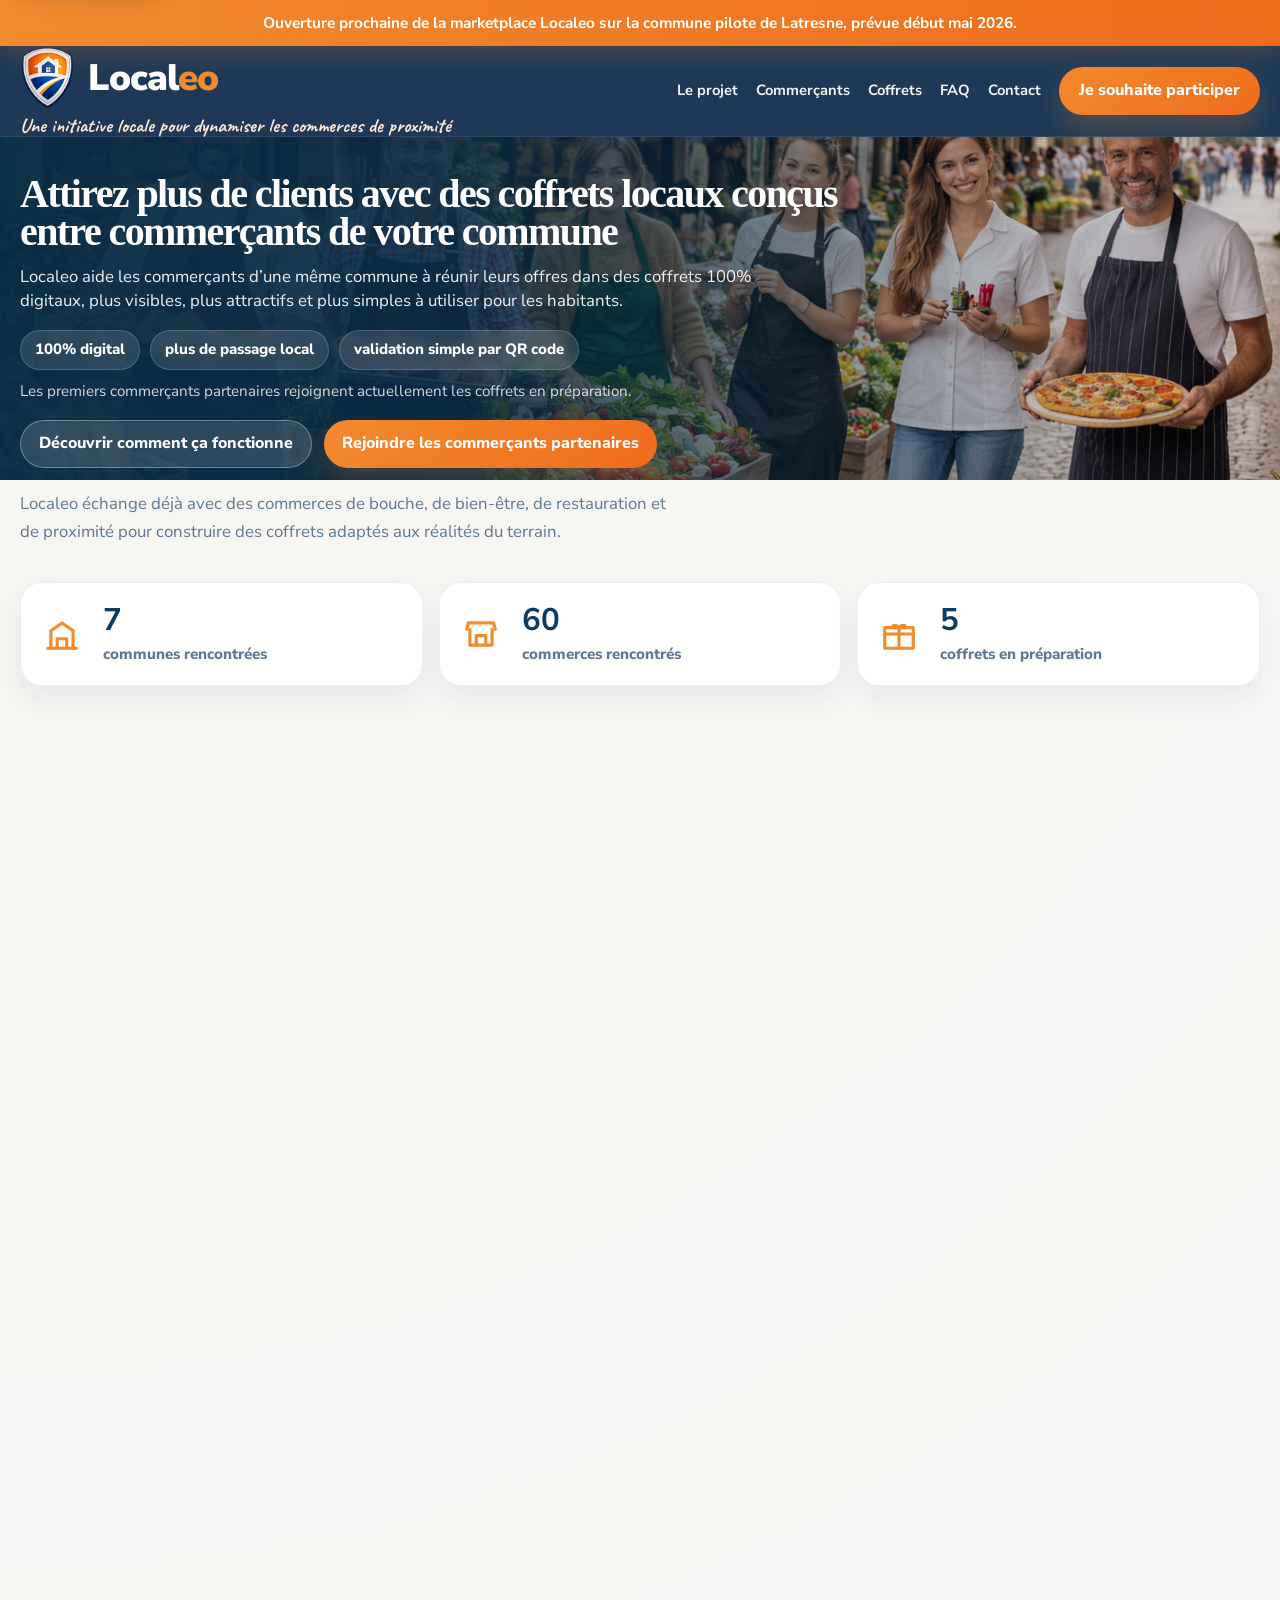
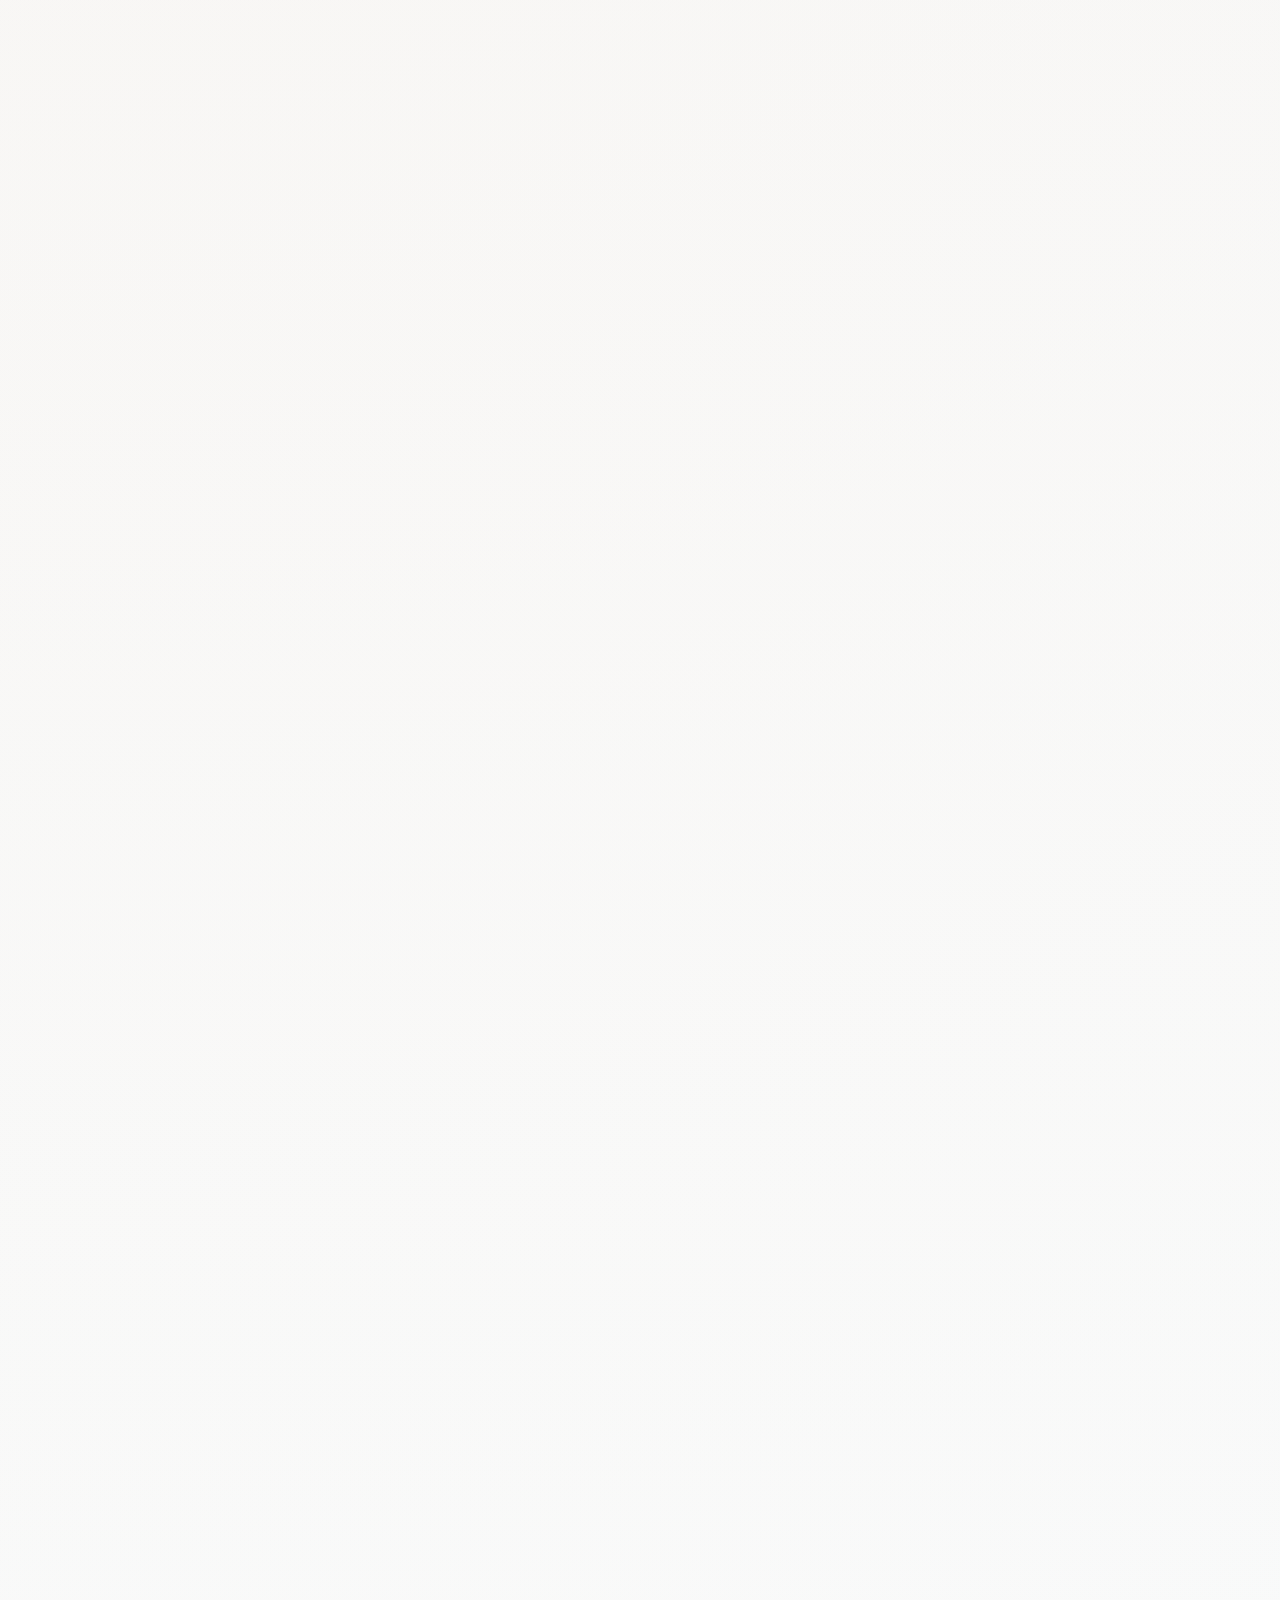
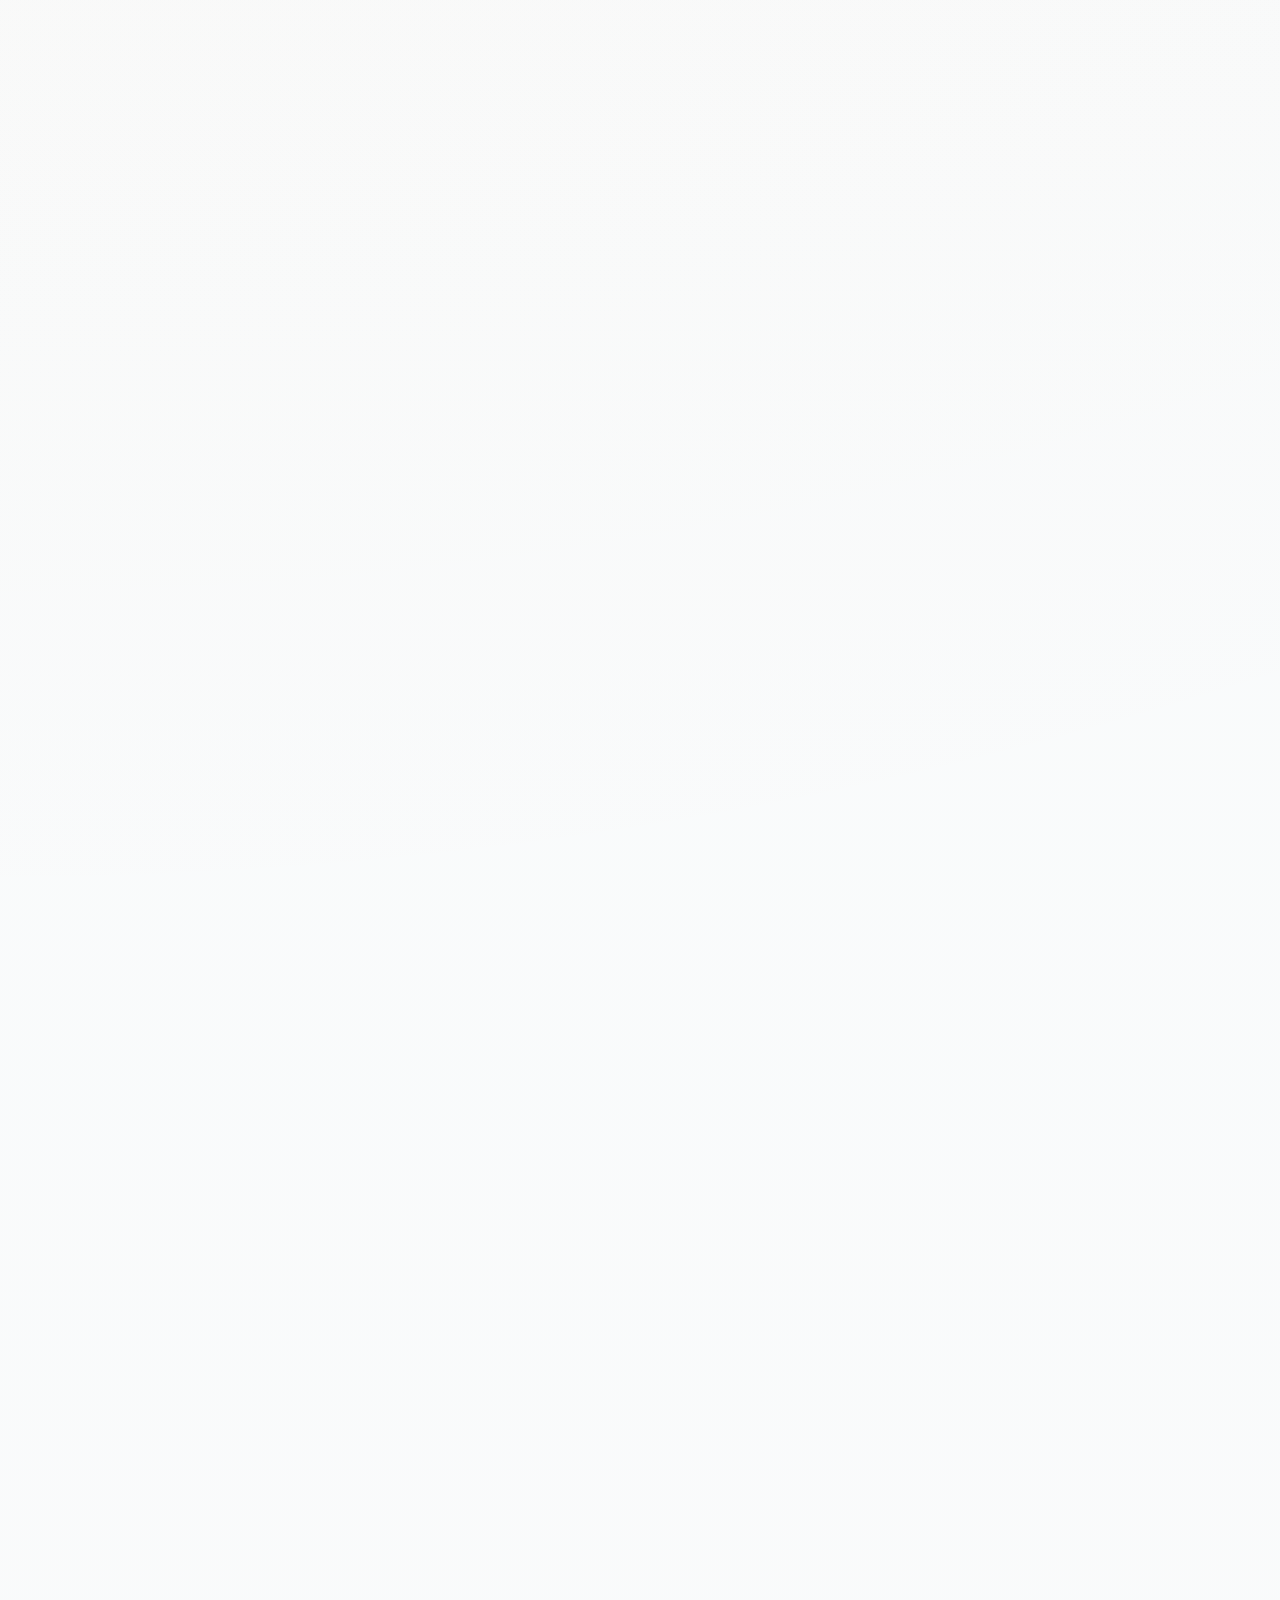
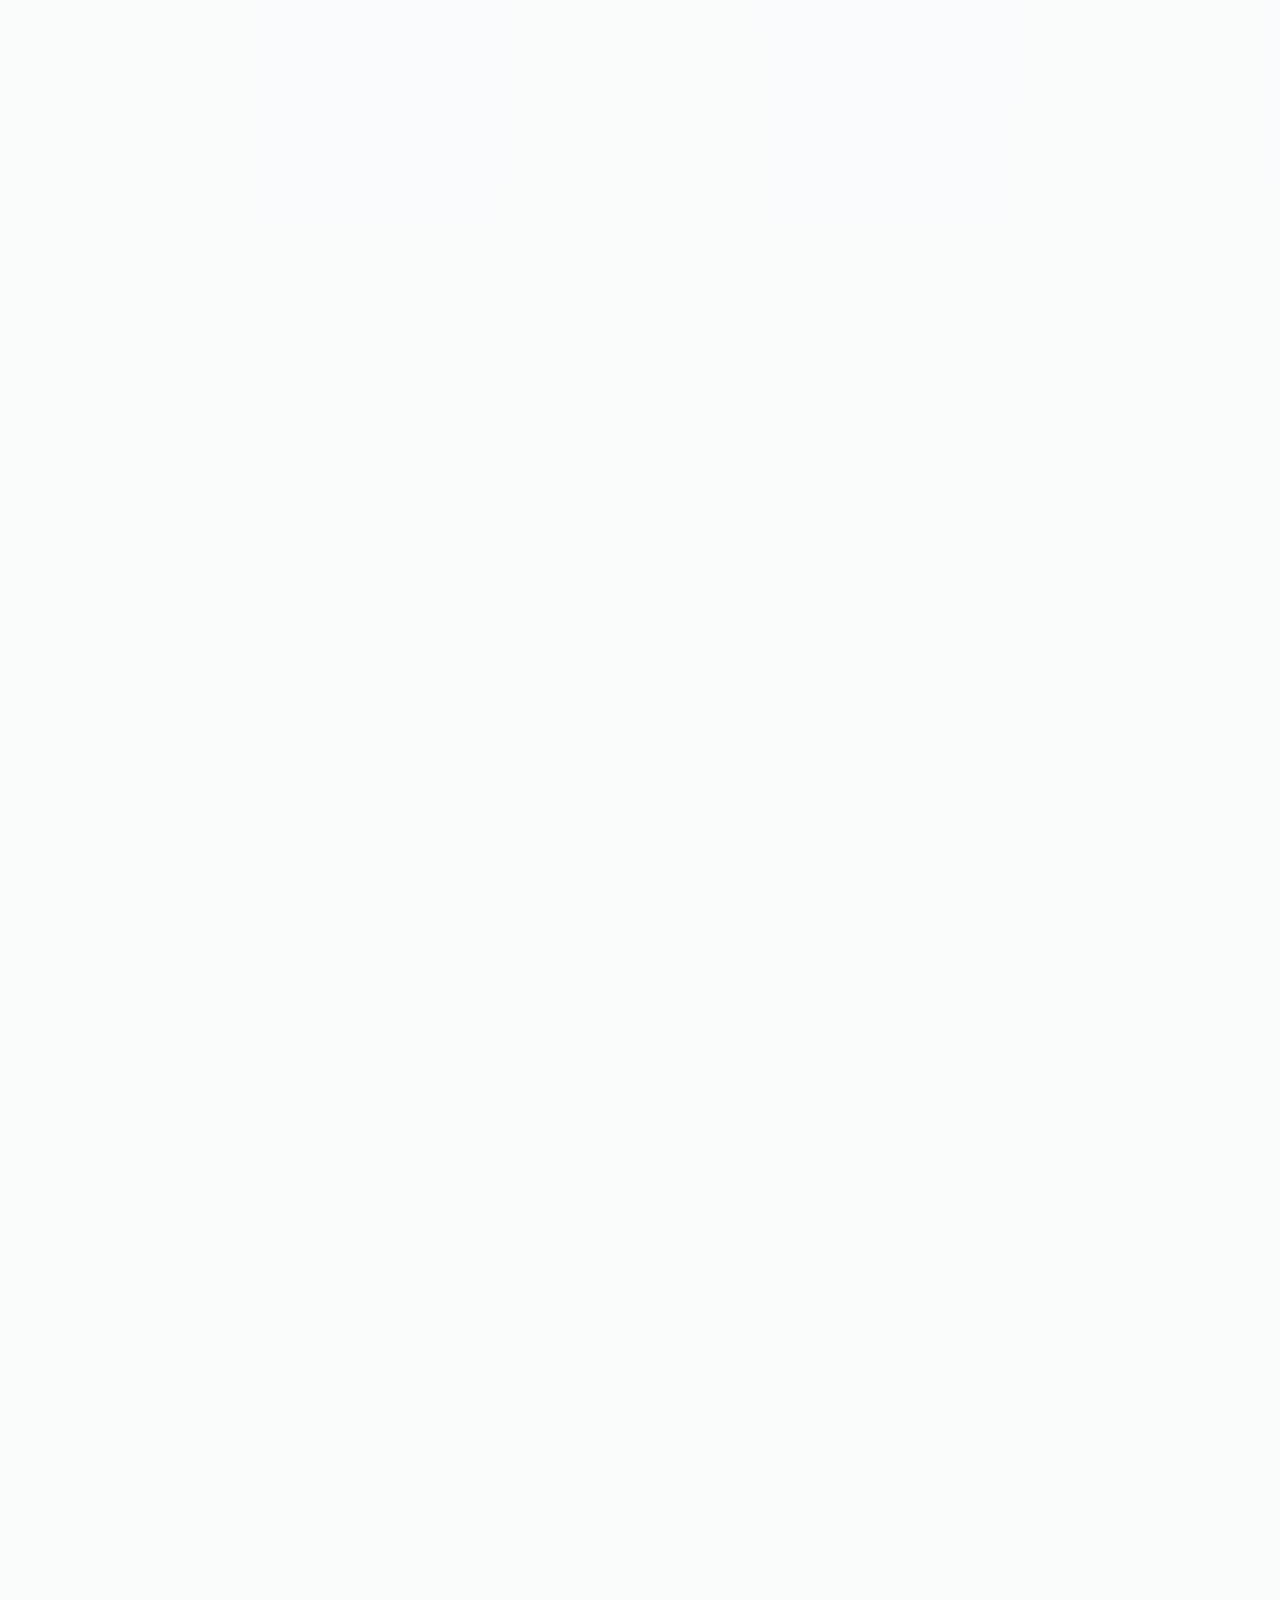
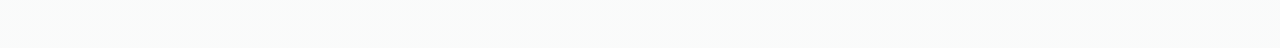
==== index.html @ 1cdb989c "refacto" ====
﻿<!DOCTYPE html>
<html lang="fr">

<head>
  <!-- Google tag (gtag.js) -->
  <script async src="https://www.googletagmanager.com/gtag/js?id=G-S7S7T0P3H5"></script>
  <script>
    window.dataLayer = window.dataLayer || [];
    function gtag(){dataLayer.push(arguments);}
    gtag('js', new Date());
    gtag('config', 'G-S7S7T0P3H5');
  </script>
  <meta charset="UTF-8">
  <meta name="viewport" content="width=device-width, initial-scale=1.0">
  <title>Localeo</title>
  <meta name="description"
    content="Localeo aide les commerçants à attirer plus de clients localement grâce à des coffrets réunissant plusieurs commerces d’une même commune, bientôt disponibles sur une marketplace dédiée.">
  <link rel="preload" as="image" href="img/hero-v27.png" fetchpriority="high">
  <link rel="preconnect" href="https://fonts.googleapis.com">
  <link rel="preconnect" href="https://fonts.gstatic.com" crossorigin>
  <link
    href="https://fonts.googleapis.com/css2?family=Nunito+Sans:wght@400;600;700;800;900&family=Cormorant+Garamond:wght@500;600;700&family=Caveat:wght@600;700&display=swap"
    rel="stylesheet">
  <link rel="stylesheet" href="styles.css">

<link rel="icon" type="image/png" sizes="32x32" href="img/favicon-32.png">
<link rel="icon" type="image/png" sizes="16x16" href="img/favicon-16.png">
<link rel="shortcut icon" href="favicon.ico">

</head>

<body>
  <a class="skip-link" href="#top">Aller au contenu</a>
  <div class="launch-announcement" role="status" aria-label="Annonce d'ouverture">
    <div class="container launch-announcement__inner">
      <strong>Ouverture prochaine de la marketplace Localeo sur la commune pilote de Latresne, prévue début mai 2026.</strong>
    </div>
  </div>
  <header class="site-header">
    <div class="container header-row">
      <div class="brand-wrap">
        <a class="brand brand-lockup" href="#top" aria-label="Localeo">
          <img src="img/logo.png" alt="Symbole Localeo" class="brand-mark" decoding="async" fetchpriority="high">
          <span class="brand-wordmark">Local<span>eo</span></span>
        </a>
        <p class="brand-note">Une initiative locale pour dynamiser les commerces de proximité</p>
      </div>

      <button class="menu-toggle" aria-label="Ouvrir le menu" aria-controls="site-nav" aria-expanded="false">☰</button>

      <nav id="site-nav" class="site-nav">
        <a href="#projet" onclick="gtag('event','click_int_projet');">Le projet</a>
        <a href="#commercants" onclick="gtag('event','click_int_commercants');">Commerçants</a>
        <a href="#packs" onclick="gtag('event','click_int_packs');">Coffrets</a>
        <a href="#faq"onclick="gtag('event','click_int_faq');">FAQ</a>
        <a href="#contact" onclick="gtag('event','click_int_contact');">Contact</a>
      </nav>
      <div class="nav-backdrop" hidden></div>

      <a href="#contact" class="header-cta" onclick="gtag('event','click_int_je_souhaite_participer');">Je souhaite participer</a>
    </div>
  </header>

  <main id="top">

    <section class="hero">
      <div class="hero-visual"></div>
      <div class="hero-fade"></div>
      <div class="container hero-shell">
        <div class="hero-panel">
          <h1>Attirez plus de clients avec des coffrets locaux conçus entre commerçants de votre commune</h1>
          <p class="hero-text hero-text-authentic">
            Localeo aide les commerçants d’une même commune à réunir leurs offres dans des coffrets 100% digitaux, plus visibles, plus attractifs et plus simples à utiliser pour les habitants.</p>
          <div class="hero-highlights" aria-label="Points clés Localeo">
            <span>100% digital</span>
            <span>plus de passage local</span>
            <span>validation simple par QR code</span>
          </div>
          <p class="hero-proof">Les premiers commerçants partenaires rejoignent actuellement les coffrets en préparation.</p>
          <div class="hero-actions">
            <a href="#projet" class="btn btn-secondary" onclick="gtag('event','click_int_decouvrir_fonctionnement');">Découvrir comment ça fonctionne</a>
            <a href="#contact" class="btn btn-primary" onclick="gtag('event','click_int_rejoindre_commercants_partenaires');">Rejoindre les commerçants partenaires</a>
          </div>
        </div>
      </div>
    </section>

    <section class="project-copy">
      <div class="container">
        <div class="project-copy-inner section-heading">
          <p class="project-copy-text">
            Localeo échange déjà avec des commerces de bouche, de bien-être, de restauration et de proximité pour construire des coffrets adaptés aux réalités du terrain.
          </p>
        </div>
      </div>
    </section>

    <section class="stats-strip">
      <div class="container stats-grid">
        <article class="stat-box stat-inline">
          <div class="indicator svg-indicator" aria-hidden="true">
            <svg class="icon-localeo" viewBox="0 0 24 24" aria-hidden="true">
              <path d="M3 21h18"></path>
              <path d="M5 21V10l7-5 7 5v11"></path>
              <path d="M9 21v-6h6v6"></path>
            </svg>
          </div>
          <div class="stat-copy">
            <strong data-target="7">0</strong>
            <span>communes rencontrées</span>
          </div>
        </article>

        <article class="stat-box stat-inline">
          <div class="indicator svg-indicator" aria-hidden="true">
            <svg class="icon-localeo" viewBox="0 0 24 24" aria-hidden="true">
              <path d="M3 9l1-4h16l1 4"></path>
              <path d="M5 9v10h14V9"></path>
              <path d="M9 19v-6h6v6"></path>
            </svg>
          </div>
          <div class="stat-copy">
            <strong data-target="60">0</strong>
            <span>commerces rencontrés</span>
          </div>
        </article>

        <article class="stat-box stat-inline">
          <div class="indicator svg-indicator" aria-hidden="true">
            <svg class="icon-localeo" viewBox="0 0 24 24" aria-hidden="true">
              <rect x="3" y="8" width="18" height="13"></rect>
              <path d="M12 8v13"></path>
              <path d="M3 12h18"></path>
              <path d="M12 8c-1.5-2-4-2-4 0h4z"></path>
              <path d="M12 8c1.5-2 4-2 4 0h-4z"></path>
            </svg>
          </div>
          <div class="stat-copy">
            <strong data-target="5">0</strong>
            <span>coffrets en préparation</span>
          </div>
        </article>
      </div>
    </section>

    <section class="testimonials-section">
      <div class="container">
        <div class="section-heading section-heading--testimonials">
          <h2>Ce que nous entendons sur le terrain</h2>
          <p class="packs-intro">
            Ces échanges valident un besoin simple : proposer une offre locale plus forte à plusieurs, sans complexifier le quotidien du commerce.
          </p>
        </div>
        <div class="testimonials-grid">
          <article class="testimonial-card">
            <p class="testimonial-quote">“C’est une super idée. Le fait de créer un coffret avec d’autres commerçants peut vraiment donner envie aux clients de découvrir plusieurs boutiques.”</p>
            <p class="testimonial-source">Fleuriste</p>
          </article>
          <article class="testimonial-card">
            <p class="testimonial-quote">“C’est une bonne idée. Si le coffret incite les gens à pousser la porte de notre commerce, c’est forcément intéressant.”</p>
            <p class="testimonial-source">Boucherie</p>
          </article>
          <article class="testimonial-card">
            <p class="testimonial-quote">“Ah oui, le coffret peut vraiment aider à faire découvrir nos spécialités et notre savoir-faire à de nouveaux clients.”</p>
            <p class="testimonial-source">Fromager</p>
          </article>
        </div>
      </div>
    </section>



    <section class="packs-section" id="packs">
      <div class="container">
        <div class="section-heading section-heading--packs">
          <h2>Des coffrets locaux pensés pour générer plus de visibilité et de passage</h2>
          <p class="packs-intro">
            Chaque coffret réunit plusieurs commerces complémentaires dans une offre plus lisible, plus attractive et plus simple à relayer localement.
          </p>
        </div>

        <div class="digital-explainer" aria-label="Fonctionnement digital des coffrets">
          <div class="digital-explainer__badge">À retenir</div>
          <div class="digital-explainer__content">
            <h3>Des coffrets 100% digitaux, simples pour le client comme pour le commerçant</h3>
            <p>Localeo permet à plusieurs commerçants d’une même commune de réunir leurs offres dans un coffret commun, plus visible et plus engageant qu’une offre isolée.</p>
            <p>Le fonctionnement est simple : achat en ligne, <strong>QR code unique</strong> sur téléphone, puis validation rapide chez les commerçants participants.</p>
            <p>Les coffrets présentés ici illustrent le format Localeo. Ils sont ensuite adaptés à la réalité commerciale de chaque commune.</p>
          </div>
        </div>

        <div class="key-message key-message--packs" aria-label="Bénéfice commerçant des coffrets Localeo">
          <p class="key-message__eyebrow">Pourquoi ça fonctionne</p>
          <p class="key-message__text">Les coffrets donnent plus de force commerciale à plusieurs offres locales en les réunissant dans une proposition claire, concrète et facile à diffuser.</p>
        </div>

        <div class="packs-grid">
          <article class="pack-card">
            <div class="pack-card__media"><img src="img/packs/pack-bien-etre.webp" alt="Illustration du Coffret Bien-être" loading="lazy" decoding="async"></div>
            <div class="pack-card__body">
              <div class="pack-badge">BIEN-ÊTRE</div>
              <h3>Coffret Bien-être</h3>
              <p class="pack-types">Coiffeur • Esthétique • Massage • Fitness • Coaching • Photographe</p>
              <p class="pack-card__lead">Une offre commune pour valoriser plusieurs professionnels du bien-être dans une même dynamique locale.</p>
              <p class="pack-purpose">Idéal pour attirer un public qualifié et mettre en avant des savoir-faire complémentaires.</p>
            </div>
          </article>

          <article class="pack-card">
            <div class="pack-card__media"><img src="img/packs/pack-gourmand.webp" alt="Illustration du Coffret Gourmand" loading="lazy" decoding="async"></div>
            <div class="pack-card__body">
              <div class="pack-badge">GOURMAND</div>
              <h3>Coffret Gourmand</h3>
              <p class="pack-types">Caviste • Fromager • Boucherie • Primeur • Salons de thé • Torréfacteur • Artisan gourmand</p>
              <p class="pack-card__lead">Une offre gourmande conçue pour créer un parcours d’achat local entre plusieurs commerces partenaires.</p>
              <p class="pack-purpose">Pensé pour stimuler le passage, l’achat local et la découverte de plusieurs adresses.</p>
            </div>
          </article>

          <article class="pack-card">
            <div class="pack-card__media"><img src="img/packs/pack-saveurs-locales.webp" alt="Illustration du Coffret Saveurs Locales" loading="lazy" decoding="async"></div>
            <div class="pack-card__body">
              <div class="pack-badge">SAVEURS LOCALES</div>
              <h3>Coffret Saveurs Locales</h3>
              <p class="pack-types">Restaurant • Pizzeria • Sushi • Bistrot • Bar</p>
              <p class="pack-card__lead">Une offre commune pour mettre en avant plusieurs adresses de restauration et de convivialité.</p>
              <p class="pack-purpose">Utile pour accroître la visibilité locale et faire circuler les habitants entre établissements partenaires.</p>
            </div>
          </article>

          <article class="pack-card">
            <div class="pack-card__media"><img src="img/packs/pack-malin.webp" alt="Illustration du Coffret Malin" loading="lazy" decoding="async"></div>
            <div class="pack-card__body">
              <div class="pack-badge">MALIN</div>
              <h3>Coffret Malin</h3>
              <p class="pack-types">Boulanger • Épicerie • Petite alimentation</p>
              <p class="pack-card__lead">Un coffret du quotidien pour créer des habitudes d’achat dans plusieurs commerces de proximité.</p>
              <p class="pack-purpose">Pensé pour générer un passage régulier, fidéliser localement et mieux activer certains créneaux.</p>
            </div>
          </article>
        </div>
      </div>
    </section>

<div class="container">
  <div class="pack-concrete-example">
    <h3>Exemple concret d’un coffret</h3>
    <p class="pack-concrete-intro">
      Un coffret Localeo peut réunir plusieurs commerces complémentaires d’une même commune autour d’un usage concret, d’une envie ou d’un moment de consommation.
    </p>

    <p class="pack-concrete-intro">
      L’objectif est simple : proposer une offre plus forte à plusieurs et créer du passage dans chaque point de vente participant.
    </p>

    <div class="pack-concrete-grid">
      <div class="pack-concrete-item">
        <strong>🍷 Caviste</strong>
        <span>Dégustation découverte</span>
      </div>
      <div class="pack-concrete-item">
        <strong>🧀 Fromager</strong>
        <span>Sélection artisanale</span>
      </div>
      <div class="pack-concrete-item">
        <strong>🥕 Primeur</strong>
        <span>Panier gourmand</span>
      </div>
      <div class="pack-concrete-item">
        <strong>🍵 Marchand de thé</strong>
        <span>Assortiment découverte</span>
      </div>
    </div>
  </div>
</div>



    <!--
    <section class="pillars">
      <div class="container pillars-grid">
        <article class="pillar-card">
          <div class="pillar-head">
            <span class="pillar-icon svg-pill" aria-hidden="true">
              <svg class="icon-localeo" viewBox="0 0 24 24" aria-hidden="true">
                <path d="M2 12s3.5-6 10-6 10 6 10 6-3.5 6-10 6-10-6-10-6z"></path>
                <circle cx="12" cy="12" r="2.5"></circle>
              </svg>
            </span>
            <h3>Plus de visibilité locale</h3>
          </div>
          <p>Des offres plus lisibles, plus relayables et plus visibles auprès des habitants.</p>
        </article>
        <article class="pillar-card">
          <div class="pillar-head">
            <span class="pillar-icon svg-pill" aria-hidden="true">
              <svg class="icon-localeo" viewBox="0 0 24 24" aria-hidden="true">
                <path d="M8 8h-2a4 4 0 0 0 0 8h2"></path>
                <path d="M16 8h2a4 4 0 0 1 0 8h-2"></path>
                <path d="M8 12h8"></path>
              </svg>
            </span>
            <h3>Des coffrets mutualisés</h3>
          </div>
          <p>Une logique collective qui permet aux commerçants de proposer davantage ensemble.</p>
        </article>
        <article class="pillar-card">
          <div class="pillar-head">
            <span class="pillar-icon svg-pill" aria-hidden="true">
              <svg class="icon-localeo" viewBox="0 0 24 24" aria-hidden="true">
                <circle cx="12" cy="5" r="2"></circle>
                <circle cx="5" cy="19" r="2"></circle>
                <circle cx="19" cy="19" r="2"></circle>
                <path d="M12 7v4"></path>
                <path d="M12 11 6.5 17"></path>
                <path d="M12 11 17.5 17"></path>
              </svg>
            </span>
            <h3>Activation du territoire</h3>
          </div>
          <p>Une dynamique concrète qui relie habitants, commerces de proximité et communes.</p>
        </article>
      </div>
    </section>
    -->
    <section id="commercants" class="merchant-panel">
      <div class="merchant-image"></div>
      <div class="merchant-overlay-bg"></div>
      <div class="container merchant-top">
        <p class="merchant-title">Côté <span>commerçants</span></p>
        <p class="merchant-intro">Localeo réunit plusieurs offres locales dans des coffrets <strong>100% digitaux</strong>, simples à gérer et conçus pour générer plus de visibilité et de passage.</p>

        <div class="merchant-block">
          <h3 class="merchant-block-title">Ce que Localeo peut apporter à votre commerce</h3>
          <div class="merchant-value-grid">
            <article class="merchant-value-card">
              <h3>Plus de clients locaux</h3>
              <p>Attirez de nouveaux clients grâce à une offre plus visible qu’une action isolée.</p>
            </article>
            <article class="merchant-value-card">
              <h3>Plus de passage</h3>
              <p>Créez plus de fréquentation, y compris sur les heures creuses.</p>
            </article>
            <article class="merchant-value-card">
              <h3>Une offre plus forte</h3>
              <p>Associez votre activité à d’autres commerces complémentaires dans un coffret cohérent.</p>
            </article>
            <article class="merchant-value-card">
              <h3>Une gestion simple</h3>
              <p>QR code, validation rapide et aucun support physique à gérer.</p>
            </article>
          </div>
        </div>

        <div class="merchant-block">
          <h3 class="merchant-block-title">Comment fonctionne un coffret Localeo ?</h3>
          <div class="steps linked-steps">
            <article class="step-card active">
              <span class="step-dot"></span>
              <div>
                <h4>Étape 1 — Sélection des commerces</h4>
                <p>Nous identifions les commerces complémentaires pour construire une offre cohérente.</p>
              </div>
            </article>
            <article class="step-card">
              <span class="step-dot"></span>
              <div>
                <h4>Étape 2 — Construction du coffret</h4>
                <p>Nous réunissons plusieurs prestations dans un coffret simple et attractif.</p>
              </div>
            </article>
            <article class="step-card">
              <span class="step-dot"></span>
              <div>
                <h4>Étape 3 — Mise en visibilité</h4>
                <p>Localeo met le coffret en visibilité, puis l’utilisation se fait par QR code chez les commerçants participants.</p>
              </div>
            </article>
          </div>
        </div>

        <div class="merchant-block">
          <h3 class="merchant-block-title">Pourquoi rejoindre Localeo dès aujourd’hui ?</h3>
          <div class="merchant-benefits merchant-benefits--large">
            <span>Intégrer les premiers coffrets de votre commune</span>
            <span>Être visible dès le lancement</span>
            <span>Entrer tôt dans la marketplace Localeo</span>
            <span>Participer à la construction de l’offre</span>
          </div>
        </div>

        <div class="merchant-cta-row">
          <p>Rejoignez les premiers commerçants partenaires.</p>
          <a href="#contact" class="btn btn-primary" onclick="gtag('event','click_int_je_souhaite_participer');">Être recontacté</a>
        </div>
</div>
    </section>

    <section id="faq" class="faq-section">
      <div class="container faq-wrap">
        <h3>FAQ commerçants</h3>
        <p class="faq-intro">Les réponses essentielles avant de rejoindre les premiers coffrets Localeo.</p>

        <details open>
          <summary>Est-ce que Localeo est déjà disponible ?</summary>
          <p>Localeo est en phase de lancement. Nous construisons les premiers coffrets avec des commerçants partenaires et préparons une première version de la marketplace ainsi qu’une application commerçant.</p>
        </details>

        <details>
          <summary>Pourquoi rejoindre maintenant si le projet n’est pas encore lancé ?</summary>
          <p>Parce que les premiers commerçants partenaires participeront aux premiers coffrets de leur commune et feront partie des premiers commerces visibles à l’ouverture de la marketplace Localeo.</p>
        </details>

        <details>
          <summary>Est-ce que participer coûte quelque chose au commerçant ?</summary>
          <p>Non. Rejoindre Localeo est gratuit et sans engagement financier au démarrage.</p>
        </details>

        <details>
          <summary>Combien de commerces participent à un coffret ?</summary>
          <p>Le nombre dépend de la commune, des complémentarités identifiées et de la cohérence de l’offre proposée aux
            habitants.</p>
        </details>

        <details>
          <summary>Puis-je proposer une idée d’offre ?</summary>
          <p>Oui. Les retours commerçants sont justement au cœur de la construction des premières offres locales.</p>
        </details>

        <details>
          <summary>Dois-je m’engager immédiatement ?</summary>
          <p>Non. Il n’y a ni frais d’engagement ni abonnement. L’objectif est d’échanger d’abord sur votre intérêt et sur la place que votre commerce pourrait prendre dans un coffret.</p>
        </details>

        <details>
          <summary>Où peut-on acheter les coffrets ?</summary>
          <p>Les premiers coffrets seront proposés progressivement à mesure que les offres seront finalisées avec les commerçants partenaires des communes concernées.</p>
        </details>

        <details>
          <summary>Le coffret est-il physique ?</summary>
          <p>Non. Les coffrets Localeo sont <strong>100% digitaux</strong>. Aucun support physique, aucune carte et aucun produit n’est expédié au client.</p>
        </details>

        <details>
          <summary>Comment le client utilise-t-il son coffret ?</summary>
          <p>Le client présente un <strong>QRCode unique</strong> chez vous. Vous le scannez et validez la prestation en quelques secondes.</p>
        </details>

        <details>
          <summary>Comment suis-je rémunéré ?</summary>
          <p>Le modèle exact de reversement sera confirmé au moment du lancement commercial. L’objectif est de conserver un fonctionnement simple, lisible et adapté aux commerçants partenaires.</p>
        </details>

        <details>
          <summary>Le coffret a-t-il une durée de validité ?</summary>
          <p>Oui, l'idée est de créer l'envie et de consommer rapidement dans un délai de 3 mois.</p>
        </details>
      </div>
    </section>

    <section id="contact" class="contact-section">
      <div class="container contact-wrap">
        <h3>Rejoindre les premiers commerçants partenaires</h3>
        <div class="qualification-card">
          <p class="qualification-card__eyebrow">Préqualification commerçant</p>
          <p class="qualification-card__title">Vérifiez en 2 minutes si votre commerce peut intégrer un premier coffret Localeo</p>
          <p class="qualification-card__text">Laissez-nous vos coordonnées et quelques informations sur votre commerce. Nous revenons vers vous pour voir comment votre activité peut s’intégrer à l’un des premiers coffrets de votre commune.</p>
          <div class="qualification-points">
            <span>Votre commune</span>
            <span>Votre activité</span>
            <span>Le type d’offre ou de prestation que vous pouvez proposer</span>
            <span>Votre intérêt pour rejoindre un coffret</span>
          </div>
          <p class="qualification-card__note">Sans engagement. Ces informations nous permettent de qualifier rapidement votre demande.</p>
          <p class="qualification-card__note">Après votre demande, nous revenons vers vous avec un premier échange sur votre activité, votre commune et les complémentarités possibles.</p>
        </div>
        <div class="contact-grid">
          <a class="contact-card contact-card--primary" href="https://tally.so/r/5Bk42E" target="_new" rel="noopener noreferrer" onclick="gtag('event','click_ext_demande_recontact');">
            <span class="contact-mark svg-contact" aria-hidden="true">
              <svg class="icon-localeo" viewBox="0 0 24 24" aria-hidden="true">
                <rect x="5" y="3" width="14" height="18" rx="2"></rect>
                <path d="M8 8h8"></path>
                <path d="M8 12h8"></path>
                <path d="M8 16h5"></path>
              </svg>
            </span>
            <div>
              <strong>Être recontacté</strong>
              <span>Le moyen le plus simple pour voir si votre commerce peut rejoindre un premier coffret Localeo.</span>
            </div>
          </a>
          <a class="contact-card" href="mailto:contactlocaleo@gmail.com" onclick="gtag('event','click_ext_contact');">
            <span class="contact-mark svg-contact" aria-hidden="true">
              <svg class="icon-localeo" viewBox="0 0 24 24" aria-hidden="true">
                <circle cx="12" cy="8" r="3"></circle>
                <path d="M5 20c1.5-3 4-4.5 7-4.5s5.5 1.5 7 4.5"></path>
              </svg>
            </span>
            <div>
              <strong>Prendre contact</strong>
              <div class="contact-details">
                <div class="contact-line">
                  <svg class="icon-localeo" viewBox="0 0 24 24" aria-hidden="true">
                    <rect x="3" y="5" width="18" height="14" rx="2"></rect>
                    <path d="M3 7l9 6 9-6"></path>
                  </svg>
                  <span>contactlocaleo@gmail.com</span>
                </div>
                <div class="contact-line">
                  <svg class="icon-localeo" viewBox="0 0 24 24" aria-hidden="true">
                    <path
                      d="M22 16.9v3a2 2 0 0 1-2.2 2 19.8 19.8 0 0 1-8.6-3.1 19.5 19.5 0 0 1-6-6A19.8 19.8 0 0 1 2.1 4.2 2 2 0 0 1 4.1 2h3a2 2 0 0 1 2 1.7c.1.9.4 1.8.7 2.6a2 2 0 0 1-.5 2L8.2 9.3a16 16 0 0 0 6.5 6.5l1-1.1a2 2 0 0 1 2-.5c.8.3 1.7.6 2.6.7A2 2 0 0 1 22 16.9z">
                    </path>
                  </svg>
                  <span>07 80 37 67 51</span>
                </div>
              </div>
            </div>
          </a>
          <a class="contact-card" href="https://www.facebook.com/profile.php?id=61586409877177&locale=fr_FR" target="_new" rel="noopener noreferrer" onclick="gtag('event','click_ext_facebook');">
            <span class="contact-mark svg-contact" aria-hidden="true">
              <svg class="icon-localeo" viewBox="0 0 24 24" aria-hidden="true">
                <path d="M14 8h3"></path>
                <path d="M15 4h-1a4 4 0 0 0-4 4v3H7v4h3v5"></path>
              </svg>
            </span>
            <div>
              <strong>Suivre le projet</strong>
              <span>Voir les avancées du lancement sur Facebook</span>
            </div>
          </a>
          <a class="contact-card" href="https://tally.so/r/Zj6NMy" target="_new" rel="noopener noreferrer" onclick="gtag('event','click_ext_proposition_offre');">
            <span class="contact-mark svg-contact" aria-hidden="true">
              <svg class="icon-localeo" viewBox="0 0 24 24" aria-hidden="true">
                <rect x="3" y="8" width="18" height="13"></rect>
                <path d="M12 8v13"></path>
                <path d="M3 12h18"></path>
                <path d="M12 8c-1.5-2-4-2-4 0h4z"></path>
                <path d="M12 8c1.5-2 4-2 4 0h-4z"></path>
              </svg>
            </span>
            <div>
              <strong>Proposer une offre</strong>
              <span>Contribuer à la construction des premiers coffrets de votre commune</span>
            </div>
          </a>
        </div>
      </div>
    </section>
  </main>
  <script src="script.js" defer></script>
  <footer class="site-footer">
    <div class="container footer-wrap">
      <p class="footer-quote">
        Chez Localeo, la proximité n'est pas qu'un discours.<br>
      </p>
      <p class="footer-signature">
        Localeo · 2026
      </p>
    </div>
  </footer>

</body>

</html>
---- styles.css ----
:root {
  --blue-950: #082840;
  --blue-900: #0b3d63;
  --blue-880: #0d456d;
  --blue-100: #eff5fa;
  --text: #123b5d;
  --muted: #5f7891;
  --bg: #f4f8fc;
  --surface: #ffffff;
  --line: rgba(11, 61, 99, .10);
  --accent: #f28a2e;
  --accent-soft: #fff1e4;
  --success: #28a85f;
  --shadow: 0 16px 36px rgba(11, 61, 99, .10);
  --container: 1160px;
}

* {
  box-sizing: border-box
}

html {
  scroll-behavior: smooth
}

body {
  margin: 0;
  background: var(--bg);
  color: var(--text);
  font-family: "Nunito Sans", sans-serif;
  line-height: 1.45
}

.skip-link {
  position: fixed;
  top: 12px;
  left: 12px;
  z-index: 4000;
  padding: 10px 14px;
  border-radius: 999px;
  background: #fff;
  color: var(--blue-900);
  font-weight: 800;
  box-shadow: 0 10px 24px rgba(8, 29, 46, .18);
  transform: translateY(-160%);
  transition: transform .2s ease;
}

.skip-link:focus {
  transform: translateY(0);
}

.launch-announcement {
  position: relative;
  z-index: 1300;
  background: linear-gradient(90deg, #f28a2e 0%, #ef6c1d 100%);
  color: #fff;
  box-shadow: 0 10px 24px rgba(242, 138, 46, .18);
}

.launch-announcement__inner {
  display: flex;
  align-items: center;
  justify-content: center;
  gap: 12px;
  min-height: 46px;
  text-align: center;
  font-size: .96rem;
  font-weight: 800;
}

.launch-announcement__inner strong {
  white-space: nowrap;
}

img {
  display: block;
  max-width: 100%
}

a {
  text-decoration: none;
  color: inherit
}

.container {
  width: min(calc(100% - 56px), var(--container));
  margin: 0 auto
}

.site-header {
  position: sticky;
  top: 0;
  z-index: 50;
  background: rgba(11, 61, 99, .93);
  backdrop-filter: blur(10px);
  border-bottom: 1px solid rgba(255, 255, 255, .08)
}

.header-row {
  min-height: 82px;
  display: flex;
  align-items: center;
  gap: 24px
}

.brand-wrap {
  display: flex;
  flex-direction: column;
  gap: 2px
}

.brand img {
  /*height: 40px*/
}

.brand-note {
  margin: 0;
  color: #ffd8b5;
  font-family: "Caveat", cursive;
  font-size: 1.25rem;
  font-weight: 700;
  line-height: 1
}

.site-nav {
  margin-left: auto;
  display: flex;
  align-items: center;
  gap: 26px
}

.site-nav a {
  color: #fff;
  font-size: .96rem;
  font-weight: 700;
  opacity: .94
}

.header-cta,
.btn {
  display: inline-flex;
  align-items: center;
  justify-content: center;
  min-height: 48px;
  padding: 0 20px;
  border-radius: 999px;
  font-weight: 800;
  transition: transform .2s ease, box-shadow .2s ease, background .2s ease
}

.header-cta,
.btn-primary {
  color: #fff;
  background: linear-gradient(135deg, var(--accent), #ef6c1d);
  box-shadow: 0 14px 28px rgba(242, 138, 46, .24)
}

.btn-secondary {
  color: #fff;
  background: rgba(255, 255, 255, .14);
  border: 1.5px solid rgba(255, 255, 255, .30)
}

.btn:hover,
.header-cta:hover {
  transform: translateY(-2px)
}

.menu-toggle {
  display: none;
  margin-left: auto;
  width: 44px;
  height: 44px;
  border: 1px solid rgba(255, 255, 255, .18);
  border-radius: 14px;
  background: transparent;
  cursor: pointer
}

.menu-toggle span {
  display: block;
  width: 18px;
  height: 2px;
  margin: 4px auto;
  background: #fff;
  border-radius: 999px
}

.hero {
  position: relative;
  min-height: 540px;
  overflow: hidden;
  background: var(--blue-900)
}

.hero-visual,
.hero-fade,
.merchant-image,
.merchant-overlay-bg {
  position: absolute;
  inset: 0
}

.hero-visual {
  background: url("img/hero-v27.png") center/cover no-repeat;
  filter: brightness(.78) contrast(1.05)
}

.hero-fade {
  background:
    linear-gradient(90deg, rgba(8, 40, 64, 1) 0%, rgba(11, 61, 99, .99) 28%, rgba(11, 61, 99, .91) 47%, rgba(11, 61, 99, .56) 63%, rgba(11, 61, 99, .18) 78%, rgba(11, 61, 99, 0) 100%),
    linear-gradient(180deg, rgba(11, 61, 99, .08) 0%, rgba(11, 61, 99, .22) 100%)
}

.hero-shell {
  position: relative;
  z-index: 1;
  min-height: 540px;
  display: flex;
  align-items: center;
  padding: 20px 0 72px;
}

.hero-panel {
  width: 980px;
  max-width: 100%;
  padding-top: 10px;
  color: #fff
}

.hero-panel h1 {
  margin: 0;
  font-size: clamp(2.6rem, 4vw, 4.15rem);
  line-height: 1;
  text-align: left;
  font-weight: 900;
  white-space: normal;
  overflow-wrap: normal;
  word-break: normal;
}

.hero-text {
  margin: 18px 0 0;
  max-width: 560px;
  font-size: 1.12rem;
  color: rgba(255, 255, 255, .92)
}

.hero-actions {
  display: flex;
  flex-wrap: nowrap;
  gap: 12px;
  margin-top: 28px
}

.hero-actions .btn {
  white-space: nowrap;
  padding: 0 18px
}

.intro-wrap {
  position: relative;
  z-index: 2;
  margin-top: -10px
}

.intro-card {
  background: var(--surface);
  border-radius: 24px;
  box-shadow: var(--shadow);
  padding: 26px 34px;
  text-align: center
}

.intro-accent {
  margin: 0;
  font-size: clamp(1.5rem, 2.6vw, 2.15rem);
  line-height: 1.22;
  font-weight: 700;
  letter-spacing: -0.02em;
  color: var(--blue-900)
}

.intro-accent::first-line {
  font-weight: 800
}

.stats-strip {
  padding: 22px 0 16px
}

.stats-grid {
  display: grid;
  grid-template-columns: repeat(4, minmax(0, 1fr));
  gap: 18px
}

.stat-box {
  background: #fff;
  border: 1px solid var(--line);
  border-radius: 22px;
  box-shadow: var(--shadow)
}

.stat-inline {
  display: grid;
  grid-template-columns: 48px 1fr;
  gap: 14px;
  align-items: center;
  padding: 16px 18px
}

.indicator {
  width: 42px;
  height: 42px;
  position: relative
}

.stat-copy {
  display: flex;
  flex-direction: column;
  align-items: flex-start
}

.stat-inline strong {
  display: block;
  font-size: 1.8rem;
  line-height: 1;
  color: var(--blue-900);
  margin: 0
}

.stat-inline span:last-child {
  display: block;
  margin-top: 4px;
  text-align: left;
  color: var(--muted);
  font-weight: 800;
  font-size: .95rem
}

/* Icons */
.icon-eye::before {
  content: "";
  position: absolute;
  inset: 10px 4px;
  border: 2.5px solid var(--accent);
  border-radius: 50%/65%
}

.icon-eye::after {
  content: "";
  position: absolute;
  width: 8px;
  height: 8px;
  background: var(--accent);
  border-radius: 50%;
  top: 17px;
  left: 17px
}

.icon-shop::before {
  content: "";
  position: absolute;
  bottom: 6px;
  left: 7px;
  width: 28px;
  height: 18px;
  border: 2.5px solid var(--accent);
  border-top: none
}

.icon-shop::after {
  content: "";
  position: absolute;
  top: 6px;
  left: 7px;
  width: 28px;
  height: 12px;
  border: 2.5px solid var(--accent);
  border-bottom: none
}

.icon-pack::before {
  content: "";
  position: absolute;
  bottom: 8px;
  left: 9px;
  width: 24px;
  height: 16px;
  border: 2.5px solid var(--accent)
}

.icon-pack::after {
  content: "";
  position: absolute;
  top: 6px;
  left: 9px;
  width: 24px;
  height: 8px;
  border: 2.5px solid var(--accent);
  border-bottom: none
}

.icon-town::before {
  content: "";
  position: absolute;
  left: 9px;
  bottom: 8px;
  width: 24px;
  height: 16px;
  border: 2.5px solid var(--accent)
}

.icon-town::after {
  content: "";
  position: absolute;
  left: 16px;
  top: 6px;
  width: 10px;
  height: 10px;
  border: 2.5px solid var(--accent)
}

.project-copy {
  padding: 4px 0 24px
}

.project-copy-inner {
  display: flex;
  justify-content: center
}

.project-copy-text {
  max-width: 860px;
  text-align: center;
  font-size: 1.05rem;
  color: var(--muted);
  margin: 0
}

.terrain {
  padding: 28px 0 40px
}

.section-heading {
  text-align: center;
  margin-bottom: 24px
}

.section-heading h2 {
  margin: 0;
  font-size: clamp(2rem, 3.7vw, 2.9rem);
  line-height: 1.04
}

.city-grid {
  display: grid;
  grid-template-columns: repeat(4, 1fr);
  gap: 22px
}

.city-card {
  background: #fff;
  border: 1px solid var(--line);
  border-radius: 22px;
  overflow: hidden;
  box-shadow: var(--shadow);
  transition: transform .22s ease, box-shadow .22s ease
}

.city-card:hover {
  transform: translateY(-5px);
  box-shadow: 0 22px 42px rgba(11, 61, 99, .14)
}

.city-image {
  aspect-ratio: 4/3;
  overflow: hidden;
  position: relative
}

.city-image img {
  width: 100%;
  height: 100%;
  object-fit: cover;
  filter: saturate(.95) contrast(1.02)
}

.city-content {
  padding: 14px 16px 18px
}

.city-content h3 {
  margin: 0;
  font-size: 1.14rem;
  line-height: 1.15
}

.city-status {
  margin: 8px 0 0;
  font-size: .94rem;
  font-weight: 800
}

.city-status.active {
  color: var(--success)
}

.city-metrics {
  display: flex;
  flex-wrap: wrap;
  gap: 8px;
  margin-top: 14px
}

.city-metrics span {
  display: inline-flex;
  align-items: center;
  min-height: 32px;
  padding: 0 10px;
  border-radius: 999px;
  background: #eef4f9;
  color: var(--blue-880);
  font-size: .8rem;
  font-weight: 800
}

.city-lists {
  margin-top: 34px;
  display: grid;
  grid-template-columns: 1fr 1fr;
  gap: 28px
}

.city-list {
  background: #fff;
  border: 1px solid var(--line);
  border-radius: 20px;
  padding: 18px 20px;
  box-shadow: var(--shadow)
}

.city-list h4 {
  margin: 0 0 10px;
  font-size: 1rem;
  font-weight: 800;
  color: var(--blue-900)
}

.city-list ul {
  margin: 0;
  padding-left: 18px;
  color: var(--muted);
  line-height: 1.8
}

.pillars {
  padding: 10px 0 44px
}

.pillars-grid {
  display: grid;
  grid-template-columns: repeat(3, 1fr);
  gap: 20px
}

.pillar-card {
  background: #fff;
  border: 1px solid var(--line);
  border-radius: 24px;
  padding: 24px;
  box-shadow: var(--shadow)
}

.pillar-icon {
  display: inline-flex;
  align-items: center;
  justify-content: center;
  width: 42px;
  height: 42px;
  border-radius: 50%;
  background: var(--blue-100);
  color: var(--accent);
  font-weight: 900;
  font-size: 1.15rem
}

.pillar-card h3 {
  margin: 14px 0 8px;
  font-size: 1.2rem
}

.pillar-card p {
  margin: 0;
  color: var(--muted)
}

.merchant-panel {
  position: relative;
  overflow: hidden;
  padding: 78px 0 64px;
  color: #fff
}

.merchant-image {
  background: url("img/footer-v27.png") center/cover no-repeat;
  filter: brightness(.82)
}

.merchant-overlay-bg {
  background:
    linear-gradient(90deg, rgba(8, 40, 64, .98) 0%, rgba(11, 61, 99, .95) 34%, rgba(11, 61, 99, .82) 56%, rgba(11, 61, 99, .38) 82%, rgba(11, 61, 99, .14) 100%),
    linear-gradient(180deg, rgba(11, 61, 99, .08) 0%, rgba(11, 61, 99, .24) 100%)
}

.merchant-top {
  position: relative;
  z-index: 1
}

.merchant-title {
  margin: 0;
  font-size: 2.7rem;
  font-weight: 900;
  line-height: 1
}

.merchant-title span {
  color: var(--accent)
}

.merchant-intro {
  max-width: 620px;
  margin: 16px 0 0;
  color: rgba(255, 255, 255, .86)
}

.merchant-benefits {
  display: flex;
  flex-wrap: wrap;
  gap: 12px;
  margin: 24px 0 24px
}

.merchant-benefits span {
  display: inline-flex;
  align-items: center;
  min-height: 42px;
  padding: 0 16px;
  border-radius: 14px;
  background: rgba(255, 255, 255, .08);
  border: 1px solid rgba(255, 255, 255, .12);
  font-weight: 800
}

.steps {
  display: grid;
  gap: 12px;
  max-width: 860px
}

.step-card {
  display: grid;
  grid-template-columns: 20px 1fr;
  gap: 14px;
  align-items: start;
  padding: 16px 18px;
  border-radius: 18px;
  background: rgba(255, 255, 255, .10);
  border: 1px solid rgba(255, 255, 255, .12);
  backdrop-filter: blur(6px);
  transform: translateX(0);
  transition: transform .25s ease, background .25s ease
}

.step-card:hover,
.step-card.active {
  transform: translateX(6px);
  background: rgba(255, 255, 255, .15)
}

.step-dot {
  width: 12px;
  height: 12px;
  border-radius: 50%;
  background: var(--accent);
  margin-top: 8px;
  box-shadow: 0 0 0 6px rgba(242, 138, 46, .18)
}

.step-card h4 {
  margin: 0 0 6px;
  font-size: 1.08rem
}

.step-card p {
  margin: 0;
  color: rgba(255, 255, 255, .86)
}

.merchant-cta-row {
  display: flex;
  align-items: center;
  justify-content: space-between;
  gap: 16px;
  margin-top: 24px;
  max-width: 860px
}

.merchant-cta-row p {
  margin: 0;
  font-size: 1.1rem;
  font-weight: 800
}

.faq-section {
  padding: 54px 0;
  background: var(--bg)
}

.faq-wrap {
  max-width: 860px;
  margin-left: auto;
  margin-right: auto
}

.faq-intro {
  margin: 0 0 18px;
  color: var(--muted);
}

.faq-wrap h3 {
  margin: 0 0 18px;
  font-size: 2rem;
  color: var(--blue-900);
  text-align: left
}

.faq-wrap details {
  background: #fff;
  border-radius: 18px;
  color: var(--text);
  padding: 0 20px;
  box-shadow: var(--shadow)
}

.faq-wrap details+details {
  margin-top: 12px
}

.faq-wrap summary {
  list-style: none;
  cursor: pointer;
  padding: 18px 0;
  font-size: 1.02rem;
  font-weight: 800;
  position: relative;
  padding-right: 28px;
  text-align: left
}

.faq-wrap summary::after {
  content: "+";
  position: absolute;
  right: 0;
  top: 18px;
  color: var(--accent);
  font-size: 1.2rem
}

.faq-wrap details[open] summary::after {
  content: "–"
}

.faq-wrap summary::-webkit-details-marker {
  display: none
}

.faq-wrap p {
  margin: 0;
  padding: 0 0 18px;
  color: var(--muted);
  text-align: left
}

.contact-section {
  padding: 46px 0 60px
}

.contact-wrap {
  max-width: 1160px
}

.contact-wrap h3 {
  margin: 0 0 18px;
  font-size: 2rem;
  color: var(--blue-900);
  text-align: left
}

.contact-grid {
  display: grid;
  grid-template-columns: repeat(4, 1fr);
  gap: 14px
}

.contact-card {
  background: #fff;
  border: 1px solid var(--line);
  border-radius: 18px;
  padding: 14px 16px;
  box-shadow: var(--shadow);
  display: grid;
  grid-template-columns: 42px 1fr;
  gap: 10px;
  align-items: center
}

.contact-mark {
  position: relative;
  display: inline-flex;
  align-items: center;
  justify-content: center;
  width: 42px;
  height: 42px;
  border-radius: 14px;
  background: linear-gradient(180deg, #fff2e6, #ffe6cf);
  color: var(--accent);
  font-size: 1rem;
  font-weight: 900
}

.contact-person::before {
  content: "";
  position: absolute;
  width: 12px;
  height: 12px;
  border: 2.2px solid var(--accent);
  border-radius: 50%;
  top: 7px
}

.contact-person::after {
  content: "";
  position: absolute;
  width: 18px;
  height: 10px;
  border: 2.2px solid var(--accent);
  border-top-left-radius: 12px;
  border-top-right-radius: 12px;
  border-bottom: none;
  bottom: 8px
}

.contact-facebook::before {
  content: "f";
  font-family: Arial, sans-serif;
  font-size: 1.55rem;
  font-weight: 800;
  line-height: 1;
  color: var(--accent);
  transform: translateY(1px)
}

.contact-form::before {
  content: "";
  position: absolute;
  width: 18px;
  height: 22px;
  border: 2.2px solid var(--accent);
  border-radius: 4px
}

.contact-form::after {
  content: "";
  position: absolute;
  width: 10px;
  height: 2px;
  background: var(--accent);
  box-shadow: 0 6px 0 var(--accent), 0 -6px 0 var(--accent)
}

.contact-pack::before {
  content: "";
  position: absolute;
  bottom: 9px;
  width: 18px;
  height: 13px;
  border: 2.2px solid var(--accent)
}

.contact-pack::after {
  content: "";
  position: absolute;
  top: 8px;
  width: 18px;
  height: 7px;
  border: 2.2px solid var(--accent);
  border-bottom: none
}

.contact-card strong {
  display: block;
  font-size: .98rem
}

.contact-card div span {
  display: block;
  color: var(--muted);
  font-size: .88rem
}

@media (max-width:1100px) {
  .stats-grid {
    grid-template-columns: 1fr 1fr
  }

  .city-grid {
    grid-template-columns: repeat(2, 1fr)
  }

  .pillars-grid,
  .contact-grid,
  .city-lists {
    grid-template-columns: 1fr 1fr
  }
}

@media (max-width:640px) {
  .container {
    width: min(calc(100% - 28px), var(--container))
  }

  .hero-fade {
    background: linear-gradient(180deg, rgba(8, 40, 64, .96) 0%, rgba(11, 61, 99, .88) 56%, rgba(11, 61, 99, .38) 100%)
  }

  .hero-panel,
  .hero-panel h1 {
    width: 100%;
    max-width: 100%;
    white-space: normal
  }

  .hero-actions {
    flex-direction: column;
    flex-wrap: wrap
  }

  .btn,
  .header-cta {
    width: 100%
  }

  .stats-grid,
  .city-grid,
  .pillars-grid,
  .contact-grid,
  .city-lists {
    grid-template-columns: 1fr
  }

  .intro-card {
    padding: 24px 20px
  }

  .intro-accent {
    font-size: 1.32rem;
    line-height: 1.28
  }

  .brand-note {
    font-size: 1.05rem
  }
}

.brand-lockup {
  display: flex;
  align-items: center;
  gap: 12px;
}

.brand-mark {
  width: 46px;
  height: 54px;
  display: block;
}

.brand-wordmark {
  font-size: 2rem;
  font-weight: 900;
  line-height: 1;
  color: #ffffff;
  letter-spacing: -0.03em;
}

.brand-wordmark span {
  color: var(--accent);
}

@media (max-width:640px) {
  .brand-mark {
    width: 38px;
    height: 46px
  }

  .brand-wordmark {
    font-size: 1.55rem
  }
}

/* Replace top indicators layout with 3 cards */
.stats-grid {
  grid-template-columns: repeat(3, minmax(0, 1fr));
}

@media (max-width:1100px) {
  .stats-grid {
    grid-template-columns: 1fr 1fr;
  }
}

@media (max-width:640px) {
  .stats-grid {
    grid-template-columns: 1fr;
  }
}

/* FAQ aligned with merchant/content left edge */
.faq-wrap {
  max-width: 860px;
  margin-left: 0;
  margin-right: auto;
}

@media (max-width:860px) {
  .faq-wrap {
    max-width: 100%;
    margin-left: 0;
  }
}

/* More authentic city cards */
.city-card {
  border-radius: 20px;
  box-shadow: 0 14px 28px rgba(11, 61, 99, .08);
}

.city-image {
  position: relative;
}

.city-image::after {
  content: "";
  position: absolute;
  inset: auto 0 0 0;
  height: 34%;
  background: linear-gradient(180deg, rgba(0, 0, 0, 0) 0%, rgba(11, 61, 99, .18) 100%);
  pointer-events: none;
}

.city-content h3 {
  font-size: 1.08rem;
  letter-spacing: -0.01em;
}

.city-status {
  font-size: .88rem;
}

.city-list {
  background: #fffdfa;
}

/* New icons */
.icon-town::before {
  content: "";
  position: absolute;
  left: 6px;
  bottom: 8px;
  width: 30px;
  height: 16px;
  border: 2.5px solid var(--accent);
  border-top: none;
  box-shadow: 10px -6px 0 -2px var(--bg);
}

.icon-town::after {
  content: "";
  position: absolute;
  left: 11px;
  top: 8px;
  width: 8px;
  height: 8px;
  background: var(--accent);
  box-shadow: 10px 2px 0 var(--accent), 20px -1px 0 var(--accent), 20px 7px 0 var(--accent);
}

.icon-merchant::before {
  content: "";
  position: absolute;
  left: 7px;
  bottom: 7px;
  width: 28px;
  height: 18px;
  border: 2.5px solid var(--accent);
  border-top: none;
}

.icon-merchant::after {
  content: "";
  position: absolute;
  left: 6px;
  top: 7px;
  width: 30px;
  height: 9px;
  border: 2.5px solid var(--accent);
  border-bottom: none;
  box-shadow: 0 6px 0 -4px var(--accent), 9px 6px 0 -4px var(--accent), 18px 6px 0 -4px var(--accent);
}


/* V18: clearer indicators */
.icon-town::before {
  content: "";
  position: absolute;
  left: 5px;
  bottom: 8px;
  width: 32px;
  height: 16px;
  border: 2.5px solid var(--accent);
  border-top: none;
}

.icon-town::after {
  content: "";
  position: absolute;
  left: 8px;
  top: 7px;
  width: 6px;
  height: 6px;
  background: var(--accent);
  box-shadow:
    9px 0 0 var(--accent),
    18px 0 0 var(--accent),
    0 10px 0 var(--accent),
    9px 10px 0 var(--accent),
    18px 10px 0 var(--accent);
}

.icon-merchant::before {
  content: "";
  position: absolute;
  left: 8px;
  top: 7px;
  width: 26px;
  height: 9px;
  border: 2.5px solid var(--accent);
  border-bottom: none;
  border-top-left-radius: 3px;
  border-top-right-radius: 3px;
}

.icon-merchant::after {
  content: "";
  position: absolute;
  left: 9px;
  bottom: 7px;
  width: 24px;
  height: 17px;
  border: 2.5px solid var(--accent);
  border-top: none;
  box-shadow: inset 0 0 0 999px transparent;
}

/* FAQ vertical alignment with merchant block */
.faq-section {
  padding-top: 34px;
}

.faq-wrap {
  max-width: 860px;
  margin-left: 0;
  margin-right: auto;
}

/* Less blocky city lists */
.cards-view {
  display: grid;
  grid-template-columns: 1fr 1fr;
  gap: 22px;
  margin-top: 30px;
}

.city-list-card {
  background: #fff;
  border: 1px solid var(--line);
  border-radius: 20px;
  box-shadow: var(--shadow);
  padding: 18px 20px;
}

.city-list-card h4 {
  margin: 0 0 14px;
  font-size: 1rem;
  font-weight: 800;
  color: var(--blue-900);
}

.city-chip-list {
  display: flex;
  flex-wrap: wrap;
  gap: 10px;
}

.city-chip {
  display: inline-flex;
  align-items: center;
  min-height: 34px;
  padding: 0 12px;
  border-radius: 999px;
  background: #f6f9fc;
  border: 1px solid rgba(11, 61, 99, .08);
  color: var(--blue-880);
  font-size: .9rem;
  font-weight: 700;
}

.city-chip::before {
  content: "";
  width: 8px;
  height: 8px;
  border-radius: 50%;
  background: var(--accent);
  margin-right: 8px;
  flex: 0 0 auto;
}

@media (max-width:1100px) {
  .cards-view {
    grid-template-columns: 1fr;
  }
}



/* ===== Center FAQ ===== */
.faq-wrap {
  max-width: 860px;
  margin-left: auto;
  margin-right: auto;
  text-align: left;
}


/* ===== V20 header emphasis ===== */
.header-row {
  min-height: 92px;
}

.brand-wrap {
  gap: 6px;
}

.brand-lockup {
  gap: 14px;
}

.brand-mark {
  width: 54px;
  height: 64px;
}

.brand-wordmark {
  font-size: 2.3rem;
  letter-spacing: -0.03em;
}

.brand-note {
  font-size: 1.38rem;
  color: #ffe3c9;
  font-weight: 700;
}

/* ===== V20 pillars more compact ===== */
.pillars-grid {
  gap: 16px;
}

.pillar-card {
  padding: 18px 18px 16px;
}

.pillar-head {
  display: grid;
  grid-template-columns: 42px 1fr;
  align-items: center;
  column-gap: 12px;
  margin-bottom: 8px;
}

.pillar-card h3 {
  margin: 0;
  font-size: 1.06rem;
  line-height: 1.15;
}

.pillar-card p {
  margin: 0 0 0 54px;
  font-size: .95rem;
  line-height: 1.45;
}

.pillar-icon {
  margin: 0;
}

@media (max-width: 640px) {
  .header-row {
    min-height: 82px;
  }

  .brand-mark {
    width: 42px;
    height: 50px;
  }

  .brand-wordmark {
    font-size: 1.7rem;
  }

  .brand-note {
    font-size: 1.08rem;
  }

  .pillar-head {
    grid-template-columns: 38px 1fr;
    column-gap: 10px;
  }

  .pillar-card p {
    margin-left: 48px;
  }
}


/* ===== V20 Authentic Variant ===== */
:root {
  --paper: #fcfaf7;
  --accent-soft-2: #f9eee2;
}

body {
  background:
    radial-gradient(circle at top left, rgba(242, 138, 46, .06), transparent 28%),
    linear-gradient(180deg, #f8fbfd 0%, var(--paper) 100%);
}

.site-header {
  background: rgba(9, 51, 81, .94);
  border-bottom: 1px solid rgba(255, 255, 255, .10);
}

.brand-note {
  font-family: "Cormorant Garamond", serif;
  font-size: 1.5rem;
  letter-spacing: .01em;
  color: #ffe7d4;
  font-weight: 600;
}

.hero {
  min-height: 560px;
}

.hero-fade {
  background:
    linear-gradient(90deg,
      rgba(7, 39, 63, 1) 0%,
      rgba(9, 51, 81, .97) 24%,
      rgba(11, 61, 99, .84) 46%,
      rgba(11, 61, 99, .34) 68%,
      rgba(11, 61, 99, 0) 100%),
    linear-gradient(180deg, rgba(255, 255, 255, .02) 0%, rgba(9, 51, 81, .20) 100%);
}

.hero-panel h1 {
  font-family: "Cormorant Garamond", serif;
  font-size: clamp(3rem, 4.6vw, 4.7rem);
  letter-spacing: -.02em;
  line-height: .96;
}

.hero-text-authentic {
  max-width: 590px;
  font-size: 1.16rem;
  color: rgba(255, 255, 255, .93);
}

.intro-card {
  background: rgba(255, 255, 255, .88);
  border: 1px solid rgba(11, 61, 99, .08);
  backdrop-filter: blur(8px);
  box-shadow: 0 18px 40px rgba(11, 61, 99, .08);
}

.intro-accent {
  font-family: "Cormorant Garamond", serif;
  font-size: clamp(1.7rem, 2.8vw, 2.45rem);
  line-height: 1.12;
  font-weight: 600;
  color: var(--blue-900);
}

.stat-box,
.city-card,
.pillar-card,
.city-list,
.contact-card,
.faq-wrap details {
  background: rgba(255, 255, 255, .92);
  border: 1px solid rgba(11, 61, 99, .08);
  box-shadow: 0 14px 28px rgba(11, 61, 99, .07);
}

.section-heading h2,
.contact-wrap h3,
.faq-wrap h3,
.merchant-title {
  font-family: "Cormorant Garamond", serif;
  letter-spacing: -.01em;
}

.city-image::after {
  content: "";
  position: absolute;
  inset: auto 0 0 0;
  height: 42%;
  background: linear-gradient(180deg, rgba(11, 61, 99, 0) 0%, rgba(11, 61, 99, .22) 100%);
  pointer-events: none;
}

.city-list {
  background: linear-gradient(180deg, #fffdf9 0%, #ffffff 100%);
}

.city-list h4 {
  font-family: "Cormorant Garamond", serif;
  font-size: 1.25rem;
}

.pillar-card {
  padding: 20px 20px 18px;
}

.pillar-head {
  display: grid;
  grid-template-columns: 42px 1fr;
  align-items: center;
  gap: 12px;
  margin-bottom: 8px;
}

.pillar-card h3 {
  margin: 0;
  font-size: 1.08rem;
}

.pillar-card p {
  margin: 0 0 0 54px;
  font-size: .95rem;
}

.pillar-icon {
  background: linear-gradient(180deg, #fff5ea 0%, #ffe9d2 100%);
}

.merchant-overlay-bg {
  background:
    linear-gradient(90deg,
      rgba(7, 39, 63, .98) 0%,
      rgba(9, 51, 81, .95) 34%,
      rgba(11, 61, 99, .80) 58%,
      rgba(11, 61, 99, .34) 84%,
      rgba(11, 61, 99, .12) 100%),
    linear-gradient(180deg, rgba(255, 255, 255, .03) 0%, rgba(11, 61, 99, .22) 100%);
}

.merchant-title {
  font-size: 3rem;
}

.step-card {
  background: rgba(255, 255, 255, .11);
}

.step-card h4 {
  font-family: "Cormorant Garamond", serif;
  font-size: 1.24rem;
}

.faq-section {
  padding-top: 44px;
}

.faq-wrap details {
  border-radius: 20px;
}

.faq-wrap summary {
  font-size: 1.04rem;
}

.faq-wrap p {
  font-size: .98rem;
}

.contact-card {
  background: linear-gradient(180deg, #fffefc 0%, #ffffff 100%);
}

.contact-wrap h3 {
  font-size: 2.35rem;
}

@media (max-width:640px) {
  .brand-note {
    font-size: 1.18rem;
  }

  .hero-panel h1 {
    font-size: 3.15rem;
  }

  .intro-accent {
    font-size: 1.75rem;
  }

  .pillar-card p {
    margin-left: 48px;
  }
}


/* ===== Adjustments requested: keep V20 header style ===== */
.brand-note {
  font-family: "Caveat", cursive;
  font-size: 1.25rem;
  font-weight: 700;
  letter-spacing: 0;
}

.hero-panel h1 {
  font-family: "Nunito Sans", sans-serif;
  letter-spacing: 0;
}

/* ===== V24 final landing refinement ===== */
.hero {
  min-height: 560px;
}

.hero-visual {
  background: url("img/hero-v27.png") center/cover no-repeat;
  filter: brightness(.82) contrast(1.02) saturate(.95);
}

.hero-fade {
  background:
    linear-gradient(90deg,
      rgba(8, 45, 72, .96) 0%,
      rgba(8, 45, 72, .88) 34%,
      rgba(8, 45, 72, .54) 58%,
      rgba(8, 45, 72, .18) 76%,
      rgba(8, 45, 72, 0) 100%);
}

.hero-shell {
  min-height: 560px;
  padding: 24px 0 84px;
}

.hero-kicker {
  margin: 0 0 14px;
  color: #ffe0c1;
  font-size: .9rem;
  font-weight: 800;
  letter-spacing: .08em;
  text-transform: uppercase;
}

.hero-panel {
  width: min(700px, 100%);
}

.hero-panel h1 {
  font-family: "Playfair Display", serif;
  font-size: clamp(2.6rem, 4.6vw, 5rem);
  line-height: .98;
  letter-spacing: -.03em;
  max-width: 24ch;
}

.hero-text-authentic {
  font-size: 1.14rem;
  max-width: 590px;
}

.hero-actions {
  flex-wrap: wrap;
  row-gap: 12px;
}

.intro-card {
  background: rgba(255, 255, 255, .92);
  border: 1px solid rgba(11, 61, 99, .08);
  box-shadow: 0 18px 40px rgba(11, 61, 99, .08);
}

.intro-accent {
  font-family: "Playfair Display", serif;
  font-size: clamp(1.8rem, 2.8vw, 2.45rem);
  line-height: 1.14;
  font-weight: 600;
  letter-spacing: -.02em;
}

/* Stats */
.stats-grid {
  grid-template-columns: repeat(3, minmax(0, 1fr));
  gap: 16px;
}

.stat-inline {
  padding: 16px 18px;
  grid-template-columns: 48px 1fr;
}

.stat-inline strong {
  font-size: 1.95rem;
}

.icon-town::before {
  content: "";
  position: absolute;
  left: 6px;
  bottom: 8px;
  width: 30px;
  height: 16px;
  border: 2.5px solid var(--accent);
  border-top: none;
}

.icon-town::after {
  content: "";
  position: absolute;
  left: 10px;
  top: 8px;
  width: 6px;
  height: 6px;
  background: var(--accent);
  box-shadow: 10px 0 0 var(--accent), 20px 0 0 var(--accent), 0 10px 0 var(--accent), 10px 10px 0 var(--accent), 20px 10px 0 var(--accent);
}

.icon-merchant::before {
  content: "";
  position: absolute;
  width: 10px;
  height: 10px;
  border-radius: 50%;
  background: var(--accent);
  top: 6px;
  left: 16px;
}

.icon-merchant::after {
  content: "";
  position: absolute;
  width: 20px;
  height: 12px;
  border: 2.5px solid var(--accent);
  border-top-left-radius: 12px;
  border-top-right-radius: 12px;
  border-bottom: none;
  bottom: 8px;
  left: 11px;
}

.icon-pack::before {
  content: "";
  position: absolute;
  bottom: 8px;
  left: 9px;
  width: 24px;
  height: 16px;
  border: 2.5px solid var(--accent);
}

.icon-pack::after {
  content: "";
  position: absolute;
  top: 7px;
  left: 14px;
  width: 14px;
  height: 14px;
  border: 2.5px solid var(--accent);
  clip-path: polygon(50% 0, 100% 50%, 50% 100%, 0 50%);
  background: transparent;
}

/* Territory section */
.city-card-premium .city-image {
  position: relative;
}

.city-overlay {
  position: absolute;
  inset: 0;
  background: linear-gradient(180deg, rgba(0, 0, 0, 0) 42%, rgba(0, 0, 0, .34) 100%);
  pointer-events: none;
}

.city-card-premium .city-content {
  position: relative;
  margin-top: -16px;
  background: #fff;
  border-radius: 18px 18px 20px 20px;
  box-shadow: 0 12px 28px rgba(11, 61, 99, .08);
}

.city-card-premium .city-image img {
  transform: scale(1.01);
  filter: saturate(1.04) contrast(1.04);
}

.city-card-premium:hover .city-image img {
  transform: scale(1.05);
  transition: transform .45s ease;
}

.cards-view {
  display: grid;
  grid-template-columns: 1fr 1fr;
  gap: 22px;
  margin-top: 32px;
}

.city-list-card {
  background: rgba(255, 255, 255, .92);
  border: 1px solid rgba(11, 61, 99, .08);
  border-radius: 20px;
  box-shadow: 0 14px 28px rgba(11, 61, 99, .07);
  padding: 18px 20px;
}

.city-list-card h4 {
  margin: 0 0 14px;
  font-family: "Playfair Display", serif;
  font-size: 1.2rem;
}

.city-chip-list {
  display: flex;
  flex-wrap: wrap;
  gap: 10px;
}

.city-chip {
  display: inline-flex;
  align-items: center;
  min-height: 34px;
  padding: 0 12px;
  border-radius: 999px;
  background: #fff;
  border: 1px solid rgba(11, 61, 99, .08);
  box-shadow: 0 6px 16px rgba(11, 61, 99, .04);
  font-weight: 700;
  color: var(--blue-880);
}

.city-chip::before {
  content: "";
  width: 8px;
  height: 8px;
  border-radius: 50%;
  background: var(--accent);
  margin-right: 8px;
}

/* Pillars compact */
.pillar-head {
  display: grid;
  grid-template-columns: 42px 1fr;
  align-items: center;
  gap: 12px;
  margin-bottom: 8px;
}

.pillar-card h3 {
  margin: 0;
}

.pillar-card p {
  margin: 0 0 0 54px;
}

/* Merchant linked timeline */
.linked-steps {
  gap: 14px;
}

.step-card {
  position: relative;
}

.step-card:not(:last-child)::after {
  content: "";
  position: absolute;
  left: 8px;
  top: 34px;
  bottom: -14px;
  width: 2px;
  background: rgba(242, 138, 46, .34);
}

.step-card h4 {
  font-family: "Playfair Display", serif;
  font-size: 1.2rem;
}

/* FAQ + contact alignment */
.faq-wrap {
  max-width: 860px;
  margin-left: auto;
  margin-right: auto;
}

.contact-wrap {
  max-width: 1160px;
}

@media (max-width:1100px) {
  .stats-grid {
    grid-template-columns: 1fr 1fr;
  }

  .cards-view {
    grid-template-columns: 1fr;
  }
}

@media (max-width:640px) {

  .hero,
  .hero-shell {
    min-height: 520px;
  }

  .hero-shell {
    padding: 74px 0 48px;
  }

  .hero-panel h1 {
    font-size: clamp(2.15rem, 9vw, 3.25rem);
    max-width: 100%;
  }

  .hero-actions {
    flex-direction: column;
  }

  .intro-wrap {
    margin-top: 0;
  }

  .stats-grid {
    grid-template-columns: 1fr;
  }
}


/* New icons for stats */
.icon-town::before {
  content: "";
  position: absolute;
  left: 7px;
  bottom: 7px;
  width: 28px;
  height: 18px;
  border: 2.5px solid var(--accent);
  border-top: none;
  border-radius: 2px;
}

.icon-town::after {
  content: "";
  position: absolute;
  left: 8px;
  top: 7px;
  width: 26px;
  height: 10px;
  border: 2.5px solid var(--accent);
  border-bottom: none;
  border-top-left-radius: 4px;
  border-top-right-radius: 4px;
  box-shadow:
    0 6px 0 -4px var(--accent),
    8px 6px 0 -4px var(--accent),
    16px 6px 0 -4px var(--accent);
}

/* Person / merchants */
.icon-merchant::before {
  content: "";
  position: absolute;
  width: 9px;
  height: 9px;
  border-radius: 50%;
  background: var(--accent);
  top: 6px;
  left: 8px;
  box-shadow: 17px 0 0 var(--accent);
}

.icon-merchant::after {
  content: "";
  position: absolute;
  left: 6px;
  bottom: 8px;
  width: 12px;
  height: 10px;
  border: 2.5px solid var(--accent);
  border-top-left-radius: 12px;
  border-top-right-radius: 12px;
  border-bottom: none;
  box-shadow: 17px 0 0 0 rgba(0, 0, 0, 0);
}

.icon-merchant {
  position: relative;
}

.icon-merchant span {
  display: none;
}

.icon-merchant {
  background:
    radial-gradient(circle at 11px 11px, var(--accent) 0 4px, transparent 4.5px),
    radial-gradient(circle at 30px 11px, var(--accent) 0 4px, transparent 4.5px);
}

.icon-merchant {
  background-repeat: no-repeat;
}

.icon-merchant::after {
  content: "";
  position: absolute;
  left: 5px;
  bottom: 8px;
  width: 13px;
  height: 10px;
  border: 2.5px solid var(--accent);
  border-top-left-radius: 12px;
  border-top-right-radius: 12px;
  border-bottom: none;
  box-shadow: 17px 0 0 -0.5px transparent;
}

.icon-merchant::before {
  content: "";
  position: absolute;
  left: 22px;
  bottom: 8px;
  width: 13px;
  height: 10px;
  border: 2.5px solid var(--accent);
  border-top-left-radius: 12px;
  border-top-right-radius: 12px;
  border-bottom: none;
}

.icon-merchant .head-a,
.icon-merchant .head-b {
  display: none;
}

/* Remove misaligned connector and keep cleaner steps */
.step-card:not(:last-child)::after {
  display: none !important;
}

.steps {
  gap: 12px;
}

.step-card {
  align-items: start;
}


/* ===== V26 new stat icons ===== */

/* House / commune */
.icon-town::before {
  content: "";
  position: absolute;
  left: 12px;
  top: 10px;
  width: 18px;
  height: 14px;
  border: 2.5px solid var(--accent);
  border-top: none;
}

.icon-town::after {
  content: "";
  position: absolute;
  left: 10px;
  top: 4px;
  width: 22px;
  height: 12px;
  border-left: 2.5px solid transparent;
  border-right: 2.5px solid transparent;
  border-bottom: 2.5px solid var(--accent);
  transform: skewY(-15deg);
}

/* Person / merchants */
.icon-merchant::before {
  content: "";
  position: absolute;
  top: 6px;
  left: 18px;
  width: 8px;
  height: 8px;
  background: var(--accent);
  border-radius: 50%;
}

.icon-merchant::after {
  content: "";
  position: absolute;
  bottom: 8px;
  left: 14px;
  width: 16px;
  height: 10px;
  border: 2.5px solid var(--accent);
  border-top-left-radius: 10px;
  border-top-right-radius: 10px;
  border-bottom: none;
}

/* Gift / pack */
.icon-pack::before {
  content: "";
  position: absolute;
  bottom: 8px;
  left: 12px;
  width: 18px;
  height: 14px;
  border: 2.5px solid var(--accent);
}

.icon-pack::after {
  content: "";
  position: absolute;
  top: 6px;
  left: 16px;
  width: 10px;
  height: 10px;
  border: 2.5px solid var(--accent);
  border-radius: 2px;
  transform: rotate(45deg);
}

/* improve hero crop */
.hero-visual {
  background-position: center;
  background-size: cover;
  filter: brightness(.85) contrast(1.05);
}



/* ===== V27 image update ===== */
.hero-visual {
  background-position: center center;
  background-size: cover;
  filter: brightness(.83) contrast(1.03) saturate(.96);
}

.merchant-image {
  background: url("img/footer-v27.png") center/cover no-repeat;
  filter: brightness(.68) contrast(1.02) saturate(.94);
}

.footer-image {
  background: url("img/footer-v27.png") center/cover no-repeat;
  filter: brightness(.72) contrast(1.02) saturate(.95);
}


/* ===== V28 icon library ===== */
.icon-localeo {
  width: 38px;
  height: 38px;
  stroke: #F28A2E;
  fill: none;
  stroke-width: 2;
  stroke-linecap: round;
  stroke-linejoin: round;
}

.svg-indicator {
  width: 42px;
  height: 42px;
  display: flex;
  align-items: center;
  justify-content: center;
}

.icon-town::before,
.icon-town::after,
.icon-merchant::before,
.icon-merchant::after,
.icon-pack::before,
.icon-pack::after {
  content: none !important;
  display: none !important;
}


/* ===== V29 full SVG icon library integration ===== */
.svg-pill {
  display: flex;
  align-items: center;
  justify-content: center;
  width: 42px;
  height: 42px;
  border-radius: 50%;
  background: rgba(242, 138, 46, .08);
  color: transparent;
  overflow: hidden;
}

.svg-pill .icon-localeo {
  width: 24px;
  height: 24px;
}

.svg-contact {
  display: flex;
  align-items: center;
  justify-content: center;
}

.svg-contact .icon-localeo {
  width: 22px;
  height: 22px;
}

/* neutralize old contact pseudo-icons */
.contact-person::before,
.contact-person::after,
.contact-facebook::before,
.contact-facebook::after,
.contact-form::before,
.contact-form::after,
.contact-pack::before,
.contact-pack::after {
  content: none !important;
  display: none !important;
}

.terrain-proof {
  padding: 60px 0;
  background: #fff;
  text-align: center;
}

.commerce-list {
  margin-top: 20px;
  display: flex;
  flex-wrap: wrap;
  gap: 14px;
  justify-content: center;
}

.commerce-list span {
  padding: 10px 16px;
  border-radius: 30px;
  background: rgba(242, 138, 46, .08);
  border: 1px solid rgba(242, 138, 46, .2);
  font-weight: 600;
}

.localeo-adn {
  padding: 70px 0;
  background: linear-gradient(180deg, #fff, #f8f9fb);
  text-align: center;
}

.localeo-adn h2 {
  font-family: "Playfair Display", serif;
  margin-bottom: 20px;
}

.adn-text {
  max-width: 700px;
  margin: auto;
  font-size: 1.2rem;
  line-height: 1.6;
}

/* ===== V31 footer contact details ===== */

.contact-details {
  margin-top: 8px;
  display: flex;
  flex-direction: column;
  gap: 6px;
}

.contact-line {
  display: flex;
  align-items: center;
  gap: 8px;
  font-size: .95rem;
}

.contact-line svg {
  width: 18px;
  height: 18px;
  stroke: #F28A2E;
}


.site-footer {
  margin-top: 80px;
  padding: 80px 0;
  text-align: center;
  background: linear-gradient(180deg, #0f2d4d, #0b243d);
  color: white;
}

.footer-wrap {
  max-width: 700px;
  margin: auto;
}

.footer-title {
  font-size: 32px;
  margin-bottom: 20px;
  font-weight: 700;
}

.footer-quote {
  font-size: 20px;
  line-height: 1.6;
  opacity: 0.95;
}

.footer-signature {
  margin-top: 30px;
  font-size: 14px;
  opacity: 0.7;
}

/* Footer content width tightened */
.site-footer {
  padding: 64px 0;
}

.footer-wrap {
  max-width: 620px;
  width: min(620px, calc(100% - 2rem));
}

.footer-title {
  margin-bottom: 16px;
}

.footer-quote {
  max-width: 34ch;
  margin: 0 auto;
}

.footer-signature {
  max-width: 36ch;
  margin-left: auto;
  margin-right: auto;
}


.site-nav{margin-left:auto;display:flex;align-items:center;gap:20px;flex-wrap:nowrap;white-space:nowrap;}
.site-nav a{white-space:nowrap;flex:0 0 auto;}
.header-row{min-height:82px;display:flex;align-items:center;gap:18px;}
.container{width:min(calc(100% - 32px),1240px);margin:0 auto;}
@media (min-width:1100px){.site-nav{gap:18px;}.site-nav a{font-size:.92rem;}}

.hero-proof{margin:12px 0 0;font-size:.95rem;color:rgba(255,255,255,.82);}
.packs-intro,.communes-intro{max-width:860px;margin:14px auto 0;text-align:center;color:var(--muted);font-size:1.02rem;}
.packs-section,.pack-example-section,.merchant-process,.packs-benefits,.communes-preparation{padding:56px 0 20px;}
.packs-grid{display:grid;grid-template-columns:repeat(2,minmax(0,1fr));gap:26px;margin-top:30px;}
.pack-card{display:flex;flex-direction:column;padding:14px;border-radius:28px;background:linear-gradient(180deg,#ffffff 0%,#fffdfb 100%);border:1px solid var(--line);box-shadow:0 18px 40px rgba(11,61,99,.10);transition:transform .22s ease,box-shadow .22s ease;}
.pack-card:hover{transform:translateY(-3px);box-shadow:0 22px 46px rgba(11,61,99,.14);}
.pack-card__media{position:relative;overflow:hidden;border-radius:20px;background:#f6f2ec;box-shadow:inset 0 0 0 1px rgba(11,61,99,.05);}
.pack-card__media::after{content:"";position:absolute;inset:auto 0 0 0;height:32%;background:linear-gradient(180deg,rgba(255,255,255,0) 0%,rgba(11,61,99,.10) 100%);pointer-events:none;}
.pack-card img{width:100%;height:250px;object-fit:cover;object-position:center center;transform:scale(1.02);display:block;}
.pack-card__body{padding:18px 10px 8px;}
.pack-badge{display:inline-block;background:var(--accent);color:#fff;font-size:12px;font-weight:800;padding:5px 10px;border-radius:999px;letter-spacing:.06em;margin-bottom:10px;}
.pack-card h3{margin:0 0 8px;color:var(--blue-900);font-size:1.45rem;}
.pack-types{margin:0 0 12px;color:var(--blue-880);font-weight:800;line-height:1.4;}
.pack-card__lead,.pack-purpose{margin:0 0 8px;color:var(--muted);line-height:1.55;}
.benefits-grid{display:flex;flex-wrap:wrap;justify-content:center;gap:12px;margin-top:12px;}
.benefit-pill{padding:12px 16px;border-radius:999px;background:#fff;border:1px solid var(--line);box-shadow:var(--shadow);color:var(--blue-900);font-weight:800;text-align:center;}
.communes-grid{display:flex;flex-wrap:wrap;justify-content:center;gap:12px;margin-top:16px;}
.commune-pill{background:#fff;border:1px solid var(--line);border-radius:999px;padding:10px 16px;font-weight:800;color:var(--blue-900);box-shadow:var(--shadow);}
@media (max-width:980px){.packs-grid{grid-template-columns:1fr;}.pack-card img{height:230px;}}


/* Merchant section content refresh on blue background */
.merchant-block{
  max-width: 960px;
  margin-top: 28px;
}

.merchant-block-title{
  margin: 0 0 16px;
  font-size: 1.5rem;
  font-weight: 900;
  line-height: 1.15;
  color: #fff;
}

.merchant-benefits--large{
  max-width: 960px;
  margin-top: 0;
}

.merchant-benefits--large span{
  background: rgba(255,255,255,.12);
  border: 1px solid rgba(255,255,255,.16);
  backdrop-filter: blur(6px);
  color: #fff;
  font-weight: 800;
}

@media (max-width: 980px){
  .merchant-block-title{
    font-size: 1.28rem;
  }
}

.entre-deux-mers-line{
  text-align:center;
  font-weight:700;
  margin:18px auto 0;
  color:#0b3d63;
  max-width:900px;
}


/* Entre-deux-Mers line under terrain */
.entre-deux-mers-line{
  display:flex;
  align-items:center;
  justify-content:center;
  gap:10px;
  margin:12px 0 22px;
  color:#0b3d63;
  font-weight:800;
  text-align:center;
  line-height:1.35;
}

.entre-deux-mers-line span:last-child{
  white-space:nowrap;
}

.entre-pin{
  display:inline-flex;
  align-items:center;
  justify-content:center;
  width:28px;
  height:28px;
  border-radius:999px;
  background:rgba(242,138,46,.12);
  box-shadow:0 4px 10px rgba(242,138,46,.16);
  font-size:16px;
  line-height:1;
  flex:0 0 auto;
}

@media (max-width: 760px){
  .entre-deux-mers-line{
    gap:8px;
    margin:10px 0 18px;
    font-size:.95rem;
    padding:0 8px;
  }

  .entre-deux-mers-line span:last-child{
    white-space:normal;
  }
}

/* Force centering of Entre-deux-Mers block */
.entre-deux-mers-line{
  width:100%;
  display:flex;
  justify-content:center;
  align-items:center;
  text-align:center;
  margin-left:auto;
  margin-right:auto;
}

/* Concrete pack example under packs */
.pack-concrete-example{
  text-align:center;
  margin:40px auto 20px;
  max-width:900px;
}

.pack-concrete-intro{
  margin:10px auto 20px;
  color:#5f6e7a;
}

.pack-concrete-grid{
  display:grid;
  grid-template-columns:repeat(auto-fit,minmax(160px,1fr));
  gap:14px;
  margin-top:10px;
}

.pack-concrete-item{
  background:#f6f7f9;
  padding:14px;
  border-radius:10px;
  font-size:.95rem;
}

.pack-concrete-item strong{
  display:block;
  margin-bottom:4px;
  color:#0b3d63;
}


/* ===== MENU MOBILE MODERNE ===== */

@media (max-width:860px){

.menu-toggle{
display:flex;
align-items:center;
justify-content:center;
font-size:24px;
width:44px;
height:44px;
border-radius:12px;
border:1px solid rgba(255,255,255,.2);
background:transparent;
color:#fff;
cursor:pointer;
margin-left:auto;
z-index:2000;
}

.site-nav{
position:fixed;
top:0;
right:-280px;
width:260px;
height:100vh;
display:flex;
flex-direction:column;
gap:6px;
background:#0b3d63;
padding:90px 16px 20px 16px;
transition:right .3s ease;
z-index:1500;
}

.site-nav.is-open{
right:0;
}

.site-nav a{
padding:14px 12px;
border-radius:10px;
color:#fff;
text-decoration:none;
font-weight:600;
}

.site-nav a:hover{
background:rgba(255,255,255,.08);
}

}

html,body{
overflow-x:hidden;
}


/* ===== Mise en avant du caractère digital des packs ===== */
.digital-explainer {
  display: grid;
  grid-template-columns: 132px 1fr;
  gap: 18px;
  align-items: start;
  margin: 0 0 26px;
  padding: 22px 24px;
  border-radius: 24px;
  background: linear-gradient(180deg, #fff8f1 0%, #ffffff 100%);
  border: 1px solid rgba(242, 138, 46, .20);
  box-shadow: var(--shadow);
}

.digital-explainer__badge {
  display: inline-flex;
  align-items: center;
  justify-content: center;
  min-height: 44px;
  padding: 0 16px;
  border-radius: 999px;
  background: linear-gradient(135deg, var(--accent), #ef6c1d);
  color: #fff;
  font-weight: 900;
  letter-spacing: .02em;
}

.digital-explainer__content h3 {
  margin: 0 0 8px;
  font-size: 1.35rem;
  color: var(--blue-900);
}

.digital-explainer__content p {
  margin: 0;
  color: var(--muted);
}

.digital-explainer__content p + p {
  margin-top: 10px;
}

.digital-explainer__content ul {
  margin: 14px 0 0;
  padding-left: 18px;
  color: var(--text);
  font-weight: 700;
  line-height: 1.8;
}

.key-message {
  position: relative;
  margin: 0 0 30px;
  padding: 22px 24px 22px 28px;
  border-radius: 24px;
  overflow: hidden;
}

.key-message::before {
  content: "";
  position: absolute;
  inset: 16px auto 16px 0;
  width: 6px;
  border-radius: 999px;
}

.key-message__eyebrow {
  margin: 0 0 8px;
  font-size: .82rem;
  font-weight: 900;
  letter-spacing: .08em;
  text-transform: uppercase;
}

.key-message__text {
  margin: 0;
  font-size: 1.12rem;
  font-weight: 800;
  line-height: 1.6;
}

.key-message--packs {
  background: linear-gradient(135deg, #fff4e8 0%, #ffffff 100%);
  border: 1px solid rgba(242, 138, 46, .22);
  box-shadow: var(--shadow);
}

.key-message--packs::before {
  background: linear-gradient(180deg, var(--accent) 0%, #ef6c1d 100%);
}

.key-message--packs .key-message__eyebrow {
  color: var(--accent);
}

.key-message--packs .key-message__text {
  color: var(--blue-900);
}

.key-message--merchant {
  max-width: 860px;
  margin-top: 24px;
  background: rgba(255, 255, 255, .12);
  border: 1px solid rgba(255, 255, 255, .16);
  box-shadow: 0 18px 38px rgba(4, 23, 38, .18);
  backdrop-filter: blur(8px);
}

.key-message--merchant::before {
  background: linear-gradient(180deg, #ffd39e 0%, var(--accent) 100%);
}

.key-message--merchant .key-message__eyebrow {
  color: #ffd39e;
}

.key-message--merchant .key-message__text {
  color: #fff;
}

.testimonials-section,
.merchant-value-section {
  padding: 18px 0 20px;
}

.testimonials-grid,
.merchant-value-grid {
  display: grid;
  grid-template-columns: repeat(3, minmax(0, 1fr));
  gap: 18px;
  margin-top: 24px;
}

.merchant-value-grid {
  grid-template-columns: repeat(4, minmax(0, 1fr));
}

.testimonial-card,
.merchant-value-card,
.qualification-card {
  background: #fff;
  border: 1px solid rgba(11, 61, 99, .08);
  border-radius: 22px;
  box-shadow: var(--shadow);
}

.testimonial-card,
.merchant-value-card {
  padding: 22px 20px;
}

.testimonial-quote,
.merchant-value-card p,
.qualification-card__text,
.qualification-card__note {
  margin: 0;
  color: var(--muted);
  line-height: 1.6;
}

.testimonial-quote {
  color: var(--blue-900);
  font-weight: 800;
}

.testimonial-source {
  margin: 12px 0 0;
  color: var(--accent);
  font-size: .92rem;
  font-weight: 800;
}

.merchant-value-card h3 {
  margin: 0 0 10px;
  color: var(--blue-900);
  font-size: 1.1rem;
}

.qualification-card {
  max-width: 900px;
  margin: 0 auto 22px;
  padding: 22px 24px;
  background: linear-gradient(135deg, #fff8f1 0%, #ffffff 100%);
  border-color: rgba(242, 138, 46, .18);
}

.qualification-card__eyebrow {
  margin: 0 0 8px;
  color: var(--accent);
  font-size: .82rem;
  font-weight: 900;
  letter-spacing: .08em;
  text-transform: uppercase;
}

.qualification-card__title {
  margin: 0 0 10px;
  color: var(--blue-900);
  font-size: 1.25rem;
  font-weight: 900;
  line-height: 1.3;
}

.qualification-points {
  display: flex;
  flex-wrap: wrap;
  gap: 10px;
  margin-top: 14px;
}

.qualification-points span {
  display: inline-flex;
  align-items: center;
  min-height: 38px;
  padding: 0 14px;
  border-radius: 999px;
  background: rgba(242, 138, 46, .08);
  border: 1px solid rgba(242, 138, 46, .16);
  color: var(--blue-900);
  font-weight: 800;
  line-height: 1.3;
}

.qualification-card__note {
  margin-top: 10px;
  font-weight: 700;
}

.contact-intro {
  max-width: 760px;
  margin: 12px auto 24px;
  text-align: center;
  color: var(--muted);
  line-height: 1.6;
}

.contact-card--primary {
  background: linear-gradient(135deg, #fff4e8 0%, #ffffff 100%);
  border: 1px solid rgba(242, 138, 46, .24);
  box-shadow: 0 16px 34px rgba(242, 138, 46, .14);
}

.contact-card--primary strong {
  color: var(--blue-900);
}

@media (max-width: 860px) {
  .testimonials-grid,
  .merchant-value-grid {
    grid-template-columns: 1fr;
  }

  .digital-explainer {
    grid-template-columns: 1fr;
  }

  .key-message {
    padding: 20px 18px 20px 22px;
  }

  .key-message__text {
    font-size: 1.02rem;
  }
}

/* ===== Responsive consolidation ===== */
.hero-panel {
  width: min(860px, 100%);
}

.hero-panel h1 {
  max-width: 24ch;
}

.hero-actions {
  display: flex;
  align-items: center;
  flex-wrap: nowrap;
  gap: 10px;
}

.hero-actions .btn {
  flex: 0 0 auto;
  white-space: nowrap;
}

.intro-wrap {
  margin-top: -10px;
}

@media (max-width: 1100px) {
  .hero-panel {
    width: min(760px, 100%);
  }

  .hero-panel h1 {
    max-width: 18ch;
  }

  .hero-actions {
    flex-wrap: wrap;
  }
}

@media (max-width: 860px) {
  .hero {
    min-height: auto;
  }

  .header-cta {
    display: none;
  }

  .menu-toggle {
    display: flex;
    align-items: center;
    justify-content: center;
    margin-left: auto;
    z-index: 2000;
  }

  .site-nav {
    position: fixed;
    top: 0;
    right: -280px;
    width: 260px;
    height: 100vh;
    display: flex;
    flex-direction: column;
    gap: 6px;
    padding: 90px 16px 20px;
    background: #0b3d63;
    border-left: 1px solid rgba(255, 255, 255, .08);
    transition: right .3s ease;
    z-index: 1500;
  }

  .site-nav.is-open {
    right: 0;
  }

  .site-nav a {
    padding: 14px 12px;
    border-radius: 10px;
  }

  .hero-shell {
    min-height: auto;
    padding: 28px 0 56px;
  }

  .hero-panel {
    width: 100%;
  }

  .hero-panel h1 {
    max-width: 100%;
    font-size: clamp(2.35rem, 7.4vw, 3.9rem);
    line-height: 1;
  }

  .hero-text-authentic,
  .hero-proof {
    max-width: 100%;
  }

  .hero-actions {
    flex-wrap: wrap;
  }

  .merchant-cta-row {
    flex-direction: column;
    align-items: flex-start;
  }
}

@media (max-width: 640px) {
  .hero {
    min-height: auto;
  }

  .hero-shell {
    padding: 24px 0 40px;
  }

  .hero-fade {
    background: linear-gradient(180deg, rgba(8, 40, 64, .96) 0%, rgba(11, 61, 99, .88) 56%, rgba(11, 61, 99, .38) 100%);
  }

  .hero-panel h1 {
    font-size: clamp(2rem, 9vw, 3rem);
  }

  .hero-actions {
    flex-direction: column;
    align-items: stretch;
  }

  .hero-actions .btn {
    width: 100%;
  }

  .intro-wrap {
    margin-top: 0;
  }

  .digital-explainer,
  .intro-card {
    padding-left: 18px;
    padding-right: 18px;
  }
}

/* ===== Ergonomie home refresh ===== */
:root {
  --header-height: 84px;
}

html {
  scroll-behavior: smooth;
}

body.nav-open {
  overflow: hidden;
}

#projet,
#terrain,
#commercants,
#packs,
#faq,
#contact {
  scroll-margin-top: 104px;
}

.site-header {
  position: sticky;
  top: 0;
  z-index: 1200;
  background: rgba(15, 45, 77, .94);
  backdrop-filter: blur(14px);
  border-bottom: 1px solid rgba(255, 255, 255, .08);
  transition: background .22s ease, box-shadow .22s ease, border-color .22s ease;
}

.site-header.is-scrolled {
  background: rgba(15, 45, 77, .98);
  box-shadow: 0 14px 32px rgba(4, 18, 29, .22);
  border-bottom-color: rgba(255, 255, 255, .12);
}

.header-row {
  min-height: var(--header-height);
}

.site-nav a,
.header-cta,
.btn,
.contact-card,
.city-card,
.pack-card,
.merchant-value-card,
.testimonial-card,
.qualification-points span {
  transition: transform .2s ease, box-shadow .2s ease, background-color .2s ease, border-color .2s ease, color .2s ease;
}

.site-nav a:focus-visible,
.header-cta:focus-visible,
.btn:focus-visible,
.contact-card:focus-visible,
.menu-toggle:focus-visible {
  outline: 3px solid rgba(255, 211, 158, .95);
  outline-offset: 3px;
}

.hero {
  min-height: calc(100svh - var(--header-height));
  display: flex;
  align-items: stretch;
}

.hero-shell {
  min-height: calc(100svh - var(--header-height));
  display: flex;
  align-items: center;
  padding: 44px 0 54px;
}

.hero-panel {
  max-width: 760px;
}

.hero-panel h1 {
  max-width: 14ch;
  font-size: clamp(3rem, 6vw, 5.3rem);
  line-height: .95;
  letter-spacing: -.04em;
}

@media (min-width: 1180px) {
  .hero-panel {
    max-width: 100%;
  }

  .hero-panel h1 {
    max-width: 18ch;
    font-size: clamp(2.5rem, 3vw, 3.75rem);
    white-space: normal;
  }
}

.hero-text-authentic {
  max-width: 58ch;
  font-size: 1.05rem;
}

.hero-highlights {
  display: flex;
  flex-wrap: wrap;
  gap: 10px;
  margin: 18px 0 0;
}

.hero-highlights span {
  display: inline-flex;
  align-items: center;
  min-height: 40px;
  padding: 0 14px;
  border-radius: 999px;
  background: rgba(255, 255, 255, .12);
  border: 1px solid rgba(255, 255, 255, .18);
  color: #fff;
  font-size: .94rem;
  font-weight: 800;
  backdrop-filter: blur(6px);
}

.hero-proof {
  max-width: 50ch;
}

.hero-actions {
  gap: 12px;
  margin-top: 22px;
}

.intro-wrap {
  margin-top: 0;
}

.intro-card {
  max-width: 920px;
  margin: -28px auto 0;
  padding: 24px 28px;
  border-radius: 24px;
  background: linear-gradient(180deg, rgba(255, 248, 241, .98) 0%, #ffffff 100%);
  box-shadow: 0 18px 40px rgba(11, 61, 99, .12);
}

.stats-strip {
  padding: 26px 0 8px;
}

.stats-grid {
  display: grid;
  grid-template-columns: repeat(3, minmax(0, 1fr));
  gap: 16px;
  align-items: stretch;
}

.stat-box {
  border-radius: 22px;
}

.stat-inline {
  height: 100%;
  min-height: 104px;
  padding: 18px 20px;
}

.stat-copy {
  display: flex;
  flex-direction: column;
  justify-content: center;
  gap: 4px;
}

.stat-copy strong {
  line-height: 1;
}

.stat-copy span {
  line-height: 1.35;
}

.project-copy {
  padding-top: 10px;
}

.testimonials-section,
.packs-section,
.terrain,
.merchant-panel,
.faq-section,
.contact-section {
  scroll-margin-top: 104px;
}

.section-heading h2,
.merchant-block-title,
.qualification-card__title,
.faq-wrap h3 {
  text-wrap: balance;
}

.digital-explainer,
.key-message,
.qualification-card,
.contact-card,
.city-card,
.testimonial-card,
.merchant-value-card,
.pack-card {
  border-radius: 24px;
}

.city-card:hover,
.contact-card:hover,
.testimonial-card:hover,
.merchant-value-card:hover {
  transform: translateY(-3px);
}

.contact-grid {
  align-items: stretch;
}

.nav-backdrop {
  position: fixed;
  inset: 0;
  background: rgba(5, 18, 30, .5);
  backdrop-filter: blur(3px);
  z-index: 1400;
}

@media (min-width: 861px) {
  .nav-backdrop {
    display: none;
  }
}

@media (max-width: 1100px) {
  .hero-shell {
    padding: 36px 0 44px;
  }

  .hero-panel h1 {
    max-width: 15ch;
    font-size: clamp(2.8rem, 7vw, 4.6rem);
  }

  .stats-grid {
    grid-template-columns: repeat(3, minmax(0, 1fr));
  }
}

@media (max-width: 860px) {
  :root {
    --header-height: 72px;
  }

  .launch-announcement__inner {
    min-height: 52px;
    padding: 8px 0;
    flex-direction: column;
    gap: 2px;
    font-size: .9rem;
    line-height: 1.25;
  }

  .launch-announcement__inner strong {
    white-space: normal;
  }

  .site-header {
    background: rgba(15, 45, 77, .96);
  }

  .brand-note {
    display: none;
  }

  .site-nav {
    width: min(82vw, 320px);
    right: calc(-1 * min(82vw, 320px));
    padding: 84px 16px 24px;
    gap: 8px;
    box-shadow: -18px 0 48px rgba(2, 14, 23, .36);
  }

  .site-nav a {
    min-height: 48px;
    display: flex;
    align-items: center;
    font-size: 1rem;
  }

  .menu-toggle {
    width: 46px;
    height: 46px;
    border-radius: 14px;
    background: rgba(255, 255, 255, .08);
  }

  .hero,
  .hero-shell {
    min-height: auto;
  }

  .hero-shell {
    align-items: flex-end;
    padding: 26px 0 34px;
  }

  .hero-panel {
    max-width: 100%;
  }

  .hero-panel h1 {
    max-width: 11ch;
    font-size: clamp(2.4rem, 10vw, 4rem);
  }

  .hero-kicker {
    max-width: 34ch;
  }

  .hero-text-authentic {
    max-width: 100%;
    font-size: 1rem;
  }

  .hero-highlights {
    gap: 8px;
  }

  .hero-highlights span {
    min-height: 36px;
    padding: 0 12px;
    font-size: .88rem;
  }

  .intro-card {
    margin-top: -14px;
    padding: 20px 18px;
  }

  .stats-grid,
  .packs-grid,
  .contact-grid,
  .city-grid,
  .city-lists,
  .merchant-value-grid,
  .testimonials-grid {
    grid-template-columns: 1fr;
  }

  .stat-box {
    padding: 18px 16px;
  }

  .packs-section,
  .terrain,
  .merchant-panel,
  .faq-section,
  .contact-section {
    padding-top: 42px;
  }
}

@media (max-width: 640px) {
  .container {
    width: min(calc(100% - 24px), 1240px);
  }

  #projet,
  #terrain,
  #commercants,
  #packs,
  #faq,
  #contact {
    scroll-margin-top: 88px;
  }

  .hero-fade {
    background: linear-gradient(180deg, rgba(7, 28, 44, .92) 0%, rgba(8, 39, 62, .8) 54%, rgba(8, 39, 62, .42) 100%);
  }

  .hero-panel h1 {
    max-width: 100%;
    font-size: clamp(2.2rem, 10vw, 3.2rem);
    line-height: .98;
  }

  .hero-actions .btn {
    min-height: 52px;
  }

  .packs-intro,
  .contact-intro,
  .merchant-intro,
  .project-copy-text {
    font-size: .98rem;
  }

  .digital-explainer,
  .key-message,
  .qualification-card,
  .pack-card,
  .testimonial-card,
  .merchant-value-card,
  .contact-card {
    border-radius: 20px;
  }

  .pack-card__body {
    padding: 16px 6px 4px;
  }

  .city-metrics,
  .qualification-points {
    gap: 8px;
  }
}

/* ===== Performance and accessibility ===== */
.testimonials-section,
.terrain,
.packs-section,
.merchant-panel,
.faq-section,
.contact-section,
.site-footer {
  content-visibility: auto;
  contain-intrinsic-size: 800px;
}

@media (prefers-reduced-motion: reduce) {
  html {
    scroll-behavior: auto;
  }

  *,
  *::before,
  *::after {
    animation: none !important;
    transition: none !important;
  }
}

/* ===== Layout rhythm refinement ===== */
:root {
  --section-space: 72px;
  --section-space-tight: 44px;
}

.hero-shell {
  padding: 34px 0 26px;
}

.hero-panel {
  display: grid;
  gap: 0;
}

.hero-kicker {
  margin: 0 0 10px;
}

.hero-text {
  margin-top: 14px;
}

.hero-highlights {
  margin-top: 16px;
}

.hero-proof {
  margin-top: 10px;
}

.hero-actions {
  margin-top: 18px;
}

.intro-wrap {
  padding-top: 0;
}

.intro-card {
  margin-top: -10px;
}

.stats-strip {
  padding: 20px 0 2px;
}

.project-copy {
  padding: 4px 0 8px;
}

.project-copy-inner {
  max-width: 900px;
}

.project-copy-text {
  max-width: 62ch;
  margin: 0 auto;
  text-align: center;
  line-height: 1.62;
}

.testimonials-section,
.terrain-proof,
.packs-section,
.terrain,
.merchant-panel,
.faq-section,
.contact-section {
  padding-top: var(--section-space);
}

.testimonials-section,
.terrain-proof,
.packs-section,
.terrain,
.faq-section,
.contact-section {
  padding-bottom: var(--section-space-tight);
}

.merchant-panel {
  padding-bottom: calc(var(--section-space-tight) + 8px);
}

.section-heading {
  max-width: 880px;
  margin: 0 auto 28px;
}

.section-heading--center {
  text-align: center;
}

.section-heading--testimonials .packs-intro,
.section-heading--packs .packs-intro {
  text-align: left;
  margin-left: 0;
  margin-right: 0;
}

.section-heading h2,
.contact-wrap h3,
.faq-wrap h3 {
  margin: 0;
  font-size: clamp(2rem, 3vw, 2.8rem);
  line-height: 1.04;
  letter-spacing: -.03em;
  white-space: normal;
  overflow-wrap: anywhere;
}

.packs-intro,
.contact-intro,
.merchant-intro,
.project-copy-text,
.pack-concrete-intro,
.digital-explainer__content p,
.faq-intro {
  max-width: 66ch;
  line-height: 1.68;
}

@media (min-width: 1180px) {
  .hero-text-authentic,
  .hero-proof,
  .packs-intro,
  .contact-intro,
  .merchant-intro,
  .project-copy-text,
  .pack-concrete-intro,
  .digital-explainer__content p,
  .faq-intro,
  .qualification-card__text,
  .qualification-card__note,
  .testimonial-quote,
  .pack-card__lead,
  .pack-purpose,
  .merchant-value-card p {
    max-width: 78ch;
    text-wrap: pretty;
  }
}

.testimonials-grid,
.packs-grid,
.city-grid,
.merchant-value-grid,
.contact-grid {
  margin-top: 22px;
}

.terrain-proof h2 {
  margin: 0;
  font-size: clamp(1.85rem, 2.7vw, 2.45rem);
  line-height: 1.08;
  letter-spacing: -.03em;
  text-align: center;
}

.commerce-list {
  margin-top: 18px;
}

.digital-explainer,
.key-message {
  margin-bottom: 22px;
}

.pack-concrete-example {
  margin: 28px auto 6px;
  padding: 28px 24px;
  border-radius: 28px;
  background: linear-gradient(180deg, #fffdfa 0%, #ffffff 100%);
  border: 1px solid rgba(11, 61, 99, .08);
  box-shadow: 0 18px 40px rgba(11, 61, 99, .08);
}

.pack-concrete-example h3 {
  margin: 0 0 10px;
  color: var(--blue-900);
  font-size: clamp(1.7rem, 2.2vw, 2.1rem);
  line-height: 1.08;
  white-space: normal;
  overflow-wrap: anywhere;
}

.pack-concrete-intro {
  margin: 0 auto 12px;
}

.pack-concrete-grid {
  margin-top: 18px;
}

.terrain .section-heading {
  margin-bottom: 24px;
}

.city-lists {
  margin-top: 20px;
}

.merchant-top {
  padding-top: 4px;
}

.merchant-title {
  margin: 0 0 12px;
}

.merchant-intro {
  margin: 0 0 12px;
}

.merchant-block {
  margin-top: 26px;
}

.merchant-block-title {
  margin-bottom: 12px;
  font-size: clamp(1.55rem, 2.3vw, 2rem);
  line-height: 1.08;
  letter-spacing: -.02em;
  white-space: normal;
  overflow-wrap: anywhere;
}

@media (min-width: 1180px) {
  .hero-panel h1 {
    max-width: none;
    text-wrap: pretty;
    overflow-wrap: normal;
  }

  .section-heading h2,
  .contact-wrap h3,
  .faq-wrap h3 {
    max-width: 28ch;
    margin-left: auto;
    margin-right: auto;
    text-wrap: balance;
    overflow-wrap: normal;
  }

  .pack-concrete-example h3 {
    max-width: 18ch;
    margin-left: auto;
    margin-right: auto;
    text-wrap: balance;
    overflow-wrap: normal;
  }

  .merchant-block-title {
    max-width: 24ch;
    text-wrap: balance;
    overflow-wrap: normal;
  }

  .section-heading--testimonials h2 {
    max-width: none;
    white-space: nowrap;
  }

  .section-heading--packs h2 {
    max-width: none;
    white-space: nowrap;
  }
}

.steps.linked-steps {
  margin-top: 18px;
}

.merchant-benefits--large {
  gap: 12px;
}

.faq-wrap {
  max-width: 940px;
}

.faq-wrap h3 {
  margin-bottom: 10px;
  text-align: center;
}

.faq-intro {
  margin: 0 auto 18px;
  text-align: center;
}

.contact-wrap {
  max-width: 1080px;
}

.contact-wrap h3 {
  margin-bottom: 16px;
  text-align: center;
}

.qualification-card {
  margin-bottom: 18px;
}

.site-footer {
  margin-top: 56px;
  padding: 56px 0 46px;
}

@media (max-width: 1100px) {
  :root {
    --section-space: 60px;
    --section-space-tight: 36px;
  }

  .hero-shell {
    padding: 30px 0 24px;
  }

  .section-heading {
    margin-bottom: 24px;
  }
}

@media (max-width: 860px) {
  :root {
    --section-space: 46px;
    --section-space-tight: 28px;
  }

  .hero-shell {
    padding: 20px 0 20px;
  }

  .intro-card {
    margin-top: -4px;
  }

  .section-heading {
    margin-bottom: 20px;
  }

  .section-heading h2,
  .contact-wrap h3,
  .faq-wrap h3 {
    font-size: clamp(1.75rem, 6vw, 2.3rem);
  }

  .testimonials-grid,
  .packs-grid,
  .city-grid,
  .merchant-value-grid,
  .contact-grid {
    margin-top: 18px;
  }

  .pack-concrete-example {
    margin-top: 20px;
    padding: 22px 18px;
    border-radius: 22px;
  }

  .merchant-block {
    margin-top: 22px;
  }

  .site-footer {
    margin-top: 42px;
    padding: 42px 0 34px;
  }
}

@media (max-width: 640px) {
  .hero-kicker,
  .hero-text-authentic,
  .hero-proof,
  .packs-intro,
  .contact-intro,
  .merchant-intro,
  .project-copy-text,
  .pack-concrete-intro,
  .faq-intro {
    max-width: 100%;
  }

  .hero-actions {
    margin-top: 16px;
  }

  .project-copy {
    padding: 2px 0 4px;
  }

  .terrain-proof h2 {
    font-size: clamp(1.55rem, 7vw, 2rem);
  }

  .pack-concrete-example h3,
  .merchant-block-title {
    font-size: clamp(1.35rem, 5.8vw, 1.7rem);
  }
}

/* Final hero spacing override */
.hero {
  min-height: auto;
}

.hero-shell {
  min-height: auto;
  padding: 28px 0 12px;
}

.intro-card {
  margin-top: -2px;
}

@media (max-width: 1100px) {
  .hero-shell {
    padding: 24px 0 10px;
  }

  .stats-grid {
    grid-template-columns: repeat(3, minmax(0, 1fr));
  }
}

@media (max-width: 860px) {
  .hero-shell {
    padding: 18px 0 10px;
  }

  .intro-card {
    margin-top: 0;
  }

  .stats-grid {
    grid-template-columns: 1fr;
  }
}

/* End-of-file alignment overrides */
.section-heading {
  max-width: none;
  margin: 0 0 24px;
  text-align: left;
}

.section-heading h2 {
  margin-left: 0;
  margin-right: 0;
}

.packs-intro,
.contact-intro,
.merchant-intro,
.project-copy-text,
.pack-concrete-intro,
.faq-intro {
  margin-left: 0;
  margin-right: 0;
  text-align: left;
}

.project-copy-inner {
  max-width: none;
  margin: 0;
  justify-content: flex-start;
}

.project-copy-inner.section-heading {
  margin-bottom: 0;
}

.project-copy-text {
  max-width: 66ch;
  margin: 0;
  text-align: left;
}

.intro-card {
  text-align: left;
}

.intro-accent {
  max-width: 40ch;
}

.terrain-proof h2,
.contact-wrap h3,
.faq-wrap h3 {
  text-align: left;
  margin-left: 0;
  margin-right: 0;
}

.faq-intro {
  margin-bottom: 18px;
}

.contact-wrap,
.faq-wrap {
  max-width: none;
}

.contact-wrap h3,
.faq-wrap h3 {
  max-width: none;
}

.pack-concrete-example {
  max-width: none;
  width: 100%;
  margin-left: 0;
  margin-right: 0;
  text-align: left;
}

.pack-concrete-example h3 {
  margin-left: 0;
  margin-right: 0;
}

@media (min-width: 1180px) {
  .section-heading--testimonials h2,
  .section-heading--packs h2 {
    max-width: none;
    white-space: nowrap;
    text-align: left;
  }

  .pack-concrete-example h3 {
    max-width: none;
    white-space: nowrap;
  }

  .contact-wrap h3,
  .faq-wrap h3 {
    text-wrap: balance;
    overflow-wrap: normal;
  }
}

/* Final readability polish: testimonials, FAQ, contact */
.packs-grid {
  gap: 20px;
}

.pack-card {
  padding: 12px;
  box-shadow: 0 12px 28px rgba(11, 61, 99, .08);
}

.pack-card:hover {
  transform: translateY(-2px);
  box-shadow: 0 16px 32px rgba(11, 61, 99, .11);
}

.pack-card__media {
  border-radius: 18px;
}

.pack-card__body {
  padding: 16px 8px 6px;
}

.pack-badge {
  margin-bottom: 8px;
}

.pack-card h3 {
  margin-bottom: 6px;
}

.pack-types {
  margin-bottom: 10px;
}

.pack-card__lead,
.pack-purpose {
  line-height: 1.5;
}

.section-heading--testimonials {
  margin-bottom: 20px;
}

.section-heading--testimonials .packs-intro {
  max-width: 72ch;
}

.testimonials-grid {
  gap: 16px;
  align-items: stretch;
}

.testimonial-card {
  padding: 20px 18px;
  text-align: left;
  box-shadow: 0 10px 24px rgba(11, 61, 99, .07);
  border-color: rgba(11, 61, 99, .07);
}

.testimonial-card:hover {
  transform: translateY(-2px);
  box-shadow: 0 14px 28px rgba(11, 61, 99, .1);
}

.testimonial-source {
  margin-top: 10px;
  text-align: left;
}

.faq-wrap {
  display: block;
}

.faq-wrap details {
  text-align: left;
}

.faq-wrap p {
  max-width: 74ch;
}

.contact-wrap {
  display: block;
}

.qualification-card {
  text-align: left;
}

.qualification-points {
  justify-content: flex-start;
}

.contact-grid {
  align-items: stretch;
}

.contact-card {
  text-align: left;
}

.contact-card > div {
  text-align: left;
}

.contact-details,
.contact-line {
  text-align: left;
}

@media (max-width: 860px) {
  .packs-grid,
  .testimonials-grid {
    gap: 14px;
  }

  .pack-card,
  .testimonial-card {
    padding: 14px;
  }

  .section-heading--testimonials,
  .faq-wrap,
  .contact-wrap {
    margin-left: 0;
    margin-right: 0;
  }

  .faq-wrap p,
  .section-heading--testimonials .packs-intro {
    max-width: 100%;
  }
}

/* Final spacing harmonization */
:root {
  --space-section: 56px;
  --space-block: 24px;
  --space-text: 14px;
}

.project-copy {
  padding: 10px 0 18px;
}

.stats-strip {
  padding: 18px 0 10px;
}

.testimonials-section,
.terrain-proof,
.packs-section,
.merchant-panel,
.faq-section,
.contact-section {
  padding-top: var(--space-section);
  padding-bottom: var(--space-section);
}

.section-heading {
  margin-bottom: var(--space-block);
}

.packs-intro,
.contact-intro,
.merchant-intro,
.project-copy-text,
.pack-concrete-intro,
.faq-intro {
  margin-top: 0;
  margin-bottom: 0;
}

.packs-intro + .packs-intro,
.pack-concrete-intro + .pack-concrete-intro,
.merchant-intro + .merchant-intro,
.qualification-card__note + .qualification-card__note {
  margin-top: var(--space-text);
}

.testimonials-grid,
.packs-grid,
.merchant-value-grid,
.contact-grid {
  margin-top: var(--space-block);
}

.digital-explainer,
.key-message,
.qualification-card,
.pack-concrete-example,
.merchant-block {
  margin-top: var(--space-block);
}

.merchant-cta-row {
  margin-top: var(--space-block);
}

.pack-concrete-example {
  margin-bottom: 0;
}

.faq-wrap h3,
.contact-wrap h3,
.terrain-proof h2 {
  margin-bottom: 12px;
}

.site-footer {
  margin-top: var(--space-section);
}

@media (max-width: 1100px) {
  :root {
    --space-section: 48px;
    --space-block: 20px;
    --space-text: 12px;
  }
}

@media (max-width: 860px) {
  :root {
    --space-section: 40px;
    --space-block: 18px;
    --space-text: 10px;
  }

  .project-copy {
    padding: 8px 0 14px;
  }

  .stats-strip {
    padding: 14px 0 8px;
  }
}
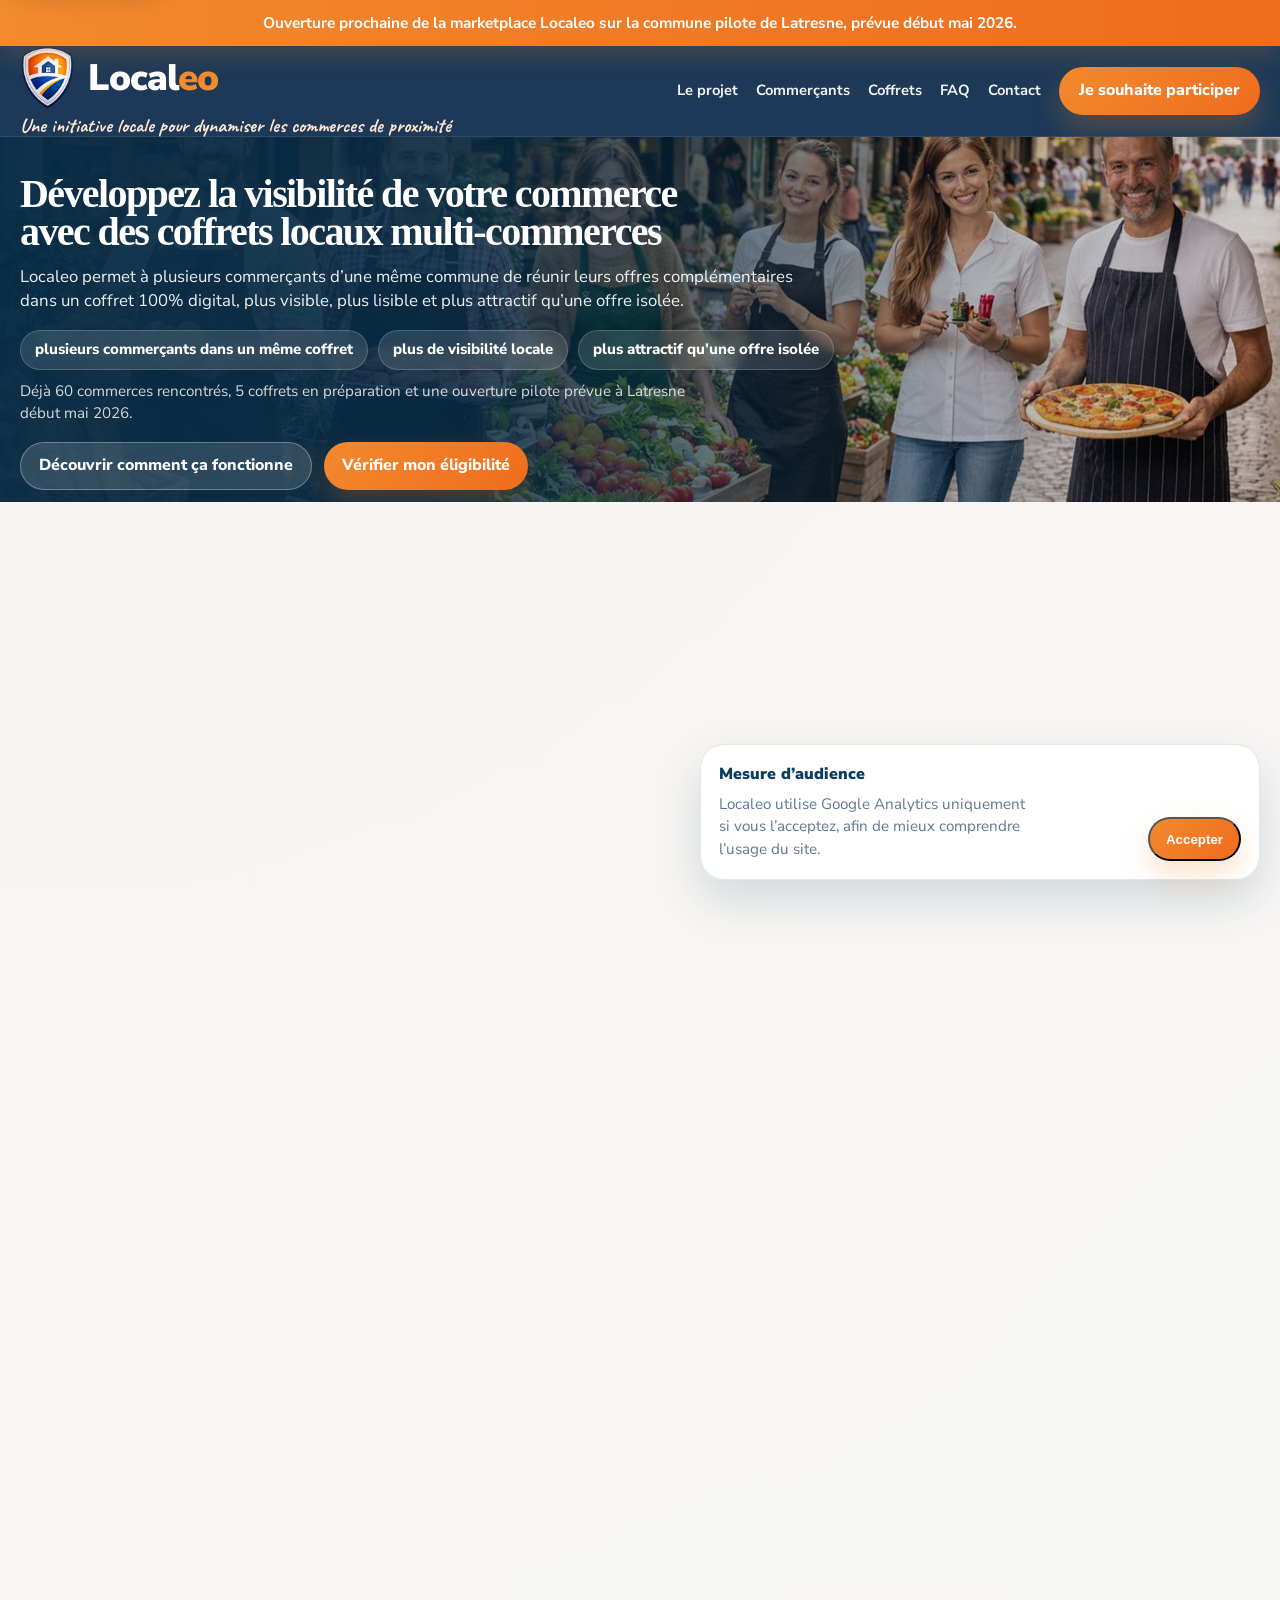
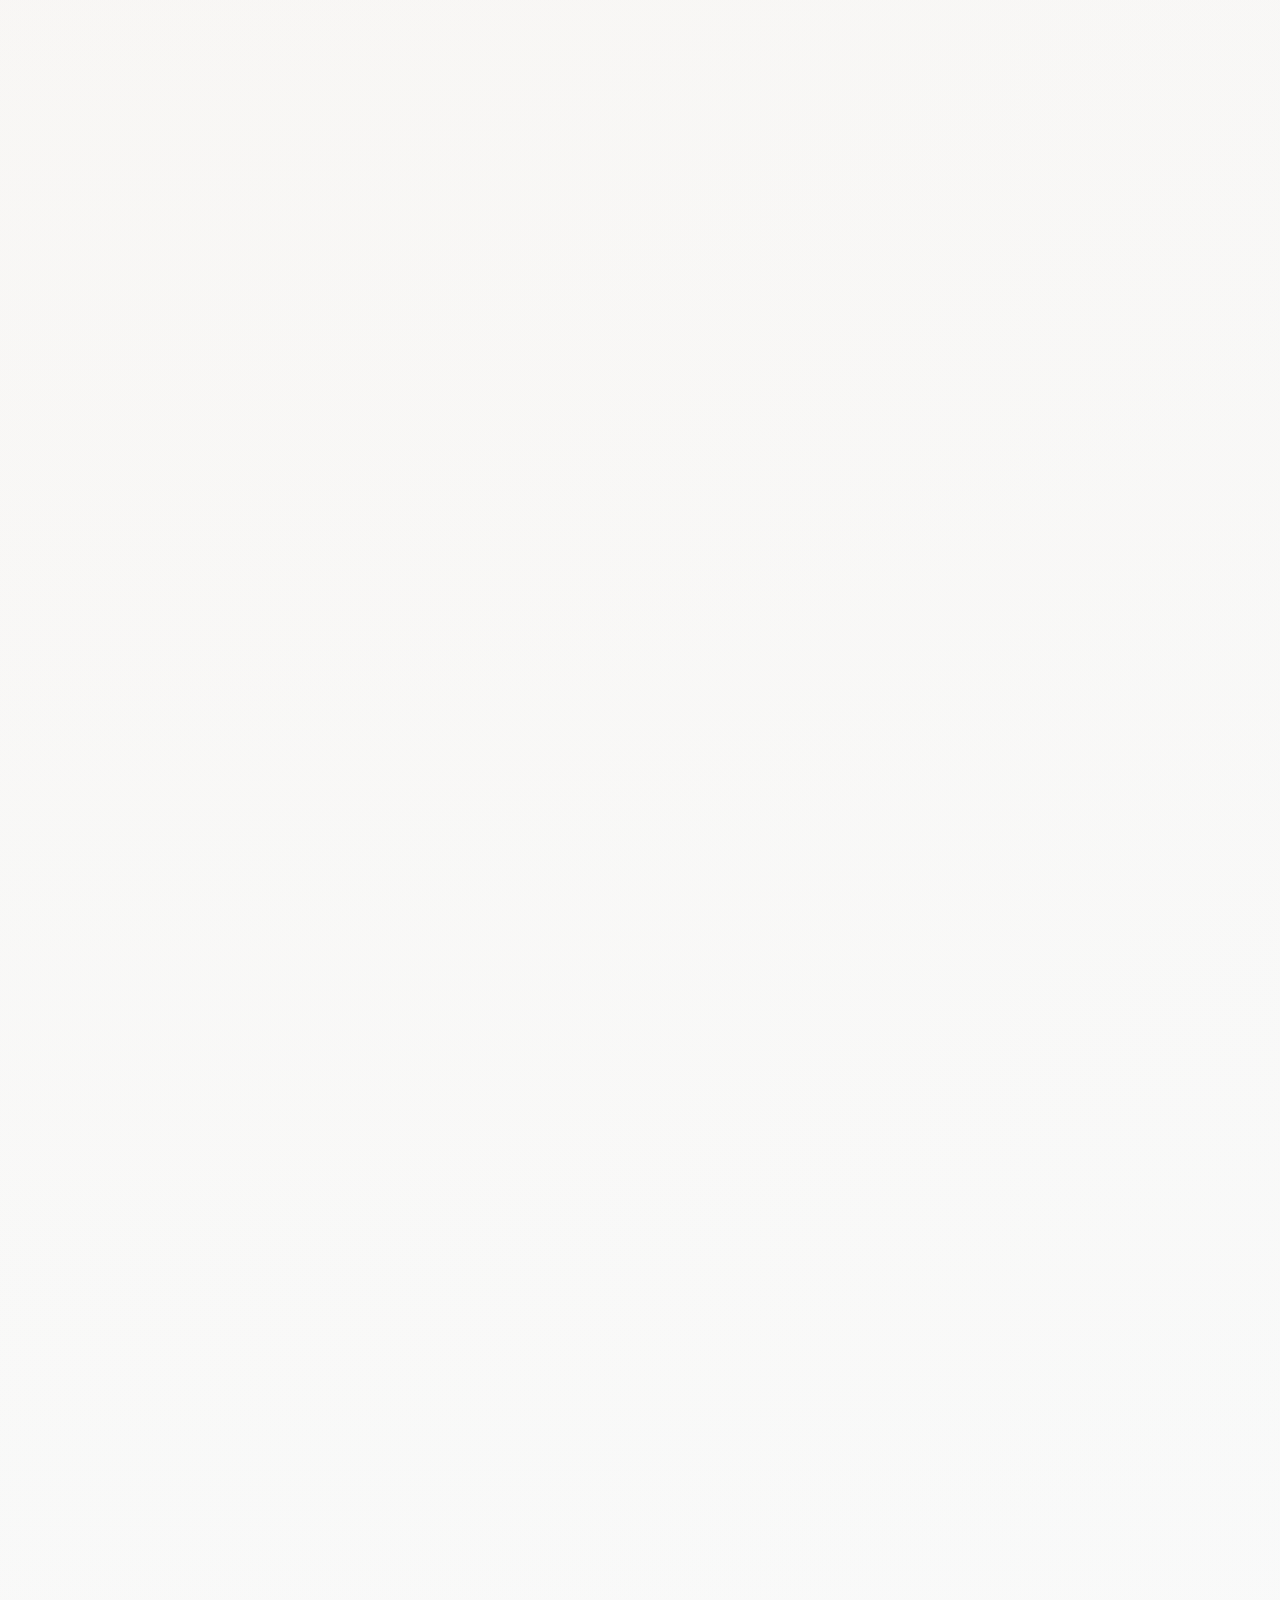
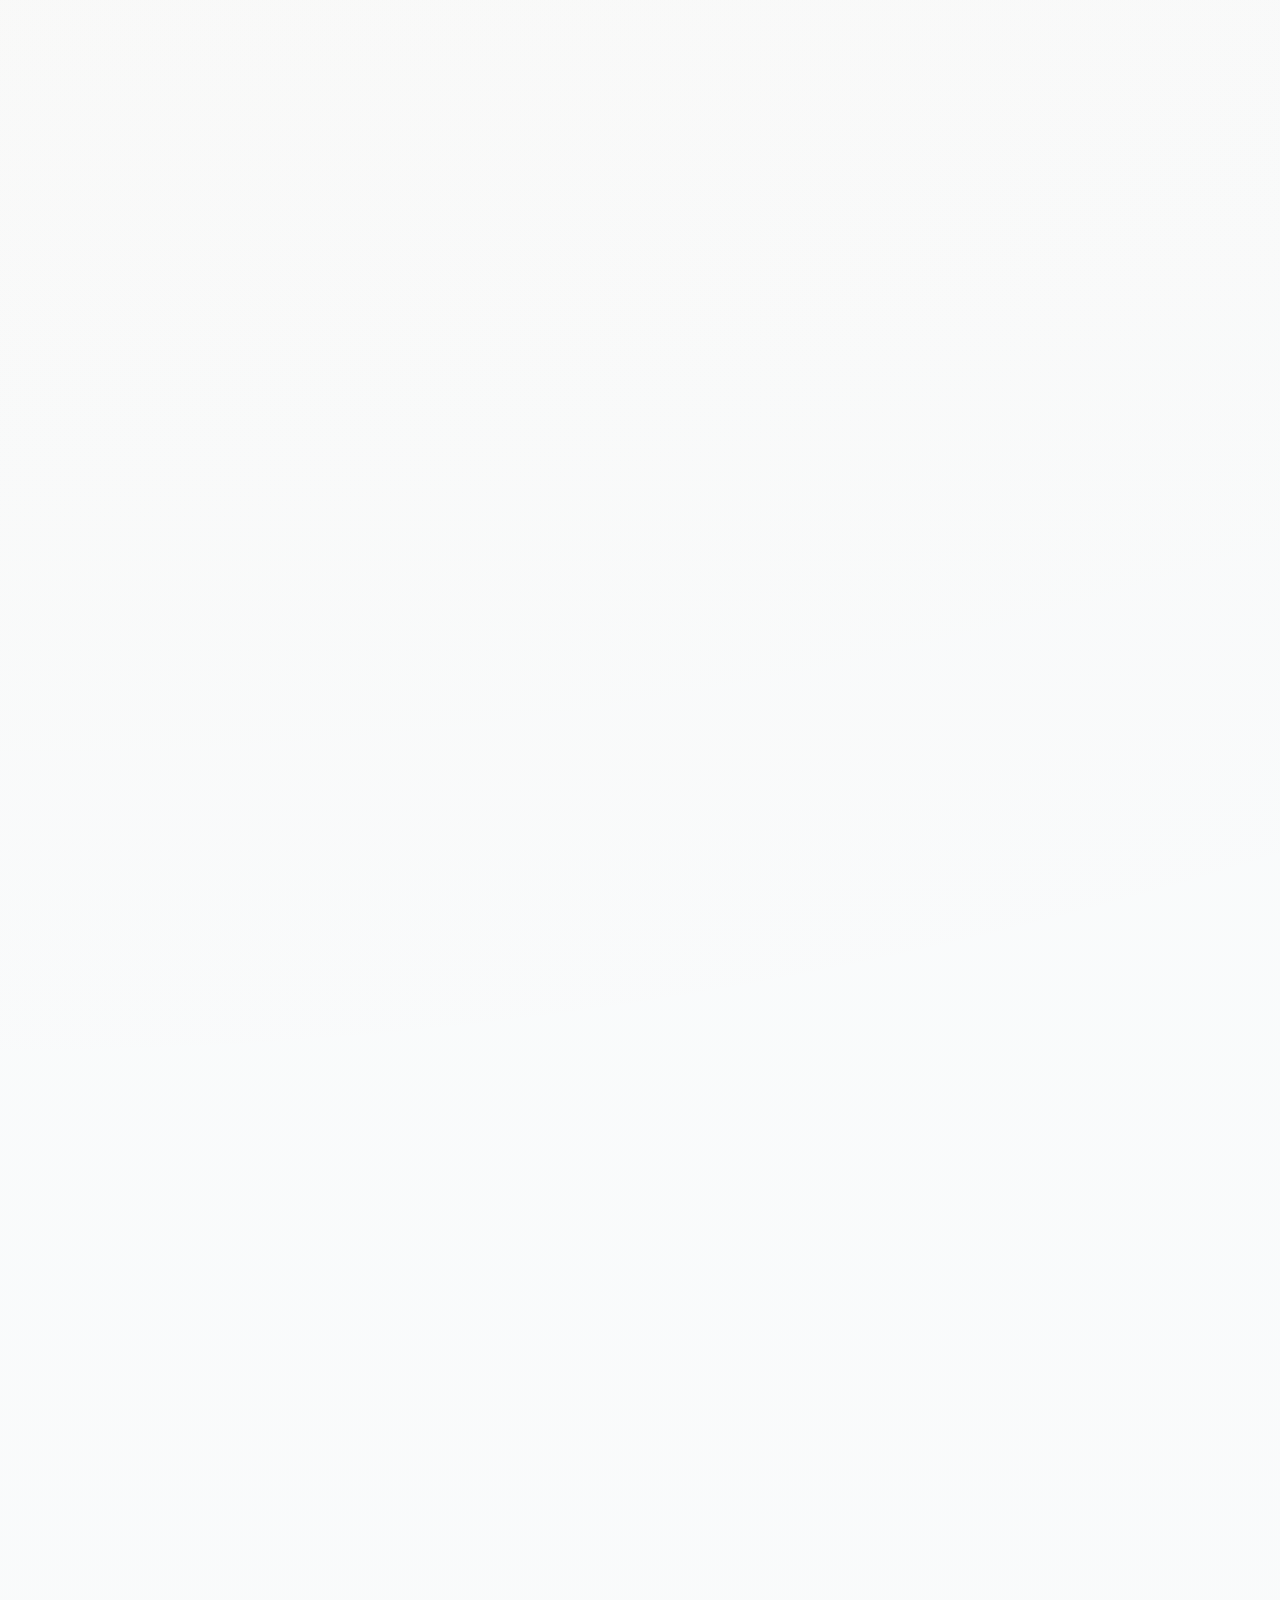
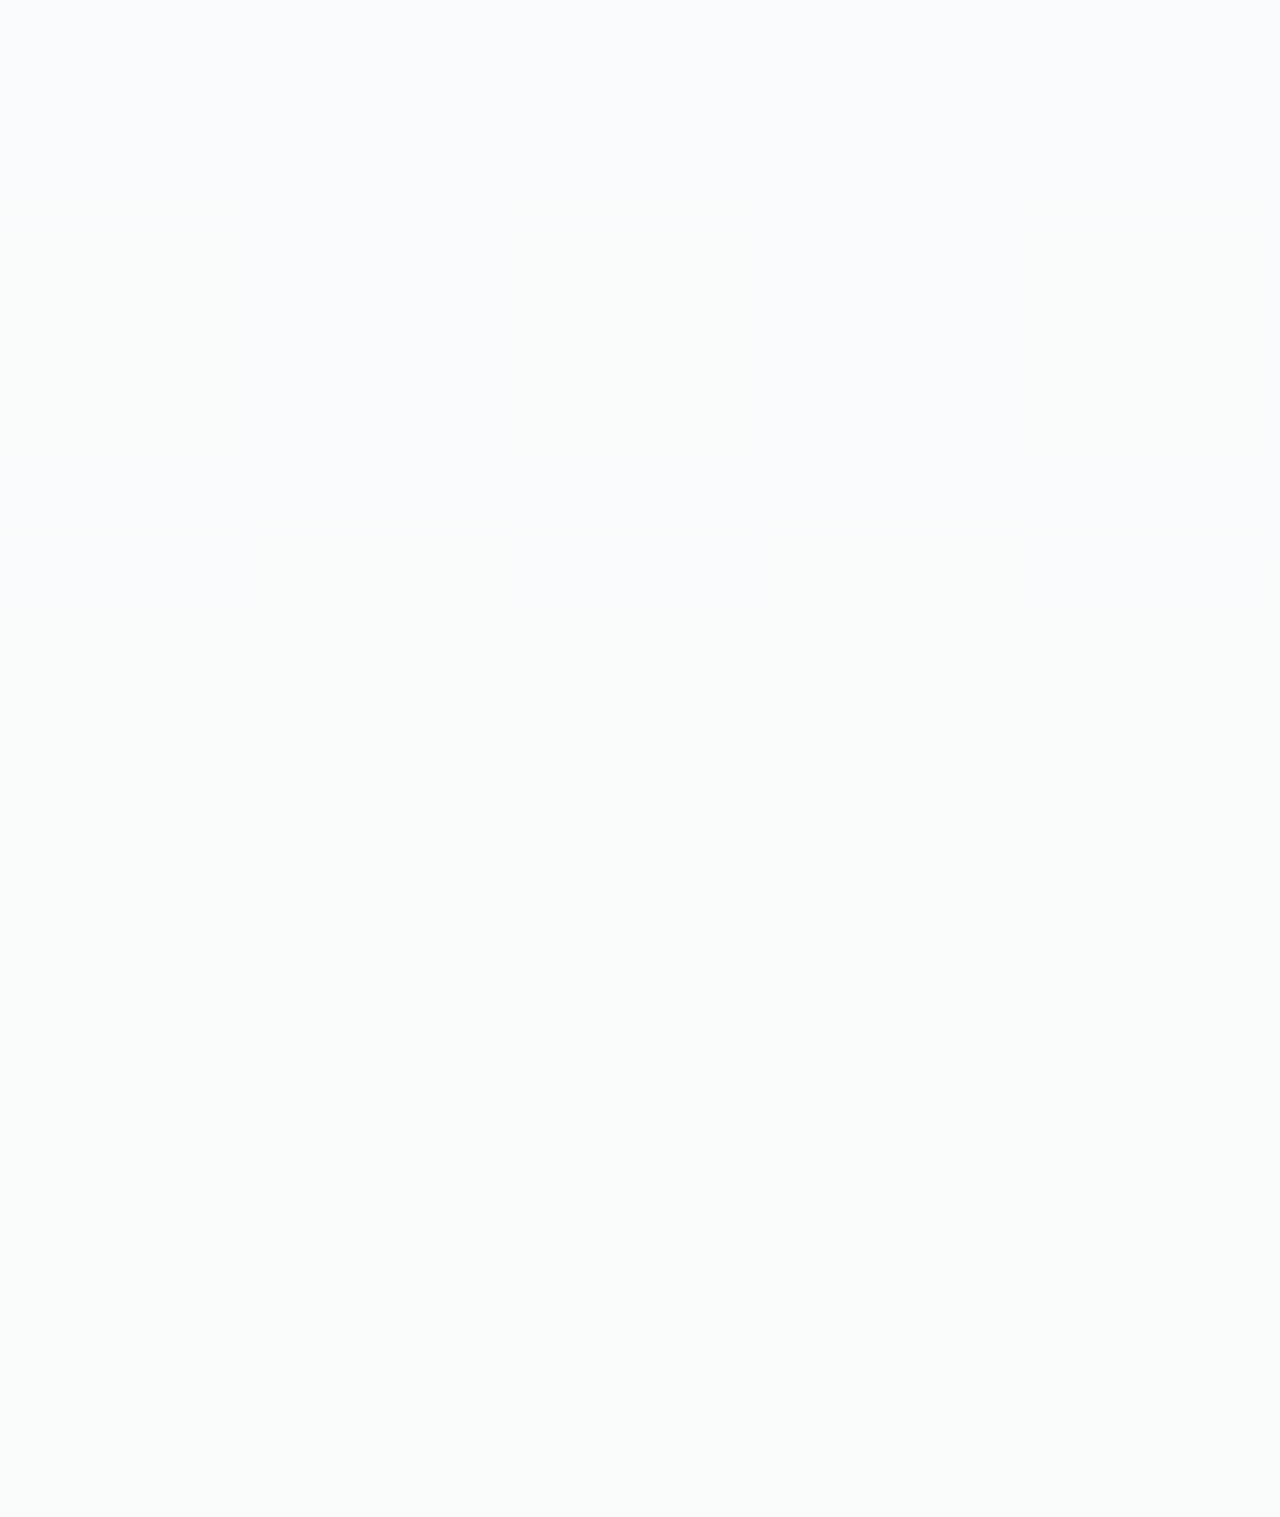
==== commit f2d14402: "fix : maj contenu" ====
--- a/index.html
+++ b/index.html
@@ -1,21 +1,31 @@
 ﻿<!DOCTYPE html>
 <html lang="fr">
 
-<head>
-  <!-- Google tag (gtag.js) -->
-  <script async src="https://www.googletagmanager.com/gtag/js?id=G-S7S7T0P3H5"></script>
-  <script>
-    window.dataLayer = window.dataLayer || [];
-    function gtag(){dataLayer.push(arguments);}
-    gtag('js', new Date());
-    gtag('config', 'G-S7S7T0P3H5');
-  </script>
+<head>
+  <script>
+    window.dataLayer = window.dataLayer || [];
+    function gtag(){dataLayer.push(arguments);}
+  </script>
   <meta charset="UTF-8">
   <meta name="viewport" content="width=device-width, initial-scale=1.0">
-  <title>Localeo</title>
+  <title>Localeo | Coffrets locaux pour attirer plus de clients en commune</title>
   <meta name="description"
     content="Localeo aide les commerçants à attirer plus de clients localement grâce à des coffrets réunissant plusieurs commerces d’une même commune, bientôt disponibles sur une marketplace dédiée.">
-  <link rel="preload" as="image" href="img/hero-v27.png" fetchpriority="high">
+  <meta name="robots" content="index,follow">
+  <meta name="theme-color" content="#0b3d63">
+  <link rel="canonical" href="https://localeo.city/">
+  <meta property="og:type" content="website">
+  <meta property="og:locale" content="fr_FR">
+  <meta property="og:site_name" content="Localeo">
+  <meta property="og:title" content="Localeo | Coffrets locaux pour attirer plus de clients en commune">
+  <meta property="og:description" content="Des coffrets 100% digitaux conçus entre commerçants d’une même commune pour générer plus de visibilité et de passage local.">
+  <meta property="og:url" content="https://localeo.city/">
+  <meta property="og:image" content="https://localeo.city/img/hero-v27.jpg">
+  <meta name="twitter:card" content="summary_large_image">
+  <meta name="twitter:title" content="Localeo | Coffrets locaux pour attirer plus de clients en commune">
+  <meta name="twitter:description" content="Des coffrets 100% digitaux conçus entre commerçants d’une même commune pour générer plus de visibilité et de passage local.">
+  <meta name="twitter:image" content="https://localeo.city/img/hero-v27.jpg">
+  <link rel="preload" as="image" href="img/hero-v27.jpg" fetchpriority="high">
   <link rel="preconnect" href="https://fonts.googleapis.com">
   <link rel="preconnect" href="https://fonts.gstatic.com" crossorigin>
   <link
@@ -68,100 +78,43 @@
       <div class="hero-fade"></div>
       <div class="container hero-shell">
         <div class="hero-panel">
-          <h1>Attirez plus de clients avec des coffrets locaux conçus entre commerçants de votre commune</h1>
+          <h1>Développez la visibilité de votre commerce<br>avec des coffrets locaux multi-commerces</h1>
           <p class="hero-text hero-text-authentic">
-            Localeo aide les commerçants d’une même commune à réunir leurs offres dans des coffrets 100% digitaux, plus visibles, plus attractifs et plus simples à utiliser pour les habitants.</p>
+            Localeo permet à plusieurs commerçants d’une même commune de réunir leurs offres complémentaires dans un coffret 100% digital, plus visible, plus lisible et plus attractif qu’une offre isolée.</p>
           <div class="hero-highlights" aria-label="Points clés Localeo">
-            <span>100% digital</span>
-            <span>plus de passage local</span>
-            <span>validation simple par QR code</span>
-          </div>
-          <p class="hero-proof">Les premiers commerçants partenaires rejoignent actuellement les coffrets en préparation.</p>
+            <span>plusieurs commerçants dans un même coffret</span>
+            <span>plus de visibilité locale</span>
+            <span>plus attractif qu’une offre isolée</span>
+          </div>
+          <p class="hero-proof">Déjà 60 commerces rencontrés, 5 coffrets en préparation et une ouverture pilote prévue à Latresne début mai 2026.</p>
           <div class="hero-actions">
             <a href="#projet" class="btn btn-secondary" onclick="gtag('event','click_int_decouvrir_fonctionnement');">Découvrir comment ça fonctionne</a>
-            <a href="#contact" class="btn btn-primary" onclick="gtag('event','click_int_rejoindre_commercants_partenaires');">Rejoindre les commerçants partenaires</a>
+            <a href="#contact" class="btn btn-primary" onclick="gtag('event','click_int_rejoindre_commercants_partenaires');">Vérifier mon éligibilité</a>
           </div>
         </div>
       </div>
     </section>
 
-    <section class="project-copy">
-      <div class="container">
-        <div class="project-copy-inner section-heading">
-          <p class="project-copy-text">
-            Localeo échange déjà avec des commerces de bouche, de bien-être, de restauration et de proximité pour construire des coffrets adaptés aux réalités du terrain.
-          </p>
-        </div>
-      </div>
-    </section>
-
-    <section class="stats-strip">
-      <div class="container stats-grid">
-        <article class="stat-box stat-inline">
-          <div class="indicator svg-indicator" aria-hidden="true">
-            <svg class="icon-localeo" viewBox="0 0 24 24" aria-hidden="true">
-              <path d="M3 21h18"></path>
-              <path d="M5 21V10l7-5 7 5v11"></path>
-              <path d="M9 21v-6h6v6"></path>
-            </svg>
-          </div>
-          <div class="stat-copy">
-            <strong data-target="7">0</strong>
-            <span>communes rencontrées</span>
-          </div>
-        </article>
-
-        <article class="stat-box stat-inline">
-          <div class="indicator svg-indicator" aria-hidden="true">
-            <svg class="icon-localeo" viewBox="0 0 24 24" aria-hidden="true">
-              <path d="M3 9l1-4h16l1 4"></path>
-              <path d="M5 9v10h14V9"></path>
-              <path d="M9 19v-6h6v6"></path>
-            </svg>
-          </div>
-          <div class="stat-copy">
-            <strong data-target="60">0</strong>
-            <span>commerces rencontrés</span>
-          </div>
-        </article>
-
-        <article class="stat-box stat-inline">
-          <div class="indicator svg-indicator" aria-hidden="true">
-            <svg class="icon-localeo" viewBox="0 0 24 24" aria-hidden="true">
-              <rect x="3" y="8" width="18" height="13"></rect>
-              <path d="M12 8v13"></path>
-              <path d="M3 12h18"></path>
-              <path d="M12 8c-1.5-2-4-2-4 0h4z"></path>
-              <path d="M12 8c1.5-2 4-2 4 0h-4z"></path>
-            </svg>
-          </div>
-          <div class="stat-copy">
-            <strong data-target="5">0</strong>
-            <span>coffrets en préparation</span>
-          </div>
-        </article>
-      </div>
-    </section>
-
-    <section class="testimonials-section">
+    <section class="testimonials-section" id="projet">
       <div class="container">
         <div class="section-heading section-heading--testimonials">
-          <h2>Ce que nous entendons sur le terrain</h2>
+          <h2>Un besoin confirmé sur le terrain</h2>
           <p class="packs-intro">
-            Ces échanges valident un besoin simple : proposer une offre locale plus forte à plusieurs, sans complexifier le quotidien du commerce.
+            Les échanges menés avec les commerçants montrent un intérêt concret pour des coffrets locaux réunissant plusieurs offres complémentaires, plus visibles et plus attractifs qu’une action isolée.
           </p>
+          <p class="packs-intro">60 commerces rencontrés • 5 coffrets en préparation • plusieurs secteurs déjà représentés</p>
         </div>
         <div class="testimonials-grid">
           <article class="testimonial-card">
-            <p class="testimonial-quote">“C’est une super idée. Le fait de créer un coffret avec d’autres commerçants peut vraiment donner envie aux clients de découvrir plusieurs boutiques.”</p>
+            <p class="testimonial-quote">“Le fait de créer un coffret avec d’autres commerçants peut vraiment donner envie aux clients de découvrir plusieurs boutiques.”</p>
             <p class="testimonial-source">Fleuriste</p>
           </article>
           <article class="testimonial-card">
-            <p class="testimonial-quote">“C’est une bonne idée. Si le coffret incite les gens à pousser la porte de notre commerce, c’est forcément intéressant.”</p>
+            <p class="testimonial-quote">“Si le coffret incite les gens à pousser la porte de notre commerce, c’est forcément intéressant.”</p>
             <p class="testimonial-source">Boucherie</p>
           </article>
           <article class="testimonial-card">
-            <p class="testimonial-quote">“Ah oui, le coffret peut vraiment aider à faire découvrir nos spécialités et notre savoir-faire à de nouveaux clients.”</p>
+            <p class="testimonial-quote">“Le coffret peut aider à faire découvrir nos spécialités et notre savoir-faire à de nouveaux clients.”</p>
             <p class="testimonial-source">Fromager</p>
           </article>
         </div>
@@ -175,23 +128,23 @@
         <div class="section-heading section-heading--packs">
           <h2>Des coffrets locaux pensés pour générer plus de visibilité et de passage</h2>
           <p class="packs-intro">
-            Chaque coffret réunit plusieurs commerces complémentaires dans une offre plus lisible, plus attractive et plus simple à relayer localement.
+            Chaque coffret réunit plusieurs commerces complémentaires dans une offre locale plus visible, plus attractive et plus facile à diffuser qu’une offre isolée.
           </p>
         </div>
-
+
         <div class="digital-explainer" aria-label="Fonctionnement digital des coffrets">
           <div class="digital-explainer__badge">À retenir</div>
           <div class="digital-explainer__content">
-            <h3>Des coffrets 100% digitaux, simples pour le client comme pour le commerçant</h3>
-            <p>Localeo permet à plusieurs commerçants d’une même commune de réunir leurs offres dans un coffret commun, plus visible et plus engageant qu’une offre isolée.</p>
+            <h3>Des coffrets 100% digitaux, pensés pour être simples à intégrer dans votre quotidien</h3>
+            <p>Localeo permet à plusieurs commerçants d’une même commune de réunir leurs offres dans un coffret commun, plus visible et plus attractif qu’une action menée seul.</p>
             <p>Le fonctionnement est simple : achat en ligne, <strong>QR code unique</strong> sur téléphone, puis validation rapide chez les commerçants participants.</p>
-            <p>Les coffrets présentés ici illustrent le format Localeo. Ils sont ensuite adaptés à la réalité commerciale de chaque commune.</p>
+            <p>Les coffrets Localeo sont <strong>100% digitaux</strong> : aucun support physique, aucune carte et aucun produit n’est expédié.</p>
           </div>
         </div>
 
         <div class="key-message key-message--packs" aria-label="Bénéfice commerçant des coffrets Localeo">
           <p class="key-message__eyebrow">Pourquoi ça fonctionne</p>
-          <p class="key-message__text">Les coffrets donnent plus de force commerciale à plusieurs offres locales en les réunissant dans une proposition claire, concrète et facile à diffuser.</p>
+          <p class="key-message__text">En réunissant plusieurs offres complémentaires dans un même coffret, Localeo crée une proposition plus visible et plus attractive pour les habitants qu’une offre portée par un seul commerce.</p>
         </div>
 
         <div class="packs-grid">
@@ -202,7 +155,7 @@
               <h3>Coffret Bien-être</h3>
               <p class="pack-types">Coiffeur • Esthétique • Massage • Fitness • Coaching • Photographe</p>
               <p class="pack-card__lead">Une offre commune pour valoriser plusieurs professionnels du bien-être dans une même dynamique locale.</p>
-              <p class="pack-purpose">Idéal pour attirer un public qualifié et mettre en avant des savoir-faire complémentaires.</p>
+              <p class="pack-purpose">Idéal pour attirer une clientèle découverte, cadeau ou bien-être autour de plusieurs savoir-faire complémentaires.</p>
             </div>
           </article>
 
@@ -213,7 +166,7 @@
               <h3>Coffret Gourmand</h3>
               <p class="pack-types">Caviste • Fromager • Boucherie • Primeur • Salons de thé • Torréfacteur • Artisan gourmand</p>
               <p class="pack-card__lead">Une offre gourmande conçue pour créer un parcours d’achat local entre plusieurs commerces partenaires.</p>
-              <p class="pack-purpose">Pensé pour stimuler le passage, l’achat local et la découverte de plusieurs adresses.</p>
+              <p class="pack-purpose">Pensé pour générer du passage autour de la dégustation, des achats plaisir et de la découverte de plusieurs adresses locales.</p>
             </div>
           </article>
 
@@ -224,7 +177,7 @@
               <h3>Coffret Saveurs Locales</h3>
               <p class="pack-types">Restaurant • Pizzeria • Sushi • Bistrot • Bar</p>
               <p class="pack-card__lead">Une offre commune pour mettre en avant plusieurs adresses de restauration et de convivialité.</p>
-              <p class="pack-purpose">Utile pour accroître la visibilité locale et faire circuler les habitants entre établissements partenaires.</p>
+              <p class="pack-purpose">Utile pour faire circuler les habitants entre établissements partenaires et donner plus de visibilité à plusieurs lieux de consommation locale.</p>
             </div>
           </article>
 
@@ -235,12 +188,12 @@
               <h3>Coffret Malin</h3>
               <p class="pack-types">Boulanger • Épicerie • Petite alimentation</p>
               <p class="pack-card__lead">Un coffret du quotidien pour créer des habitudes d’achat dans plusieurs commerces de proximité.</p>
-              <p class="pack-purpose">Pensé pour générer un passage régulier, fidéliser localement et mieux activer certains créneaux.</p>
+              <p class="pack-purpose">Pensé pour encourager un passage régulier, renforcer les achats de proximité et mieux activer certains moments de consommation.</p>
             </div>
           </article>
-        </div>
-      </div>
-    </section>
+        </div>
+      </div>
+    </section>
 
 <div class="container">
   <div class="pack-concrete-example">
@@ -328,7 +281,7 @@
       <div class="merchant-overlay-bg"></div>
       <div class="container merchant-top">
         <p class="merchant-title">Côté <span>commerçants</span></p>
-        <p class="merchant-intro">Localeo réunit plusieurs offres locales dans des coffrets <strong>100% digitaux</strong>, simples à gérer et conçus pour générer plus de visibilité et de passage.</p>
+        <p class="merchant-intro">Localeo réunit plusieurs offres locales dans des coffrets <strong>100% digitaux</strong> conçus pour générer plus de visibilité, plus de passage et une gestion simple côté commerçant.</p>
 
         <div class="merchant-block">
           <h3 class="merchant-block-title">Ce que Localeo peut apporter à votre commerce</h3>
@@ -347,7 +300,7 @@
             </article>
             <article class="merchant-value-card">
               <h3>Une gestion simple</h3>
-              <p>QR code, validation rapide et aucun support physique à gérer.</p>
+              <p>QR code, validation rapide, suivi des reversements et aucun support physique à gérer grâce à l’application commerçant.</p>
             </article>
           </div>
         </div>
@@ -358,24 +311,54 @@
             <article class="step-card active">
               <span class="step-dot"></span>
               <div>
-                <h4>Étape 1 — Sélection des commerces</h4>
-                <p>Nous identifions les commerces complémentaires pour construire une offre cohérente.</p>
+                <h4>Étape 1 — Définition de votre offre</h4>
+                <p>Nous définissons avec vous la place de votre prestation dans un coffret cohérent pour votre commune.</p>
               </div>
             </article>
             <article class="step-card">
               <span class="step-dot"></span>
               <div>
-                <h4>Étape 2 — Construction du coffret</h4>
-                <p>Nous réunissons plusieurs prestations dans un coffret simple et attractif.</p>
+                <h4>Étape 2 — Intégration dans le coffret</h4>
+                <p>Nous réunissons plusieurs offres complémentaires dans un coffret simple, lisible et adapté à votre commune.</p>
               </div>
             </article>
             <article class="step-card">
               <span class="step-dot"></span>
               <div>
-                <h4>Étape 3 — Mise en visibilité</h4>
-                <p>Localeo met le coffret en visibilité, puis l’utilisation se fait par QR code chez les commerçants participants.</p>
+                <h4>Étape 3 — Validation de la prestation</h4>
+                <p>Localeo met le coffret en visibilité sur sa marketplace, puis vous validez les prestations simplement depuis l’application commerçant, sans support physique à gérer.</p>
               </div>
             </article>
+          </div>
+        </div>
+
+        <div class="merchant-block">
+          <h3 class="merchant-block-title">Votre rôle dans le coffret</h3>
+          <div class="merchant-benefits merchant-benefits--large">
+            <span>Partager votre activité et l’offre que vous pouvez proposer</span>
+            <span>Valider avec nous la place de votre commerce dans un coffret</span>
+            <span>Utiliser l’application commerçant pour valider vos prestations</span>
+            <span>Suivre simplement l’activité liée à votre offre</span>
+          </div>
+        </div>
+
+        <div class="merchant-block">
+          <h3 class="merchant-block-title">Ce que Localeo prend en charge</h3>
+          <div class="merchant-benefits merchant-benefits--large">
+            <span>Construire un coffret cohérent avec des commerces complémentaires</span>
+            <span>Mettre le coffret en visibilité sur la marketplace Localeo</span>
+            <span>Fournir l’application commerçant pour piloter votre offre</span>
+            <span>Permettre un fonctionnement 100% digital sans support physique</span>
+          </div>
+        </div>
+
+        <div class="merchant-block">
+          <h3 class="merchant-block-title">Une application commerçant pour piloter votre offre</h3>
+          <div class="merchant-benefits merchant-benefits--large">
+            <span>Valider les prestations en quelques secondes</span>
+            <span>Suivre les reversements liés à vos prestations</span>
+            <span>Mettre à jour et animer le contenu de votre offre</span>
+            <span>Garder une gestion simple depuis un outil dédié</span>
           </div>
         </div>
 
@@ -384,6 +367,7 @@
           <div class="merchant-benefits merchant-benefits--large">
             <span>Intégrer les premiers coffrets de votre commune</span>
             <span>Être visible dès le lancement</span>
+            <span>Être prioritaire sur les premiers coffrets cohérents</span>
             <span>Entrer tôt dans la marketplace Localeo</span>
             <span>Participer à la construction de l’offre</span>
           </div>
@@ -417,68 +401,40 @@
         </details>
 
         <details>
-          <summary>Combien de commerces participent à un coffret ?</summary>
-          <p>Le nombre dépend de la commune, des complémentarités identifiées et de la cohérence de l’offre proposée aux
-            habitants.</p>
+          <summary>Dois-je m’engager immédiatement ?</summary>
+          <p>Non. Il n’y a ni frais d’engagement ni abonnement au démarrage. L’objectif est d’échanger d’abord sur votre intérêt et sur la place que votre commerce peut prendre dans un coffret.</p>
         </details>
-
-        <details>
-          <summary>Puis-je proposer une idée d’offre ?</summary>
-          <p>Oui. Les retours commerçants sont justement au cœur de la construction des premières offres locales.</p>
-        </details>
-
-        <details>
-          <summary>Dois-je m’engager immédiatement ?</summary>
-          <p>Non. Il n’y a ni frais d’engagement ni abonnement. L’objectif est d’échanger d’abord sur votre intérêt et sur la place que votre commerce pourrait prendre dans un coffret.</p>
-        </details>
 
         <details>
           <summary>Où peut-on acheter les coffrets ?</summary>
-          <p>Les premiers coffrets seront proposés progressivement à mesure que les offres seront finalisées avec les commerçants partenaires des communes concernées.</p>
+          <p>Les premiers coffrets seront disponibles sur la marketplace Localeo, progressivement à mesure que les offres seront finalisées avec les commerçants partenaires des communes concernées.</p>
         </details>
 
-        <details>
-          <summary>Le coffret est-il physique ?</summary>
-          <p>Non. Les coffrets Localeo sont <strong>100% digitaux</strong>. Aucun support physique, aucune carte et aucun produit n’est expédié au client.</p>
-        </details>
-
-        <details>
+        <details>
           <summary>Comment le client utilise-t-il son coffret ?</summary>
-          <p>Le client présente un <strong>QRCode unique</strong> chez vous. Vous le scannez et validez la prestation en quelques secondes.</p>
-        </details>
-
-        <details>
+          <p>Le client présente un <strong>QRCode unique</strong> chez vous. Vous le scannez et validez la prestation en quelques secondes depuis l’application commerçant Localeo.</p>
+        </details>
+
+        <details>
+          <summary>À quoi sert l’application commerçant ?</summary>
+          <p>L’application commerçant vous permet de valider les prestations, de suivre les reversements liés à vos offres et d’animer le contenu de votre prestation au fil du temps.</p>
+        </details>
+
+        <details>
           <summary>Comment suis-je rémunéré ?</summary>
-          <p>Le modèle exact de reversement sera confirmé au moment du lancement commercial. L’objectif est de conserver un fonctionnement simple, lisible et adapté aux commerçants partenaires.</p>
-        </details>
-
-        <details>
-          <summary>Le coffret a-t-il une durée de validité ?</summary>
-          <p>Oui, l'idée est de créer l'envie et de consommer rapidement dans un délai de 3 mois.</p>
-        </details>
-      </div>
-    </section>
-
-    <section id="contact" class="contact-section">
-      <div class="container contact-wrap">
+          <p>Vous êtes rémunéré sous forme de reversement mensuel, sur la base du prix de la prestation défini ensemble en amont. Le suivi des reversements se fait depuis l’application commerçant.</p>
+        </details>
+
+      </div>
+    </section>
+
+    <section id="contact" class="contact-section">
+      <div class="container contact-wrap">
         <h3>Rejoindre les premiers commerçants partenaires</h3>
-        <div class="qualification-card">
-          <p class="qualification-card__eyebrow">Préqualification commerçant</p>
-          <p class="qualification-card__title">Vérifiez en 2 minutes si votre commerce peut intégrer un premier coffret Localeo</p>
-          <p class="qualification-card__text">Laissez-nous vos coordonnées et quelques informations sur votre commerce. Nous revenons vers vous pour voir comment votre activité peut s’intégrer à l’un des premiers coffrets de votre commune.</p>
-          <div class="qualification-points">
-            <span>Votre commune</span>
-            <span>Votre activité</span>
-            <span>Le type d’offre ou de prestation que vous pouvez proposer</span>
-            <span>Votre intérêt pour rejoindre un coffret</span>
-          </div>
-          <p class="qualification-card__note">Sans engagement. Ces informations nous permettent de qualifier rapidement votre demande.</p>
-          <p class="qualification-card__note">Après votre demande, nous revenons vers vous avec un premier échange sur votre activité, votre commune et les complémentarités possibles.</p>
-        </div>
-        <div class="contact-grid">
-          <a class="contact-card contact-card--primary" href="https://tally.so/r/5Bk42E" target="_new" rel="noopener noreferrer" onclick="gtag('event','click_ext_demande_recontact');">
-            <span class="contact-mark svg-contact" aria-hidden="true">
-              <svg class="icon-localeo" viewBox="0 0 24 24" aria-hidden="true">
+        <div class="contact-grid">
+          <a class="contact-card contact-card--primary" href="https://tally.so/r/5Bk42E" target="_blank" rel="noopener noreferrer" onclick="gtag('event','click_ext_demande_recontact');">
+            <span class="contact-mark svg-contact" aria-hidden="true">
+              <svg class="icon-localeo" viewBox="0 0 24 24" aria-hidden="true">
                 <rect x="5" y="3" width="14" height="18" rx="2"></rect>
                 <path d="M8 8h8"></path>
                 <path d="M8 12h8"></path>
@@ -518,7 +474,7 @@
               </div>
             </div>
           </a>
-          <a class="contact-card" href="https://www.facebook.com/profile.php?id=61586409877177&locale=fr_FR" target="_new" rel="noopener noreferrer" onclick="gtag('event','click_ext_facebook');">
+          <a class="contact-card" href="https://www.facebook.com/profile.php?id=61586409877177&locale=fr_FR" target="_blank" rel="noopener noreferrer" onclick="gtag('event','click_ext_facebook');">
             <span class="contact-mark svg-contact" aria-hidden="true">
               <svg class="icon-localeo" viewBox="0 0 24 24" aria-hidden="true">
                 <path d="M14 8h3"></path>
@@ -530,7 +486,7 @@
               <span>Voir les avancées du lancement sur Facebook</span>
             </div>
           </a>
-          <a class="contact-card" href="https://tally.so/r/Zj6NMy" target="_new" rel="noopener noreferrer" onclick="gtag('event','click_ext_proposition_offre');">
+          <a class="contact-card" href="https://tally.so/r/Zj6NMy" target="_blank" rel="noopener noreferrer" onclick="gtag('event','click_ext_proposition_offre');">
             <span class="contact-mark svg-contact" aria-hidden="true">
               <svg class="icon-localeo" viewBox="0 0 24 24" aria-hidden="true">
                 <rect x="3" y="8" width="18" height="13"></rect>
@@ -548,9 +504,19 @@
         </div>
       </div>
     </section>
-  </main>
+  </main>
+  <div class="consent-banner" id="consent-banner" hidden>
+    <div class="consent-banner__content">
+      <p class="consent-banner__title">Mesure d’audience</p>
+      <p class="consent-banner__text">Localeo utilise Google Analytics uniquement si vous l’acceptez, afin de mieux comprendre l’usage du site.</p>
+    </div>
+    <div class="consent-banner__actions">
+      <button class="btn btn-secondary consent-banner__button" type="button" data-consent-action="reject" onclick="window.setLocaleoConsent && window.setLocaleoConsent('rejected')">Refuser</button>
+      <button class="btn btn-primary consent-banner__button" type="button" data-consent-action="accept" onclick="window.setLocaleoConsent && window.setLocaleoConsent('accepted')">Accepter</button>
+    </div>
+  </div>
   <script src="script.js" defer></script>
-  <footer class="site-footer">
+  <footer class="site-footer">
     <div class="container footer-wrap">
       <p class="footer-quote">
         Chez Localeo, la proximité n'est pas qu'un discours.<br>
--- a/styles.css
+++ b/styles.css
@@ -4027,6 +4027,55 @@
   text-align: left;
 }
 
+.consent-banner {
+  position: fixed;
+  right: 20px;
+  bottom: 20px;
+  z-index: 2000;
+  display: flex;
+  align-items: flex-end;
+  gap: 16px;
+  max-width: min(560px, calc(100% - 24px));
+  padding: 18px;
+  border: 1px solid rgba(11, 61, 99, .12);
+  border-radius: 24px;
+  background: rgba(255, 255, 255, .98);
+  box-shadow: 0 20px 48px rgba(11, 61, 99, .16);
+}
+
+.consent-banner[hidden] {
+  display: none !important;
+}
+
+.consent-banner__content {
+  flex: 1 1 auto;
+}
+
+.consent-banner__title {
+  margin: 0 0 6px;
+  color: var(--blue-900);
+  font-size: 1rem;
+  font-weight: 900;
+}
+
+.consent-banner__text {
+  margin: 0;
+  color: var(--muted);
+  font-size: .95rem;
+  line-height: 1.5;
+}
+
+.consent-banner__actions {
+  display: flex;
+  flex: 0 0 auto;
+  gap: 10px;
+}
+
+.consent-banner__button {
+  min-height: 44px;
+  padding: 0 16px;
+}
+
 @media (max-width: 860px) {
   .packs-grid,
   .testimonials-grid {
@@ -4048,6 +4097,27 @@
   .faq-wrap p,
   .section-heading--testimonials .packs-intro {
     max-width: 100%;
+  }
+
+  .consent-banner {
+    left: 12px;
+    right: 12px;
+    bottom: 12px;
+    flex-direction: column;
+    align-items: stretch;
+    gap: 14px;
+    max-width: none;
+    padding: 16px;
+    border-radius: 20px;
+  }
+
+  .consent-banner__actions {
+    width: 100%;
+    flex-direction: column;
+  }
+
+  .consent-banner__button {
+    width: 100%;
   }
 }
 
@@ -4153,3 +4223,90 @@
     padding: 14px 0 8px;
   }
 }
+
+@media (min-width: 1280px) {
+  .hero-panel h1,
+  .section-heading h2,
+  .merchant-block-title,
+  .qualification-card__title,
+  .faq-wrap h3,
+  .contact-wrap h3,
+  .pack-concrete-example h3 {
+    max-width: none;
+    white-space: nowrap;
+    text-wrap: nowrap;
+    overflow-wrap: normal;
+  }
+}
+
+/* Authoritative background assets and layout overrides */
+.hero-visual {
+  background-image: url("img/hero-v27.jpg");
+  background-position: center center;
+  background-size: cover;
+  background-repeat: no-repeat;
+  filter: brightness(.83) contrast(1.03) saturate(.96);
+}
+
+.merchant-image,
+.footer-image {
+  background-image: url("img/footer-v27.jpg");
+  background-position: center center;
+  background-size: cover;
+  background-repeat: no-repeat;
+}
+
+.merchant-image {
+  filter: brightness(.68) contrast(1.02) saturate(.94);
+}
+
+.footer-image {
+  filter: brightness(.72) contrast(1.02) saturate(.95);
+}
+
+.project-copy {
+  padding: 10px 0 18px;
+}
+
+.stats-grid {
+  display: grid;
+  grid-template-columns: repeat(3, minmax(0, 1fr));
+  gap: 16px;
+  align-items: stretch;
+}
+
+.hero-shell {
+  min-height: auto;
+  padding: 28px 0 12px;
+}
+
+.section-heading {
+  max-width: none;
+  margin: 0 0 24px;
+  text-align: left;
+}
+
+.faq-wrap,
+.contact-wrap {
+  max-width: none;
+}
+
+@media (max-width: 1100px) {
+  .stats-grid {
+    grid-template-columns: repeat(3, minmax(0, 1fr));
+  }
+
+  .hero-shell {
+    padding: 24px 0 10px;
+  }
+}
+
+@media (max-width: 860px) {
+  .stats-grid {
+    grid-template-columns: 1fr;
+  }
+
+  .hero-shell {
+    padding: 18px 0 10px;
+  }
+}
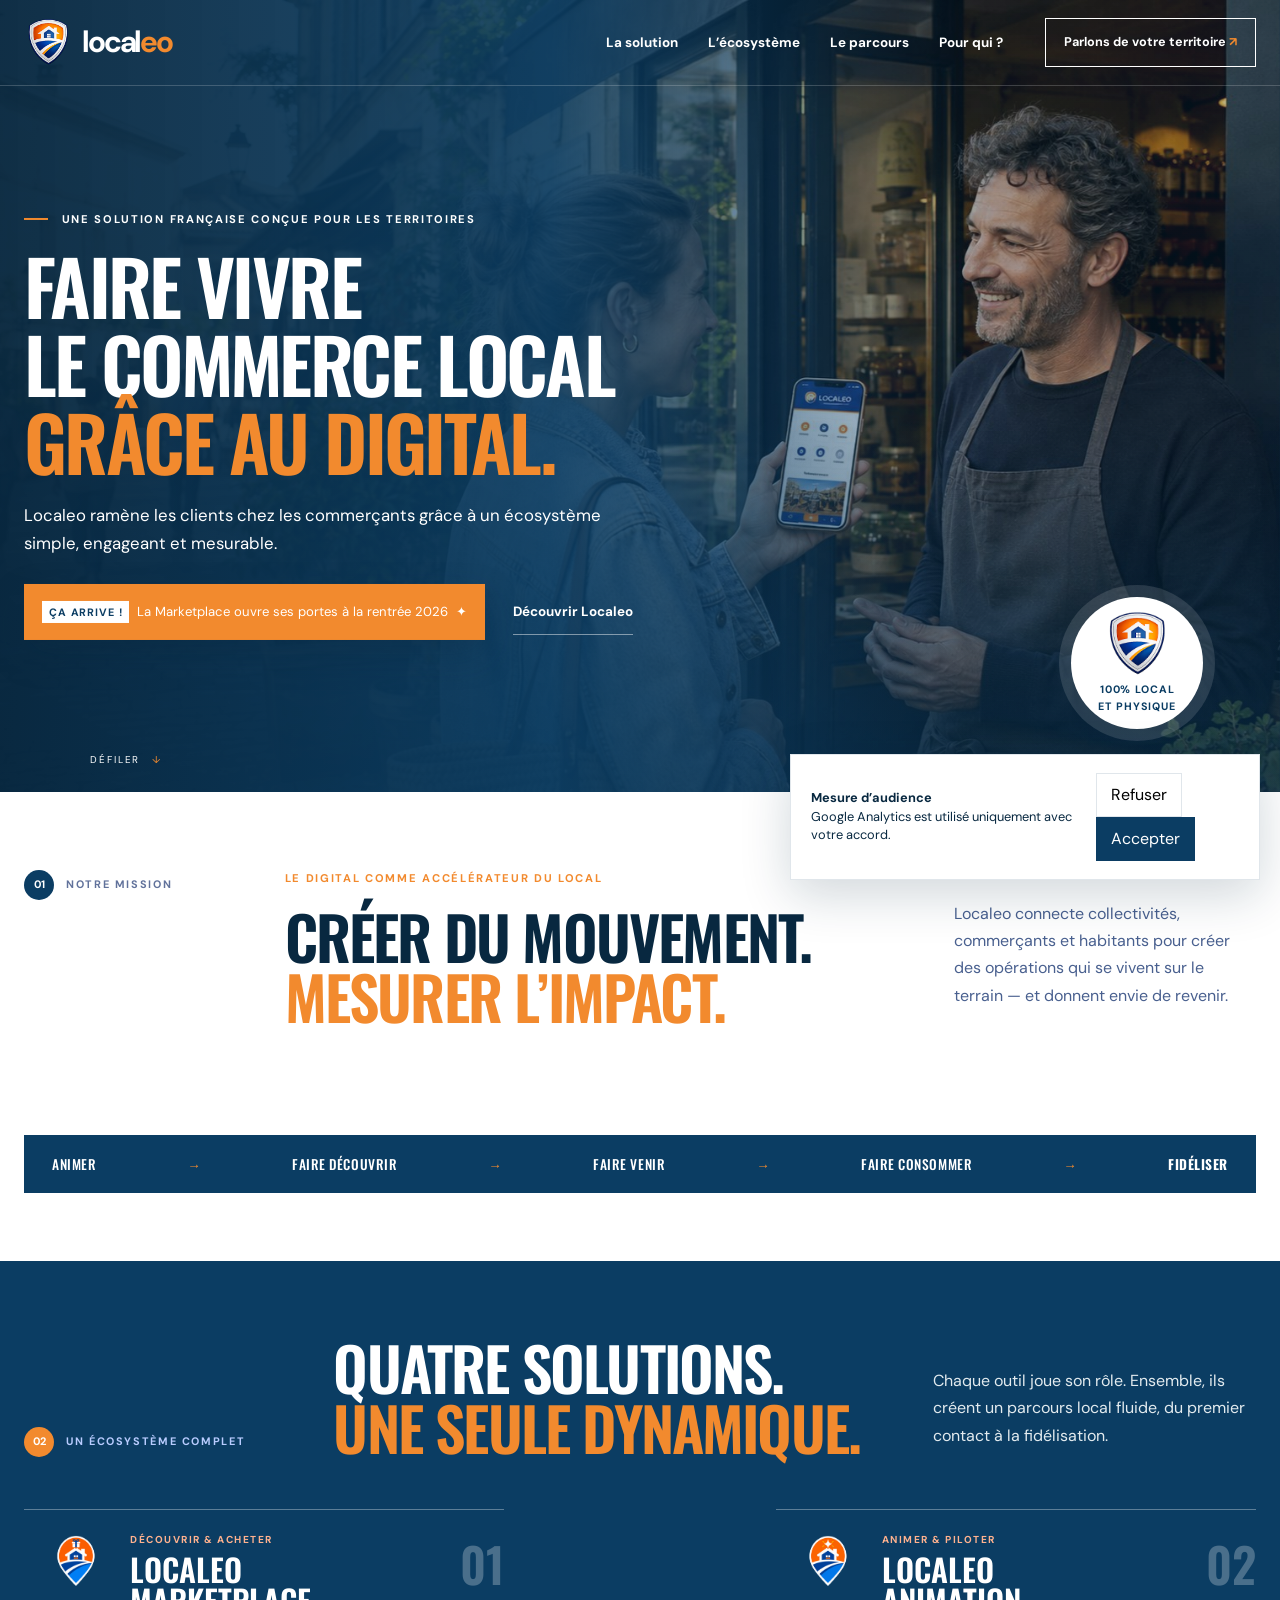
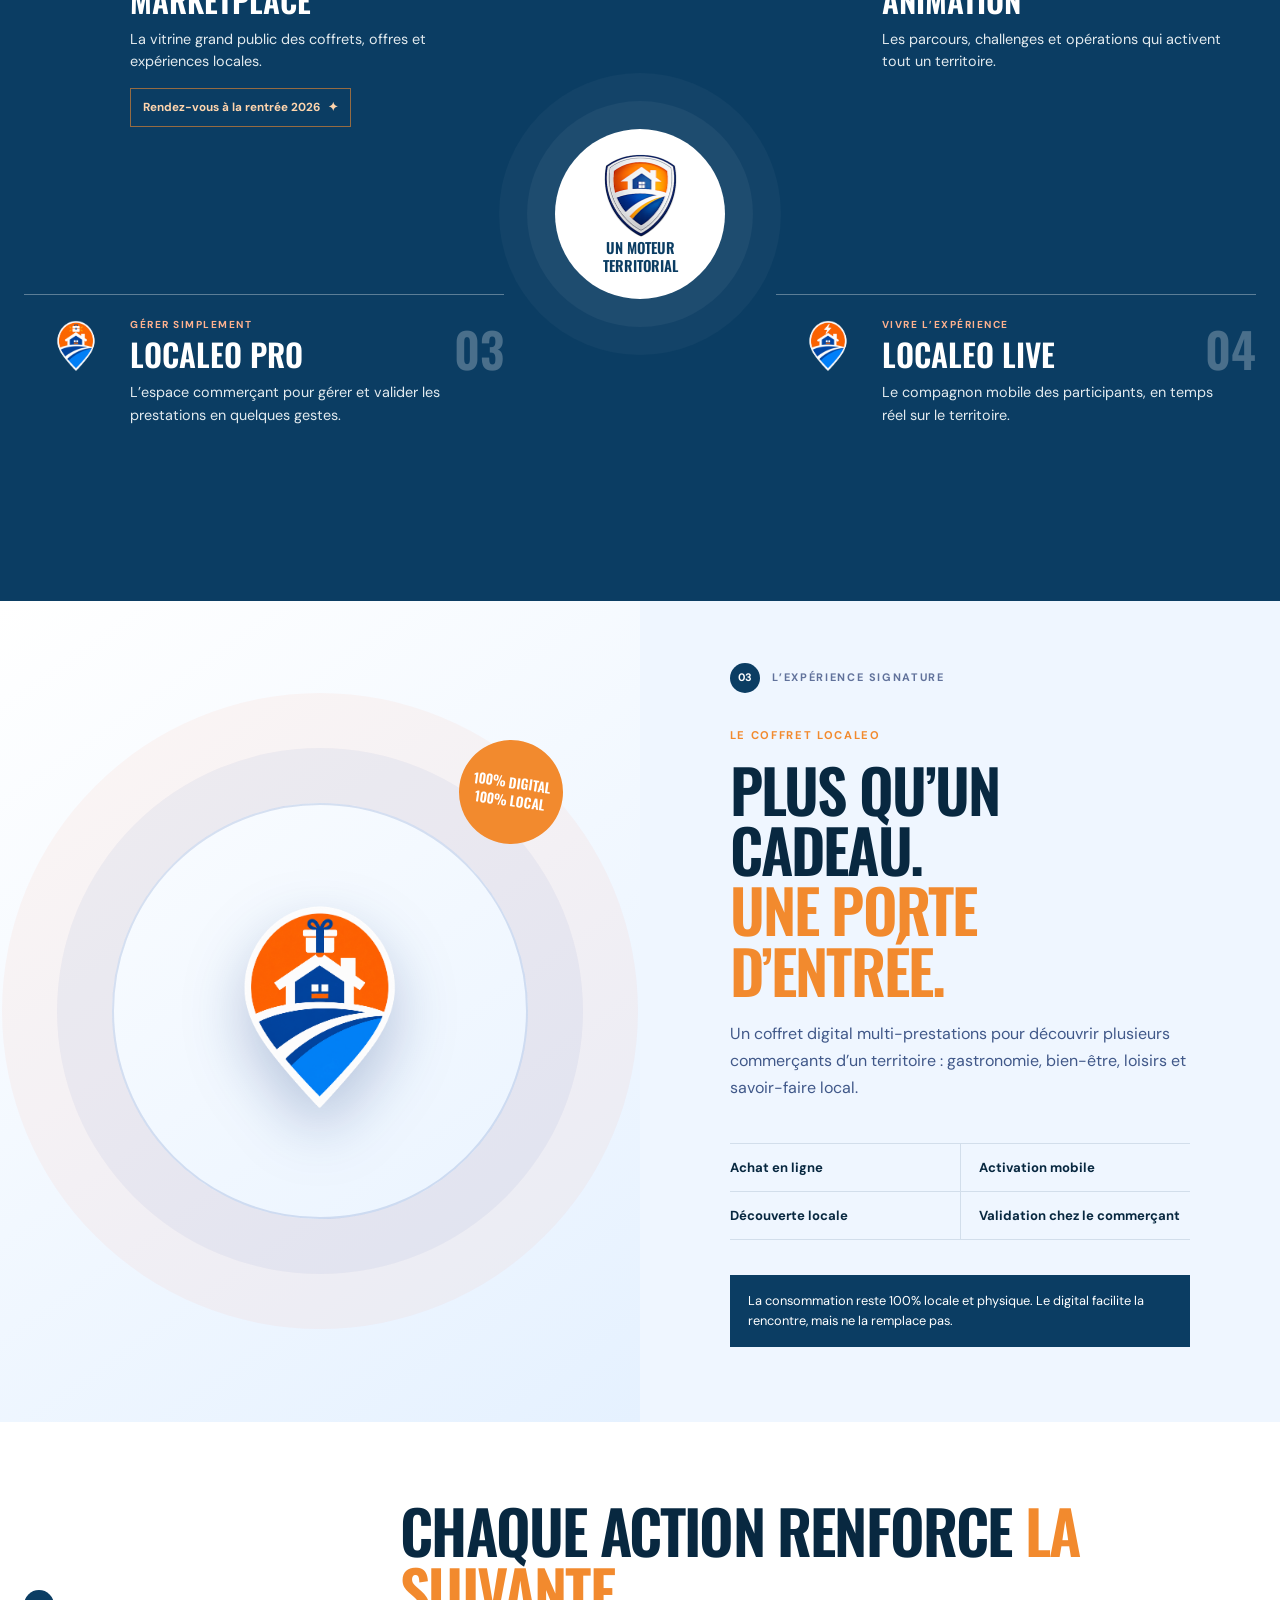
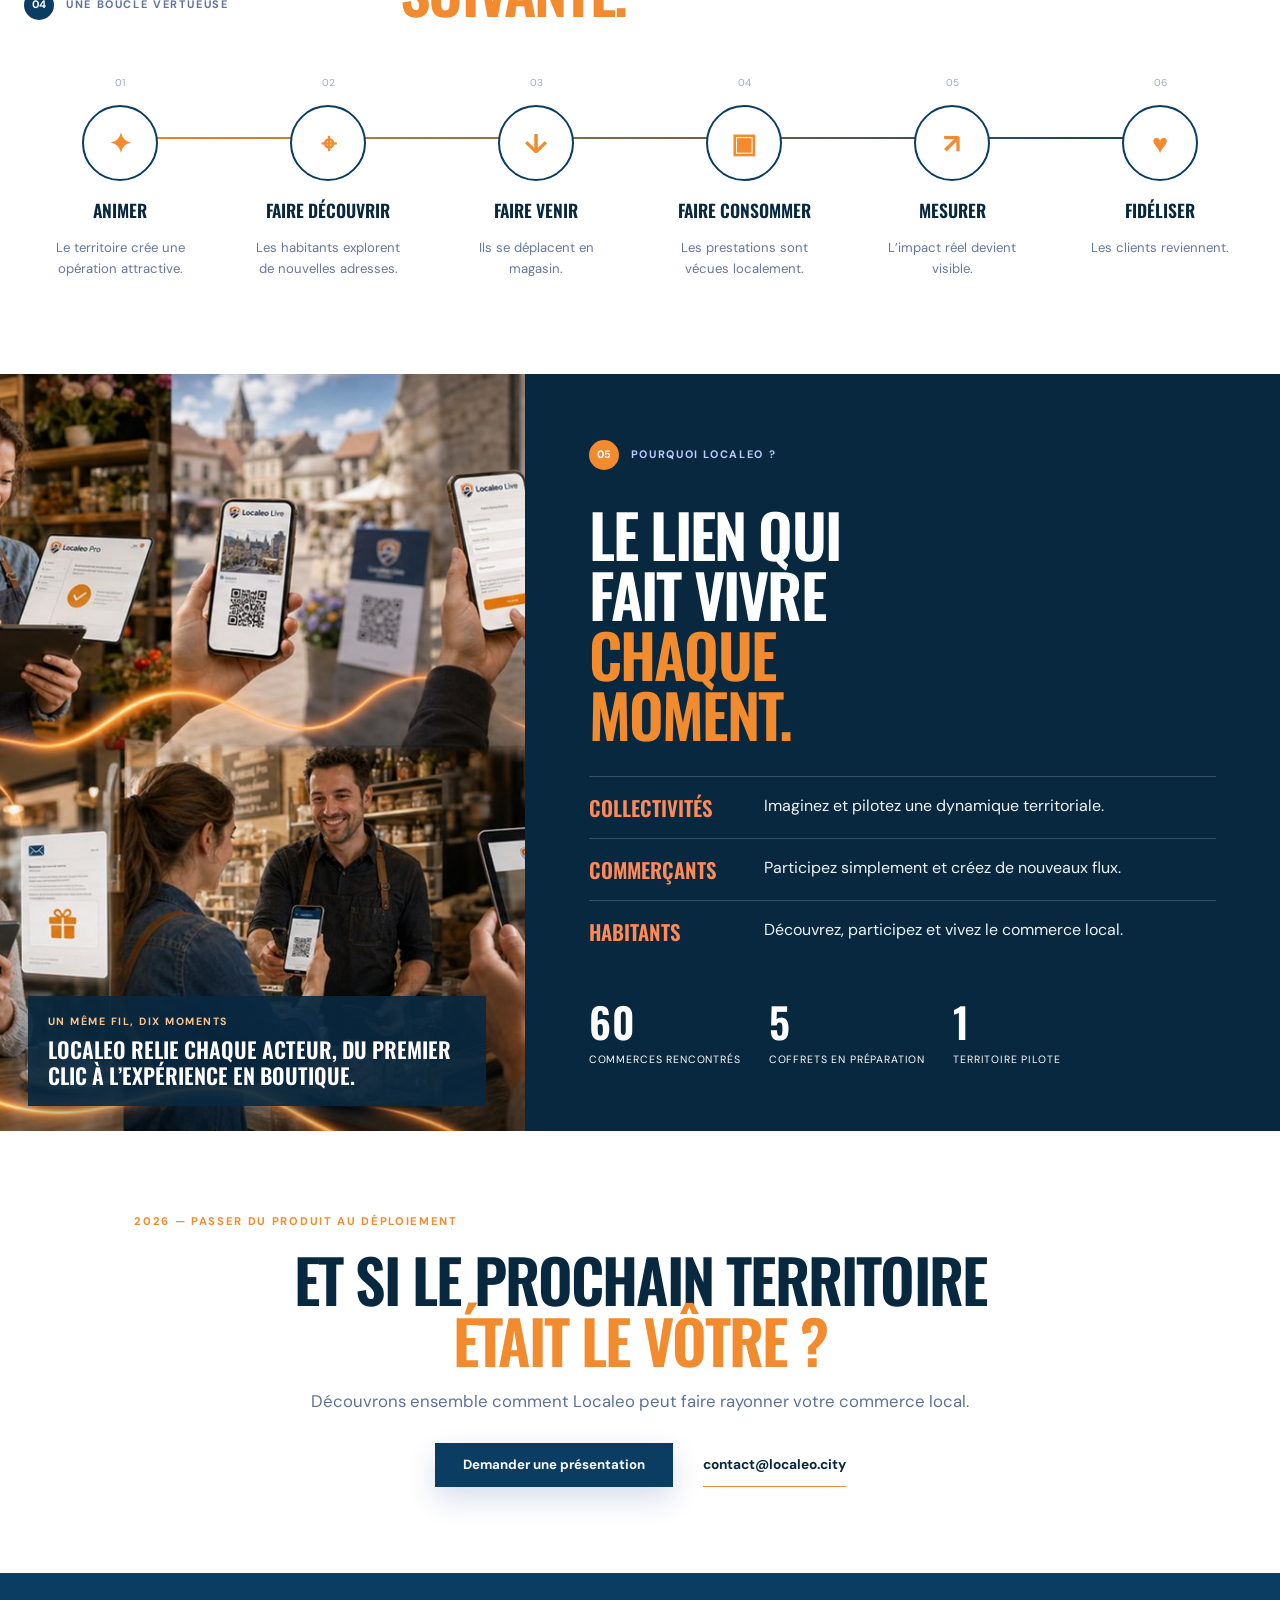
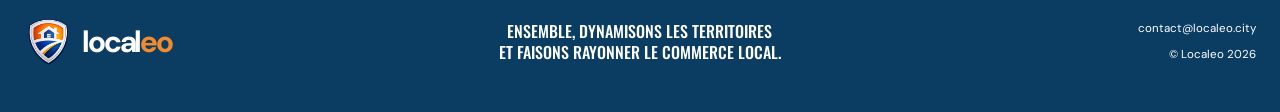
==== commit 97d36530: "commit" ====
--- a/index.html
+++ b/index.html
@@ -1,536 +1,42 @@
-﻿<!DOCTYPE html>
-<html lang="fr">
-
+<!doctype html>
+<html lang="fr">
 <head>
-  <script>
-    window.dataLayer = window.dataLayer || [];
-    function gtag(){dataLayer.push(arguments);}
-  </script>
-  <meta charset="UTF-8">
-  <meta name="viewport" content="width=device-width, initial-scale=1.0">
-  <title>Localeo | Coffrets locaux pour attirer plus de clients en commune</title>
-  <meta name="description"
-    content="Localeo aide les commerçants à attirer plus de clients localement grâce à des coffrets réunissant plusieurs commerces d’une même commune, bientôt disponibles sur une marketplace dédiée.">
-  <meta name="robots" content="index,follow">
-  <meta name="theme-color" content="#0b3d63">
-  <link rel="canonical" href="https://localeo.city/">
-  <meta property="og:type" content="website">
-  <meta property="og:locale" content="fr_FR">
-  <meta property="og:site_name" content="Localeo">
-  <meta property="og:title" content="Localeo | Coffrets locaux pour attirer plus de clients en commune">
-  <meta property="og:description" content="Des coffrets 100% digitaux conçus entre commerçants d’une même commune pour générer plus de visibilité et de passage local.">
-  <meta property="og:url" content="https://localeo.city/">
-  <meta property="og:image" content="https://localeo.city/img/hero-v27.jpg">
-  <meta name="twitter:card" content="summary_large_image">
-  <meta name="twitter:title" content="Localeo | Coffrets locaux pour attirer plus de clients en commune">
-  <meta name="twitter:description" content="Des coffrets 100% digitaux conçus entre commerçants d’une même commune pour générer plus de visibilité et de passage local.">
-  <meta name="twitter:image" content="https://localeo.city/img/hero-v27.jpg">
-  <link rel="preload" as="image" href="img/hero-v27.jpg" fetchpriority="high">
-  <link rel="preconnect" href="https://fonts.googleapis.com">
-  <link rel="preconnect" href="https://fonts.gstatic.com" crossorigin>
-  <link
-    href="https://fonts.googleapis.com/css2?family=Nunito+Sans:wght@400;600;700;800;900&family=Cormorant+Garamond:wght@500;600;700&family=Caveat:wght@600;700&display=swap"
-    rel="stylesheet">
-  <link rel="stylesheet" href="styles.css">
-
-<link rel="icon" type="image/png" sizes="32x32" href="img/favicon-32.png">
-<link rel="icon" type="image/png" sizes="16x16" href="img/favicon-16.png">
-<link rel="shortcut icon" href="favicon.ico">
-
-</head>
-
+  <script>window.dataLayer=window.dataLayer||[];function gtag(){dataLayer.push(arguments)}</script>
+  <meta charset="utf-8"><meta name="viewport" content="width=device-width,initial-scale=1">
+  <title>Localeo — Le digital au service du commerce local</title>
+  <meta name="description" content="Localeo connecte collectivités, commerçants et habitants pour animer, promouvoir et valoriser le commerce local."><meta name="theme-color" content="#062b8f"><link rel="canonical" href="https://localeo.city/">
+  <meta property="og:title" content="Localeo — Faire vivre le commerce local"><meta property="og:description" content="Un écosystème digital français conçu pour les territoires."><meta property="og:image" content="https://localeo.city/img/hero-v27.jpg"><meta name="twitter:card" content="summary_large_image">
+  <link rel="preload" as="image" href="img/hero-v27.jpg" fetchpriority="high"><link rel="preconnect" href="https://fonts.googleapis.com"><link rel="preconnect" href="https://fonts.gstatic.com" crossorigin><link href="https://fonts.googleapis.com/css2?family=DM+Sans:wght@400;500;600;700&family=Oswald:wght@500;600&display=swap" rel="stylesheet"><link rel="stylesheet" href="styles.css"><link rel="icon" href="img/favicon-32.png">
+</head>
 <body>
-  <a class="skip-link" href="#top">Aller au contenu</a>
-  <div class="launch-announcement" role="status" aria-label="Annonce d'ouverture">
-    <div class="container launch-announcement__inner">
-      <strong>Ouverture prochaine de la marketplace Localeo sur la commune pilote de Latresne, prévue début mai 2026.</strong>
+  <a class="skip-link" href="#contenu">Aller au contenu</a>
+  <header class="site-header"><a class="brand" href="#top" aria-label="Localeo, accueil"><img src="img/logo.png" alt=""><span>local<em>eo</em></span></a><button class="menu-toggle" aria-label="Ouvrir le menu" aria-controls="site-nav" aria-expanded="false">Menu</button><nav class="site-nav" id="site-nav"><a href="#solution">La solution</a><a href="#ecosysteme">L’écosystème</a><a href="#parcours">Le parcours</a><a href="#territoires">Pour qui ?</a></nav><a class="header-cta" href="#contact">Parlons de votre territoire <span>↗</span></a><div class="nav-backdrop" hidden></div></header>
+  <main id="contenu">
+    <section class="hero" id="top"><div class="hero-photo" aria-hidden="true"></div><div class="hero-overlay" aria-hidden="true"></div><div class="hero-copy"><p class="kicker"><span></span> Une solution française conçue pour les territoires</p><h1>Faire vivre<br>le commerce local<br><em>grâce au digital.</em></h1><p class="hero-lead">Localeo ramène les clients chez les commerçants grâce à un écosystème simple, engageant et mesurable.</p><div class="hero-actions"><span class="launch-badge"><b>Ça arrive !</b> La Marketplace ouvre ses portes à la rentrée 2026 <i>✦</i></span><a class="ghost-link" href="#solution">Découvrir Localeo</a></div></div><div class="hero-stamp"><img src="img/logo.png" alt=""><span>100% local<br>et physique</span></div><a class="scroll-cue" href="#solution"><span>Défiler</span><i>↓</i></a></section>
+    <section class="intro" id="solution"><div class="section-label"><span>01</span> Notre mission</div><div class="intro-main reveal"><p class="kicker orange">Le digital comme accélérateur du local</p><h2>Créer du mouvement.<br><em>Mesurer l’impact.</em></h2></div><p class="intro-copy reveal">Localeo connecte collectivités, commerçants et habitants pour créer des opérations qui se vivent sur le terrain — et donnent envie de revenir.</p><div class="promise-strip reveal"><span>ANIMER</span><i>→</i><span>FAIRE DÉCOUVRIR</span><i>→</i><span>FAIRE VENIR</span><i>→</i><span>FAIRE CONSOMMER</span><i>→</i><strong>FIDÉLISER</strong></div></section>
+    <section class="ecosystem" id="ecosysteme"><header class="section-heading reveal"><div class="section-label light"><span>02</span> Un écosystème complet</div><h2>Quatre solutions.<br><em>Une seule dynamique.</em></h2><p>Chaque outil joue son rôle. Ensemble, ils créent un parcours local fluide, du premier contact à la fidélisation.</p></header><div class="product-orbit reveal"><div class="orbit-center"><img src="img/logo.png" alt="Localeo"><span>Un moteur<br>territorial</span></div><article class="product product--market"><span class="product-number">01</span><img src="localeo-app-icons/localeo-coffret-icon.png" alt=""><div><p>Découvrir & acheter</p><h3>Localeo<br>Marketplace</h3><p class="product-copy">La vitrine grand public des coffrets, offres et expériences locales.</p><span class="product-launch">Rendez-vous à la rentrée 2026 <i>✦</i></span></div></article><article class="product product--animation"><span class="product-number">02</span><img src="localeo-app-icons/localeo-animation-icon.png" alt=""><div><p>Animer & piloter</p><h3>Localeo<br>Animation</h3><p class="product-copy">Les parcours, challenges et opérations qui activent tout un territoire.</p></div></article><article class="product product--pro"><span class="product-number">03</span><img src="localeo-app-icons/localeo-pro-icon.png" alt=""><div><p>Gérer simplement</p><h3>Localeo Pro</h3><p class="product-copy">L’espace commerçant pour gérer et valider les prestations en quelques gestes.</p></div></article><article class="product product--live"><span class="product-number">04</span><img src="localeo-app-icons/localeo-live-icon.png" alt=""><div><p>Vivre l’expérience</p><h3>Localeo Live</h3><p class="product-copy">Le compagnon mobile des participants, en temps réel sur le territoire.</p></div></article></div></section>
+    <section class="coffret" id="coffret"><div class="coffret-visual reveal"><div class="rings"></div><img src="localeo-app-icons/localeo-coffret-icon.png" alt="Icône Localeo Coffret"><span>100% digital<br>100% local</span></div><div class="coffret-copy reveal"><div class="section-label"><span>03</span> L’expérience signature</div><p class="kicker orange">Le coffret Localeo</p><h2>Plus qu’un cadeau.<br><em>Une porte d’entrée.</em></h2><p>Un coffret digital multi-prestations pour découvrir plusieurs commerçants d’un territoire : gastronomie, bien-être, loisirs et savoir-faire local.</p><ul><li>Achat en ligne</li><li>Activation mobile</li><li>Découverte locale</li><li>Validation chez le commerçant</li></ul><p class="coffret-note">La consommation reste 100% locale et physique. Le digital facilite la rencontre, mais ne la remplace pas.</p></div></section>
+    <section class="journey" id="parcours"><header class="journey-head reveal"><div class="section-label"><span>04</span> Une boucle vertueuse</div><h2>Chaque action renforce <em>la suivante.</em></h2></header><ol class="journey-track reveal"><li><span>01</span><b>✦</b><h3>Animer</h3><p>Le territoire crée une opération attractive.</p></li><li><span>02</span><b>⌖</b><h3>Faire découvrir</h3><p>Les habitants explorent de nouvelles adresses.</p></li><li><span>03</span><b>↓</b><h3>Faire venir</h3><p>Ils se déplacent en magasin.</p></li><li><span>04</span><b>▣</b><h3>Faire consommer</h3><p>Les prestations sont vécues localement.</p></li><li><span>05</span><b>↗</b><h3>Mesurer</h3><p>L’impact réel devient visible.</p></li><li><span>06</span><b>♥</b><h3>Fidéliser</h3><p>Les clients reviennent.</p></li></ol></section>
+    <section class="territories" id="territoires">
+      <figure class="life-fresco reveal"><img src="img/localeo-moments-fresque-web.jpg" alt="Les moments de vie Localeo, de la création d’une animation par la collectivité jusqu’au suivi de l’activité par les commerçants" width="1600" height="800" loading="lazy" decoding="async"><figcaption><span>Un même fil, dix moments</span><strong>Localeo relie chaque acteur, du premier clic à l’expérience en boutique.</strong></figcaption></figure>
+      <div class="territory-copy reveal"><div class="section-label light"><span>05</span> Pourquoi Localeo ?</div><h2>Le lien qui fait vivre<br><em>chaque moment.</em></h2><ul><li><strong>Collectivités</strong><span>Imaginez et pilotez une dynamique territoriale.</span></li><li><strong>Commerçants</strong><span>Participez simplement et créez de nouveaux flux.</span></li><li><strong>Habitants</strong><span>Découvrez, participez et vivez le commerce local.</span></li></ul><div class="proof-line"><p><b>60</b> commerces rencontrés</p><p><b>5</b> coffrets en préparation</p><p><b>1</b> territoire pilote</p></div></div>
+    </section>
+    <section class="contact" id="contact"><p class="kicker orange">2026 — Passer du produit au déploiement</p><h2>Et si le prochain territoire<br><em>était le vôtre ?</em></h2><p>Découvrons ensemble comment Localeo peut faire rayonner votre commerce local.</p><div class="contact-actions"><button class="button button--blue" type="button" data-contact-open>Demander une présentation</button><a href="mailto:contact@localeo.city">contact@localeo.city</a></div></section>
+  </main>
+  <dialog class="contact-dialog" id="contact-dialog" aria-labelledby="contact-dialog-title">
+    <div class="contact-dialog__panel">
+      <button class="contact-dialog__close" type="button" data-contact-close aria-label="Fermer la fenêtre">×</button>
+      <div class="contact-dialog__intro"><p class="kicker orange">Parlons de votre projet</p><h2 id="contact-dialog-title">Comment pouvons-nous vous aider ?</h2><p>Décrivez votre besoin. L’équipe Localeo vous répondra dans les meilleurs délais.</p></div>
+      <form class="support-form" id="support-form" novalidate>
+        <label class="form-field form-field--full"><span>Motif <em>*</em></span><select name="motif_id" required disabled><option value="">Chargement des motifs…</option></select><small class="field-error" data-error-for="motif_id"></small></label>
+        <label class="form-field"><span>Email <em>*</em></span><input name="email_contact" type="email" autocomplete="email" placeholder="vous@email.fr" required><small class="field-error" data-error-for="email_contact"></small></label>
+        <label class="form-field"><span>Téléphone</span><input name="telephone_contact" type="tel" autocomplete="tel" placeholder="06 12 34 56 78"><small class="field-error" data-error-for="telephone_contact"></small></label>
+        <label class="form-field form-field--full"><span>Message <em>*</em></span><textarea name="message" rows="5" minlength="10" placeholder="Présentez votre territoire et votre besoin…" required></textarea><small class="form-help">10 caractères minimum.</small><small class="field-error" data-error-for="message"></small></label>
+        <div class="support-form__feedback form-field--full" data-support-feedback role="status" aria-live="polite"></div>
+        <button class="button button--orange form-field--full" type="submit" disabled>Envoyer ma demande</button>
+      </form>
     </div>
-  </div>
-  <header class="site-header">
-    <div class="container header-row">
-      <div class="brand-wrap">
-        <a class="brand brand-lockup" href="#top" aria-label="Localeo">
-          <img src="img/logo.png" alt="Symbole Localeo" class="brand-mark" decoding="async" fetchpriority="high">
-          <span class="brand-wordmark">Local<span>eo</span></span>
-        </a>
-        <p class="brand-note">Une initiative locale pour dynamiser les commerces de proximité</p>
-      </div>
-
-      <button class="menu-toggle" aria-label="Ouvrir le menu" aria-controls="site-nav" aria-expanded="false">☰</button>
-
-      <nav id="site-nav" class="site-nav">
-        <a href="#projet" onclick="gtag('event','click_int_projet');">Le projet</a>
-        <a href="#commercants" onclick="gtag('event','click_int_commercants');">Commerçants</a>
-        <a href="#packs" onclick="gtag('event','click_int_packs');">Coffrets</a>
-        <a href="#faq"onclick="gtag('event','click_int_faq');">FAQ</a>
-        <a href="#contact" onclick="gtag('event','click_int_contact');">Contact</a>
-      </nav>
-      <div class="nav-backdrop" hidden></div>
-
-      <a href="#contact" class="header-cta" onclick="gtag('event','click_int_je_souhaite_participer');">Je souhaite participer</a>
-    </div>
-  </header>
-
-  <main id="top">
-
-    <section class="hero">
-      <div class="hero-visual"></div>
-      <div class="hero-fade"></div>
-      <div class="container hero-shell">
-        <div class="hero-panel">
-          <h1>Développez la visibilité de votre commerce<br>avec des coffrets locaux multi-commerces</h1>
-          <p class="hero-text hero-text-authentic">
-            Localeo permet à plusieurs commerçants d’une même commune de réunir leurs offres complémentaires dans un coffret 100% digital, plus visible, plus lisible et plus attractif qu’une offre isolée.</p>
-          <div class="hero-highlights" aria-label="Points clés Localeo">
-            <span>plusieurs commerçants dans un même coffret</span>
-            <span>plus de visibilité locale</span>
-            <span>plus attractif qu’une offre isolée</span>
-          </div>
-          <p class="hero-proof">Déjà 60 commerces rencontrés, 5 coffrets en préparation et une ouverture pilote prévue à Latresne début mai 2026.</p>
-          <div class="hero-actions">
-            <a href="#projet" class="btn btn-secondary" onclick="gtag('event','click_int_decouvrir_fonctionnement');">Découvrir comment ça fonctionne</a>
-            <a href="#contact" class="btn btn-primary" onclick="gtag('event','click_int_rejoindre_commercants_partenaires');">Vérifier mon éligibilité</a>
-          </div>
-        </div>
-      </div>
-    </section>
-
-    <section class="testimonials-section" id="projet">
-      <div class="container">
-        <div class="section-heading section-heading--testimonials">
-          <h2>Un besoin confirmé sur le terrain</h2>
-          <p class="packs-intro">
-            Les échanges menés avec les commerçants montrent un intérêt concret pour des coffrets locaux réunissant plusieurs offres complémentaires, plus visibles et plus attractifs qu’une action isolée.
-          </p>
-          <p class="packs-intro">60 commerces rencontrés • 5 coffrets en préparation • plusieurs secteurs déjà représentés</p>
-        </div>
-        <div class="testimonials-grid">
-          <article class="testimonial-card">
-            <p class="testimonial-quote">“Le fait de créer un coffret avec d’autres commerçants peut vraiment donner envie aux clients de découvrir plusieurs boutiques.”</p>
-            <p class="testimonial-source">Fleuriste</p>
-          </article>
-          <article class="testimonial-card">
-            <p class="testimonial-quote">“Si le coffret incite les gens à pousser la porte de notre commerce, c’est forcément intéressant.”</p>
-            <p class="testimonial-source">Boucherie</p>
-          </article>
-          <article class="testimonial-card">
-            <p class="testimonial-quote">“Le coffret peut aider à faire découvrir nos spécialités et notre savoir-faire à de nouveaux clients.”</p>
-            <p class="testimonial-source">Fromager</p>
-          </article>
-        </div>
-      </div>
-    </section>
-
-
-
-    <section class="packs-section" id="packs">
-      <div class="container">
-        <div class="section-heading section-heading--packs">
-          <h2>Des coffrets locaux pensés pour générer plus de visibilité et de passage</h2>
-          <p class="packs-intro">
-            Chaque coffret réunit plusieurs commerces complémentaires dans une offre locale plus visible, plus attractive et plus facile à diffuser qu’une offre isolée.
-          </p>
-        </div>
-
-        <div class="digital-explainer" aria-label="Fonctionnement digital des coffrets">
-          <div class="digital-explainer__badge">À retenir</div>
-          <div class="digital-explainer__content">
-            <h3>Des coffrets 100% digitaux, pensés pour être simples à intégrer dans votre quotidien</h3>
-            <p>Localeo permet à plusieurs commerçants d’une même commune de réunir leurs offres dans un coffret commun, plus visible et plus attractif qu’une action menée seul.</p>
-            <p>Le fonctionnement est simple : achat en ligne, <strong>QR code unique</strong> sur téléphone, puis validation rapide chez les commerçants participants.</p>
-            <p>Les coffrets Localeo sont <strong>100% digitaux</strong> : aucun support physique, aucune carte et aucun produit n’est expédié.</p>
-          </div>
-        </div>
-
-        <div class="key-message key-message--packs" aria-label="Bénéfice commerçant des coffrets Localeo">
-          <p class="key-message__eyebrow">Pourquoi ça fonctionne</p>
-          <p class="key-message__text">En réunissant plusieurs offres complémentaires dans un même coffret, Localeo crée une proposition plus visible et plus attractive pour les habitants qu’une offre portée par un seul commerce.</p>
-        </div>
-
-        <div class="packs-grid">
-          <article class="pack-card">
-            <div class="pack-card__media"><img src="img/packs/pack-bien-etre.webp" alt="Illustration du Coffret Bien-être" loading="lazy" decoding="async"></div>
-            <div class="pack-card__body">
-              <div class="pack-badge">BIEN-ÊTRE</div>
-              <h3>Coffret Bien-être</h3>
-              <p class="pack-types">Coiffeur • Esthétique • Massage • Fitness • Coaching • Photographe</p>
-              <p class="pack-card__lead">Une offre commune pour valoriser plusieurs professionnels du bien-être dans une même dynamique locale.</p>
-              <p class="pack-purpose">Idéal pour attirer une clientèle découverte, cadeau ou bien-être autour de plusieurs savoir-faire complémentaires.</p>
-            </div>
-          </article>
-
-          <article class="pack-card">
-            <div class="pack-card__media"><img src="img/packs/pack-gourmand.webp" alt="Illustration du Coffret Gourmand" loading="lazy" decoding="async"></div>
-            <div class="pack-card__body">
-              <div class="pack-badge">GOURMAND</div>
-              <h3>Coffret Gourmand</h3>
-              <p class="pack-types">Caviste • Fromager • Boucherie • Primeur • Salons de thé • Torréfacteur • Artisan gourmand</p>
-              <p class="pack-card__lead">Une offre gourmande conçue pour créer un parcours d’achat local entre plusieurs commerces partenaires.</p>
-              <p class="pack-purpose">Pensé pour générer du passage autour de la dégustation, des achats plaisir et de la découverte de plusieurs adresses locales.</p>
-            </div>
-          </article>
-
-          <article class="pack-card">
-            <div class="pack-card__media"><img src="img/packs/pack-saveurs-locales.webp" alt="Illustration du Coffret Saveurs Locales" loading="lazy" decoding="async"></div>
-            <div class="pack-card__body">
-              <div class="pack-badge">SAVEURS LOCALES</div>
-              <h3>Coffret Saveurs Locales</h3>
-              <p class="pack-types">Restaurant • Pizzeria • Sushi • Bistrot • Bar</p>
-              <p class="pack-card__lead">Une offre commune pour mettre en avant plusieurs adresses de restauration et de convivialité.</p>
-              <p class="pack-purpose">Utile pour faire circuler les habitants entre établissements partenaires et donner plus de visibilité à plusieurs lieux de consommation locale.</p>
-            </div>
-          </article>
-
-          <article class="pack-card">
-            <div class="pack-card__media"><img src="img/packs/pack-malin.webp" alt="Illustration du Coffret Malin" loading="lazy" decoding="async"></div>
-            <div class="pack-card__body">
-              <div class="pack-badge">MALIN</div>
-              <h3>Coffret Malin</h3>
-              <p class="pack-types">Boulanger • Épicerie • Petite alimentation</p>
-              <p class="pack-card__lead">Un coffret du quotidien pour créer des habitudes d’achat dans plusieurs commerces de proximité.</p>
-              <p class="pack-purpose">Pensé pour encourager un passage régulier, renforcer les achats de proximité et mieux activer certains moments de consommation.</p>
-            </div>
-          </article>
-        </div>
-      </div>
-    </section>
-
-<div class="container">
-  <div class="pack-concrete-example">
-    <h3>Exemple concret d’un coffret</h3>
-    <p class="pack-concrete-intro">
-      Un coffret Localeo peut réunir plusieurs commerces complémentaires d’une même commune autour d’un usage concret, d’une envie ou d’un moment de consommation.
-    </p>
-
-    <p class="pack-concrete-intro">
-      L’objectif est simple : proposer une offre plus forte à plusieurs et créer du passage dans chaque point de vente participant.
-    </p>
-
-    <div class="pack-concrete-grid">
-      <div class="pack-concrete-item">
-        <strong>🍷 Caviste</strong>
-        <span>Dégustation découverte</span>
-      </div>
-      <div class="pack-concrete-item">
-        <strong>🧀 Fromager</strong>
-        <span>Sélection artisanale</span>
-      </div>
-      <div class="pack-concrete-item">
-        <strong>🥕 Primeur</strong>
-        <span>Panier gourmand</span>
-      </div>
-      <div class="pack-concrete-item">
-        <strong>🍵 Marchand de thé</strong>
-        <span>Assortiment découverte</span>
-      </div>
-    </div>
-  </div>
-</div>
-
-
-
-    <!--
-    <section class="pillars">
-      <div class="container pillars-grid">
-        <article class="pillar-card">
-          <div class="pillar-head">
-            <span class="pillar-icon svg-pill" aria-hidden="true">
-              <svg class="icon-localeo" viewBox="0 0 24 24" aria-hidden="true">
-                <path d="M2 12s3.5-6 10-6 10 6 10 6-3.5 6-10 6-10-6-10-6z"></path>
-                <circle cx="12" cy="12" r="2.5"></circle>
-              </svg>
-            </span>
-            <h3>Plus de visibilité locale</h3>
-          </div>
-          <p>Des offres plus lisibles, plus relayables et plus visibles auprès des habitants.</p>
-        </article>
-        <article class="pillar-card">
-          <div class="pillar-head">
-            <span class="pillar-icon svg-pill" aria-hidden="true">
-              <svg class="icon-localeo" viewBox="0 0 24 24" aria-hidden="true">
-                <path d="M8 8h-2a4 4 0 0 0 0 8h2"></path>
-                <path d="M16 8h2a4 4 0 0 1 0 8h-2"></path>
-                <path d="M8 12h8"></path>
-              </svg>
-            </span>
-            <h3>Des coffrets mutualisés</h3>
-          </div>
-          <p>Une logique collective qui permet aux commerçants de proposer davantage ensemble.</p>
-        </article>
-        <article class="pillar-card">
-          <div class="pillar-head">
-            <span class="pillar-icon svg-pill" aria-hidden="true">
-              <svg class="icon-localeo" viewBox="0 0 24 24" aria-hidden="true">
-                <circle cx="12" cy="5" r="2"></circle>
-                <circle cx="5" cy="19" r="2"></circle>
-                <circle cx="19" cy="19" r="2"></circle>
-                <path d="M12 7v4"></path>
-                <path d="M12 11 6.5 17"></path>
-                <path d="M12 11 17.5 17"></path>
-              </svg>
-            </span>
-            <h3>Activation du territoire</h3>
-          </div>
-          <p>Une dynamique concrète qui relie habitants, commerces de proximité et communes.</p>
-        </article>
-      </div>
-    </section>
-    -->
-    <section id="commercants" class="merchant-panel">
-      <div class="merchant-image"></div>
-      <div class="merchant-overlay-bg"></div>
-      <div class="container merchant-top">
-        <p class="merchant-title">Côté <span>commerçants</span></p>
-        <p class="merchant-intro">Localeo réunit plusieurs offres locales dans des coffrets <strong>100% digitaux</strong> conçus pour générer plus de visibilité, plus de passage et une gestion simple côté commerçant.</p>
-
-        <div class="merchant-block">
-          <h3 class="merchant-block-title">Ce que Localeo peut apporter à votre commerce</h3>
-          <div class="merchant-value-grid">
-            <article class="merchant-value-card">
-              <h3>Plus de clients locaux</h3>
-              <p>Attirez de nouveaux clients grâce à une offre plus visible qu’une action isolée.</p>
-            </article>
-            <article class="merchant-value-card">
-              <h3>Plus de passage</h3>
-              <p>Créez plus de fréquentation, y compris sur les heures creuses.</p>
-            </article>
-            <article class="merchant-value-card">
-              <h3>Une offre plus forte</h3>
-              <p>Associez votre activité à d’autres commerces complémentaires dans un coffret cohérent.</p>
-            </article>
-            <article class="merchant-value-card">
-              <h3>Une gestion simple</h3>
-              <p>QR code, validation rapide, suivi des reversements et aucun support physique à gérer grâce à l’application commerçant.</p>
-            </article>
-          </div>
-        </div>
-
-        <div class="merchant-block">
-          <h3 class="merchant-block-title">Comment fonctionne un coffret Localeo ?</h3>
-          <div class="steps linked-steps">
-            <article class="step-card active">
-              <span class="step-dot"></span>
-              <div>
-                <h4>Étape 1 — Définition de votre offre</h4>
-                <p>Nous définissons avec vous la place de votre prestation dans un coffret cohérent pour votre commune.</p>
-              </div>
-            </article>
-            <article class="step-card">
-              <span class="step-dot"></span>
-              <div>
-                <h4>Étape 2 — Intégration dans le coffret</h4>
-                <p>Nous réunissons plusieurs offres complémentaires dans un coffret simple, lisible et adapté à votre commune.</p>
-              </div>
-            </article>
-            <article class="step-card">
-              <span class="step-dot"></span>
-              <div>
-                <h4>Étape 3 — Validation de la prestation</h4>
-                <p>Localeo met le coffret en visibilité sur sa marketplace, puis vous validez les prestations simplement depuis l’application commerçant, sans support physique à gérer.</p>
-              </div>
-            </article>
-          </div>
-        </div>
-
-        <div class="merchant-block">
-          <h3 class="merchant-block-title">Votre rôle dans le coffret</h3>
-          <div class="merchant-benefits merchant-benefits--large">
-            <span>Partager votre activité et l’offre que vous pouvez proposer</span>
-            <span>Valider avec nous la place de votre commerce dans un coffret</span>
-            <span>Utiliser l’application commerçant pour valider vos prestations</span>
-            <span>Suivre simplement l’activité liée à votre offre</span>
-          </div>
-        </div>
-
-        <div class="merchant-block">
-          <h3 class="merchant-block-title">Ce que Localeo prend en charge</h3>
-          <div class="merchant-benefits merchant-benefits--large">
-            <span>Construire un coffret cohérent avec des commerces complémentaires</span>
-            <span>Mettre le coffret en visibilité sur la marketplace Localeo</span>
-            <span>Fournir l’application commerçant pour piloter votre offre</span>
-            <span>Permettre un fonctionnement 100% digital sans support physique</span>
-          </div>
-        </div>
-
-        <div class="merchant-block">
-          <h3 class="merchant-block-title">Une application commerçant pour piloter votre offre</h3>
-          <div class="merchant-benefits merchant-benefits--large">
-            <span>Valider les prestations en quelques secondes</span>
-            <span>Suivre les reversements liés à vos prestations</span>
-            <span>Mettre à jour et animer le contenu de votre offre</span>
-            <span>Garder une gestion simple depuis un outil dédié</span>
-          </div>
-        </div>
-
-        <div class="merchant-block">
-          <h3 class="merchant-block-title">Pourquoi rejoindre Localeo dès aujourd’hui ?</h3>
-          <div class="merchant-benefits merchant-benefits--large">
-            <span>Intégrer les premiers coffrets de votre commune</span>
-            <span>Être visible dès le lancement</span>
-            <span>Être prioritaire sur les premiers coffrets cohérents</span>
-            <span>Entrer tôt dans la marketplace Localeo</span>
-            <span>Participer à la construction de l’offre</span>
-          </div>
-        </div>
-
-        <div class="merchant-cta-row">
-          <p>Rejoignez les premiers commerçants partenaires.</p>
-          <a href="#contact" class="btn btn-primary" onclick="gtag('event','click_int_je_souhaite_participer');">Être recontacté</a>
-        </div>
-</div>
-    </section>
-
-    <section id="faq" class="faq-section">
-      <div class="container faq-wrap">
-        <h3>FAQ commerçants</h3>
-        <p class="faq-intro">Les réponses essentielles avant de rejoindre les premiers coffrets Localeo.</p>
-
-        <details open>
-          <summary>Est-ce que Localeo est déjà disponible ?</summary>
-          <p>Localeo est en phase de lancement. Nous construisons les premiers coffrets avec des commerçants partenaires et préparons une première version de la marketplace ainsi qu’une application commerçant.</p>
-        </details>
-
-        <details>
-          <summary>Pourquoi rejoindre maintenant si le projet n’est pas encore lancé ?</summary>
-          <p>Parce que les premiers commerçants partenaires participeront aux premiers coffrets de leur commune et feront partie des premiers commerces visibles à l’ouverture de la marketplace Localeo.</p>
-        </details>
-
-        <details>
-          <summary>Est-ce que participer coûte quelque chose au commerçant ?</summary>
-          <p>Non. Rejoindre Localeo est gratuit et sans engagement financier au démarrage.</p>
-        </details>
-
-        <details>
-          <summary>Dois-je m’engager immédiatement ?</summary>
-          <p>Non. Il n’y a ni frais d’engagement ni abonnement au démarrage. L’objectif est d’échanger d’abord sur votre intérêt et sur la place que votre commerce peut prendre dans un coffret.</p>
-        </details>
-
-        <details>
-          <summary>Où peut-on acheter les coffrets ?</summary>
-          <p>Les premiers coffrets seront disponibles sur la marketplace Localeo, progressivement à mesure que les offres seront finalisées avec les commerçants partenaires des communes concernées.</p>
-        </details>
-
-        <details>
-          <summary>Comment le client utilise-t-il son coffret ?</summary>
-          <p>Le client présente un <strong>QRCode unique</strong> chez vous. Vous le scannez et validez la prestation en quelques secondes depuis l’application commerçant Localeo.</p>
-        </details>
-
-        <details>
-          <summary>À quoi sert l’application commerçant ?</summary>
-          <p>L’application commerçant vous permet de valider les prestations, de suivre les reversements liés à vos offres et d’animer le contenu de votre prestation au fil du temps.</p>
-        </details>
-
-        <details>
-          <summary>Comment suis-je rémunéré ?</summary>
-          <p>Vous êtes rémunéré sous forme de reversement mensuel, sur la base du prix de la prestation défini ensemble en amont. Le suivi des reversements se fait depuis l’application commerçant.</p>
-        </details>
-
-      </div>
-    </section>
-
-    <section id="contact" class="contact-section">
-      <div class="container contact-wrap">
-        <h3>Rejoindre les premiers commerçants partenaires</h3>
-        <div class="contact-grid">
-          <a class="contact-card contact-card--primary" href="https://tally.so/r/5Bk42E" target="_blank" rel="noopener noreferrer" onclick="gtag('event','click_ext_demande_recontact');">
-            <span class="contact-mark svg-contact" aria-hidden="true">
-              <svg class="icon-localeo" viewBox="0 0 24 24" aria-hidden="true">
-                <rect x="5" y="3" width="14" height="18" rx="2"></rect>
-                <path d="M8 8h8"></path>
-                <path d="M8 12h8"></path>
-                <path d="M8 16h5"></path>
-              </svg>
-            </span>
-            <div>
-              <strong>Être recontacté</strong>
-              <span>Le moyen le plus simple pour voir si votre commerce peut rejoindre un premier coffret Localeo.</span>
-            </div>
-          </a>
-          <a class="contact-card" href="mailto:contactlocaleo@gmail.com" onclick="gtag('event','click_ext_contact');">
-            <span class="contact-mark svg-contact" aria-hidden="true">
-              <svg class="icon-localeo" viewBox="0 0 24 24" aria-hidden="true">
-                <circle cx="12" cy="8" r="3"></circle>
-                <path d="M5 20c1.5-3 4-4.5 7-4.5s5.5 1.5 7 4.5"></path>
-              </svg>
-            </span>
-            <div>
-              <strong>Prendre contact</strong>
-              <div class="contact-details">
-                <div class="contact-line">
-                  <svg class="icon-localeo" viewBox="0 0 24 24" aria-hidden="true">
-                    <rect x="3" y="5" width="18" height="14" rx="2"></rect>
-                    <path d="M3 7l9 6 9-6"></path>
-                  </svg>
-                  <span>contactlocaleo@gmail.com</span>
-                </div>
-                <div class="contact-line">
-                  <svg class="icon-localeo" viewBox="0 0 24 24" aria-hidden="true">
-                    <path
-                      d="M22 16.9v3a2 2 0 0 1-2.2 2 19.8 19.8 0 0 1-8.6-3.1 19.5 19.5 0 0 1-6-6A19.8 19.8 0 0 1 2.1 4.2 2 2 0 0 1 4.1 2h3a2 2 0 0 1 2 1.7c.1.9.4 1.8.7 2.6a2 2 0 0 1-.5 2L8.2 9.3a16 16 0 0 0 6.5 6.5l1-1.1a2 2 0 0 1 2-.5c.8.3 1.7.6 2.6.7A2 2 0 0 1 22 16.9z">
-                    </path>
-                  </svg>
-                  <span>07 80 37 67 51</span>
-                </div>
-              </div>
-            </div>
-          </a>
-          <a class="contact-card" href="https://www.facebook.com/profile.php?id=61586409877177&locale=fr_FR" target="_blank" rel="noopener noreferrer" onclick="gtag('event','click_ext_facebook');">
-            <span class="contact-mark svg-contact" aria-hidden="true">
-              <svg class="icon-localeo" viewBox="0 0 24 24" aria-hidden="true">
-                <path d="M14 8h3"></path>
-                <path d="M15 4h-1a4 4 0 0 0-4 4v3H7v4h3v5"></path>
-              </svg>
-            </span>
-            <div>
-              <strong>Suivre le projet</strong>
-              <span>Voir les avancées du lancement sur Facebook</span>
-            </div>
-          </a>
-          <a class="contact-card" href="https://tally.so/r/Zj6NMy" target="_blank" rel="noopener noreferrer" onclick="gtag('event','click_ext_proposition_offre');">
-            <span class="contact-mark svg-contact" aria-hidden="true">
-              <svg class="icon-localeo" viewBox="0 0 24 24" aria-hidden="true">
-                <rect x="3" y="8" width="18" height="13"></rect>
-                <path d="M12 8v13"></path>
-                <path d="M3 12h18"></path>
-                <path d="M12 8c-1.5-2-4-2-4 0h4z"></path>
-                <path d="M12 8c1.5-2 4-2 4 0h-4z"></path>
-              </svg>
-            </span>
-            <div>
-              <strong>Proposer une offre</strong>
-              <span>Contribuer à la construction des premiers coffrets de votre commune</span>
-            </div>
-          </a>
-        </div>
-      </div>
-    </section>
-  </main>
-  <div class="consent-banner" id="consent-banner" hidden>
-    <div class="consent-banner__content">
-      <p class="consent-banner__title">Mesure d’audience</p>
-      <p class="consent-banner__text">Localeo utilise Google Analytics uniquement si vous l’acceptez, afin de mieux comprendre l’usage du site.</p>
-    </div>
-    <div class="consent-banner__actions">
-      <button class="btn btn-secondary consent-banner__button" type="button" data-consent-action="reject" onclick="window.setLocaleoConsent && window.setLocaleoConsent('rejected')">Refuser</button>
-      <button class="btn btn-primary consent-banner__button" type="button" data-consent-action="accept" onclick="window.setLocaleoConsent && window.setLocaleoConsent('accepted')">Accepter</button>
-    </div>
-  </div>
-  <script src="script.js" defer></script>
-  <footer class="site-footer">
-    <div class="container footer-wrap">
-      <p class="footer-quote">
-        Chez Localeo, la proximité n'est pas qu'un discours.<br>
-      </p>
-      <p class="footer-signature">
-        Localeo · 2026
-      </p>
-    </div>
-  </footer>
-
-</body>
-
-</html>
-
-
-
-
+  </dialog>
+  <div class="consent-banner" id="consent-banner" hidden><p><strong>Mesure d’audience</strong><br>Google Analytics est utilisé uniquement avec votre accord.</p><div><button type="button" data-consent-action="reject">Refuser</button><button type="button" data-consent-action="accept">Accepter</button></div></div>
+  <footer class="site-footer"><a class="brand" href="#top"><img src="img/logo.png" alt=""><span>local<em>eo</em></span></a><p>Ensemble, dynamisons les territoires<br>et faisons rayonner le commerce local.</p><div><a href="mailto:contact@localeo.city">contact@localeo.city</a><span>© Localeo 2026</span></div></footer><script src="script.js" defer></script>
+</body></html>
--- a/styles.css
+++ b/styles.css
@@ -1,4312 +1,53 @@
-:root {
-  --blue-950: #082840;
-  --blue-900: #0b3d63;
-  --blue-880: #0d456d;
-  --blue-100: #eff5fa;
-  --text: #123b5d;
-  --muted: #5f7891;
-  --bg: #f4f8fc;
-  --surface: #ffffff;
-  --line: rgba(11, 61, 99, .10);
-  --accent: #f28a2e;
-  --accent-soft: #fff1e4;
-  --success: #28a85f;
-  --shadow: 0 16px 36px rgba(11, 61, 99, .10);
-  --container: 1160px;
-}
+:root{--blue:#082d91;--deep:#041f6c;--orange:#ff520c;--sky:#eff6ff;--ink:#081b4f;--paper:#fff;--line:#0b3b9b20;--sans:"DM Sans",sans-serif;--display:"Oswald",sans-serif}*{box-sizing:border-box}html{scroll-behavior:smooth}body{margin:0;background:var(--paper);color:var(--ink);font-family:var(--sans);overflow-x:hidden}a{color:inherit;text-decoration:none}.skip-link{position:fixed;top:-60px;left:12px;z-index:100;background:#fff;padding:12px}.skip-link:focus{top:12px}.site-header{position:absolute;top:0;left:0;right:0;z-index:30;height:86px;display:flex;align-items:center;gap:42px;padding:0 5vw;color:#fff;border-bottom:1px solid #ffffff30;transition:.3s}.site-header.is-scrolled{position:fixed;height:70px;background:#fffffff2;color:var(--blue);border-color:var(--line);box-shadow:0 8px 30px #06266e12;backdrop-filter:blur(12px)}.brand{display:flex;align-items:center;gap:10px;font-size:1.9rem;font-weight:700;letter-spacing:-.07em}.brand img{width:48px;height:48px;object-fit:contain}.brand em{font-style:normal;color:var(--orange)}.site-nav{display:flex;gap:30px;margin-left:auto;font-size:.84rem;font-weight:700}.site-nav a{position:relative}.site-nav a:after{content:"";position:absolute;left:0;right:100%;bottom:-7px;height:2px;background:var(--orange);transition:.25s}.site-nav a:hover:after{right:0}.header-cta{padding:13px 18px;border:1px solid currentColor;font-size:.79rem;font-weight:700}.header-cta span{color:var(--orange)}.menu-toggle{display:none}.hero{position:relative;height:100svh;min-height:720px;overflow:hidden;color:#fff;background:var(--deep)}.hero-photo{position:absolute;inset:0;background:url("img/hero-v27.jpg") 66% center/cover;animation:heroZoom 11s ease-out both}.hero-overlay{position:absolute;inset:0;background:linear-gradient(90deg,#041c70f5 0%,#062b8fe5 43%,#062b8f3d 75%),linear-gradient(0deg,#03185ead,transparent 47%)}.hero-copy{position:absolute;left:7vw;top:52%;width:min(780px,70vw);transform:translateY(-45%);animation:heroEnter .9s .1s both}.kicker{margin:0 0 20px;text-transform:uppercase;letter-spacing:.15em;font-size:.7rem;font-weight:700}.kicker span{display:inline-block;width:24px;height:2px;margin:0 9px 3px 0;background:var(--orange)}.kicker.orange{color:var(--orange)}.hero h1{margin:0;font:600 clamp(4.5rem,8vw,8.4rem)/.9 var(--display);letter-spacing:-.035em;text-transform:uppercase}.hero h1 em,.intro h2 em,.section-heading h2 em,.coffret h2 em,.journey h2 em,.territories h2 em,.contact h2 em{font-style:normal;color:var(--orange)}.hero-lead{max-width:610px;margin:28px 0 34px;font-size:clamp(1rem,1.4vw,1.25rem);line-height:1.55}.hero-actions{display:flex;align-items:center;gap:28px}.button{display:inline-flex;align-items:center;justify-content:center;min-height:54px;padding:0 25px;font-size:.83rem;font-weight:700;transition:transform .25s,box-shadow .25s}.button:hover{transform:translateY(-3px)}.button--orange{background:var(--orange);color:#fff;box-shadow:0 13px 30px #e9430055}.ghost-link{padding:12px 0;border-bottom:1px solid #ffffff77;font-size:.84rem;font-weight:700}.hero-stamp{position:absolute;right:6vw;bottom:9vh;width:156px;height:156px;border-radius:50%;background:#fff;color:var(--blue);display:grid;place-content:center;justify-items:center;text-align:center;font-size:.67rem;font-weight:700;text-transform:uppercase;letter-spacing:.08em;box-shadow:0 0 0 12px #ffffff20;animation:stampIn .8s .7s both}.hero-stamp img{width:68px;margin-bottom:5px}.scroll-cue{position:absolute;left:7vw;bottom:24px;display:flex;gap:12px;align-items:center;font-size:.62rem;text-transform:uppercase;letter-spacing:.2em}.scroll-cue i{font-style:normal;color:var(--orange);animation:bob 1.6s infinite}.section-label{display:flex;align-items:center;gap:12px;text-transform:uppercase;letter-spacing:.15em;font-size:.68rem;font-weight:700;color:#61729b}.section-label span{display:grid;place-items:center;width:30px;height:30px;border-radius:50%;background:var(--blue);color:#fff;letter-spacing:0}.section-label.light{color:#b9ccff}.section-label.light span{background:var(--orange)}.intro{padding:120px 7vw 0;display:grid;grid-template-columns:.65fr 2fr 1fr;gap:5vw;align-items:start}.intro-main h2,.section-heading h2,.coffret h2,.journey h2,.territories h2,.contact h2{margin:0;font:600 clamp(3.3rem,5.9vw,6.2rem)/.97 var(--display);letter-spacing:-.03em;text-transform:uppercase}.intro-copy{margin:42px 0 0;font-size:1.05rem;line-height:1.7;color:#49608f}.promise-strip{grid-column:1/-1;margin-top:75px;padding:24px 28px;background:var(--blue);color:#fff;display:flex;align-items:center;justify-content:space-between;gap:18px;font:500 clamp(.75rem,1.05vw,1rem) var(--display);letter-spacing:.04em}.promise-strip i{color:var(--orange);font-style:normal}.ecosystem{margin-top:120px;padding:115px 7vw 125px;background:var(--blue);color:#fff}.section-heading{display:grid;grid-template-columns:.8fr 1.7fr 1fr;gap:5vw;align-items:end}.section-heading>p{margin:0 0 8px;color:#c8d6ff;line-height:1.65}.product-orbit{position:relative;min-height:800px;margin-top:80px}.orbit-center{position:absolute;z-index:2;left:50%;top:50%;width:215px;height:215px;transform:translate(-50%,-50%);display:grid;place-content:center;justify-items:center;text-align:center;border-radius:50%;background:#fff;color:var(--blue);box-shadow:0 0 0 35px #ffffff0c,0 0 0 70px #ffffff08}.orbit-center img{width:96px}.orbit-center span{font:600 1.05rem/1.2 var(--display);text-transform:uppercase}.product{position:absolute;width:39%;min-height:275px;padding:30px;display:grid;grid-template-columns:80px 1fr;gap:24px;border-top:1px solid #ffffff55;transition:.35s}.product:hover{background:#ffffff0b;transform:translateY(-6px)}.product--market{left:0;top:0}.product--animation{right:0;top:0}.product--pro{left:0;bottom:0}.product--live{right:0;bottom:0}.product img,.product-icon{width:72px;height:72px;object-fit:contain}.product-icon{display:grid;place-items:center;border-radius:50%;background:var(--orange);font-size:2.5rem}.product-number{position:absolute;right:0;top:28px;color:#ffffff42;font:600 3.5rem var(--display)}.product>div>p:first-child{margin:0 0 6px;color:#ffb28f;text-transform:uppercase;letter-spacing:.15em;font-size:.63rem;font-weight:700}.product h3{margin:0;font:600 clamp(2rem,3vw,3.2rem)/1 var(--display);text-transform:uppercase}.product-copy{max-width:340px;margin:16px 0 0;color:#cbd8ff;font-size:.89rem;line-height:1.6}.coffret{display:grid;grid-template-columns:1fr 1fr;min-height:800px;background:var(--sky)}.coffret-visual{position:relative;display:grid;place-items:center;overflow:hidden;background:linear-gradient(145deg,#fff,#e5f1ff)}.coffret-visual .rings{position:absolute;width:min(65%,500px);aspect-ratio:1;border:2px solid #0a3b9c24;border-radius:50%;box-shadow:0 0 0 55px #0a3b9c0c,0 0 0 110px #ff520c0b}.coffret-visual img{position:relative;width:min(42%,300px);filter:drop-shadow(0 25px 30px #092b7240);animation:float 4s ease-in-out infinite}.coffret-visual>span{position:absolute;right:12%;top:17%;width:120px;height:120px;display:grid;place-items:center;text-align:center;border-radius:50%;background:var(--orange);color:#fff;font:600 .85rem/1.3 var(--display);text-transform:uppercase;transform:rotate(8deg)}.coffret-copy{padding:110px 7vw 100px}.coffret-copy .kicker{margin:52px 0 16px}.coffret-copy>p:not(.kicker,.coffret-note){max-width:650px;margin:28px 0;color:#405889;line-height:1.7}.coffret-copy ul{display:grid;grid-template-columns:1fr 1fr;gap:0;margin:34px 0;padding:0;list-style:none;border-top:1px solid var(--line)}.coffret-copy li{padding:18px 0;border-bottom:1px solid var(--line);font-weight:700;font-size:.82rem}.coffret-copy li:nth-child(even){padding-left:18px;border-left:1px solid var(--line)}.coffret-note{padding:20px 22px;background:var(--blue);color:#fff;font-size:.8rem;line-height:1.55}.journey{padding:120px 7vw}.journey-head{display:grid;grid-template-columns:.7fr 2fr;gap:6vw;align-items:end}.journey-track{position:relative;display:grid;grid-template-columns:repeat(6,1fr);gap:16px;margin:80px 0 0;padding:0;list-style:none}.journey-track:before{content:"";position:absolute;left:5%;right:5%;top:82px;height:2px;background:linear-gradient(90deg,var(--orange),var(--blue))}.journey-track li{position:relative;text-align:center}.journey-track li>span{color:#9aa8c5;font-size:.63rem}.journey-track b{position:relative;z-index:1;width:92px;height:92px;margin:16px auto 22px;display:grid;place-items:center;border-radius:50%;background:#fff;border:2px solid var(--blue);color:var(--orange);font-size:1.7rem;transition:.3s}.journey-track li:hover b{transform:scale(1.1);background:var(--blue);color:#fff}.journey-track h3{margin:0;font:600 1.1rem var(--display);text-transform:uppercase}.journey-track p{font-size:.76rem;line-height:1.55;color:#66779c}.territories{display:grid;grid-template-columns:.9fr 1.1fr;min-height:780px;background:var(--deep);color:#fff}.territory-photo{background:linear-gradient(#062b8f22,#062b8f22),url("img/footer-v27.jpg") center/cover}.territory-copy{padding:100px 7vw}.territory-copy h2{margin-top:48px}.territory-copy ul{margin:48px 0 0;padding:0;list-style:none}.territory-copy li{display:grid;grid-template-columns:150px 1fr;gap:25px;padding:20px 0;border-top:1px solid #ffffff30}.territory-copy li strong{font:600 1.3rem var(--display);text-transform:uppercase;color:#ff8a57}.territory-copy li span{color:#d1dcff;line-height:1.5}.proof-line{display:flex;gap:28px;margin-top:45px}.proof-line p{margin:0;font-size:.66rem;text-transform:uppercase;letter-spacing:.08em}.proof-line b{display:block;color:#fff;font:600 2.6rem var(--display)}.contact{padding:135px 7vw;text-align:center;background:#fff}.contact h2{margin:18px auto 25px}.contact>p:not(.kicker){color:#5e719a}.contact-actions{display:flex;align-items:center;justify-content:center;gap:30px;margin-top:38px}.button--blue{background:var(--blue);color:#fff;box-shadow:0 12px 28px #082d9128}.contact-actions>a:not(.button){font-size:.86rem;font-weight:700;border-bottom:1px solid var(--orange)}.site-footer{padding:44px 7vw;background:var(--blue);color:#fff;display:grid;grid-template-columns:1fr 1fr 1fr;align-items:center}.site-footer>p{text-align:center;font:500 1rem/1.35 var(--display);text-transform:uppercase}.site-footer>div{justify-self:end;display:grid;text-align:right;gap:7px;font-size:.72rem}.consent-banner{position:fixed;z-index:50;right:20px;bottom:20px;max-width:470px;padding:18px 20px;background:#fff;border:1px solid var(--line);box-shadow:0 15px 50px #041f6c30;display:flex;gap:20px;align-items:center}.consent-banner[hidden]{display:none}.consent-banner p{font-size:.8rem;line-height:1.45;margin:0}.consent-banner button{padding:8px;border:1px solid var(--line);background:#fff}.consent-banner button:last-child{background:var(--blue);color:#fff}.reveal{opacity:0;transform:translateY(28px);transition:opacity .75s,transform .75s}.reveal.is-visible{opacity:1;transform:none}@keyframes heroEnter{from{opacity:0;transform:translateY(-38%)}to{opacity:1;transform:translateY(-45%)}}@keyframes heroZoom{from{transform:scale(1.06)}to{transform:scale(1)}}@keyframes stampIn{from{opacity:0;transform:scale(.7) rotate(-12deg)}to{opacity:1;transform:scale(1) rotate(0)}}@keyframes bob{50%{transform:translateY(5px)}}@keyframes float{50%{transform:translateY(-12px) rotate(2deg)}}
+@media(max-width:950px){.site-header{height:70px;padding:0 20px}.site-nav{position:fixed;right:-100%;top:0;width:min(85vw,380px);height:100vh;z-index:4;padding:100px 32px;background:#fff;color:var(--blue);display:flex;flex-direction:column;gap:28px;transition:right .3s}.site-nav.is-open{right:0}.menu-toggle{display:block;margin-left:auto;z-index:5;border:0;background:none;color:inherit;font-weight:700}.header-cta{display:none}.nav-backdrop{position:fixed;inset:0;background:#03164999;z-index:3}.hero{min-height:700px}.hero-copy{left:22px;right:22px;width:auto}.hero h1{font-size:clamp(3.6rem,14vw,6rem)}.hero-stamp{width:115px;height:115px;right:25px;bottom:65px}.hero-stamp img{width:48px}.scroll-cue{left:22px}.intro{padding:85px 22px 0;grid-template-columns:1fr}.intro-copy{margin:0}.promise-strip{margin-top:35px;margin-left:-22px;margin-right:-22px;overflow:auto;justify-content:flex-start;white-space:nowrap}.section-heading{grid-template-columns:1fr;gap:25px}.ecosystem{padding:80px 22px}.product-orbit{min-height:auto;display:grid;grid-template-columns:1fr 1fr;gap:25px;margin-top:55px}.orbit-center{display:none}.product{position:relative;inset:auto;width:auto;min-height:280px}.coffret{grid-template-columns:1fr}.coffret-visual{min-height:580px}.coffret-copy{padding:80px 22px}.journey{padding:85px 22px}.journey-head{grid-template-columns:1fr;gap:28px}.journey-track{grid-template-columns:repeat(3,1fr);gap:45px 18px}.journey-track:before{display:none}.territories{grid-template-columns:1fr}.territory-photo{min-height:55vh}.territory-copy{padding:80px 22px}.contact{padding:90px 22px}.site-footer{grid-template-columns:1fr;gap:25px;text-align:center}.site-footer>div{justify-self:center;text-align:center}.consent-banner{left:12px;right:12px;bottom:12px;max-width:none}}
+@media(max-width:600px){.brand{font-size:1.55rem}.brand img{width:40px;height:40px}.hero-photo{background-position:68% center}.hero-overlay{background:linear-gradient(90deg,#041c70fa,#062b8fd9 80%,#062b8f8f)}.hero-copy{top:45%}.hero .kicker{max-width:260px;line-height:1.5}.hero h1{font-size:clamp(3.15rem,16vw,4.8rem)}.hero-lead{font-size:.95rem;margin:22px 0 27px}.hero-actions{align-items:flex-start;flex-direction:column;gap:10px}.hero-stamp{display:none}.intro-main h2,.section-heading h2,.coffret h2,.journey h2,.territories h2,.contact h2{font-size:clamp(2.8rem,13vw,4.3rem)}.product-orbit{grid-template-columns:1fr}.product{min-height:auto;padding:28px 0}.product-number{right:10px}.coffret-visual{min-height:430px}.coffret-copy .kicker{margin-top:38px}.coffret-copy ul{grid-template-columns:1fr}.coffret-copy li:nth-child(even){padding-left:0;border-left:0}.journey-track{grid-template-columns:1fr 1fr}.journey-track b{width:76px;height:76px}.territory-copy li{grid-template-columns:1fr;gap:5px}.proof-line{display:grid;grid-template-columns:1fr 1fr}.contact-actions{flex-direction:column}.site-footer .brand{justify-content:center}.consent-banner{display:block}.consent-banner>div{margin-top:10px}}
+@media(prefers-reduced-motion:reduce){html{scroll-behavior:auto}*{animation:none!important;transition:none!important}.reveal{opacity:1;transform:none}}
+.marketplace-cta{gap:10px;min-height:60px;padding-inline:30px;font-size:.9rem;box-shadow:0 16px 38px #e9430070}.marketplace-cta span{font-size:1.1rem;transition:transform .25s}.marketplace-cta:hover span{transform:translate(3px,-3px)}.product-cta{display:inline-flex;align-items:center;gap:9px;margin-top:20px;padding:11px 15px;background:var(--orange);color:#fff;font-size:.75rem;font-weight:700;box-shadow:0 10px 24px #041c7040;transition:.25s}.product-cta:hover{transform:translateY(-3px);background:#ff6a2a}.product-cta span{font-size:.95rem}
 
-* {
-  box-sizing: border-box
-}
+/* Palette partagée avec la Marketplace Localeo */
+:root{--blue:#0b3d63;--deep:#082840;--orange:#f28a2e;--ink:#082840;--line:#0b3d6320}
+.hero{background:var(--deep)}.hero-overlay{background:linear-gradient(90deg,#082840f7 0%,#0b3d63e8 43%,#0b3d6342 75%),linear-gradient(0deg,#082840b3,transparent 47%)}.site-header.is-scrolled{box-shadow:0 8px 30px #08284016}.button--orange{box-shadow:0 13px 30px #f27a1855}.marketplace-cta{box-shadow:0 16px 38px #f27a1866}.product-cta{box-shadow:0 10px 24px #08284055}.product-cta:hover{background:#f27a18}.territories{background:var(--deep)}.territory-photo{background:linear-gradient(#0b3d6328,#0b3d6328),url("img/footer-v27.jpg") center/cover}.consent-banner{box-shadow:0 15px 50px #08284030}
+@media(max-width:600px){.hero-overlay{background:linear-gradient(90deg,#082840fa,#0b3d63df 80%,#0b3d6399)}}
 
-html {
-  scroll-behavior: smooth
-}
+/* Passe UX — lisibilité, rythme et accessibilité */
+body{font-size:16px;line-height:1.6;text-rendering:optimizeLegibility;-webkit-font-smoothing:antialiased}p{max-width:68ch}.site-header,.hero-copy,.intro,.ecosystem,.journey,.contact,.site-footer{padding-left:max(24px,calc((100vw - 1440px)/2));padding-right:max(24px,calc((100vw - 1440px)/2))}.hero-copy{left:0;width:min(720px,62vw)}.hero h1{font-size:clamp(4rem,6.7vw,7rem);line-height:.94}.hero-lead{font-size:clamp(1.05rem,1.25vw,1.2rem);line-height:1.65}.section-heading h2,.intro-main h2,.coffret h2,.journey h2,.territories h2,.contact h2{max-width:900px;line-height:1}.intro-copy,.section-heading>p,.product-copy,.coffret-copy>p:not(.kicker,.coffret-note),.territory-copy li span{font-size:1rem;line-height:1.7}.product-copy{color:#e3ebef}.section-heading>p{color:#e3ebef}.territory-copy li span{color:#eef3f5}.kicker,.section-label{line-height:1.45}.button,.header-cta,.ghost-link,.product-cta,.site-nav a,.menu-toggle,.consent-banner button{min-height:44px}.button{padding-inline:28px}.site-nav a{display:inline-flex;align-items:center}.product{align-content:start}.product h3{max-width:12ch}.product-cta{width:max-content}.coffret-copy{display:flex;flex-direction:column;justify-content:center}.journey-track p{max-width:18ch;margin-inline:auto;font-size:.82rem;line-height:1.6}.contact>p:not(.kicker){margin-inline:auto;font-size:1.05rem}.contact-actions>a:not(.button){display:inline-flex;align-items:center;min-height:44px}.nav-open{overflow:hidden}a:focus-visible,button:focus-visible{outline:3px solid #f28a2e;outline-offset:4px}.ecosystem a:focus-visible,.hero a:focus-visible,.site-footer a:focus-visible{outline-color:#fff}.menu-toggle{cursor:pointer}.consent-banner button{cursor:pointer;padding:8px 14px}
 
-body {
-  margin: 0;
-  background: var(--bg);
-  color: var(--text);
-  font-family: "Nunito Sans", sans-serif;
-  line-height: 1.45
-}
+@media(min-width:951px) and (max-width:1180px){.site-header{gap:24px}.site-nav{gap:20px}.header-cta{padding-inline:14px}.product-orbit{min-height:auto;display:grid;grid-template-columns:1fr 1fr;gap:28px;margin-top:60px}.orbit-center{display:none}.product{position:relative;inset:auto;width:auto;min-height:300px}.section-heading{grid-template-columns:.65fr 1.5fr 1fr}.journey-track{grid-template-columns:repeat(3,1fr);gap:48px 24px}.journey-track:before{display:none}}
 
-.skip-link {
-  position: fixed;
-  top: 12px;
-  left: 12px;
-  z-index: 4000;
-  padding: 10px 14px;
-  border-radius: 999px;
-  background: #fff;
-  color: var(--blue-900);
-  font-weight: 800;
-  box-shadow: 0 10px 24px rgba(8, 29, 46, .18);
-  transform: translateY(-160%);
-  transition: transform .2s ease;
-}
+@media(max-width:950px){.site-header,.site-header.is-scrolled{padding-inline:20px}.site-header.is-scrolled{height:64px}.site-nav a{min-height:48px;font-size:1rem;border-bottom:1px solid var(--line)}.hero{height:auto;min-height:720px}.hero-copy{left:0;right:0;width:auto;max-width:680px;padding-inline:24px}.intro,.ecosystem,.journey,.contact,.site-footer{padding-left:24px;padding-right:24px}.intro{gap:24px}.intro-copy{max-width:620px}.promise-strip{margin-left:-24px;margin-right:-24px;padding-inline:24px}.section-heading>p{max-width:620px}.product{padding:28px 20px}.coffret-copy{padding:76px 24px}.territory-copy{padding:76px 24px}.contact{padding-block:84px}}
 
-.skip-link:focus {
-  transform: translateY(0);
-}
+@media(max-width:600px){body{font-size:16px}.site-header{height:64px}.hero{min-height:680px}.hero-copy{top:48%;padding-inline:20px}.hero h1{font-size:clamp(2.9rem,14vw,4.15rem);line-height:.96;letter-spacing:-.025em}.hero-lead{font-size:1rem;line-height:1.6;margin-block:20px 24px}.hero-actions{width:100%;gap:12px}.hero-actions .button{width:100%;min-height:54px;padding-inline:18px}.ghost-link{align-self:center}.scroll-cue{display:none}.intro,.ecosystem,.journey,.contact,.site-footer{padding-left:20px;padding-right:20px}.intro{padding-top:68px}.intro-main h2,.section-heading h2,.coffret h2,.journey h2,.territories h2,.contact h2{font-size:clamp(2.55rem,11.5vw,3.7rem);line-height:1.02}.promise-strip{margin-left:-20px;margin-right:-20px;padding:18px 20px;gap:13px}.ecosystem{margin-top:72px;padding-top:68px;padding-bottom:72px}.product-orbit{gap:0;margin-top:40px}.product{grid-template-columns:64px 1fr;gap:16px;padding:28px 0;border-top-color:#ffffff66}.product img{width:58px;height:58px}.product-number{top:22px;font-size:2.7rem}.product h3{font-size:2rem;line-height:1.05}.product-copy{font-size:.95rem;line-height:1.6;padding-right:8px}.product-cta{min-height:48px;padding:12px 16px}.coffret-visual{min-height:360px}.coffret-visual .rings{width:58%;box-shadow:0 0 0 36px #0b3d630c,0 0 0 72px #f28a2e0b}.coffret-visual>span{width:94px;height:94px;right:7%;top:12%;font-size:.7rem}.coffret-copy{padding:64px 20px}.coffret-copy .kicker{margin-top:30px}.coffret-copy>p:not(.kicker,.coffret-note){font-size:1rem;line-height:1.7}.coffret-copy li{min-height:50px;display:flex;align-items:center;font-size:.88rem}.coffret-note{font-size:.88rem}.journey{padding-top:72px;padding-bottom:72px}.journey-track{display:block;margin-top:42px}.journey-track li{display:grid;grid-template-columns:58px 1fr;grid-template-rows:auto auto;column-gap:18px;text-align:left;padding:18px 0;border-top:1px solid var(--line)}.journey-track li>span{display:none}.journey-track b{grid-row:1/3;width:54px;height:54px;margin:0;font-size:1.2rem}.journey-track h3{align-self:end;font-size:1.15rem}.journey-track p{max-width:none;margin:3px 0 0;font-size:.9rem}.territory-photo{min-height:38vh}.territory-copy{padding:64px 20px}.territory-copy h2{margin-top:34px}.territory-copy ul{margin-top:34px}.territory-copy li{padding:17px 0}.territory-copy li strong{font-size:1.2rem}.proof-line{gap:20px;margin-top:32px}.proof-line p{font-size:.7rem;line-height:1.45}.proof-line b{font-size:2.25rem}.contact{padding-top:72px;padding-bottom:72px}.contact-actions{width:100%;gap:12px}.contact-actions .button{width:100%;min-height:54px}.site-footer{padding-top:38px;padding-bottom:38px}.consent-banner{padding:16px}.consent-banner button{min-height:44px}}
 
-.launch-announcement {
-  position: relative;
-  z-index: 1300;
-  background: linear-gradient(90deg, #f28a2e 0%, #ef6c1d 100%);
-  color: #fff;
-  box-shadow: 0 10px 24px rgba(242, 138, 46, .18);
-}
+/* Préserve les accents du titre principal entre deux lignes */
+.hero h1{line-height:1.03}
+@media(max-width:600px){.hero h1{line-height:1.05}}
 
-.launch-announcement__inner {
-  display: flex;
-  align-items: center;
-  justify-content: center;
-  gap: 12px;
-  min-height: 46px;
-  text-align: center;
-  font-size: .96rem;
-  font-weight: 800;
-}
+/* Popin de contact connectée au support Localeo */
+button{font:inherit}.contact-dialog{width:min(760px,calc(100vw - 32px));max-height:min(860px,calc(100dvh - 32px));margin:auto;padding:0;border:0;background:transparent;color:var(--ink);overflow:visible}.contact-dialog::backdrop{background:#082840c7;backdrop-filter:blur(5px)}.contact-dialog__panel{position:relative;max-height:inherit;overflow:auto;padding:clamp(28px,5vw,52px);background:#fff;border-top:6px solid var(--orange);box-shadow:0 30px 90px #08284066}.contact-dialog__close{position:absolute;right:18px;top:16px;width:44px;height:44px;border:1px solid var(--line);border-radius:50%;background:#fff;color:var(--blue);font-size:1.7rem;line-height:1;cursor:pointer}.contact-dialog__intro{padding-right:48px}.contact-dialog__intro h2{max-width:600px;margin:0;font:600 clamp(2.2rem,4.5vw,4rem)/1.04 var(--display);text-transform:uppercase}.contact-dialog__intro>p:last-child{margin:16px 0 0;color:#506779}.support-form{display:grid;grid-template-columns:1fr 1fr;gap:20px;margin-top:34px}.form-field{display:flex;flex-direction:column;gap:7px}.form-field--full{grid-column:1/-1}.form-field>span{font-size:.82rem;font-weight:700}.form-field em{color:#c44816;font-style:normal}.form-field input,.form-field select,.form-field textarea{width:100%;min-height:50px;padding:12px 14px;border:1px solid #0b3d6340;border-radius:0;background:#fff;color:var(--ink);font:inherit;transition:border-color .2s,box-shadow .2s}.form-field textarea{min-height:125px;resize:vertical}.form-field input:focus,.form-field select:focus,.form-field textarea:focus{outline:0;border-color:var(--blue);box-shadow:0 0 0 3px #0b3d6318}.form-field [aria-invalid="true"]{border-color:#b83f2d}.field-error{min-height:1.25em;color:#a42d20;font-size:.75rem}.form-help{color:#617585;font-size:.75rem}.support-form__feedback:empty{display:none}.support-form__feedback{padding:13px 15px;font-size:.85rem;line-height:1.5}.support-form__feedback.is-error{background:#fff0ec;color:#86291c}.support-form__feedback.is-success{background:#eaf6ef;color:#17613d}.support-form .button{border:0;cursor:pointer}.support-form .button:disabled{cursor:not-allowed;opacity:.58}.contact-actions button{border:0;cursor:pointer}
+@media(max-width:600px){.contact-dialog{width:100%;max-height:calc(100dvh - 12px);margin-top:auto;margin-bottom:0}.contact-dialog__panel{padding:28px 20px 22px}.contact-dialog__intro{padding-right:36px}.contact-dialog__intro h2{font-size:2.35rem}.support-form{grid-template-columns:1fr;gap:14px;margin-top:25px}.form-field--full{grid-column:1}.field-error{min-height:0}.support-form .button{width:100%;min-height:54px}.contact-dialog__close{right:12px;top:12px}}
 
-.launch-announcement__inner strong {
-  white-space: nowrap;
-}
+/* Densité desktop — davantage de contenu visible à 100 % */
+@media(min-width:1181px){.hero{height:min(88svh,900px);min-height:680px}.hero-copy{top:51%}.hero h1{font-size:clamp(4rem,5.9vw,6.3rem)}.hero-lead{margin-top:22px;margin-bottom:26px}.hero-stamp{width:132px;height:132px;bottom:7vh}.hero-stamp img{width:58px}.intro{padding-top:78px}.intro-main h2,.section-heading h2,.coffret h2,.journey h2,.territories h2,.contact h2{font-size:clamp(3.2rem,4.7vw,5.25rem)}.intro-copy{margin-top:30px}.promise-strip{margin-top:44px;padding-top:19px;padding-bottom:19px}.ecosystem{margin-top:68px;padding-top:76px;padding-bottom:82px}.section-heading{gap:4vw}.product-orbit{min-height:610px;margin-top:52px}.orbit-center{width:170px;height:170px;box-shadow:0 0 0 28px #ffffff0c,0 0 0 56px #ffffff08}.orbit-center img{width:76px}.orbit-center span{font-size:.92rem}.product{min-height:225px;padding:22px;grid-template-columns:66px 1fr;gap:18px}.product img{width:60px;height:60px}.product-number{top:18px;font-size:3rem}.product h3{font-size:clamp(1.8rem,2.45vw,2.65rem)}.product-copy{margin-top:11px;font-size:.9rem;line-height:1.55}.product-cta{margin-top:14px}.coffret{min-height:640px}.coffret-visual img{width:min(38%,250px)}.coffret-visual>span{width:104px;height:104px}.coffret-copy{padding-top:62px;padding-bottom:62px}.coffret-copy .kicker{margin-top:34px}.coffret-copy>p:not(.kicker,.coffret-note){margin-top:20px;margin-bottom:20px}.coffret-copy ul{margin-top:22px;margin-bottom:22px}.coffret-copy li{padding-top:13px;padding-bottom:13px}.coffret-note{padding:16px 18px}.journey{padding-top:78px;padding-bottom:82px}.journey-track{margin-top:48px}.journey-track:before{top:69px}.journey-track b{width:76px;height:76px;margin-top:12px;margin-bottom:16px}.territories{min-height:640px}.territory-copy{padding-top:66px;padding-bottom:62px}.territory-copy h2{margin-top:34px}.territory-copy ul{margin-top:32px}.territory-copy li{padding-top:15px;padding-bottom:15px}.proof-line{margin-top:28px}.contact{padding-top:82px;padding-bottom:86px}.contact h2{margin-top:12px;margin-bottom:18px}.contact-actions{margin-top:28px}.site-footer{padding-top:32px;padding-bottom:32px}}
 
-img {
-  display: block;
-  max-width: 100%
-}
+/* Avant-première Marketplace et nouvelle photo de la section 5 */
+.launch-badge{display:inline-flex;align-items:center;gap:8px;min-height:56px;padding:10px 18px;background:var(--orange);color:#fff;font-size:.82rem;line-height:1.35;box-shadow:0 14px 34px #08284040}.launch-badge b{padding:4px 7px;background:#fff;color:var(--blue);font-size:.67rem;text-transform:uppercase;letter-spacing:.08em}.launch-badge i,.product-launch i{font-style:normal;animation:bob 1.8s ease-in-out infinite}.product-launch{display:inline-flex;align-items:center;gap:8px;margin-top:16px;padding:9px 12px;border:1px solid #f28a2e99;color:#ffd5ad;font-size:.73rem;font-weight:700}.territory-photo{background:linear-gradient(#0b3d6318,#0b3d6318),url("img/territoires-localeo-2026.png") 52% center/cover}
+@media(max-width:600px){.launch-badge{width:100%;justify-content:center;flex-wrap:wrap;text-align:center;padding:12px 14px}.territory-photo{background-position:48% center}.product-launch{font-size:.78rem}}
 
-a {
-  text-decoration: none;
-  color: inherit
-}
+/* Carrousel narratif — le lien Localeo au fil des moments de vie */
+.life-carousel{position:relative;min-width:0;min-height:640px;background:#061d2e;overflow:hidden}.life-carousel__viewport{position:absolute;inset:0}.life-slide{position:absolute;inset:0;opacity:0;visibility:hidden;transform:scale(1.025);transition:opacity .65s ease,transform 1s ease,visibility 0s .65s}.life-slide.is-active{opacity:1;visibility:visible;transform:scale(1);transition-delay:0s}.life-slide:after{content:"";position:absolute;inset:0;background:linear-gradient(0deg,#082840e8 0%,#08284025 55%,transparent 78%)}.life-slide img{width:100%;height:100%;object-fit:cover}.life-slide__caption{position:absolute;z-index:2;left:clamp(24px,5vw,70px);right:clamp(24px,5vw,70px);bottom:78px;color:#fff}.life-slide__caption span{display:block;margin-bottom:8px;color:#ffc58f;font-size:.68rem;font-weight:700;letter-spacing:.15em;text-transform:uppercase}.life-slide__caption strong{display:block;max-width:620px;font:600 clamp(1.8rem,3vw,3.2rem)/1.05 var(--display);text-transform:uppercase}.life-slide__caption p{margin:10px 0 0;color:#e7edf0;font-size:.9rem}.life-carousel__controls{position:absolute;z-index:3;left:clamp(24px,5vw,70px);right:clamp(24px,5vw,70px);bottom:25px;display:flex;align-items:center;gap:15px}.life-carousel__controls>button{width:44px;height:44px;padding:0;border:1px solid #ffffff6b;border-radius:50%;background:#0828409e;color:#fff;font-size:1.1rem;cursor:pointer}.life-carousel__controls>button:hover{background:var(--orange);border-color:var(--orange)}.life-carousel__dots{display:flex;align-items:center;gap:8px}.life-carousel__dots button{width:9px;height:9px;padding:0;border:0;border-radius:50%;background:#ffffff70;cursor:pointer;transition:width .25s,background .25s}.life-carousel__dots button.is-active{width:28px;border-radius:10px;background:var(--orange)}
+@media(max-width:950px){.life-carousel{min-height:58vh}.life-slide__caption{bottom:72px}.life-slide__caption strong{font-size:clamp(1.75rem,6vw,3rem)}}
+@media(max-width:600px){.life-carousel{min-height:460px}.life-slide__caption{left:20px;right:20px;bottom:75px}.life-slide__caption strong{font-size:1.8rem}.life-slide__caption p{font-size:.82rem;line-height:1.45}.life-carousel__controls{left:20px;right:20px;bottom:18px}.life-carousel__controls>button{width:42px;height:42px}.life-carousel__dots{gap:6px}.life-carousel__dots button{width:8px;height:8px}.life-carousel__dots button.is-active{width:20px}}
 
-.container {
-  width: min(calc(100% - 56px), var(--container));
-  margin: 0 auto
-}
+/* Fresque unique des moments de vie Localeo */
+.territories{grid-template-columns:minmax(0,1.35fr) minmax(390px,.65fr)}.life-fresco{position:relative;min-width:0;min-height:640px;margin:0;display:grid;place-items:center;overflow:hidden;background:#061d2e}.life-fresco img{display:block;width:100%;height:100%;object-fit:contain}.life-fresco figcaption{position:absolute;left:28px;right:28px;bottom:25px;padding:18px 20px;background:#082840e8;color:#fff;box-shadow:0 12px 34px #08284052}.life-fresco figcaption span{display:block;color:#ffc58f;font-size:.66rem;font-weight:700;letter-spacing:.14em;text-transform:uppercase}.life-fresco figcaption strong{display:block;max-width:680px;margin-top:5px;font:600 clamp(1.1rem,1.7vw,1.65rem)/1.2 var(--display);text-transform:uppercase}
+@media(max-width:1100px){.territories{grid-template-columns:1fr}.life-fresco{min-height:0}.life-fresco img{height:auto;aspect-ratio:2/1}.life-fresco figcaption{left:20px;right:20px;bottom:20px}.territory-copy{padding-top:64px;padding-bottom:64px}}
+@media(max-width:600px){.life-fresco figcaption{position:relative;left:auto;right:auto;bottom:auto;width:100%;padding:16px 20px}.life-fresco figcaption strong{font-size:1.1rem}.life-fresco img{aspect-ratio:2/1;object-fit:cover}}
 
-.site-header {
-  position: sticky;
-  top: 0;
-  z-index: 50;
-  background: rgba(11, 61, 99, .93);
-  backdrop-filter: blur(10px);
-  border-bottom: 1px solid rgba(255, 255, 255, .08)
-}
+/* Hero — le digital au service de la rencontre en boutique */
+.hero-photo{background-image:url("img/hero-commerce-local-digital-web.jpg")}
 
-.header-row {
-  min-height: 82px;
-  display: flex;
-  align-items: center;
-  gap: 24px
-}
+/* Section 05 — priorité au message, fresque en soutien */
+@media(min-width:1101px){.territories{grid-template-columns:minmax(480px,.82fr) minmax(620px,1.18fr)}.territory-copy{padding-inline:clamp(44px,5vw,80px)}.territory-copy h2{max-width:10ch}.life-fresco figcaption{right:clamp(20px,3vw,44px)}}
 
-.brand-wrap {
-  display: flex;
-  flex-direction: column;
-  gap: 2px
-}
-
-.brand img {
-  /*height: 40px*/
-}
-
-.brand-note {
-  margin: 0;
-  color: #ffd8b5;
-  font-family: "Caveat", cursive;
-  font-size: 1.25rem;
-  font-weight: 700;
-  line-height: 1
-}
-
-.site-nav {
-  margin-left: auto;
-  display: flex;
-  align-items: center;
-  gap: 26px
-}
-
-.site-nav a {
-  color: #fff;
-  font-size: .96rem;
-  font-weight: 700;
-  opacity: .94
-}
-
-.header-cta,
-.btn {
-  display: inline-flex;
-  align-items: center;
-  justify-content: center;
-  min-height: 48px;
-  padding: 0 20px;
-  border-radius: 999px;
-  font-weight: 800;
-  transition: transform .2s ease, box-shadow .2s ease, background .2s ease
-}
-
-.header-cta,
-.btn-primary {
-  color: #fff;
-  background: linear-gradient(135deg, var(--accent), #ef6c1d);
-  box-shadow: 0 14px 28px rgba(242, 138, 46, .24)
-}
-
-.btn-secondary {
-  color: #fff;
-  background: rgba(255, 255, 255, .14);
-  border: 1.5px solid rgba(255, 255, 255, .30)
-}
-
-.btn:hover,
-.header-cta:hover {
-  transform: translateY(-2px)
-}
-
-.menu-toggle {
-  display: none;
-  margin-left: auto;
-  width: 44px;
-  height: 44px;
-  border: 1px solid rgba(255, 255, 255, .18);
-  border-radius: 14px;
-  background: transparent;
-  cursor: pointer
-}
-
-.menu-toggle span {
-  display: block;
-  width: 18px;
-  height: 2px;
-  margin: 4px auto;
-  background: #fff;
-  border-radius: 999px
-}
-
-.hero {
-  position: relative;
-  min-height: 540px;
-  overflow: hidden;
-  background: var(--blue-900)
-}
-
-.hero-visual,
-.hero-fade,
-.merchant-image,
-.merchant-overlay-bg {
-  position: absolute;
-  inset: 0
-}
-
-.hero-visual {
-  background: url("img/hero-v27.png") center/cover no-repeat;
-  filter: brightness(.78) contrast(1.05)
-}
-
-.hero-fade {
-  background:
-    linear-gradient(90deg, rgba(8, 40, 64, 1) 0%, rgba(11, 61, 99, .99) 28%, rgba(11, 61, 99, .91) 47%, rgba(11, 61, 99, .56) 63%, rgba(11, 61, 99, .18) 78%, rgba(11, 61, 99, 0) 100%),
-    linear-gradient(180deg, rgba(11, 61, 99, .08) 0%, rgba(11, 61, 99, .22) 100%)
-}
-
-.hero-shell {
-  position: relative;
-  z-index: 1;
-  min-height: 540px;
-  display: flex;
-  align-items: center;
-  padding: 20px 0 72px;
-}
-
-.hero-panel {
-  width: 980px;
-  max-width: 100%;
-  padding-top: 10px;
-  color: #fff
-}
-
-.hero-panel h1 {
-  margin: 0;
-  font-size: clamp(2.6rem, 4vw, 4.15rem);
-  line-height: 1;
-  text-align: left;
-  font-weight: 900;
-  white-space: normal;
-  overflow-wrap: normal;
-  word-break: normal;
-}
-
-.hero-text {
-  margin: 18px 0 0;
-  max-width: 560px;
-  font-size: 1.12rem;
-  color: rgba(255, 255, 255, .92)
-}
-
-.hero-actions {
-  display: flex;
-  flex-wrap: nowrap;
-  gap: 12px;
-  margin-top: 28px
-}
-
-.hero-actions .btn {
-  white-space: nowrap;
-  padding: 0 18px
-}
-
-.intro-wrap {
-  position: relative;
-  z-index: 2;
-  margin-top: -10px
-}
-
-.intro-card {
-  background: var(--surface);
-  border-radius: 24px;
-  box-shadow: var(--shadow);
-  padding: 26px 34px;
-  text-align: center
-}
-
-.intro-accent {
-  margin: 0;
-  font-size: clamp(1.5rem, 2.6vw, 2.15rem);
-  line-height: 1.22;
-  font-weight: 700;
-  letter-spacing: -0.02em;
-  color: var(--blue-900)
-}
-
-.intro-accent::first-line {
-  font-weight: 800
-}
-
-.stats-strip {
-  padding: 22px 0 16px
-}
-
-.stats-grid {
-  display: grid;
-  grid-template-columns: repeat(4, minmax(0, 1fr));
-  gap: 18px
-}
-
-.stat-box {
-  background: #fff;
-  border: 1px solid var(--line);
-  border-radius: 22px;
-  box-shadow: var(--shadow)
-}
-
-.stat-inline {
-  display: grid;
-  grid-template-columns: 48px 1fr;
-  gap: 14px;
-  align-items: center;
-  padding: 16px 18px
-}
-
-.indicator {
-  width: 42px;
-  height: 42px;
-  position: relative
-}
-
-.stat-copy {
-  display: flex;
-  flex-direction: column;
-  align-items: flex-start
-}
-
-.stat-inline strong {
-  display: block;
-  font-size: 1.8rem;
-  line-height: 1;
-  color: var(--blue-900);
-  margin: 0
-}
-
-.stat-inline span:last-child {
-  display: block;
-  margin-top: 4px;
-  text-align: left;
-  color: var(--muted);
-  font-weight: 800;
-  font-size: .95rem
-}
-
-/* Icons */
-.icon-eye::before {
-  content: "";
-  position: absolute;
-  inset: 10px 4px;
-  border: 2.5px solid var(--accent);
-  border-radius: 50%/65%
-}
-
-.icon-eye::after {
-  content: "";
-  position: absolute;
-  width: 8px;
-  height: 8px;
-  background: var(--accent);
-  border-radius: 50%;
-  top: 17px;
-  left: 17px
-}
-
-.icon-shop::before {
-  content: "";
-  position: absolute;
-  bottom: 6px;
-  left: 7px;
-  width: 28px;
-  height: 18px;
-  border: 2.5px solid var(--accent);
-  border-top: none
-}
-
-.icon-shop::after {
-  content: "";
-  position: absolute;
-  top: 6px;
-  left: 7px;
-  width: 28px;
-  height: 12px;
-  border: 2.5px solid var(--accent);
-  border-bottom: none
-}
-
-.icon-pack::before {
-  content: "";
-  position: absolute;
-  bottom: 8px;
-  left: 9px;
-  width: 24px;
-  height: 16px;
-  border: 2.5px solid var(--accent)
-}
-
-.icon-pack::after {
-  content: "";
-  position: absolute;
-  top: 6px;
-  left: 9px;
-  width: 24px;
-  height: 8px;
-  border: 2.5px solid var(--accent);
-  border-bottom: none
-}
-
-.icon-town::before {
-  content: "";
-  position: absolute;
-  left: 9px;
-  bottom: 8px;
-  width: 24px;
-  height: 16px;
-  border: 2.5px solid var(--accent)
-}
-
-.icon-town::after {
-  content: "";
-  position: absolute;
-  left: 16px;
-  top: 6px;
-  width: 10px;
-  height: 10px;
-  border: 2.5px solid var(--accent)
-}
-
-.project-copy {
-  padding: 4px 0 24px
-}
-
-.project-copy-inner {
-  display: flex;
-  justify-content: center
-}
-
-.project-copy-text {
-  max-width: 860px;
-  text-align: center;
-  font-size: 1.05rem;
-  color: var(--muted);
-  margin: 0
-}
-
-.terrain {
-  padding: 28px 0 40px
-}
-
-.section-heading {
-  text-align: center;
-  margin-bottom: 24px
-}
-
-.section-heading h2 {
-  margin: 0;
-  font-size: clamp(2rem, 3.7vw, 2.9rem);
-  line-height: 1.04
-}
-
-.city-grid {
-  display: grid;
-  grid-template-columns: repeat(4, 1fr);
-  gap: 22px
-}
-
-.city-card {
-  background: #fff;
-  border: 1px solid var(--line);
-  border-radius: 22px;
-  overflow: hidden;
-  box-shadow: var(--shadow);
-  transition: transform .22s ease, box-shadow .22s ease
-}
-
-.city-card:hover {
-  transform: translateY(-5px);
-  box-shadow: 0 22px 42px rgba(11, 61, 99, .14)
-}
-
-.city-image {
-  aspect-ratio: 4/3;
-  overflow: hidden;
-  position: relative
-}
-
-.city-image img {
-  width: 100%;
-  height: 100%;
-  object-fit: cover;
-  filter: saturate(.95) contrast(1.02)
-}
-
-.city-content {
-  padding: 14px 16px 18px
-}
-
-.city-content h3 {
-  margin: 0;
-  font-size: 1.14rem;
-  line-height: 1.15
-}
-
-.city-status {
-  margin: 8px 0 0;
-  font-size: .94rem;
-  font-weight: 800
-}
-
-.city-status.active {
-  color: var(--success)
-}
-
-.city-metrics {
-  display: flex;
-  flex-wrap: wrap;
-  gap: 8px;
-  margin-top: 14px
-}
-
-.city-metrics span {
-  display: inline-flex;
-  align-items: center;
-  min-height: 32px;
-  padding: 0 10px;
-  border-radius: 999px;
-  background: #eef4f9;
-  color: var(--blue-880);
-  font-size: .8rem;
-  font-weight: 800
-}
-
-.city-lists {
-  margin-top: 34px;
-  display: grid;
-  grid-template-columns: 1fr 1fr;
-  gap: 28px
-}
-
-.city-list {
-  background: #fff;
-  border: 1px solid var(--line);
-  border-radius: 20px;
-  padding: 18px 20px;
-  box-shadow: var(--shadow)
-}
-
-.city-list h4 {
-  margin: 0 0 10px;
-  font-size: 1rem;
-  font-weight: 800;
-  color: var(--blue-900)
-}
-
-.city-list ul {
-  margin: 0;
-  padding-left: 18px;
-  color: var(--muted);
-  line-height: 1.8
-}
-
-.pillars {
-  padding: 10px 0 44px
-}
-
-.pillars-grid {
-  display: grid;
-  grid-template-columns: repeat(3, 1fr);
-  gap: 20px
-}
-
-.pillar-card {
-  background: #fff;
-  border: 1px solid var(--line);
-  border-radius: 24px;
-  padding: 24px;
-  box-shadow: var(--shadow)
-}
-
-.pillar-icon {
-  display: inline-flex;
-  align-items: center;
-  justify-content: center;
-  width: 42px;
-  height: 42px;
-  border-radius: 50%;
-  background: var(--blue-100);
-  color: var(--accent);
-  font-weight: 900;
-  font-size: 1.15rem
-}
-
-.pillar-card h3 {
-  margin: 14px 0 8px;
-  font-size: 1.2rem
-}
-
-.pillar-card p {
-  margin: 0;
-  color: var(--muted)
-}
-
-.merchant-panel {
-  position: relative;
-  overflow: hidden;
-  padding: 78px 0 64px;
-  color: #fff
-}
-
-.merchant-image {
-  background: url("img/footer-v27.png") center/cover no-repeat;
-  filter: brightness(.82)
-}
-
-.merchant-overlay-bg {
-  background:
-    linear-gradient(90deg, rgba(8, 40, 64, .98) 0%, rgba(11, 61, 99, .95) 34%, rgba(11, 61, 99, .82) 56%, rgba(11, 61, 99, .38) 82%, rgba(11, 61, 99, .14) 100%),
-    linear-gradient(180deg, rgba(11, 61, 99, .08) 0%, rgba(11, 61, 99, .24) 100%)
-}
-
-.merchant-top {
-  position: relative;
-  z-index: 1
-}
-
-.merchant-title {
-  margin: 0;
-  font-size: 2.7rem;
-  font-weight: 900;
-  line-height: 1
-}
-
-.merchant-title span {
-  color: var(--accent)
-}
-
-.merchant-intro {
-  max-width: 620px;
-  margin: 16px 0 0;
-  color: rgba(255, 255, 255, .86)
-}
-
-.merchant-benefits {
-  display: flex;
-  flex-wrap: wrap;
-  gap: 12px;
-  margin: 24px 0 24px
-}
-
-.merchant-benefits span {
-  display: inline-flex;
-  align-items: center;
-  min-height: 42px;
-  padding: 0 16px;
-  border-radius: 14px;
-  background: rgba(255, 255, 255, .08);
-  border: 1px solid rgba(255, 255, 255, .12);
-  font-weight: 800
-}
-
-.steps {
-  display: grid;
-  gap: 12px;
-  max-width: 860px
-}
-
-.step-card {
-  display: grid;
-  grid-template-columns: 20px 1fr;
-  gap: 14px;
-  align-items: start;
-  padding: 16px 18px;
-  border-radius: 18px;
-  background: rgba(255, 255, 255, .10);
-  border: 1px solid rgba(255, 255, 255, .12);
-  backdrop-filter: blur(6px);
-  transform: translateX(0);
-  transition: transform .25s ease, background .25s ease
-}
-
-.step-card:hover,
-.step-card.active {
-  transform: translateX(6px);
-  background: rgba(255, 255, 255, .15)
-}
-
-.step-dot {
-  width: 12px;
-  height: 12px;
-  border-radius: 50%;
-  background: var(--accent);
-  margin-top: 8px;
-  box-shadow: 0 0 0 6px rgba(242, 138, 46, .18)
-}
-
-.step-card h4 {
-  margin: 0 0 6px;
-  font-size: 1.08rem
-}
-
-.step-card p {
-  margin: 0;
-  color: rgba(255, 255, 255, .86)
-}
-
-.merchant-cta-row {
-  display: flex;
-  align-items: center;
-  justify-content: space-between;
-  gap: 16px;
-  margin-top: 24px;
-  max-width: 860px
-}
-
-.merchant-cta-row p {
-  margin: 0;
-  font-size: 1.1rem;
-  font-weight: 800
-}
-
-.faq-section {
-  padding: 54px 0;
-  background: var(--bg)
-}
-
-.faq-wrap {
-  max-width: 860px;
-  margin-left: auto;
-  margin-right: auto
-}
-
-.faq-intro {
-  margin: 0 0 18px;
-  color: var(--muted);
-}
-
-.faq-wrap h3 {
-  margin: 0 0 18px;
-  font-size: 2rem;
-  color: var(--blue-900);
-  text-align: left
-}
-
-.faq-wrap details {
-  background: #fff;
-  border-radius: 18px;
-  color: var(--text);
-  padding: 0 20px;
-  box-shadow: var(--shadow)
-}
-
-.faq-wrap details+details {
-  margin-top: 12px
-}
-
-.faq-wrap summary {
-  list-style: none;
-  cursor: pointer;
-  padding: 18px 0;
-  font-size: 1.02rem;
-  font-weight: 800;
-  position: relative;
-  padding-right: 28px;
-  text-align: left
-}
-
-.faq-wrap summary::after {
-  content: "+";
-  position: absolute;
-  right: 0;
-  top: 18px;
-  color: var(--accent);
-  font-size: 1.2rem
-}
-
-.faq-wrap details[open] summary::after {
-  content: "–"
-}
-
-.faq-wrap summary::-webkit-details-marker {
-  display: none
-}
-
-.faq-wrap p {
-  margin: 0;
-  padding: 0 0 18px;
-  color: var(--muted);
-  text-align: left
-}
-
-.contact-section {
-  padding: 46px 0 60px
-}
-
-.contact-wrap {
-  max-width: 1160px
-}
-
-.contact-wrap h3 {
-  margin: 0 0 18px;
-  font-size: 2rem;
-  color: var(--blue-900);
-  text-align: left
-}
-
-.contact-grid {
-  display: grid;
-  grid-template-columns: repeat(4, 1fr);
-  gap: 14px
-}
-
-.contact-card {
-  background: #fff;
-  border: 1px solid var(--line);
-  border-radius: 18px;
-  padding: 14px 16px;
-  box-shadow: var(--shadow);
-  display: grid;
-  grid-template-columns: 42px 1fr;
-  gap: 10px;
-  align-items: center
-}
-
-.contact-mark {
-  position: relative;
-  display: inline-flex;
-  align-items: center;
-  justify-content: center;
-  width: 42px;
-  height: 42px;
-  border-radius: 14px;
-  background: linear-gradient(180deg, #fff2e6, #ffe6cf);
-  color: var(--accent);
-  font-size: 1rem;
-  font-weight: 900
-}
-
-.contact-person::before {
-  content: "";
-  position: absolute;
-  width: 12px;
-  height: 12px;
-  border: 2.2px solid var(--accent);
-  border-radius: 50%;
-  top: 7px
-}
-
-.contact-person::after {
-  content: "";
-  position: absolute;
-  width: 18px;
-  height: 10px;
-  border: 2.2px solid var(--accent);
-  border-top-left-radius: 12px;
-  border-top-right-radius: 12px;
-  border-bottom: none;
-  bottom: 8px
-}
-
-.contact-facebook::before {
-  content: "f";
-  font-family: Arial, sans-serif;
-  font-size: 1.55rem;
-  font-weight: 800;
-  line-height: 1;
-  color: var(--accent);
-  transform: translateY(1px)
-}
-
-.contact-form::before {
-  content: "";
-  position: absolute;
-  width: 18px;
-  height: 22px;
-  border: 2.2px solid var(--accent);
-  border-radius: 4px
-}
-
-.contact-form::after {
-  content: "";
-  position: absolute;
-  width: 10px;
-  height: 2px;
-  background: var(--accent);
-  box-shadow: 0 6px 0 var(--accent), 0 -6px 0 var(--accent)
-}
-
-.contact-pack::before {
-  content: "";
-  position: absolute;
-  bottom: 9px;
-  width: 18px;
-  height: 13px;
-  border: 2.2px solid var(--accent)
-}
-
-.contact-pack::after {
-  content: "";
-  position: absolute;
-  top: 8px;
-  width: 18px;
-  height: 7px;
-  border: 2.2px solid var(--accent);
-  border-bottom: none
-}
-
-.contact-card strong {
-  display: block;
-  font-size: .98rem
-}
-
-.contact-card div span {
-  display: block;
-  color: var(--muted);
-  font-size: .88rem
-}
-
-@media (max-width:1100px) {
-  .stats-grid {
-    grid-template-columns: 1fr 1fr
-  }
-
-  .city-grid {
-    grid-template-columns: repeat(2, 1fr)
-  }
-
-  .pillars-grid,
-  .contact-grid,
-  .city-lists {
-    grid-template-columns: 1fr 1fr
-  }
-}
-
-@media (max-width:640px) {
-  .container {
-    width: min(calc(100% - 28px), var(--container))
-  }
-
-  .hero-fade {
-    background: linear-gradient(180deg, rgba(8, 40, 64, .96) 0%, rgba(11, 61, 99, .88) 56%, rgba(11, 61, 99, .38) 100%)
-  }
-
-  .hero-panel,
-  .hero-panel h1 {
-    width: 100%;
-    max-width: 100%;
-    white-space: normal
-  }
-
-  .hero-actions {
-    flex-direction: column;
-    flex-wrap: wrap
-  }
-
-  .btn,
-  .header-cta {
-    width: 100%
-  }
-
-  .stats-grid,
-  .city-grid,
-  .pillars-grid,
-  .contact-grid,
-  .city-lists {
-    grid-template-columns: 1fr
-  }
-
-  .intro-card {
-    padding: 24px 20px
-  }
-
-  .intro-accent {
-    font-size: 1.32rem;
-    line-height: 1.28
-  }
-
-  .brand-note {
-    font-size: 1.05rem
-  }
-}
-
-.brand-lockup {
-  display: flex;
-  align-items: center;
-  gap: 12px;
-}
-
-.brand-mark {
-  width: 46px;
-  height: 54px;
-  display: block;
-}
-
-.brand-wordmark {
-  font-size: 2rem;
-  font-weight: 900;
-  line-height: 1;
-  color: #ffffff;
-  letter-spacing: -0.03em;
-}
-
-.brand-wordmark span {
-  color: var(--accent);
-}
-
-@media (max-width:640px) {
-  .brand-mark {
-    width: 38px;
-    height: 46px
-  }
-
-  .brand-wordmark {
-    font-size: 1.55rem
-  }
-}
-
-/* Replace top indicators layout with 3 cards */
-.stats-grid {
-  grid-template-columns: repeat(3, minmax(0, 1fr));
-}
-
-@media (max-width:1100px) {
-  .stats-grid {
-    grid-template-columns: 1fr 1fr;
-  }
-}
-
-@media (max-width:640px) {
-  .stats-grid {
-    grid-template-columns: 1fr;
-  }
-}
-
-/* FAQ aligned with merchant/content left edge */
-.faq-wrap {
-  max-width: 860px;
-  margin-left: 0;
-  margin-right: auto;
-}
-
-@media (max-width:860px) {
-  .faq-wrap {
-    max-width: 100%;
-    margin-left: 0;
-  }
-}
-
-/* More authentic city cards */
-.city-card {
-  border-radius: 20px;
-  box-shadow: 0 14px 28px rgba(11, 61, 99, .08);
-}
-
-.city-image {
-  position: relative;
-}
-
-.city-image::after {
-  content: "";
-  position: absolute;
-  inset: auto 0 0 0;
-  height: 34%;
-  background: linear-gradient(180deg, rgba(0, 0, 0, 0) 0%, rgba(11, 61, 99, .18) 100%);
-  pointer-events: none;
-}
-
-.city-content h3 {
-  font-size: 1.08rem;
-  letter-spacing: -0.01em;
-}
-
-.city-status {
-  font-size: .88rem;
-}
-
-.city-list {
-  background: #fffdfa;
-}
-
-/* New icons */
-.icon-town::before {
-  content: "";
-  position: absolute;
-  left: 6px;
-  bottom: 8px;
-  width: 30px;
-  height: 16px;
-  border: 2.5px solid var(--accent);
-  border-top: none;
-  box-shadow: 10px -6px 0 -2px var(--bg);
-}
-
-.icon-town::after {
-  content: "";
-  position: absolute;
-  left: 11px;
-  top: 8px;
-  width: 8px;
-  height: 8px;
-  background: var(--accent);
-  box-shadow: 10px 2px 0 var(--accent), 20px -1px 0 var(--accent), 20px 7px 0 var(--accent);
-}
-
-.icon-merchant::before {
-  content: "";
-  position: absolute;
-  left: 7px;
-  bottom: 7px;
-  width: 28px;
-  height: 18px;
-  border: 2.5px solid var(--accent);
-  border-top: none;
-}
-
-.icon-merchant::after {
-  content: "";
-  position: absolute;
-  left: 6px;
-  top: 7px;
-  width: 30px;
-  height: 9px;
-  border: 2.5px solid var(--accent);
-  border-bottom: none;
-  box-shadow: 0 6px 0 -4px var(--accent), 9px 6px 0 -4px var(--accent), 18px 6px 0 -4px var(--accent);
-}
-
-
-/* V18: clearer indicators */
-.icon-town::before {
-  content: "";
-  position: absolute;
-  left: 5px;
-  bottom: 8px;
-  width: 32px;
-  height: 16px;
-  border: 2.5px solid var(--accent);
-  border-top: none;
-}
-
-.icon-town::after {
-  content: "";
-  position: absolute;
-  left: 8px;
-  top: 7px;
-  width: 6px;
-  height: 6px;
-  background: var(--accent);
-  box-shadow:
-    9px 0 0 var(--accent),
-    18px 0 0 var(--accent),
-    0 10px 0 var(--accent),
-    9px 10px 0 var(--accent),
-    18px 10px 0 var(--accent);
-}
-
-.icon-merchant::before {
-  content: "";
-  position: absolute;
-  left: 8px;
-  top: 7px;
-  width: 26px;
-  height: 9px;
-  border: 2.5px solid var(--accent);
-  border-bottom: none;
-  border-top-left-radius: 3px;
-  border-top-right-radius: 3px;
-}
-
-.icon-merchant::after {
-  content: "";
-  position: absolute;
-  left: 9px;
-  bottom: 7px;
-  width: 24px;
-  height: 17px;
-  border: 2.5px solid var(--accent);
-  border-top: none;
-  box-shadow: inset 0 0 0 999px transparent;
-}
-
-/* FAQ vertical alignment with merchant block */
-.faq-section {
-  padding-top: 34px;
-}
-
-.faq-wrap {
-  max-width: 860px;
-  margin-left: 0;
-  margin-right: auto;
-}
-
-/* Less blocky city lists */
-.cards-view {
-  display: grid;
-  grid-template-columns: 1fr 1fr;
-  gap: 22px;
-  margin-top: 30px;
-}
-
-.city-list-card {
-  background: #fff;
-  border: 1px solid var(--line);
-  border-radius: 20px;
-  box-shadow: var(--shadow);
-  padding: 18px 20px;
-}
-
-.city-list-card h4 {
-  margin: 0 0 14px;
-  font-size: 1rem;
-  font-weight: 800;
-  color: var(--blue-900);
-}
-
-.city-chip-list {
-  display: flex;
-  flex-wrap: wrap;
-  gap: 10px;
-}
-
-.city-chip {
-  display: inline-flex;
-  align-items: center;
-  min-height: 34px;
-  padding: 0 12px;
-  border-radius: 999px;
-  background: #f6f9fc;
-  border: 1px solid rgba(11, 61, 99, .08);
-  color: var(--blue-880);
-  font-size: .9rem;
-  font-weight: 700;
-}
-
-.city-chip::before {
-  content: "";
-  width: 8px;
-  height: 8px;
-  border-radius: 50%;
-  background: var(--accent);
-  margin-right: 8px;
-  flex: 0 0 auto;
-}
-
-@media (max-width:1100px) {
-  .cards-view {
-    grid-template-columns: 1fr;
-  }
-}
-
-
-
-/* ===== Center FAQ ===== */
-.faq-wrap {
-  max-width: 860px;
-  margin-left: auto;
-  margin-right: auto;
-  text-align: left;
-}
-
-
-/* ===== V20 header emphasis ===== */
-.header-row {
-  min-height: 92px;
-}
-
-.brand-wrap {
-  gap: 6px;
-}
-
-.brand-lockup {
-  gap: 14px;
-}
-
-.brand-mark {
-  width: 54px;
-  height: 64px;
-}
-
-.brand-wordmark {
-  font-size: 2.3rem;
-  letter-spacing: -0.03em;
-}
-
-.brand-note {
-  font-size: 1.38rem;
-  color: #ffe3c9;
-  font-weight: 700;
-}
-
-/* ===== V20 pillars more compact ===== */
-.pillars-grid {
-  gap: 16px;
-}
-
-.pillar-card {
-  padding: 18px 18px 16px;
-}
-
-.pillar-head {
-  display: grid;
-  grid-template-columns: 42px 1fr;
-  align-items: center;
-  column-gap: 12px;
-  margin-bottom: 8px;
-}
-
-.pillar-card h3 {
-  margin: 0;
-  font-size: 1.06rem;
-  line-height: 1.15;
-}
-
-.pillar-card p {
-  margin: 0 0 0 54px;
-  font-size: .95rem;
-  line-height: 1.45;
-}
-
-.pillar-icon {
-  margin: 0;
-}
-
-@media (max-width: 640px) {
-  .header-row {
-    min-height: 82px;
-  }
-
-  .brand-mark {
-    width: 42px;
-    height: 50px;
-  }
-
-  .brand-wordmark {
-    font-size: 1.7rem;
-  }
-
-  .brand-note {
-    font-size: 1.08rem;
-  }
-
-  .pillar-head {
-    grid-template-columns: 38px 1fr;
-    column-gap: 10px;
-  }
-
-  .pillar-card p {
-    margin-left: 48px;
-  }
-}
-
-
-/* ===== V20 Authentic Variant ===== */
-:root {
-  --paper: #fcfaf7;
-  --accent-soft-2: #f9eee2;
-}
-
-body {
-  background:
-    radial-gradient(circle at top left, rgba(242, 138, 46, .06), transparent 28%),
-    linear-gradient(180deg, #f8fbfd 0%, var(--paper) 100%);
-}
-
-.site-header {
-  background: rgba(9, 51, 81, .94);
-  border-bottom: 1px solid rgba(255, 255, 255, .10);
-}
-
-.brand-note {
-  font-family: "Cormorant Garamond", serif;
-  font-size: 1.5rem;
-  letter-spacing: .01em;
-  color: #ffe7d4;
-  font-weight: 600;
-}
-
-.hero {
-  min-height: 560px;
-}
-
-.hero-fade {
-  background:
-    linear-gradient(90deg,
-      rgba(7, 39, 63, 1) 0%,
-      rgba(9, 51, 81, .97) 24%,
-      rgba(11, 61, 99, .84) 46%,
-      rgba(11, 61, 99, .34) 68%,
-      rgba(11, 61, 99, 0) 100%),
-    linear-gradient(180deg, rgba(255, 255, 255, .02) 0%, rgba(9, 51, 81, .20) 100%);
-}
-
-.hero-panel h1 {
-  font-family: "Cormorant Garamond", serif;
-  font-size: clamp(3rem, 4.6vw, 4.7rem);
-  letter-spacing: -.02em;
-  line-height: .96;
-}
-
-.hero-text-authentic {
-  max-width: 590px;
-  font-size: 1.16rem;
-  color: rgba(255, 255, 255, .93);
-}
-
-.intro-card {
-  background: rgba(255, 255, 255, .88);
-  border: 1px solid rgba(11, 61, 99, .08);
-  backdrop-filter: blur(8px);
-  box-shadow: 0 18px 40px rgba(11, 61, 99, .08);
-}
-
-.intro-accent {
-  font-family: "Cormorant Garamond", serif;
-  font-size: clamp(1.7rem, 2.8vw, 2.45rem);
-  line-height: 1.12;
-  font-weight: 600;
-  color: var(--blue-900);
-}
-
-.stat-box,
-.city-card,
-.pillar-card,
-.city-list,
-.contact-card,
-.faq-wrap details {
-  background: rgba(255, 255, 255, .92);
-  border: 1px solid rgba(11, 61, 99, .08);
-  box-shadow: 0 14px 28px rgba(11, 61, 99, .07);
-}
-
-.section-heading h2,
-.contact-wrap h3,
-.faq-wrap h3,
-.merchant-title {
-  font-family: "Cormorant Garamond", serif;
-  letter-spacing: -.01em;
-}
-
-.city-image::after {
-  content: "";
-  position: absolute;
-  inset: auto 0 0 0;
-  height: 42%;
-  background: linear-gradient(180deg, rgba(11, 61, 99, 0) 0%, rgba(11, 61, 99, .22) 100%);
-  pointer-events: none;
-}
-
-.city-list {
-  background: linear-gradient(180deg, #fffdf9 0%, #ffffff 100%);
-}
-
-.city-list h4 {
-  font-family: "Cormorant Garamond", serif;
-  font-size: 1.25rem;
-}
-
-.pillar-card {
-  padding: 20px 20px 18px;
-}
-
-.pillar-head {
-  display: grid;
-  grid-template-columns: 42px 1fr;
-  align-items: center;
-  gap: 12px;
-  margin-bottom: 8px;
-}
-
-.pillar-card h3 {
-  margin: 0;
-  font-size: 1.08rem;
-}
-
-.pillar-card p {
-  margin: 0 0 0 54px;
-  font-size: .95rem;
-}
-
-.pillar-icon {
-  background: linear-gradient(180deg, #fff5ea 0%, #ffe9d2 100%);
-}
-
-.merchant-overlay-bg {
-  background:
-    linear-gradient(90deg,
-      rgba(7, 39, 63, .98) 0%,
-      rgba(9, 51, 81, .95) 34%,
-      rgba(11, 61, 99, .80) 58%,
-      rgba(11, 61, 99, .34) 84%,
-      rgba(11, 61, 99, .12) 100%),
-    linear-gradient(180deg, rgba(255, 255, 255, .03) 0%, rgba(11, 61, 99, .22) 100%);
-}
-
-.merchant-title {
-  font-size: 3rem;
-}
-
-.step-card {
-  background: rgba(255, 255, 255, .11);
-}
-
-.step-card h4 {
-  font-family: "Cormorant Garamond", serif;
-  font-size: 1.24rem;
-}
-
-.faq-section {
-  padding-top: 44px;
-}
-
-.faq-wrap details {
-  border-radius: 20px;
-}
-
-.faq-wrap summary {
-  font-size: 1.04rem;
-}
-
-.faq-wrap p {
-  font-size: .98rem;
-}
-
-.contact-card {
-  background: linear-gradient(180deg, #fffefc 0%, #ffffff 100%);
-}
-
-.contact-wrap h3 {
-  font-size: 2.35rem;
-}
-
-@media (max-width:640px) {
-  .brand-note {
-    font-size: 1.18rem;
-  }
-
-  .hero-panel h1 {
-    font-size: 3.15rem;
-  }
-
-  .intro-accent {
-    font-size: 1.75rem;
-  }
-
-  .pillar-card p {
-    margin-left: 48px;
-  }
-}
-
-
-/* ===== Adjustments requested: keep V20 header style ===== */
-.brand-note {
-  font-family: "Caveat", cursive;
-  font-size: 1.25rem;
-  font-weight: 700;
-  letter-spacing: 0;
-}
-
-.hero-panel h1 {
-  font-family: "Nunito Sans", sans-serif;
-  letter-spacing: 0;
-}
-
-/* ===== V24 final landing refinement ===== */
-.hero {
-  min-height: 560px;
-}
-
-.hero-visual {
-  background: url("img/hero-v27.png") center/cover no-repeat;
-  filter: brightness(.82) contrast(1.02) saturate(.95);
-}
-
-.hero-fade {
-  background:
-    linear-gradient(90deg,
-      rgba(8, 45, 72, .96) 0%,
-      rgba(8, 45, 72, .88) 34%,
-      rgba(8, 45, 72, .54) 58%,
-      rgba(8, 45, 72, .18) 76%,
-      rgba(8, 45, 72, 0) 100%);
-}
-
-.hero-shell {
-  min-height: 560px;
-  padding: 24px 0 84px;
-}
-
-.hero-kicker {
-  margin: 0 0 14px;
-  color: #ffe0c1;
-  font-size: .9rem;
-  font-weight: 800;
-  letter-spacing: .08em;
-  text-transform: uppercase;
-}
-
-.hero-panel {
-  width: min(700px, 100%);
-}
-
-.hero-panel h1 {
-  font-family: "Playfair Display", serif;
-  font-size: clamp(2.6rem, 4.6vw, 5rem);
-  line-height: .98;
-  letter-spacing: -.03em;
-  max-width: 24ch;
-}
-
-.hero-text-authentic {
-  font-size: 1.14rem;
-  max-width: 590px;
-}
-
-.hero-actions {
-  flex-wrap: wrap;
-  row-gap: 12px;
-}
-
-.intro-card {
-  background: rgba(255, 255, 255, .92);
-  border: 1px solid rgba(11, 61, 99, .08);
-  box-shadow: 0 18px 40px rgba(11, 61, 99, .08);
-}
-
-.intro-accent {
-  font-family: "Playfair Display", serif;
-  font-size: clamp(1.8rem, 2.8vw, 2.45rem);
-  line-height: 1.14;
-  font-weight: 600;
-  letter-spacing: -.02em;
-}
-
-/* Stats */
-.stats-grid {
-  grid-template-columns: repeat(3, minmax(0, 1fr));
-  gap: 16px;
-}
-
-.stat-inline {
-  padding: 16px 18px;
-  grid-template-columns: 48px 1fr;
-}
-
-.stat-inline strong {
-  font-size: 1.95rem;
-}
-
-.icon-town::before {
-  content: "";
-  position: absolute;
-  left: 6px;
-  bottom: 8px;
-  width: 30px;
-  height: 16px;
-  border: 2.5px solid var(--accent);
-  border-top: none;
-}
-
-.icon-town::after {
-  content: "";
-  position: absolute;
-  left: 10px;
-  top: 8px;
-  width: 6px;
-  height: 6px;
-  background: var(--accent);
-  box-shadow: 10px 0 0 var(--accent), 20px 0 0 var(--accent), 0 10px 0 var(--accent), 10px 10px 0 var(--accent), 20px 10px 0 var(--accent);
-}
-
-.icon-merchant::before {
-  content: "";
-  position: absolute;
-  width: 10px;
-  height: 10px;
-  border-radius: 50%;
-  background: var(--accent);
-  top: 6px;
-  left: 16px;
-}
-
-.icon-merchant::after {
-  content: "";
-  position: absolute;
-  width: 20px;
-  height: 12px;
-  border: 2.5px solid var(--accent);
-  border-top-left-radius: 12px;
-  border-top-right-radius: 12px;
-  border-bottom: none;
-  bottom: 8px;
-  left: 11px;
-}
-
-.icon-pack::before {
-  content: "";
-  position: absolute;
-  bottom: 8px;
-  left: 9px;
-  width: 24px;
-  height: 16px;
-  border: 2.5px solid var(--accent);
-}
-
-.icon-pack::after {
-  content: "";
-  position: absolute;
-  top: 7px;
-  left: 14px;
-  width: 14px;
-  height: 14px;
-  border: 2.5px solid var(--accent);
-  clip-path: polygon(50% 0, 100% 50%, 50% 100%, 0 50%);
-  background: transparent;
-}
-
-/* Territory section */
-.city-card-premium .city-image {
-  position: relative;
-}
-
-.city-overlay {
-  position: absolute;
-  inset: 0;
-  background: linear-gradient(180deg, rgba(0, 0, 0, 0) 42%, rgba(0, 0, 0, .34) 100%);
-  pointer-events: none;
-}
-
-.city-card-premium .city-content {
-  position: relative;
-  margin-top: -16px;
-  background: #fff;
-  border-radius: 18px 18px 20px 20px;
-  box-shadow: 0 12px 28px rgba(11, 61, 99, .08);
-}
-
-.city-card-premium .city-image img {
-  transform: scale(1.01);
-  filter: saturate(1.04) contrast(1.04);
-}
-
-.city-card-premium:hover .city-image img {
-  transform: scale(1.05);
-  transition: transform .45s ease;
-}
-
-.cards-view {
-  display: grid;
-  grid-template-columns: 1fr 1fr;
-  gap: 22px;
-  margin-top: 32px;
-}
-
-.city-list-card {
-  background: rgba(255, 255, 255, .92);
-  border: 1px solid rgba(11, 61, 99, .08);
-  border-radius: 20px;
-  box-shadow: 0 14px 28px rgba(11, 61, 99, .07);
-  padding: 18px 20px;
-}
-
-.city-list-card h4 {
-  margin: 0 0 14px;
-  font-family: "Playfair Display", serif;
-  font-size: 1.2rem;
-}
-
-.city-chip-list {
-  display: flex;
-  flex-wrap: wrap;
-  gap: 10px;
-}
-
-.city-chip {
-  display: inline-flex;
-  align-items: center;
-  min-height: 34px;
-  padding: 0 12px;
-  border-radius: 999px;
-  background: #fff;
-  border: 1px solid rgba(11, 61, 99, .08);
-  box-shadow: 0 6px 16px rgba(11, 61, 99, .04);
-  font-weight: 700;
-  color: var(--blue-880);
-}
-
-.city-chip::before {
-  content: "";
-  width: 8px;
-  height: 8px;
-  border-radius: 50%;
-  background: var(--accent);
-  margin-right: 8px;
-}
-
-/* Pillars compact */
-.pillar-head {
-  display: grid;
-  grid-template-columns: 42px 1fr;
-  align-items: center;
-  gap: 12px;
-  margin-bottom: 8px;
-}
-
-.pillar-card h3 {
-  margin: 0;
-}
-
-.pillar-card p {
-  margin: 0 0 0 54px;
-}
-
-/* Merchant linked timeline */
-.linked-steps {
-  gap: 14px;
-}
-
-.step-card {
-  position: relative;
-}
-
-.step-card:not(:last-child)::after {
-  content: "";
-  position: absolute;
-  left: 8px;
-  top: 34px;
-  bottom: -14px;
-  width: 2px;
-  background: rgba(242, 138, 46, .34);
-}
-
-.step-card h4 {
-  font-family: "Playfair Display", serif;
-  font-size: 1.2rem;
-}
-
-/* FAQ + contact alignment */
-.faq-wrap {
-  max-width: 860px;
-  margin-left: auto;
-  margin-right: auto;
-}
-
-.contact-wrap {
-  max-width: 1160px;
-}
-
-@media (max-width:1100px) {
-  .stats-grid {
-    grid-template-columns: 1fr 1fr;
-  }
-
-  .cards-view {
-    grid-template-columns: 1fr;
-  }
-}
-
-@media (max-width:640px) {
-
-  .hero,
-  .hero-shell {
-    min-height: 520px;
-  }
-
-  .hero-shell {
-    padding: 74px 0 48px;
-  }
-
-  .hero-panel h1 {
-    font-size: clamp(2.15rem, 9vw, 3.25rem);
-    max-width: 100%;
-  }
-
-  .hero-actions {
-    flex-direction: column;
-  }
-
-  .intro-wrap {
-    margin-top: 0;
-  }
-
-  .stats-grid {
-    grid-template-columns: 1fr;
-  }
-}
-
-
-/* New icons for stats */
-.icon-town::before {
-  content: "";
-  position: absolute;
-  left: 7px;
-  bottom: 7px;
-  width: 28px;
-  height: 18px;
-  border: 2.5px solid var(--accent);
-  border-top: none;
-  border-radius: 2px;
-}
-
-.icon-town::after {
-  content: "";
-  position: absolute;
-  left: 8px;
-  top: 7px;
-  width: 26px;
-  height: 10px;
-  border: 2.5px solid var(--accent);
-  border-bottom: none;
-  border-top-left-radius: 4px;
-  border-top-right-radius: 4px;
-  box-shadow:
-    0 6px 0 -4px var(--accent),
-    8px 6px 0 -4px var(--accent),
-    16px 6px 0 -4px var(--accent);
-}
-
-/* Person / merchants */
-.icon-merchant::before {
-  content: "";
-  position: absolute;
-  width: 9px;
-  height: 9px;
-  border-radius: 50%;
-  background: var(--accent);
-  top: 6px;
-  left: 8px;
-  box-shadow: 17px 0 0 var(--accent);
-}
-
-.icon-merchant::after {
-  content: "";
-  position: absolute;
-  left: 6px;
-  bottom: 8px;
-  width: 12px;
-  height: 10px;
-  border: 2.5px solid var(--accent);
-  border-top-left-radius: 12px;
-  border-top-right-radius: 12px;
-  border-bottom: none;
-  box-shadow: 17px 0 0 0 rgba(0, 0, 0, 0);
-}
-
-.icon-merchant {
-  position: relative;
-}
-
-.icon-merchant span {
-  display: none;
-}
-
-.icon-merchant {
-  background:
-    radial-gradient(circle at 11px 11px, var(--accent) 0 4px, transparent 4.5px),
-    radial-gradient(circle at 30px 11px, var(--accent) 0 4px, transparent 4.5px);
-}
-
-.icon-merchant {
-  background-repeat: no-repeat;
-}
-
-.icon-merchant::after {
-  content: "";
-  position: absolute;
-  left: 5px;
-  bottom: 8px;
-  width: 13px;
-  height: 10px;
-  border: 2.5px solid var(--accent);
-  border-top-left-radius: 12px;
-  border-top-right-radius: 12px;
-  border-bottom: none;
-  box-shadow: 17px 0 0 -0.5px transparent;
-}
-
-.icon-merchant::before {
-  content: "";
-  position: absolute;
-  left: 22px;
-  bottom: 8px;
-  width: 13px;
-  height: 10px;
-  border: 2.5px solid var(--accent);
-  border-top-left-radius: 12px;
-  border-top-right-radius: 12px;
-  border-bottom: none;
-}
-
-.icon-merchant .head-a,
-.icon-merchant .head-b {
-  display: none;
-}
-
-/* Remove misaligned connector and keep cleaner steps */
-.step-card:not(:last-child)::after {
-  display: none !important;
-}
-
-.steps {
-  gap: 12px;
-}
-
-.step-card {
-  align-items: start;
-}
-
-
-/* ===== V26 new stat icons ===== */
-
-/* House / commune */
-.icon-town::before {
-  content: "";
-  position: absolute;
-  left: 12px;
-  top: 10px;
-  width: 18px;
-  height: 14px;
-  border: 2.5px solid var(--accent);
-  border-top: none;
-}
-
-.icon-town::after {
-  content: "";
-  position: absolute;
-  left: 10px;
-  top: 4px;
-  width: 22px;
-  height: 12px;
-  border-left: 2.5px solid transparent;
-  border-right: 2.5px solid transparent;
-  border-bottom: 2.5px solid var(--accent);
-  transform: skewY(-15deg);
-}
-
-/* Person / merchants */
-.icon-merchant::before {
-  content: "";
-  position: absolute;
-  top: 6px;
-  left: 18px;
-  width: 8px;
-  height: 8px;
-  background: var(--accent);
-  border-radius: 50%;
-}
-
-.icon-merchant::after {
-  content: "";
-  position: absolute;
-  bottom: 8px;
-  left: 14px;
-  width: 16px;
-  height: 10px;
-  border: 2.5px solid var(--accent);
-  border-top-left-radius: 10px;
-  border-top-right-radius: 10px;
-  border-bottom: none;
-}
-
-/* Gift / pack */
-.icon-pack::before {
-  content: "";
-  position: absolute;
-  bottom: 8px;
-  left: 12px;
-  width: 18px;
-  height: 14px;
-  border: 2.5px solid var(--accent);
-}
-
-.icon-pack::after {
-  content: "";
-  position: absolute;
-  top: 6px;
-  left: 16px;
-  width: 10px;
-  height: 10px;
-  border: 2.5px solid var(--accent);
-  border-radius: 2px;
-  transform: rotate(45deg);
-}
-
-/* improve hero crop */
-.hero-visual {
-  background-position: center;
-  background-size: cover;
-  filter: brightness(.85) contrast(1.05);
-}
-
-
-
-/* ===== V27 image update ===== */
-.hero-visual {
-  background-position: center center;
-  background-size: cover;
-  filter: brightness(.83) contrast(1.03) saturate(.96);
-}
-
-.merchant-image {
-  background: url("img/footer-v27.png") center/cover no-repeat;
-  filter: brightness(.68) contrast(1.02) saturate(.94);
-}
-
-.footer-image {
-  background: url("img/footer-v27.png") center/cover no-repeat;
-  filter: brightness(.72) contrast(1.02) saturate(.95);
-}
-
-
-/* ===== V28 icon library ===== */
-.icon-localeo {
-  width: 38px;
-  height: 38px;
-  stroke: #F28A2E;
-  fill: none;
-  stroke-width: 2;
-  stroke-linecap: round;
-  stroke-linejoin: round;
-}
-
-.svg-indicator {
-  width: 42px;
-  height: 42px;
-  display: flex;
-  align-items: center;
-  justify-content: center;
-}
-
-.icon-town::before,
-.icon-town::after,
-.icon-merchant::before,
-.icon-merchant::after,
-.icon-pack::before,
-.icon-pack::after {
-  content: none !important;
-  display: none !important;
-}
-
-
-/* ===== V29 full SVG icon library integration ===== */
-.svg-pill {
-  display: flex;
-  align-items: center;
-  justify-content: center;
-  width: 42px;
-  height: 42px;
-  border-radius: 50%;
-  background: rgba(242, 138, 46, .08);
-  color: transparent;
-  overflow: hidden;
-}
-
-.svg-pill .icon-localeo {
-  width: 24px;
-  height: 24px;
-}
-
-.svg-contact {
-  display: flex;
-  align-items: center;
-  justify-content: center;
-}
-
-.svg-contact .icon-localeo {
-  width: 22px;
-  height: 22px;
-}
-
-/* neutralize old contact pseudo-icons */
-.contact-person::before,
-.contact-person::after,
-.contact-facebook::before,
-.contact-facebook::after,
-.contact-form::before,
-.contact-form::after,
-.contact-pack::before,
-.contact-pack::after {
-  content: none !important;
-  display: none !important;
-}
-
-.terrain-proof {
-  padding: 60px 0;
-  background: #fff;
-  text-align: center;
-}
-
-.commerce-list {
-  margin-top: 20px;
-  display: flex;
-  flex-wrap: wrap;
-  gap: 14px;
-  justify-content: center;
-}
-
-.commerce-list span {
-  padding: 10px 16px;
-  border-radius: 30px;
-  background: rgba(242, 138, 46, .08);
-  border: 1px solid rgba(242, 138, 46, .2);
-  font-weight: 600;
-}
-
-.localeo-adn {
-  padding: 70px 0;
-  background: linear-gradient(180deg, #fff, #f8f9fb);
-  text-align: center;
-}
-
-.localeo-adn h2 {
-  font-family: "Playfair Display", serif;
-  margin-bottom: 20px;
-}
-
-.adn-text {
-  max-width: 700px;
-  margin: auto;
-  font-size: 1.2rem;
-  line-height: 1.6;
-}
-
-/* ===== V31 footer contact details ===== */
-
-.contact-details {
-  margin-top: 8px;
-  display: flex;
-  flex-direction: column;
-  gap: 6px;
-}
-
-.contact-line {
-  display: flex;
-  align-items: center;
-  gap: 8px;
-  font-size: .95rem;
-}
-
-.contact-line svg {
-  width: 18px;
-  height: 18px;
-  stroke: #F28A2E;
-}
-
-
-.site-footer {
-  margin-top: 80px;
-  padding: 80px 0;
-  text-align: center;
-  background: linear-gradient(180deg, #0f2d4d, #0b243d);
-  color: white;
-}
-
-.footer-wrap {
-  max-width: 700px;
-  margin: auto;
-}
-
-.footer-title {
-  font-size: 32px;
-  margin-bottom: 20px;
-  font-weight: 700;
-}
-
-.footer-quote {
-  font-size: 20px;
-  line-height: 1.6;
-  opacity: 0.95;
-}
-
-.footer-signature {
-  margin-top: 30px;
-  font-size: 14px;
-  opacity: 0.7;
-}
-
-/* Footer content width tightened */
-.site-footer {
-  padding: 64px 0;
-}
-
-.footer-wrap {
-  max-width: 620px;
-  width: min(620px, calc(100% - 2rem));
-}
-
-.footer-title {
-  margin-bottom: 16px;
-}
-
-.footer-quote {
-  max-width: 34ch;
-  margin: 0 auto;
-}
-
-.footer-signature {
-  max-width: 36ch;
-  margin-left: auto;
-  margin-right: auto;
-}
-
-
-.site-nav{margin-left:auto;display:flex;align-items:center;gap:20px;flex-wrap:nowrap;white-space:nowrap;}
-.site-nav a{white-space:nowrap;flex:0 0 auto;}
-.header-row{min-height:82px;display:flex;align-items:center;gap:18px;}
-.container{width:min(calc(100% - 32px),1240px);margin:0 auto;}
-@media (min-width:1100px){.site-nav{gap:18px;}.site-nav a{font-size:.92rem;}}
-
-.hero-proof{margin:12px 0 0;font-size:.95rem;color:rgba(255,255,255,.82);}
-.packs-intro,.communes-intro{max-width:860px;margin:14px auto 0;text-align:center;color:var(--muted);font-size:1.02rem;}
-.packs-section,.pack-example-section,.merchant-process,.packs-benefits,.communes-preparation{padding:56px 0 20px;}
-.packs-grid{display:grid;grid-template-columns:repeat(2,minmax(0,1fr));gap:26px;margin-top:30px;}
-.pack-card{display:flex;flex-direction:column;padding:14px;border-radius:28px;background:linear-gradient(180deg,#ffffff 0%,#fffdfb 100%);border:1px solid var(--line);box-shadow:0 18px 40px rgba(11,61,99,.10);transition:transform .22s ease,box-shadow .22s ease;}
-.pack-card:hover{transform:translateY(-3px);box-shadow:0 22px 46px rgba(11,61,99,.14);}
-.pack-card__media{position:relative;overflow:hidden;border-radius:20px;background:#f6f2ec;box-shadow:inset 0 0 0 1px rgba(11,61,99,.05);}
-.pack-card__media::after{content:"";position:absolute;inset:auto 0 0 0;height:32%;background:linear-gradient(180deg,rgba(255,255,255,0) 0%,rgba(11,61,99,.10) 100%);pointer-events:none;}
-.pack-card img{width:100%;height:250px;object-fit:cover;object-position:center center;transform:scale(1.02);display:block;}
-.pack-card__body{padding:18px 10px 8px;}
-.pack-badge{display:inline-block;background:var(--accent);color:#fff;font-size:12px;font-weight:800;padding:5px 10px;border-radius:999px;letter-spacing:.06em;margin-bottom:10px;}
-.pack-card h3{margin:0 0 8px;color:var(--blue-900);font-size:1.45rem;}
-.pack-types{margin:0 0 12px;color:var(--blue-880);font-weight:800;line-height:1.4;}
-.pack-card__lead,.pack-purpose{margin:0 0 8px;color:var(--muted);line-height:1.55;}
-.benefits-grid{display:flex;flex-wrap:wrap;justify-content:center;gap:12px;margin-top:12px;}
-.benefit-pill{padding:12px 16px;border-radius:999px;background:#fff;border:1px solid var(--line);box-shadow:var(--shadow);color:var(--blue-900);font-weight:800;text-align:center;}
-.communes-grid{display:flex;flex-wrap:wrap;justify-content:center;gap:12px;margin-top:16px;}
-.commune-pill{background:#fff;border:1px solid var(--line);border-radius:999px;padding:10px 16px;font-weight:800;color:var(--blue-900);box-shadow:var(--shadow);}
-@media (max-width:980px){.packs-grid{grid-template-columns:1fr;}.pack-card img{height:230px;}}
-
-
-/* Merchant section content refresh on blue background */
-.merchant-block{
-  max-width: 960px;
-  margin-top: 28px;
-}
-
-.merchant-block-title{
-  margin: 0 0 16px;
-  font-size: 1.5rem;
-  font-weight: 900;
-  line-height: 1.15;
-  color: #fff;
-}
-
-.merchant-benefits--large{
-  max-width: 960px;
-  margin-top: 0;
-}
-
-.merchant-benefits--large span{
-  background: rgba(255,255,255,.12);
-  border: 1px solid rgba(255,255,255,.16);
-  backdrop-filter: blur(6px);
-  color: #fff;
-  font-weight: 800;
-}
-
-@media (max-width: 980px){
-  .merchant-block-title{
-    font-size: 1.28rem;
-  }
-}
-
-.entre-deux-mers-line{
-  text-align:center;
-  font-weight:700;
-  margin:18px auto 0;
-  color:#0b3d63;
-  max-width:900px;
-}
-
-
-/* Entre-deux-Mers line under terrain */
-.entre-deux-mers-line{
-  display:flex;
-  align-items:center;
-  justify-content:center;
-  gap:10px;
-  margin:12px 0 22px;
-  color:#0b3d63;
-  font-weight:800;
-  text-align:center;
-  line-height:1.35;
-}
-
-.entre-deux-mers-line span:last-child{
-  white-space:nowrap;
-}
-
-.entre-pin{
-  display:inline-flex;
-  align-items:center;
-  justify-content:center;
-  width:28px;
-  height:28px;
-  border-radius:999px;
-  background:rgba(242,138,46,.12);
-  box-shadow:0 4px 10px rgba(242,138,46,.16);
-  font-size:16px;
-  line-height:1;
-  flex:0 0 auto;
-}
-
-@media (max-width: 760px){
-  .entre-deux-mers-line{
-    gap:8px;
-    margin:10px 0 18px;
-    font-size:.95rem;
-    padding:0 8px;
-  }
-
-  .entre-deux-mers-line span:last-child{
-    white-space:normal;
-  }
-}
-
-/* Force centering of Entre-deux-Mers block */
-.entre-deux-mers-line{
-  width:100%;
-  display:flex;
-  justify-content:center;
-  align-items:center;
-  text-align:center;
-  margin-left:auto;
-  margin-right:auto;
-}
-
-/* Concrete pack example under packs */
-.pack-concrete-example{
-  text-align:center;
-  margin:40px auto 20px;
-  max-width:900px;
-}
-
-.pack-concrete-intro{
-  margin:10px auto 20px;
-  color:#5f6e7a;
-}
-
-.pack-concrete-grid{
-  display:grid;
-  grid-template-columns:repeat(auto-fit,minmax(160px,1fr));
-  gap:14px;
-  margin-top:10px;
-}
-
-.pack-concrete-item{
-  background:#f6f7f9;
-  padding:14px;
-  border-radius:10px;
-  font-size:.95rem;
-}
-
-.pack-concrete-item strong{
-  display:block;
-  margin-bottom:4px;
-  color:#0b3d63;
-}
-
-
-/* ===== MENU MOBILE MODERNE ===== */
-
-@media (max-width:860px){
-
-.menu-toggle{
-display:flex;
-align-items:center;
-justify-content:center;
-font-size:24px;
-width:44px;
-height:44px;
-border-radius:12px;
-border:1px solid rgba(255,255,255,.2);
-background:transparent;
-color:#fff;
-cursor:pointer;
-margin-left:auto;
-z-index:2000;
-}
-
-.site-nav{
-position:fixed;
-top:0;
-right:-280px;
-width:260px;
-height:100vh;
-display:flex;
-flex-direction:column;
-gap:6px;
-background:#0b3d63;
-padding:90px 16px 20px 16px;
-transition:right .3s ease;
-z-index:1500;
-}
-
-.site-nav.is-open{
-right:0;
-}
-
-.site-nav a{
-padding:14px 12px;
-border-radius:10px;
-color:#fff;
-text-decoration:none;
-font-weight:600;
-}
-
-.site-nav a:hover{
-background:rgba(255,255,255,.08);
-}
-
-}
-
-html,body{
-overflow-x:hidden;
-}
-
-
-/* ===== Mise en avant du caractère digital des packs ===== */
-.digital-explainer {
-  display: grid;
-  grid-template-columns: 132px 1fr;
-  gap: 18px;
-  align-items: start;
-  margin: 0 0 26px;
-  padding: 22px 24px;
-  border-radius: 24px;
-  background: linear-gradient(180deg, #fff8f1 0%, #ffffff 100%);
-  border: 1px solid rgba(242, 138, 46, .20);
-  box-shadow: var(--shadow);
-}
-
-.digital-explainer__badge {
-  display: inline-flex;
-  align-items: center;
-  justify-content: center;
-  min-height: 44px;
-  padding: 0 16px;
-  border-radius: 999px;
-  background: linear-gradient(135deg, var(--accent), #ef6c1d);
-  color: #fff;
-  font-weight: 900;
-  letter-spacing: .02em;
-}
-
-.digital-explainer__content h3 {
-  margin: 0 0 8px;
-  font-size: 1.35rem;
-  color: var(--blue-900);
-}
-
-.digital-explainer__content p {
-  margin: 0;
-  color: var(--muted);
-}
-
-.digital-explainer__content p + p {
-  margin-top: 10px;
-}
-
-.digital-explainer__content ul {
-  margin: 14px 0 0;
-  padding-left: 18px;
-  color: var(--text);
-  font-weight: 700;
-  line-height: 1.8;
-}
-
-.key-message {
-  position: relative;
-  margin: 0 0 30px;
-  padding: 22px 24px 22px 28px;
-  border-radius: 24px;
-  overflow: hidden;
-}
-
-.key-message::before {
-  content: "";
-  position: absolute;
-  inset: 16px auto 16px 0;
-  width: 6px;
-  border-radius: 999px;
-}
-
-.key-message__eyebrow {
-  margin: 0 0 8px;
-  font-size: .82rem;
-  font-weight: 900;
-  letter-spacing: .08em;
-  text-transform: uppercase;
-}
-
-.key-message__text {
-  margin: 0;
-  font-size: 1.12rem;
-  font-weight: 800;
-  line-height: 1.6;
-}
-
-.key-message--packs {
-  background: linear-gradient(135deg, #fff4e8 0%, #ffffff 100%);
-  border: 1px solid rgba(242, 138, 46, .22);
-  box-shadow: var(--shadow);
-}
-
-.key-message--packs::before {
-  background: linear-gradient(180deg, var(--accent) 0%, #ef6c1d 100%);
-}
-
-.key-message--packs .key-message__eyebrow {
-  color: var(--accent);
-}
-
-.key-message--packs .key-message__text {
-  color: var(--blue-900);
-}
-
-.key-message--merchant {
-  max-width: 860px;
-  margin-top: 24px;
-  background: rgba(255, 255, 255, .12);
-  border: 1px solid rgba(255, 255, 255, .16);
-  box-shadow: 0 18px 38px rgba(4, 23, 38, .18);
-  backdrop-filter: blur(8px);
-}
-
-.key-message--merchant::before {
-  background: linear-gradient(180deg, #ffd39e 0%, var(--accent) 100%);
-}
-
-.key-message--merchant .key-message__eyebrow {
-  color: #ffd39e;
-}
-
-.key-message--merchant .key-message__text {
-  color: #fff;
-}
-
-.testimonials-section,
-.merchant-value-section {
-  padding: 18px 0 20px;
-}
-
-.testimonials-grid,
-.merchant-value-grid {
-  display: grid;
-  grid-template-columns: repeat(3, minmax(0, 1fr));
-  gap: 18px;
-  margin-top: 24px;
-}
-
-.merchant-value-grid {
-  grid-template-columns: repeat(4, minmax(0, 1fr));
-}
-
-.testimonial-card,
-.merchant-value-card,
-.qualification-card {
-  background: #fff;
-  border: 1px solid rgba(11, 61, 99, .08);
-  border-radius: 22px;
-  box-shadow: var(--shadow);
-}
-
-.testimonial-card,
-.merchant-value-card {
-  padding: 22px 20px;
-}
-
-.testimonial-quote,
-.merchant-value-card p,
-.qualification-card__text,
-.qualification-card__note {
-  margin: 0;
-  color: var(--muted);
-  line-height: 1.6;
-}
-
-.testimonial-quote {
-  color: var(--blue-900);
-  font-weight: 800;
-}
-
-.testimonial-source {
-  margin: 12px 0 0;
-  color: var(--accent);
-  font-size: .92rem;
-  font-weight: 800;
-}
-
-.merchant-value-card h3 {
-  margin: 0 0 10px;
-  color: var(--blue-900);
-  font-size: 1.1rem;
-}
-
-.qualification-card {
-  max-width: 900px;
-  margin: 0 auto 22px;
-  padding: 22px 24px;
-  background: linear-gradient(135deg, #fff8f1 0%, #ffffff 100%);
-  border-color: rgba(242, 138, 46, .18);
-}
-
-.qualification-card__eyebrow {
-  margin: 0 0 8px;
-  color: var(--accent);
-  font-size: .82rem;
-  font-weight: 900;
-  letter-spacing: .08em;
-  text-transform: uppercase;
-}
-
-.qualification-card__title {
-  margin: 0 0 10px;
-  color: var(--blue-900);
-  font-size: 1.25rem;
-  font-weight: 900;
-  line-height: 1.3;
-}
-
-.qualification-points {
-  display: flex;
-  flex-wrap: wrap;
-  gap: 10px;
-  margin-top: 14px;
-}
-
-.qualification-points span {
-  display: inline-flex;
-  align-items: center;
-  min-height: 38px;
-  padding: 0 14px;
-  border-radius: 999px;
-  background: rgba(242, 138, 46, .08);
-  border: 1px solid rgba(242, 138, 46, .16);
-  color: var(--blue-900);
-  font-weight: 800;
-  line-height: 1.3;
-}
-
-.qualification-card__note {
-  margin-top: 10px;
-  font-weight: 700;
-}
-
-.contact-intro {
-  max-width: 760px;
-  margin: 12px auto 24px;
-  text-align: center;
-  color: var(--muted);
-  line-height: 1.6;
-}
-
-.contact-card--primary {
-  background: linear-gradient(135deg, #fff4e8 0%, #ffffff 100%);
-  border: 1px solid rgba(242, 138, 46, .24);
-  box-shadow: 0 16px 34px rgba(242, 138, 46, .14);
-}
-
-.contact-card--primary strong {
-  color: var(--blue-900);
-}
-
-@media (max-width: 860px) {
-  .testimonials-grid,
-  .merchant-value-grid {
-    grid-template-columns: 1fr;
-  }
-
-  .digital-explainer {
-    grid-template-columns: 1fr;
-  }
-
-  .key-message {
-    padding: 20px 18px 20px 22px;
-  }
-
-  .key-message__text {
-    font-size: 1.02rem;
-  }
-}
-
-/* ===== Responsive consolidation ===== */
-.hero-panel {
-  width: min(860px, 100%);
-}
-
-.hero-panel h1 {
-  max-width: 24ch;
-}
-
-.hero-actions {
-  display: flex;
-  align-items: center;
-  flex-wrap: nowrap;
-  gap: 10px;
-}
-
-.hero-actions .btn {
-  flex: 0 0 auto;
-  white-space: nowrap;
-}
-
-.intro-wrap {
-  margin-top: -10px;
-}
-
-@media (max-width: 1100px) {
-  .hero-panel {
-    width: min(760px, 100%);
-  }
-
-  .hero-panel h1 {
-    max-width: 18ch;
-  }
-
-  .hero-actions {
-    flex-wrap: wrap;
-  }
-}
-
-@media (max-width: 860px) {
-  .hero {
-    min-height: auto;
-  }
-
-  .header-cta {
-    display: none;
-  }
-
-  .menu-toggle {
-    display: flex;
-    align-items: center;
-    justify-content: center;
-    margin-left: auto;
-    z-index: 2000;
-  }
-
-  .site-nav {
-    position: fixed;
-    top: 0;
-    right: -280px;
-    width: 260px;
-    height: 100vh;
-    display: flex;
-    flex-direction: column;
-    gap: 6px;
-    padding: 90px 16px 20px;
-    background: #0b3d63;
-    border-left: 1px solid rgba(255, 255, 255, .08);
-    transition: right .3s ease;
-    z-index: 1500;
-  }
-
-  .site-nav.is-open {
-    right: 0;
-  }
-
-  .site-nav a {
-    padding: 14px 12px;
-    border-radius: 10px;
-  }
-
-  .hero-shell {
-    min-height: auto;
-    padding: 28px 0 56px;
-  }
-
-  .hero-panel {
-    width: 100%;
-  }
-
-  .hero-panel h1 {
-    max-width: 100%;
-    font-size: clamp(2.35rem, 7.4vw, 3.9rem);
-    line-height: 1;
-  }
-
-  .hero-text-authentic,
-  .hero-proof {
-    max-width: 100%;
-  }
-
-  .hero-actions {
-    flex-wrap: wrap;
-  }
-
-  .merchant-cta-row {
-    flex-direction: column;
-    align-items: flex-start;
-  }
-}
-
-@media (max-width: 640px) {
-  .hero {
-    min-height: auto;
-  }
-
-  .hero-shell {
-    padding: 24px 0 40px;
-  }
-
-  .hero-fade {
-    background: linear-gradient(180deg, rgba(8, 40, 64, .96) 0%, rgba(11, 61, 99, .88) 56%, rgba(11, 61, 99, .38) 100%);
-  }
-
-  .hero-panel h1 {
-    font-size: clamp(2rem, 9vw, 3rem);
-  }
-
-  .hero-actions {
-    flex-direction: column;
-    align-items: stretch;
-  }
-
-  .hero-actions .btn {
-    width: 100%;
-  }
-
-  .intro-wrap {
-    margin-top: 0;
-  }
-
-  .digital-explainer,
-  .intro-card {
-    padding-left: 18px;
-    padding-right: 18px;
-  }
-}
-
-/* ===== Ergonomie home refresh ===== */
-:root {
-  --header-height: 84px;
-}
-
-html {
-  scroll-behavior: smooth;
-}
-
-body.nav-open {
-  overflow: hidden;
-}
-
-#projet,
-#terrain,
-#commercants,
-#packs,
-#faq,
-#contact {
-  scroll-margin-top: 104px;
-}
-
-.site-header {
-  position: sticky;
-  top: 0;
-  z-index: 1200;
-  background: rgba(15, 45, 77, .94);
-  backdrop-filter: blur(14px);
-  border-bottom: 1px solid rgba(255, 255, 255, .08);
-  transition: background .22s ease, box-shadow .22s ease, border-color .22s ease;
-}
-
-.site-header.is-scrolled {
-  background: rgba(15, 45, 77, .98);
-  box-shadow: 0 14px 32px rgba(4, 18, 29, .22);
-  border-bottom-color: rgba(255, 255, 255, .12);
-}
-
-.header-row {
-  min-height: var(--header-height);
-}
-
-.site-nav a,
-.header-cta,
-.btn,
-.contact-card,
-.city-card,
-.pack-card,
-.merchant-value-card,
-.testimonial-card,
-.qualification-points span {
-  transition: transform .2s ease, box-shadow .2s ease, background-color .2s ease, border-color .2s ease, color .2s ease;
-}
-
-.site-nav a:focus-visible,
-.header-cta:focus-visible,
-.btn:focus-visible,
-.contact-card:focus-visible,
-.menu-toggle:focus-visible {
-  outline: 3px solid rgba(255, 211, 158, .95);
-  outline-offset: 3px;
-}
-
-.hero {
-  min-height: calc(100svh - var(--header-height));
-  display: flex;
-  align-items: stretch;
-}
-
-.hero-shell {
-  min-height: calc(100svh - var(--header-height));
-  display: flex;
-  align-items: center;
-  padding: 44px 0 54px;
-}
-
-.hero-panel {
-  max-width: 760px;
-}
-
-.hero-panel h1 {
-  max-width: 14ch;
-  font-size: clamp(3rem, 6vw, 5.3rem);
-  line-height: .95;
-  letter-spacing: -.04em;
-}
-
-@media (min-width: 1180px) {
-  .hero-panel {
-    max-width: 100%;
-  }
-
-  .hero-panel h1 {
-    max-width: 18ch;
-    font-size: clamp(2.5rem, 3vw, 3.75rem);
-    white-space: normal;
-  }
-}
-
-.hero-text-authentic {
-  max-width: 58ch;
-  font-size: 1.05rem;
-}
-
-.hero-highlights {
-  display: flex;
-  flex-wrap: wrap;
-  gap: 10px;
-  margin: 18px 0 0;
-}
-
-.hero-highlights span {
-  display: inline-flex;
-  align-items: center;
-  min-height: 40px;
-  padding: 0 14px;
-  border-radius: 999px;
-  background: rgba(255, 255, 255, .12);
-  border: 1px solid rgba(255, 255, 255, .18);
-  color: #fff;
-  font-size: .94rem;
-  font-weight: 800;
-  backdrop-filter: blur(6px);
-}
-
-.hero-proof {
-  max-width: 50ch;
-}
-
-.hero-actions {
-  gap: 12px;
-  margin-top: 22px;
-}
-
-.intro-wrap {
-  margin-top: 0;
-}
-
-.intro-card {
-  max-width: 920px;
-  margin: -28px auto 0;
-  padding: 24px 28px;
-  border-radius: 24px;
-  background: linear-gradient(180deg, rgba(255, 248, 241, .98) 0%, #ffffff 100%);
-  box-shadow: 0 18px 40px rgba(11, 61, 99, .12);
-}
-
-.stats-strip {
-  padding: 26px 0 8px;
-}
-
-.stats-grid {
-  display: grid;
-  grid-template-columns: repeat(3, minmax(0, 1fr));
-  gap: 16px;
-  align-items: stretch;
-}
-
-.stat-box {
-  border-radius: 22px;
-}
-
-.stat-inline {
-  height: 100%;
-  min-height: 104px;
-  padding: 18px 20px;
-}
-
-.stat-copy {
-  display: flex;
-  flex-direction: column;
-  justify-content: center;
-  gap: 4px;
-}
-
-.stat-copy strong {
-  line-height: 1;
-}
-
-.stat-copy span {
-  line-height: 1.35;
-}
-
-.project-copy {
-  padding-top: 10px;
-}
-
-.testimonials-section,
-.packs-section,
-.terrain,
-.merchant-panel,
-.faq-section,
-.contact-section {
-  scroll-margin-top: 104px;
-}
-
-.section-heading h2,
-.merchant-block-title,
-.qualification-card__title,
-.faq-wrap h3 {
-  text-wrap: balance;
-}
-
-.digital-explainer,
-.key-message,
-.qualification-card,
-.contact-card,
-.city-card,
-.testimonial-card,
-.merchant-value-card,
-.pack-card {
-  border-radius: 24px;
-}
-
-.city-card:hover,
-.contact-card:hover,
-.testimonial-card:hover,
-.merchant-value-card:hover {
-  transform: translateY(-3px);
-}
-
-.contact-grid {
-  align-items: stretch;
-}
-
-.nav-backdrop {
-  position: fixed;
-  inset: 0;
-  background: rgba(5, 18, 30, .5);
-  backdrop-filter: blur(3px);
-  z-index: 1400;
-}
-
-@media (min-width: 861px) {
-  .nav-backdrop {
-    display: none;
-  }
-}
-
-@media (max-width: 1100px) {
-  .hero-shell {
-    padding: 36px 0 44px;
-  }
-
-  .hero-panel h1 {
-    max-width: 15ch;
-    font-size: clamp(2.8rem, 7vw, 4.6rem);
-  }
-
-  .stats-grid {
-    grid-template-columns: repeat(3, minmax(0, 1fr));
-  }
-}
-
-@media (max-width: 860px) {
-  :root {
-    --header-height: 72px;
-  }
-
-  .launch-announcement__inner {
-    min-height: 52px;
-    padding: 8px 0;
-    flex-direction: column;
-    gap: 2px;
-    font-size: .9rem;
-    line-height: 1.25;
-  }
-
-  .launch-announcement__inner strong {
-    white-space: normal;
-  }
-
-  .site-header {
-    background: rgba(15, 45, 77, .96);
-  }
-
-  .brand-note {
-    display: none;
-  }
-
-  .site-nav {
-    width: min(82vw, 320px);
-    right: calc(-1 * min(82vw, 320px));
-    padding: 84px 16px 24px;
-    gap: 8px;
-    box-shadow: -18px 0 48px rgba(2, 14, 23, .36);
-  }
-
-  .site-nav a {
-    min-height: 48px;
-    display: flex;
-    align-items: center;
-    font-size: 1rem;
-  }
-
-  .menu-toggle {
-    width: 46px;
-    height: 46px;
-    border-radius: 14px;
-    background: rgba(255, 255, 255, .08);
-  }
-
-  .hero,
-  .hero-shell {
-    min-height: auto;
-  }
-
-  .hero-shell {
-    align-items: flex-end;
-    padding: 26px 0 34px;
-  }
-
-  .hero-panel {
-    max-width: 100%;
-  }
-
-  .hero-panel h1 {
-    max-width: 11ch;
-    font-size: clamp(2.4rem, 10vw, 4rem);
-  }
-
-  .hero-kicker {
-    max-width: 34ch;
-  }
-
-  .hero-text-authentic {
-    max-width: 100%;
-    font-size: 1rem;
-  }
-
-  .hero-highlights {
-    gap: 8px;
-  }
-
-  .hero-highlights span {
-    min-height: 36px;
-    padding: 0 12px;
-    font-size: .88rem;
-  }
-
-  .intro-card {
-    margin-top: -14px;
-    padding: 20px 18px;
-  }
-
-  .stats-grid,
-  .packs-grid,
-  .contact-grid,
-  .city-grid,
-  .city-lists,
-  .merchant-value-grid,
-  .testimonials-grid {
-    grid-template-columns: 1fr;
-  }
-
-  .stat-box {
-    padding: 18px 16px;
-  }
-
-  .packs-section,
-  .terrain,
-  .merchant-panel,
-  .faq-section,
-  .contact-section {
-    padding-top: 42px;
-  }
-}
-
-@media (max-width: 640px) {
-  .container {
-    width: min(calc(100% - 24px), 1240px);
-  }
-
-  #projet,
-  #terrain,
-  #commercants,
-  #packs,
-  #faq,
-  #contact {
-    scroll-margin-top: 88px;
-  }
-
-  .hero-fade {
-    background: linear-gradient(180deg, rgba(7, 28, 44, .92) 0%, rgba(8, 39, 62, .8) 54%, rgba(8, 39, 62, .42) 100%);
-  }
-
-  .hero-panel h1 {
-    max-width: 100%;
-    font-size: clamp(2.2rem, 10vw, 3.2rem);
-    line-height: .98;
-  }
-
-  .hero-actions .btn {
-    min-height: 52px;
-  }
-
-  .packs-intro,
-  .contact-intro,
-  .merchant-intro,
-  .project-copy-text {
-    font-size: .98rem;
-  }
-
-  .digital-explainer,
-  .key-message,
-  .qualification-card,
-  .pack-card,
-  .testimonial-card,
-  .merchant-value-card,
-  .contact-card {
-    border-radius: 20px;
-  }
-
-  .pack-card__body {
-    padding: 16px 6px 4px;
-  }
-
-  .city-metrics,
-  .qualification-points {
-    gap: 8px;
-  }
-}
-
-/* ===== Performance and accessibility ===== */
-.testimonials-section,
-.terrain,
-.packs-section,
-.merchant-panel,
-.faq-section,
-.contact-section,
-.site-footer {
-  content-visibility: auto;
-  contain-intrinsic-size: 800px;
-}
-
-@media (prefers-reduced-motion: reduce) {
-  html {
-    scroll-behavior: auto;
-  }
-
-  *,
-  *::before,
-  *::after {
-    animation: none !important;
-    transition: none !important;
-  }
-}
-
-/* ===== Layout rhythm refinement ===== */
-:root {
-  --section-space: 72px;
-  --section-space-tight: 44px;
-}
-
-.hero-shell {
-  padding: 34px 0 26px;
-}
-
-.hero-panel {
-  display: grid;
-  gap: 0;
-}
-
-.hero-kicker {
-  margin: 0 0 10px;
-}
-
-.hero-text {
-  margin-top: 14px;
-}
-
-.hero-highlights {
-  margin-top: 16px;
-}
-
-.hero-proof {
-  margin-top: 10px;
-}
-
-.hero-actions {
-  margin-top: 18px;
-}
-
-.intro-wrap {
-  padding-top: 0;
-}
-
-.intro-card {
-  margin-top: -10px;
-}
-
-.stats-strip {
-  padding: 20px 0 2px;
-}
-
-.project-copy {
-  padding: 4px 0 8px;
-}
-
-.project-copy-inner {
-  max-width: 900px;
-}
-
-.project-copy-text {
-  max-width: 62ch;
-  margin: 0 auto;
-  text-align: center;
-  line-height: 1.62;
-}
-
-.testimonials-section,
-.terrain-proof,
-.packs-section,
-.terrain,
-.merchant-panel,
-.faq-section,
-.contact-section {
-  padding-top: var(--section-space);
-}
-
-.testimonials-section,
-.terrain-proof,
-.packs-section,
-.terrain,
-.faq-section,
-.contact-section {
-  padding-bottom: var(--section-space-tight);
-}
-
-.merchant-panel {
-  padding-bottom: calc(var(--section-space-tight) + 8px);
-}
-
-.section-heading {
-  max-width: 880px;
-  margin: 0 auto 28px;
-}
-
-.section-heading--center {
-  text-align: center;
-}
-
-.section-heading--testimonials .packs-intro,
-.section-heading--packs .packs-intro {
-  text-align: left;
-  margin-left: 0;
-  margin-right: 0;
-}
-
-.section-heading h2,
-.contact-wrap h3,
-.faq-wrap h3 {
-  margin: 0;
-  font-size: clamp(2rem, 3vw, 2.8rem);
-  line-height: 1.04;
-  letter-spacing: -.03em;
-  white-space: normal;
-  overflow-wrap: anywhere;
-}
-
-.packs-intro,
-.contact-intro,
-.merchant-intro,
-.project-copy-text,
-.pack-concrete-intro,
-.digital-explainer__content p,
-.faq-intro {
-  max-width: 66ch;
-  line-height: 1.68;
-}
-
-@media (min-width: 1180px) {
-  .hero-text-authentic,
-  .hero-proof,
-  .packs-intro,
-  .contact-intro,
-  .merchant-intro,
-  .project-copy-text,
-  .pack-concrete-intro,
-  .digital-explainer__content p,
-  .faq-intro,
-  .qualification-card__text,
-  .qualification-card__note,
-  .testimonial-quote,
-  .pack-card__lead,
-  .pack-purpose,
-  .merchant-value-card p {
-    max-width: 78ch;
-    text-wrap: pretty;
-  }
-}
-
-.testimonials-grid,
-.packs-grid,
-.city-grid,
-.merchant-value-grid,
-.contact-grid {
-  margin-top: 22px;
-}
-
-.terrain-proof h2 {
-  margin: 0;
-  font-size: clamp(1.85rem, 2.7vw, 2.45rem);
-  line-height: 1.08;
-  letter-spacing: -.03em;
-  text-align: center;
-}
-
-.commerce-list {
-  margin-top: 18px;
-}
-
-.digital-explainer,
-.key-message {
-  margin-bottom: 22px;
-}
-
-.pack-concrete-example {
-  margin: 28px auto 6px;
-  padding: 28px 24px;
-  border-radius: 28px;
-  background: linear-gradient(180deg, #fffdfa 0%, #ffffff 100%);
-  border: 1px solid rgba(11, 61, 99, .08);
-  box-shadow: 0 18px 40px rgba(11, 61, 99, .08);
-}
-
-.pack-concrete-example h3 {
-  margin: 0 0 10px;
-  color: var(--blue-900);
-  font-size: clamp(1.7rem, 2.2vw, 2.1rem);
-  line-height: 1.08;
-  white-space: normal;
-  overflow-wrap: anywhere;
-}
-
-.pack-concrete-intro {
-  margin: 0 auto 12px;
-}
-
-.pack-concrete-grid {
-  margin-top: 18px;
-}
-
-.terrain .section-heading {
-  margin-bottom: 24px;
-}
-
-.city-lists {
-  margin-top: 20px;
-}
-
-.merchant-top {
-  padding-top: 4px;
-}
-
-.merchant-title {
-  margin: 0 0 12px;
-}
-
-.merchant-intro {
-  margin: 0 0 12px;
-}
-
-.merchant-block {
-  margin-top: 26px;
-}
-
-.merchant-block-title {
-  margin-bottom: 12px;
-  font-size: clamp(1.55rem, 2.3vw, 2rem);
-  line-height: 1.08;
-  letter-spacing: -.02em;
-  white-space: normal;
-  overflow-wrap: anywhere;
-}
-
-@media (min-width: 1180px) {
-  .hero-panel h1 {
-    max-width: none;
-    text-wrap: pretty;
-    overflow-wrap: normal;
-  }
-
-  .section-heading h2,
-  .contact-wrap h3,
-  .faq-wrap h3 {
-    max-width: 28ch;
-    margin-left: auto;
-    margin-right: auto;
-    text-wrap: balance;
-    overflow-wrap: normal;
-  }
-
-  .pack-concrete-example h3 {
-    max-width: 18ch;
-    margin-left: auto;
-    margin-right: auto;
-    text-wrap: balance;
-    overflow-wrap: normal;
-  }
-
-  .merchant-block-title {
-    max-width: 24ch;
-    text-wrap: balance;
-    overflow-wrap: normal;
-  }
-
-  .section-heading--testimonials h2 {
-    max-width: none;
-    white-space: nowrap;
-  }
-
-  .section-heading--packs h2 {
-    max-width: none;
-    white-space: nowrap;
-  }
-}
-
-.steps.linked-steps {
-  margin-top: 18px;
-}
-
-.merchant-benefits--large {
-  gap: 12px;
-}
-
-.faq-wrap {
-  max-width: 940px;
-}
-
-.faq-wrap h3 {
-  margin-bottom: 10px;
-  text-align: center;
-}
-
-.faq-intro {
-  margin: 0 auto 18px;
-  text-align: center;
-}
-
-.contact-wrap {
-  max-width: 1080px;
-}
-
-.contact-wrap h3 {
-  margin-bottom: 16px;
-  text-align: center;
-}
-
-.qualification-card {
-  margin-bottom: 18px;
-}
-
-.site-footer {
-  margin-top: 56px;
-  padding: 56px 0 46px;
-}
-
-@media (max-width: 1100px) {
-  :root {
-    --section-space: 60px;
-    --section-space-tight: 36px;
-  }
-
-  .hero-shell {
-    padding: 30px 0 24px;
-  }
-
-  .section-heading {
-    margin-bottom: 24px;
-  }
-}
-
-@media (max-width: 860px) {
-  :root {
-    --section-space: 46px;
-    --section-space-tight: 28px;
-  }
-
-  .hero-shell {
-    padding: 20px 0 20px;
-  }
-
-  .intro-card {
-    margin-top: -4px;
-  }
-
-  .section-heading {
-    margin-bottom: 20px;
-  }
-
-  .section-heading h2,
-  .contact-wrap h3,
-  .faq-wrap h3 {
-    font-size: clamp(1.75rem, 6vw, 2.3rem);
-  }
-
-  .testimonials-grid,
-  .packs-grid,
-  .city-grid,
-  .merchant-value-grid,
-  .contact-grid {
-    margin-top: 18px;
-  }
-
-  .pack-concrete-example {
-    margin-top: 20px;
-    padding: 22px 18px;
-    border-radius: 22px;
-  }
-
-  .merchant-block {
-    margin-top: 22px;
-  }
-
-  .site-footer {
-    margin-top: 42px;
-    padding: 42px 0 34px;
-  }
-}
-
-@media (max-width: 640px) {
-  .hero-kicker,
-  .hero-text-authentic,
-  .hero-proof,
-  .packs-intro,
-  .contact-intro,
-  .merchant-intro,
-  .project-copy-text,
-  .pack-concrete-intro,
-  .faq-intro {
-    max-width: 100%;
-  }
-
-  .hero-actions {
-    margin-top: 16px;
-  }
-
-  .project-copy {
-    padding: 2px 0 4px;
-  }
-
-  .terrain-proof h2 {
-    font-size: clamp(1.55rem, 7vw, 2rem);
-  }
-
-  .pack-concrete-example h3,
-  .merchant-block-title {
-    font-size: clamp(1.35rem, 5.8vw, 1.7rem);
-  }
-}
-
-/* Final hero spacing override */
-.hero {
-  min-height: auto;
-}
-
-.hero-shell {
-  min-height: auto;
-  padding: 28px 0 12px;
-}
-
-.intro-card {
-  margin-top: -2px;
-}
-
-@media (max-width: 1100px) {
-  .hero-shell {
-    padding: 24px 0 10px;
-  }
-
-  .stats-grid {
-    grid-template-columns: repeat(3, minmax(0, 1fr));
-  }
-}
-
-@media (max-width: 860px) {
-  .hero-shell {
-    padding: 18px 0 10px;
-  }
-
-  .intro-card {
-    margin-top: 0;
-  }
-
-  .stats-grid {
-    grid-template-columns: 1fr;
-  }
-}
-
-/* End-of-file alignment overrides */
-.section-heading {
-  max-width: none;
-  margin: 0 0 24px;
-  text-align: left;
-}
-
-.section-heading h2 {
-  margin-left: 0;
-  margin-right: 0;
-}
-
-.packs-intro,
-.contact-intro,
-.merchant-intro,
-.project-copy-text,
-.pack-concrete-intro,
-.faq-intro {
-  margin-left: 0;
-  margin-right: 0;
-  text-align: left;
-}
-
-.project-copy-inner {
-  max-width: none;
-  margin: 0;
-  justify-content: flex-start;
-}
-
-.project-copy-inner.section-heading {
-  margin-bottom: 0;
-}
-
-.project-copy-text {
-  max-width: 66ch;
-  margin: 0;
-  text-align: left;
-}
-
-.intro-card {
-  text-align: left;
-}
-
-.intro-accent {
-  max-width: 40ch;
-}
-
-.terrain-proof h2,
-.contact-wrap h3,
-.faq-wrap h3 {
-  text-align: left;
-  margin-left: 0;
-  margin-right: 0;
-}
-
-.faq-intro {
-  margin-bottom: 18px;
-}
-
-.contact-wrap,
-.faq-wrap {
-  max-width: none;
-}
-
-.contact-wrap h3,
-.faq-wrap h3 {
-  max-width: none;
-}
-
-.pack-concrete-example {
-  max-width: none;
-  width: 100%;
-  margin-left: 0;
-  margin-right: 0;
-  text-align: left;
-}
-
-.pack-concrete-example h3 {
-  margin-left: 0;
-  margin-right: 0;
-}
-
-@media (min-width: 1180px) {
-  .section-heading--testimonials h2,
-  .section-heading--packs h2 {
-    max-width: none;
-    white-space: nowrap;
-    text-align: left;
-  }
-
-  .pack-concrete-example h3 {
-    max-width: none;
-    white-space: nowrap;
-  }
-
-  .contact-wrap h3,
-  .faq-wrap h3 {
-    text-wrap: balance;
-    overflow-wrap: normal;
-  }
-}
-
-/* Final readability polish: testimonials, FAQ, contact */
-.packs-grid {
-  gap: 20px;
-}
-
-.pack-card {
-  padding: 12px;
-  box-shadow: 0 12px 28px rgba(11, 61, 99, .08);
-}
-
-.pack-card:hover {
-  transform: translateY(-2px);
-  box-shadow: 0 16px 32px rgba(11, 61, 99, .11);
-}
-
-.pack-card__media {
-  border-radius: 18px;
-}
-
-.pack-card__body {
-  padding: 16px 8px 6px;
-}
-
-.pack-badge {
-  margin-bottom: 8px;
-}
-
-.pack-card h3 {
-  margin-bottom: 6px;
-}
-
-.pack-types {
-  margin-bottom: 10px;
-}
-
-.pack-card__lead,
-.pack-purpose {
-  line-height: 1.5;
-}
-
-.section-heading--testimonials {
-  margin-bottom: 20px;
-}
-
-.section-heading--testimonials .packs-intro {
-  max-width: 72ch;
-}
-
-.testimonials-grid {
-  gap: 16px;
-  align-items: stretch;
-}
-
-.testimonial-card {
-  padding: 20px 18px;
-  text-align: left;
-  box-shadow: 0 10px 24px rgba(11, 61, 99, .07);
-  border-color: rgba(11, 61, 99, .07);
-}
-
-.testimonial-card:hover {
-  transform: translateY(-2px);
-  box-shadow: 0 14px 28px rgba(11, 61, 99, .1);
-}
-
-.testimonial-source {
-  margin-top: 10px;
-  text-align: left;
-}
-
-.faq-wrap {
-  display: block;
-}
-
-.faq-wrap details {
-  text-align: left;
-}
-
-.faq-wrap p {
-  max-width: 74ch;
-}
-
-.contact-wrap {
-  display: block;
-}
-
-.qualification-card {
-  text-align: left;
-}
-
-.qualification-points {
-  justify-content: flex-start;
-}
-
-.contact-grid {
-  align-items: stretch;
-}
-
-.contact-card {
-  text-align: left;
-}
-
-.contact-card > div {
-  text-align: left;
-}
-
-.contact-details,
-.contact-line {
-  text-align: left;
-}
-
-.consent-banner {
-  position: fixed;
-  right: 20px;
-  bottom: 20px;
-  z-index: 2000;
-  display: flex;
-  align-items: flex-end;
-  gap: 16px;
-  max-width: min(560px, calc(100% - 24px));
-  padding: 18px;
-  border: 1px solid rgba(11, 61, 99, .12);
-  border-radius: 24px;
-  background: rgba(255, 255, 255, .98);
-  box-shadow: 0 20px 48px rgba(11, 61, 99, .16);
-}
-
-.consent-banner[hidden] {
-  display: none !important;
-}
-
-.consent-banner__content {
-  flex: 1 1 auto;
-}
-
-.consent-banner__title {
-  margin: 0 0 6px;
-  color: var(--blue-900);
-  font-size: 1rem;
-  font-weight: 900;
-}
-
-.consent-banner__text {
-  margin: 0;
-  color: var(--muted);
-  font-size: .95rem;
-  line-height: 1.5;
-}
-
-.consent-banner__actions {
-  display: flex;
-  flex: 0 0 auto;
-  gap: 10px;
-}
-
-.consent-banner__button {
-  min-height: 44px;
-  padding: 0 16px;
-}
-
-@media (max-width: 860px) {
-  .packs-grid,
-  .testimonials-grid {
-    gap: 14px;
-  }
-
-  .pack-card,
-  .testimonial-card {
-    padding: 14px;
-  }
-
-  .section-heading--testimonials,
-  .faq-wrap,
-  .contact-wrap {
-    margin-left: 0;
-    margin-right: 0;
-  }
-
-  .faq-wrap p,
-  .section-heading--testimonials .packs-intro {
-    max-width: 100%;
-  }
-
-  .consent-banner {
-    left: 12px;
-    right: 12px;
-    bottom: 12px;
-    flex-direction: column;
-    align-items: stretch;
-    gap: 14px;
-    max-width: none;
-    padding: 16px;
-    border-radius: 20px;
-  }
-
-  .consent-banner__actions {
-    width: 100%;
-    flex-direction: column;
-  }
-
-  .consent-banner__button {
-    width: 100%;
-  }
-}
-
-/* Final spacing harmonization */
-:root {
-  --space-section: 56px;
-  --space-block: 24px;
-  --space-text: 14px;
-}
-
-.project-copy {
-  padding: 10px 0 18px;
-}
-
-.stats-strip {
-  padding: 18px 0 10px;
-}
-
-.testimonials-section,
-.terrain-proof,
-.packs-section,
-.merchant-panel,
-.faq-section,
-.contact-section {
-  padding-top: var(--space-section);
-  padding-bottom: var(--space-section);
-}
-
-.section-heading {
-  margin-bottom: var(--space-block);
-}
-
-.packs-intro,
-.contact-intro,
-.merchant-intro,
-.project-copy-text,
-.pack-concrete-intro,
-.faq-intro {
-  margin-top: 0;
-  margin-bottom: 0;
-}
-
-.packs-intro + .packs-intro,
-.pack-concrete-intro + .pack-concrete-intro,
-.merchant-intro + .merchant-intro,
-.qualification-card__note + .qualification-card__note {
-  margin-top: var(--space-text);
-}
-
-.testimonials-grid,
-.packs-grid,
-.merchant-value-grid,
-.contact-grid {
-  margin-top: var(--space-block);
-}
-
-.digital-explainer,
-.key-message,
-.qualification-card,
-.pack-concrete-example,
-.merchant-block {
-  margin-top: var(--space-block);
-}
-
-.merchant-cta-row {
-  margin-top: var(--space-block);
-}
-
-.pack-concrete-example {
-  margin-bottom: 0;
-}
-
-.faq-wrap h3,
-.contact-wrap h3,
-.terrain-proof h2 {
-  margin-bottom: 12px;
-}
-
-.site-footer {
-  margin-top: var(--space-section);
-}
-
-@media (max-width: 1100px) {
-  :root {
-    --space-section: 48px;
-    --space-block: 20px;
-    --space-text: 12px;
-  }
-}
-
-@media (max-width: 860px) {
-  :root {
-    --space-section: 40px;
-    --space-block: 18px;
-    --space-text: 10px;
-  }
-
-  .project-copy {
-    padding: 8px 0 14px;
-  }
-
-  .stats-strip {
-    padding: 14px 0 8px;
-  }
-}
-
-@media (min-width: 1280px) {
-  .hero-panel h1,
-  .section-heading h2,
-  .merchant-block-title,
-  .qualification-card__title,
-  .faq-wrap h3,
-  .contact-wrap h3,
-  .pack-concrete-example h3 {
-    max-width: none;
-    white-space: nowrap;
-    text-wrap: nowrap;
-    overflow-wrap: normal;
-  }
-}
-
-/* Authoritative background assets and layout overrides */
-.hero-visual {
-  background-image: url("img/hero-v27.jpg");
-  background-position: center center;
-  background-size: cover;
-  background-repeat: no-repeat;
-  filter: brightness(.83) contrast(1.03) saturate(.96);
-}
-
-.merchant-image,
-.footer-image {
-  background-image: url("img/footer-v27.jpg");
-  background-position: center center;
-  background-size: cover;
-  background-repeat: no-repeat;
-}
-
-.merchant-image {
-  filter: brightness(.68) contrast(1.02) saturate(.94);
-}
-
-.footer-image {
-  filter: brightness(.72) contrast(1.02) saturate(.95);
-}
-
-.project-copy {
-  padding: 10px 0 18px;
-}
-
-.stats-grid {
-  display: grid;
-  grid-template-columns: repeat(3, minmax(0, 1fr));
-  gap: 16px;
-  align-items: stretch;
-}
-
-.hero-shell {
-  min-height: auto;
-  padding: 28px 0 12px;
-}
-
-.section-heading {
-  max-width: none;
-  margin: 0 0 24px;
-  text-align: left;
-}
-
-.faq-wrap,
-.contact-wrap {
-  max-width: none;
-}
-
-@media (max-width: 1100px) {
-  .stats-grid {
-    grid-template-columns: repeat(3, minmax(0, 1fr));
-  }
-
-  .hero-shell {
-    padding: 24px 0 10px;
-  }
-}
-
-@media (max-width: 860px) {
-  .stats-grid {
-    grid-template-columns: 1fr;
-  }
-
-  .hero-shell {
-    padding: 18px 0 10px;
-  }
-}
+/* Fresque plein cadre — le bloc reste entièrement couvert */
+.life-fresco img{object-fit:cover;object-position:center}
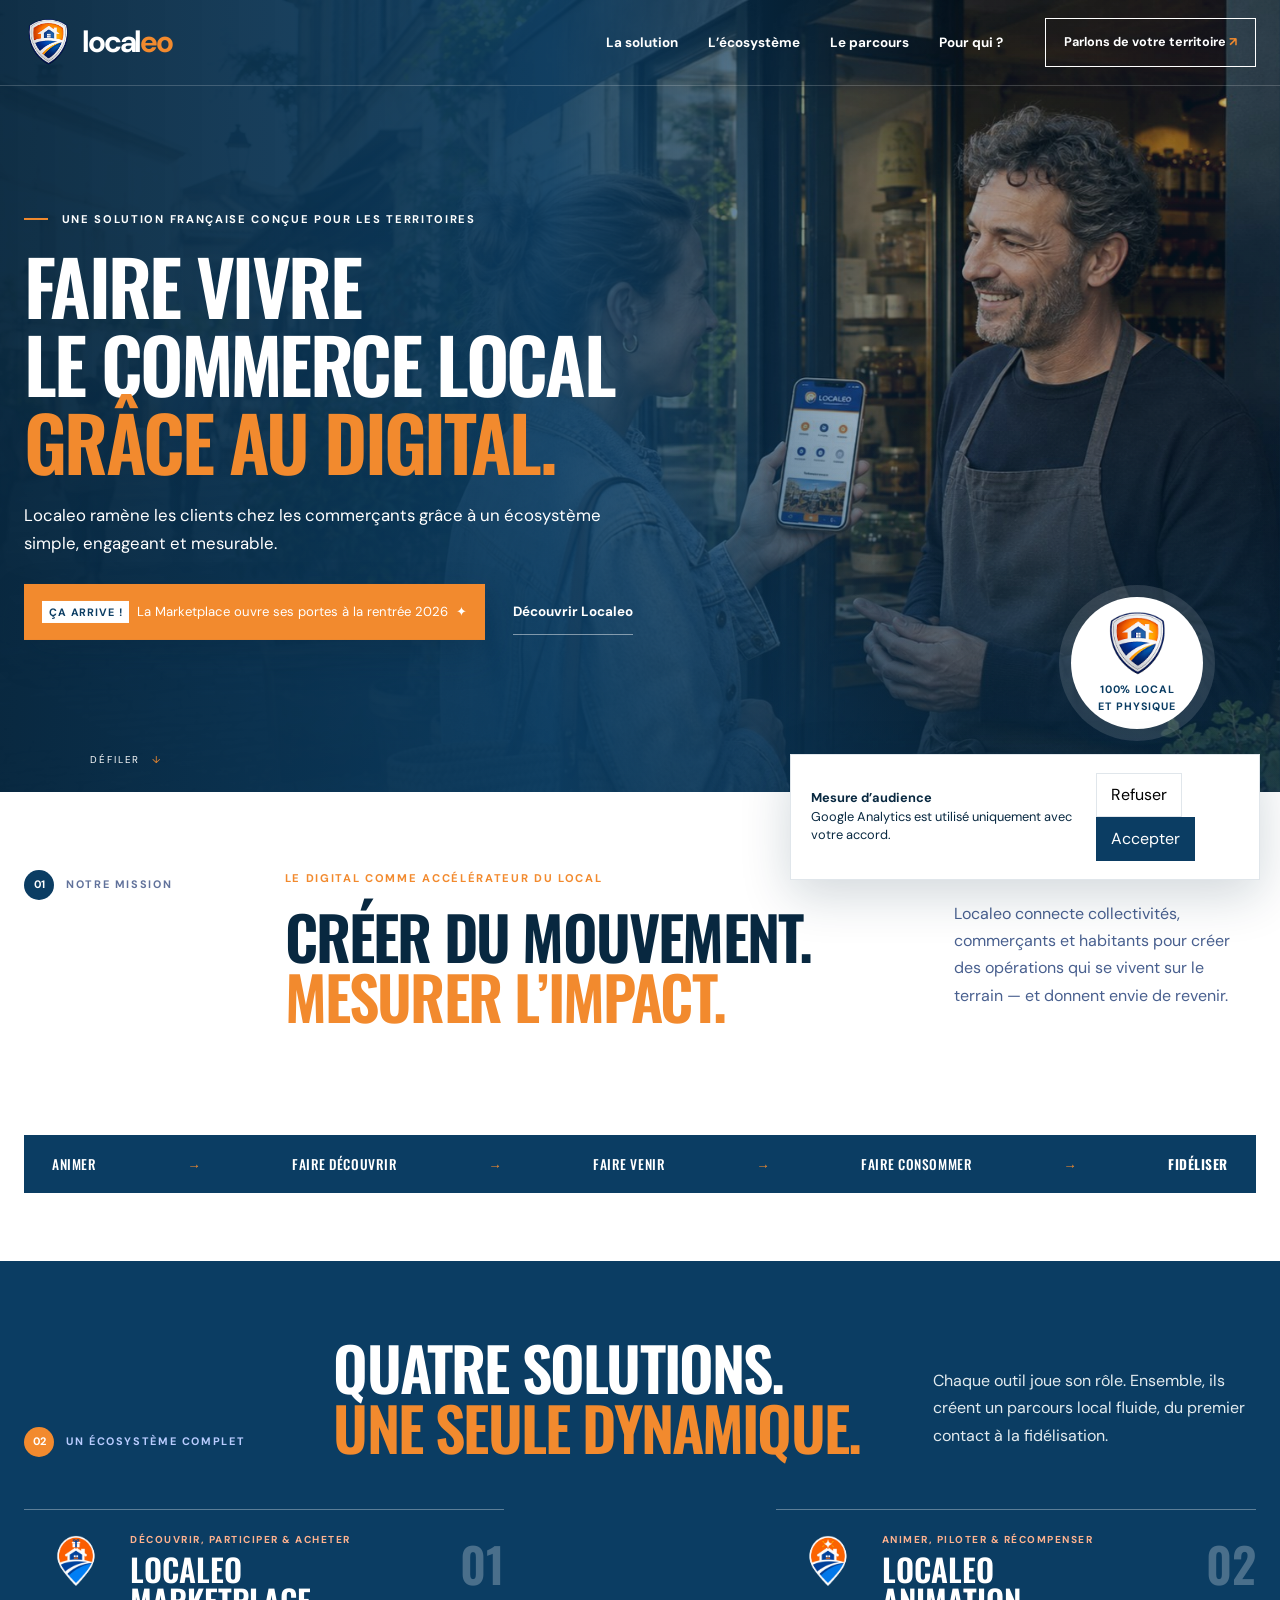
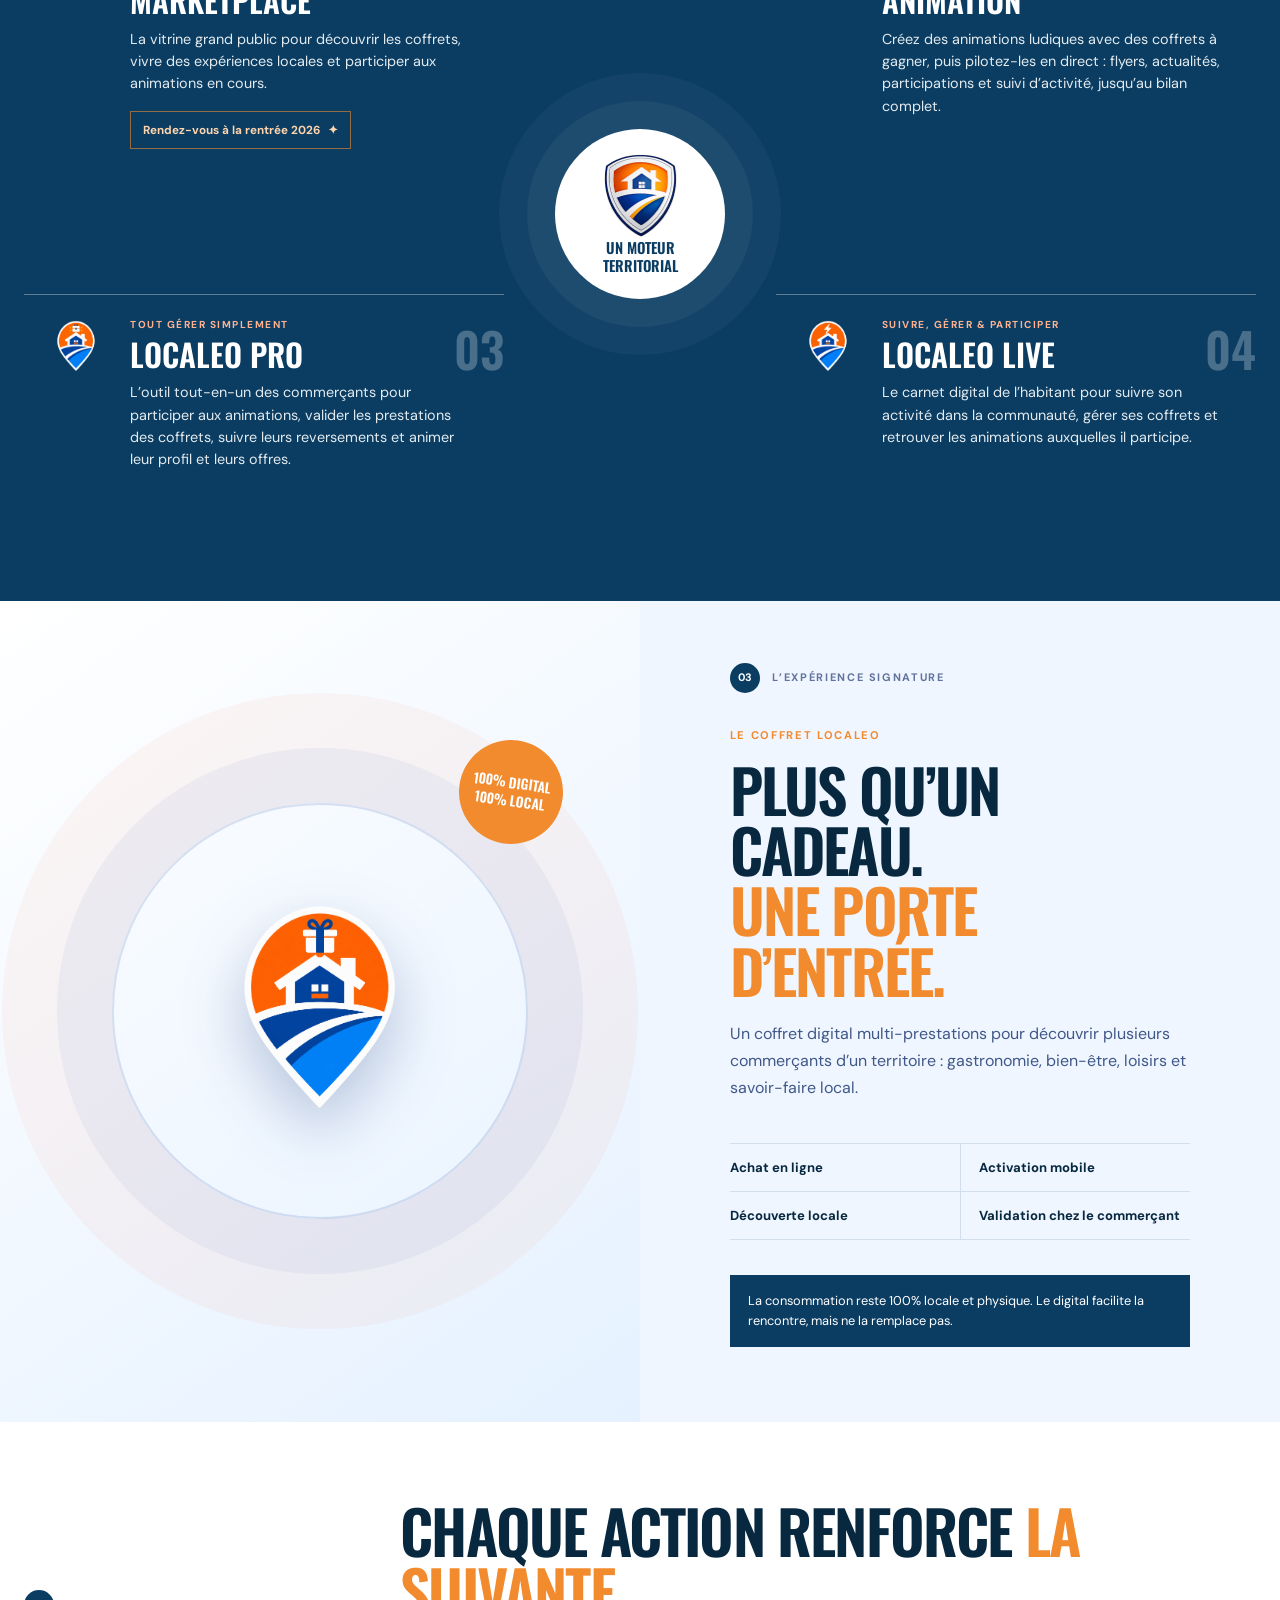
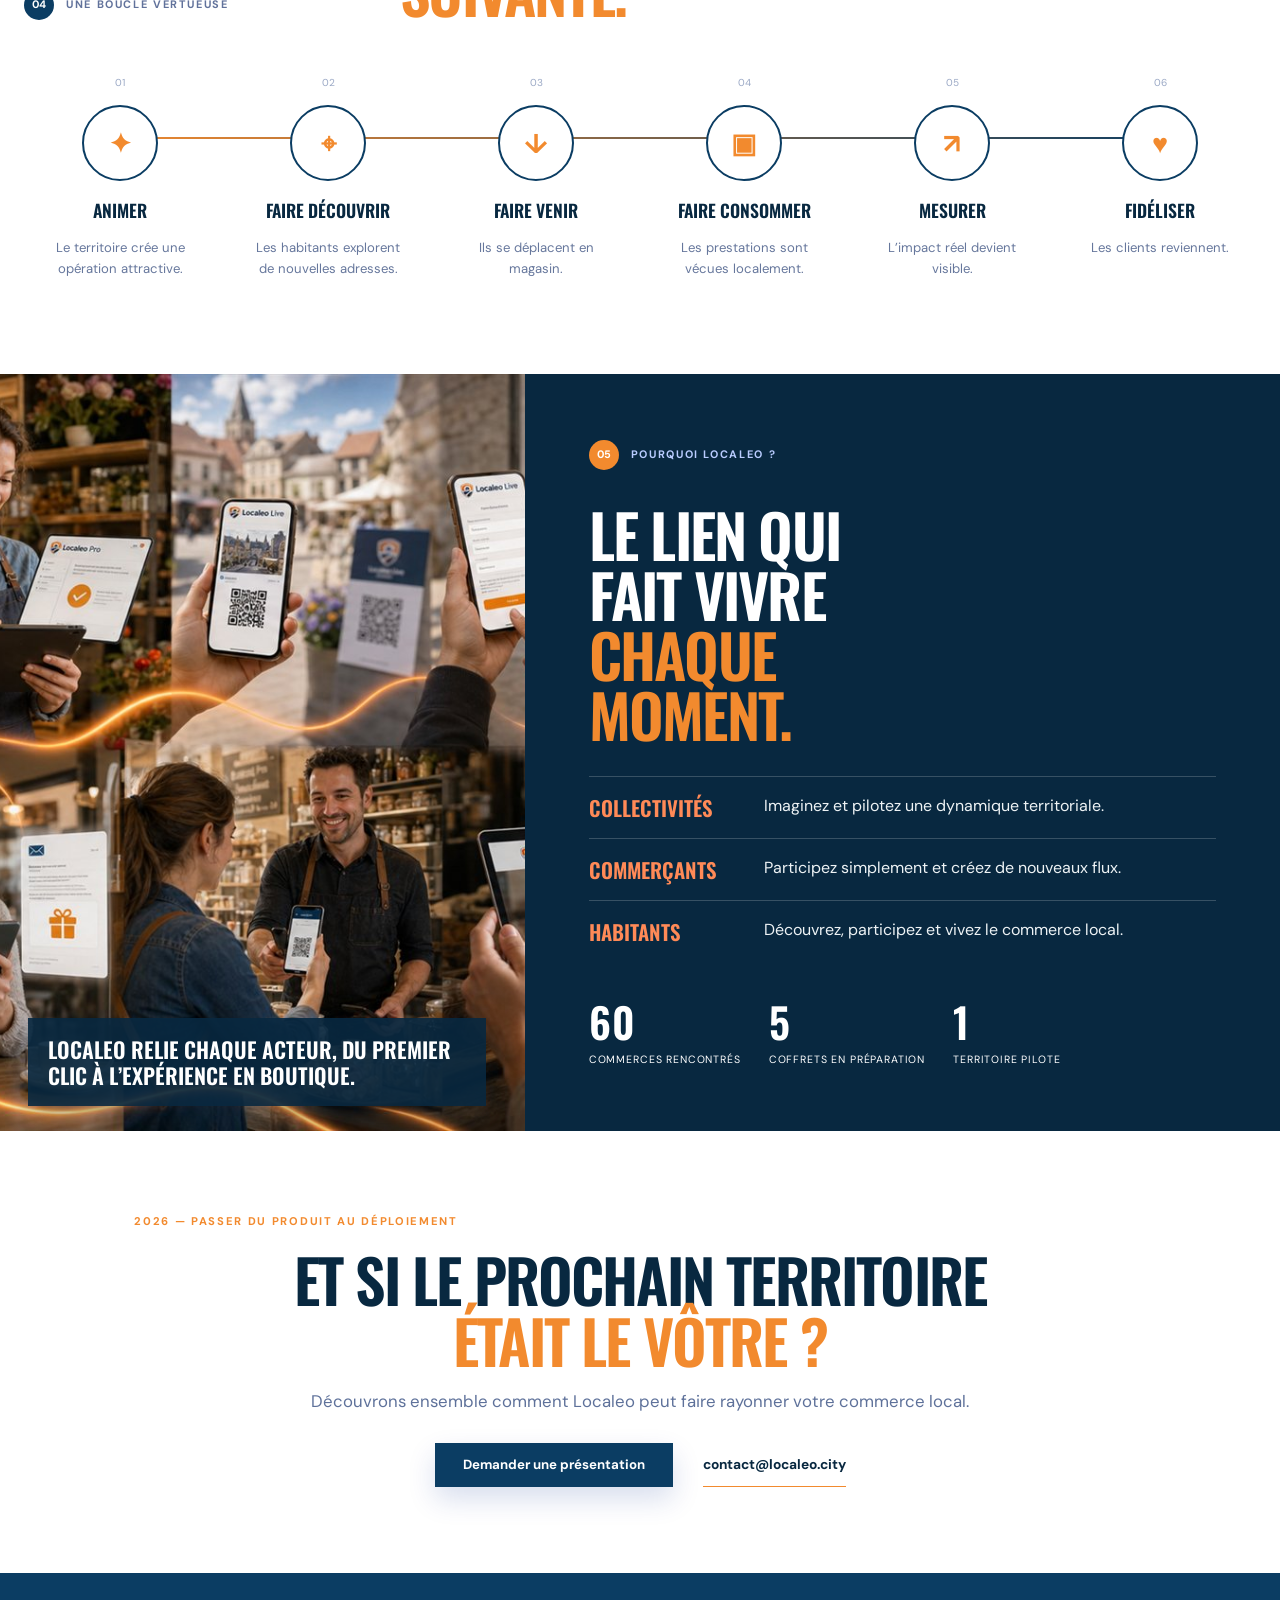
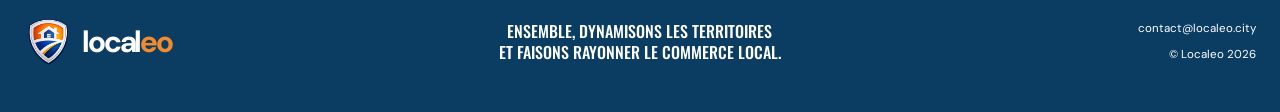
==== commit 1441b454: "Affiner la présentation de l'écosystème Localeo" ====
--- a/index.html
+++ b/index.html
@@ -14,11 +14,20 @@
   <main id="contenu">
     <section class="hero" id="top"><div class="hero-photo" aria-hidden="true"></div><div class="hero-overlay" aria-hidden="true"></div><div class="hero-copy"><p class="kicker"><span></span> Une solution française conçue pour les territoires</p><h1>Faire vivre<br>le commerce local<br><em>grâce au digital.</em></h1><p class="hero-lead">Localeo ramène les clients chez les commerçants grâce à un écosystème simple, engageant et mesurable.</p><div class="hero-actions"><span class="launch-badge"><b>Ça arrive !</b> La Marketplace ouvre ses portes à la rentrée 2026 <i>✦</i></span><a class="ghost-link" href="#solution">Découvrir Localeo</a></div></div><div class="hero-stamp"><img src="img/logo.png" alt=""><span>100% local<br>et physique</span></div><a class="scroll-cue" href="#solution"><span>Défiler</span><i>↓</i></a></section>
     <section class="intro" id="solution"><div class="section-label"><span>01</span> Notre mission</div><div class="intro-main reveal"><p class="kicker orange">Le digital comme accélérateur du local</p><h2>Créer du mouvement.<br><em>Mesurer l’impact.</em></h2></div><p class="intro-copy reveal">Localeo connecte collectivités, commerçants et habitants pour créer des opérations qui se vivent sur le terrain — et donnent envie de revenir.</p><div class="promise-strip reveal"><span>ANIMER</span><i>→</i><span>FAIRE DÉCOUVRIR</span><i>→</i><span>FAIRE VENIR</span><i>→</i><span>FAIRE CONSOMMER</span><i>→</i><strong>FIDÉLISER</strong></div></section>
-    <section class="ecosystem" id="ecosysteme"><header class="section-heading reveal"><div class="section-label light"><span>02</span> Un écosystème complet</div><h2>Quatre solutions.<br><em>Une seule dynamique.</em></h2><p>Chaque outil joue son rôle. Ensemble, ils créent un parcours local fluide, du premier contact à la fidélisation.</p></header><div class="product-orbit reveal"><div class="orbit-center"><img src="img/logo.png" alt="Localeo"><span>Un moteur<br>territorial</span></div><article class="product product--market"><span class="product-number">01</span><img src="localeo-app-icons/localeo-coffret-icon.png" alt=""><div><p>Découvrir & acheter</p><h3>Localeo<br>Marketplace</h3><p class="product-copy">La vitrine grand public des coffrets, offres et expériences locales.</p><span class="product-launch">Rendez-vous à la rentrée 2026 <i>✦</i></span></div></article><article class="product product--animation"><span class="product-number">02</span><img src="localeo-app-icons/localeo-animation-icon.png" alt=""><div><p>Animer & piloter</p><h3>Localeo<br>Animation</h3><p class="product-copy">Les parcours, challenges et opérations qui activent tout un territoire.</p></div></article><article class="product product--pro"><span class="product-number">03</span><img src="localeo-app-icons/localeo-pro-icon.png" alt=""><div><p>Gérer simplement</p><h3>Localeo Pro</h3><p class="product-copy">L’espace commerçant pour gérer et valider les prestations en quelques gestes.</p></div></article><article class="product product--live"><span class="product-number">04</span><img src="localeo-app-icons/localeo-live-icon.png" alt=""><div><p>Vivre l’expérience</p><h3>Localeo Live</h3><p class="product-copy">Le compagnon mobile des participants, en temps réel sur le territoire.</p></div></article></div></section>
+    <section class="ecosystem" id="ecosysteme">
+      <header class="section-heading reveal"><div class="section-label light"><span>02</span> Un écosystème complet</div><h2>Quatre solutions.<br><em>Une seule dynamique.</em></h2><p>Chaque outil joue son rôle. Ensemble, ils créent un parcours local fluide, du premier contact à la fidélisation.</p></header>
+      <div class="product-orbit reveal">
+        <div class="orbit-center"><img src="img/logo.png" alt="Localeo"><span>Un moteur<br>territorial</span></div>
+        <article class="product product--market"><span class="product-number">01</span><img src="localeo-app-icons/localeo-coffret-icon.png" alt=""><div><p>Découvrir, participer & acheter</p><h3>Localeo<br>Marketplace</h3><p class="product-copy">La vitrine grand public pour découvrir les coffrets, vivre des expériences locales et participer aux animations en cours.</p><span class="product-launch">Rendez-vous à la rentrée 2026 <i>✦</i></span></div></article>
+        <article class="product product--animation"><span class="product-number">02</span><img src="localeo-app-icons/localeo-animation-icon.png" alt=""><div><p>Animer, piloter & récompenser</p><h3>Localeo<br>Animation</h3><p class="product-copy">Créez des animations ludiques avec des coffrets à gagner, puis pilotez-les en direct : flyers, actualités, participations et suivi d’activité, jusqu’au bilan complet.</p></div></article>
+        <article class="product product--pro"><span class="product-number">03</span><img src="localeo-app-icons/localeo-pro-icon.png" alt=""><div><p>Tout gérer simplement</p><h3>Localeo Pro</h3><p class="product-copy">L’outil tout-en-un des commerçants pour participer aux animations, valider les prestations des coffrets, suivre leurs reversements et animer leur profil et leurs offres.</p></div></article>
+        <article class="product product--live"><span class="product-number">04</span><img src="localeo-app-icons/localeo-live-icon.png" alt=""><div><p>Suivre, gérer & participer</p><h3>Localeo Live</h3><p class="product-copy">Le carnet digital de l’habitant pour suivre son activité dans la communauté, gérer ses coffrets et retrouver les animations auxquelles il participe.</p></div></article>
+      </div>
+    </section>
     <section class="coffret" id="coffret"><div class="coffret-visual reveal"><div class="rings"></div><img src="localeo-app-icons/localeo-coffret-icon.png" alt="Icône Localeo Coffret"><span>100% digital<br>100% local</span></div><div class="coffret-copy reveal"><div class="section-label"><span>03</span> L’expérience signature</div><p class="kicker orange">Le coffret Localeo</p><h2>Plus qu’un cadeau.<br><em>Une porte d’entrée.</em></h2><p>Un coffret digital multi-prestations pour découvrir plusieurs commerçants d’un territoire : gastronomie, bien-être, loisirs et savoir-faire local.</p><ul><li>Achat en ligne</li><li>Activation mobile</li><li>Découverte locale</li><li>Validation chez le commerçant</li></ul><p class="coffret-note">La consommation reste 100% locale et physique. Le digital facilite la rencontre, mais ne la remplace pas.</p></div></section>
     <section class="journey" id="parcours"><header class="journey-head reveal"><div class="section-label"><span>04</span> Une boucle vertueuse</div><h2>Chaque action renforce <em>la suivante.</em></h2></header><ol class="journey-track reveal"><li><span>01</span><b>✦</b><h3>Animer</h3><p>Le territoire crée une opération attractive.</p></li><li><span>02</span><b>⌖</b><h3>Faire découvrir</h3><p>Les habitants explorent de nouvelles adresses.</p></li><li><span>03</span><b>↓</b><h3>Faire venir</h3><p>Ils se déplacent en magasin.</p></li><li><span>04</span><b>▣</b><h3>Faire consommer</h3><p>Les prestations sont vécues localement.</p></li><li><span>05</span><b>↗</b><h3>Mesurer</h3><p>L’impact réel devient visible.</p></li><li><span>06</span><b>♥</b><h3>Fidéliser</h3><p>Les clients reviennent.</p></li></ol></section>
     <section class="territories" id="territoires">
-      <figure class="life-fresco reveal"><img src="img/localeo-moments-fresque-web.jpg" alt="Les moments de vie Localeo, de la création d’une animation par la collectivité jusqu’au suivi de l’activité par les commerçants" width="1600" height="800" loading="lazy" decoding="async"><figcaption><span>Un même fil, dix moments</span><strong>Localeo relie chaque acteur, du premier clic à l’expérience en boutique.</strong></figcaption></figure>
+      <figure class="life-fresco reveal"><img src="img/localeo-moments-fresque-web.jpg" alt="Les moments de vie Localeo, de la création d’une animation par la collectivité jusqu’au suivi de l’activité par les commerçants" width="1600" height="800" loading="lazy" decoding="async"><figcaption><strong>Localeo relie chaque acteur, du premier clic à l’expérience en boutique.</strong></figcaption></figure>
       <div class="territory-copy reveal"><div class="section-label light"><span>05</span> Pourquoi Localeo ?</div><h2>Le lien qui fait vivre<br><em>chaque moment.</em></h2><ul><li><strong>Collectivités</strong><span>Imaginez et pilotez une dynamique territoriale.</span></li><li><strong>Commerçants</strong><span>Participez simplement et créez de nouveaux flux.</span></li><li><strong>Habitants</strong><span>Découvrez, participez et vivez le commerce local.</span></li></ul><div class="proof-line"><p><b>60</b> commerces rencontrés</p><p><b>5</b> coffrets en préparation</p><p><b>1</b> territoire pilote</p></div></div>
     </section>
     <section class="contact" id="contact"><p class="kicker orange">2026 — Passer du produit au déploiement</p><h2>Et si le prochain territoire<br><em>était le vôtre ?</em></h2><p>Découvrons ensemble comment Localeo peut faire rayonner votre commerce local.</p><div class="contact-actions"><button class="button button--blue" type="button" data-contact-open>Demander une présentation</button><a href="mailto:contact@localeo.city">contact@localeo.city</a></div></section>
--- a/styles.css
+++ b/styles.css
@@ -51,3 +51,4 @@
 
 /* Fresque plein cadre — le bloc reste entièrement couvert */
 .life-fresco img{object-fit:cover;object-position:center}
+.life-fresco figcaption strong{margin-top:0}
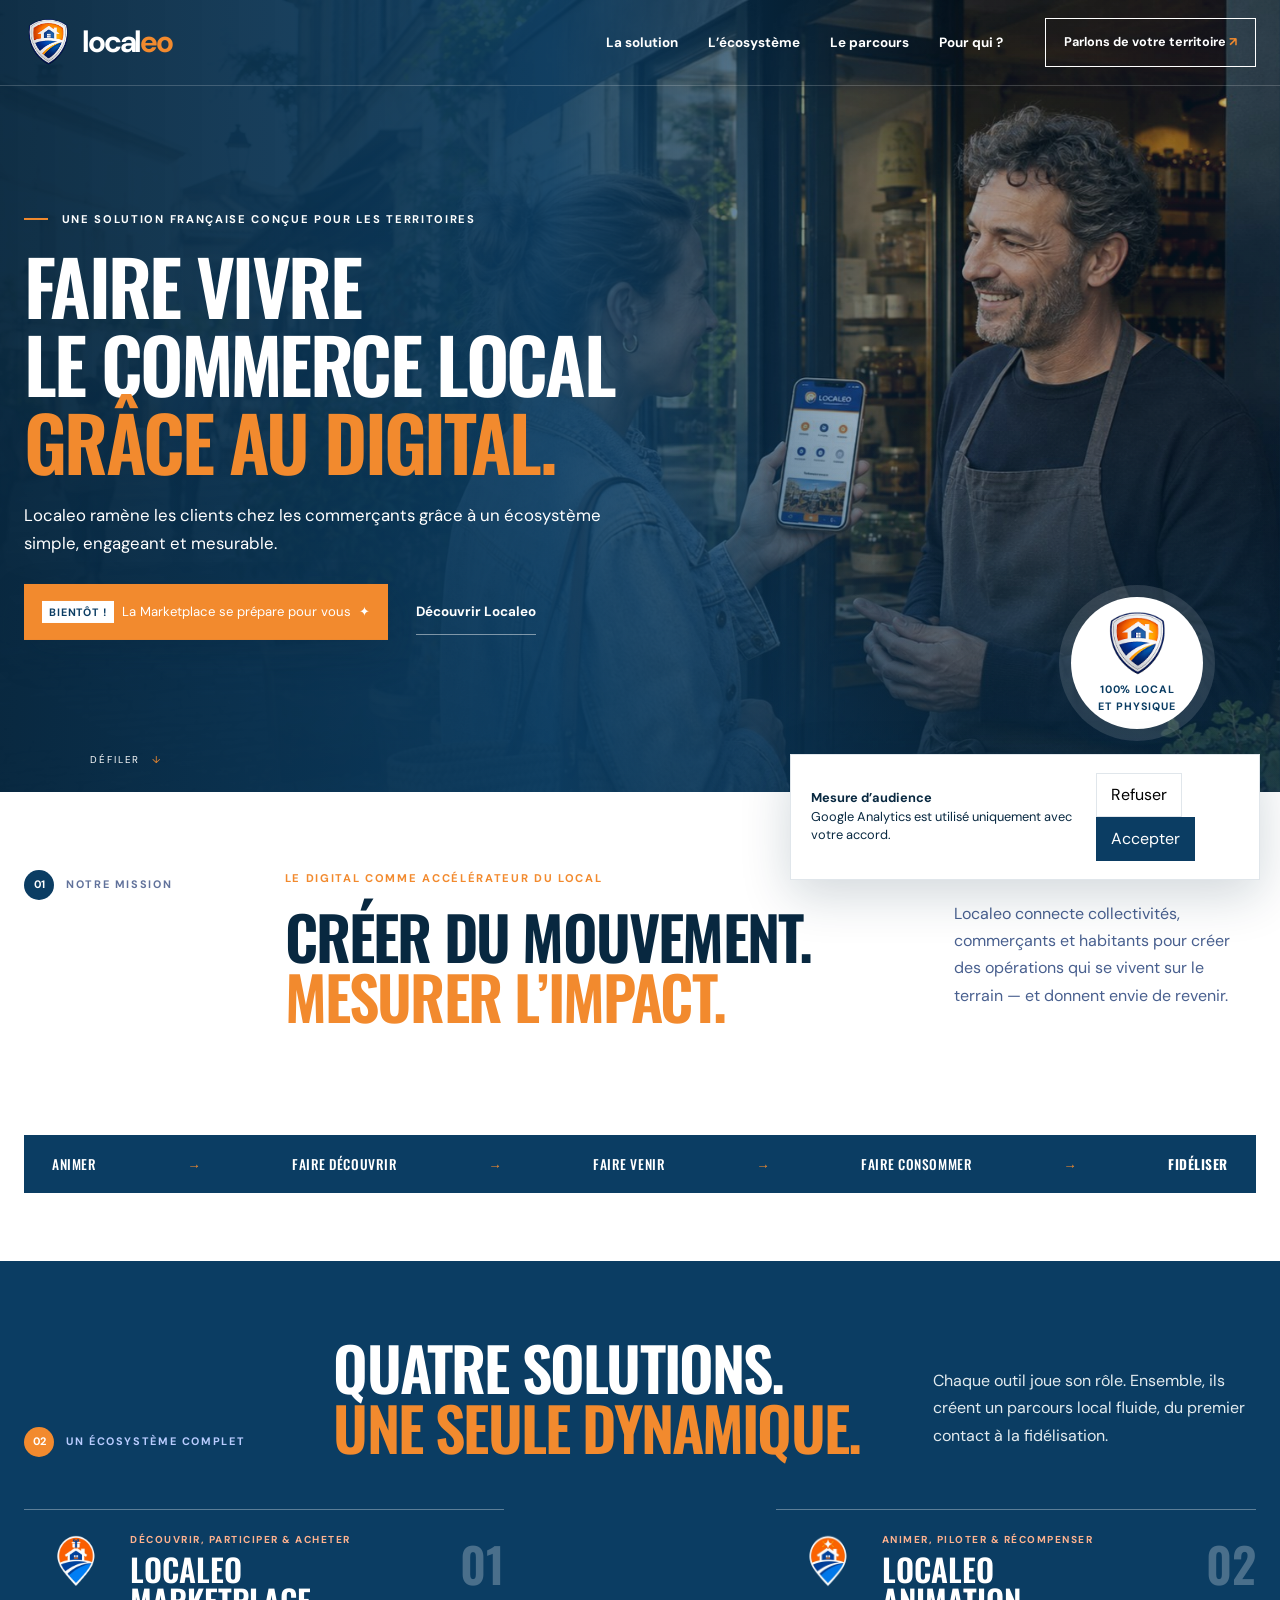
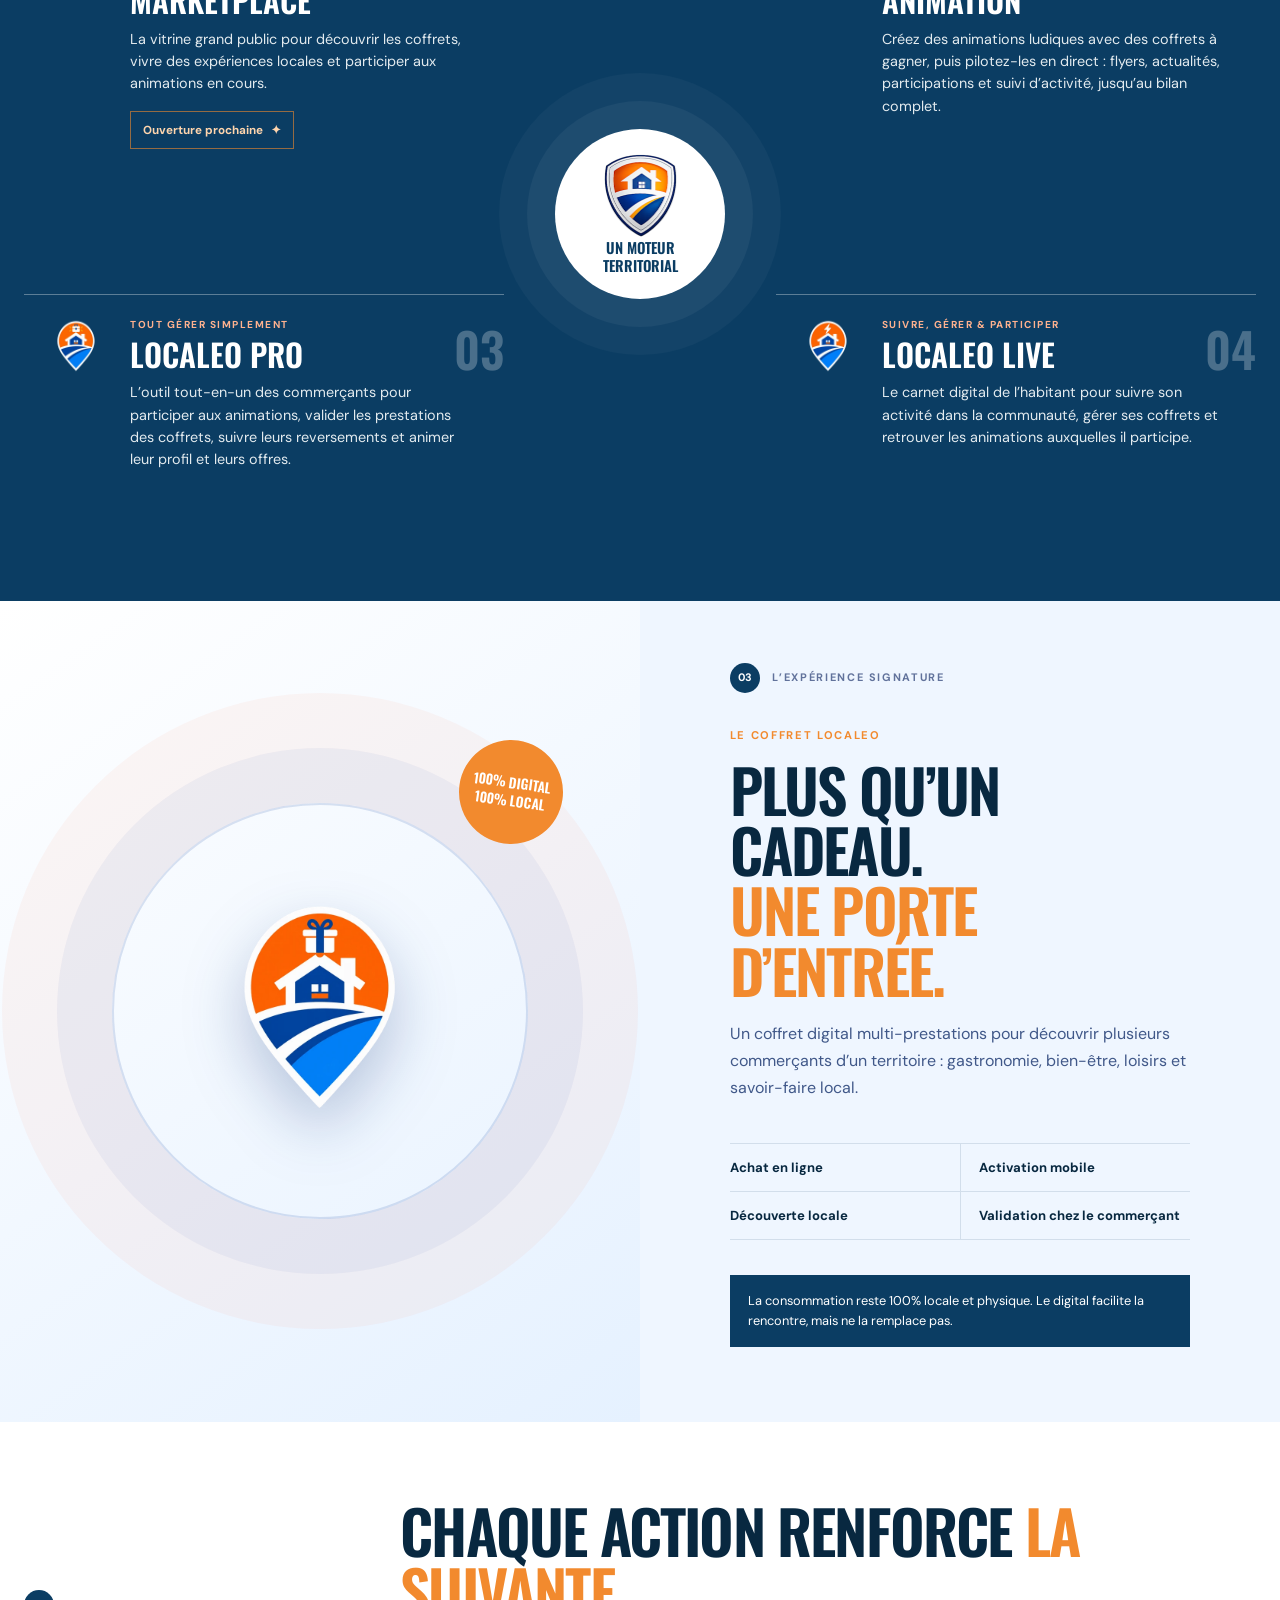
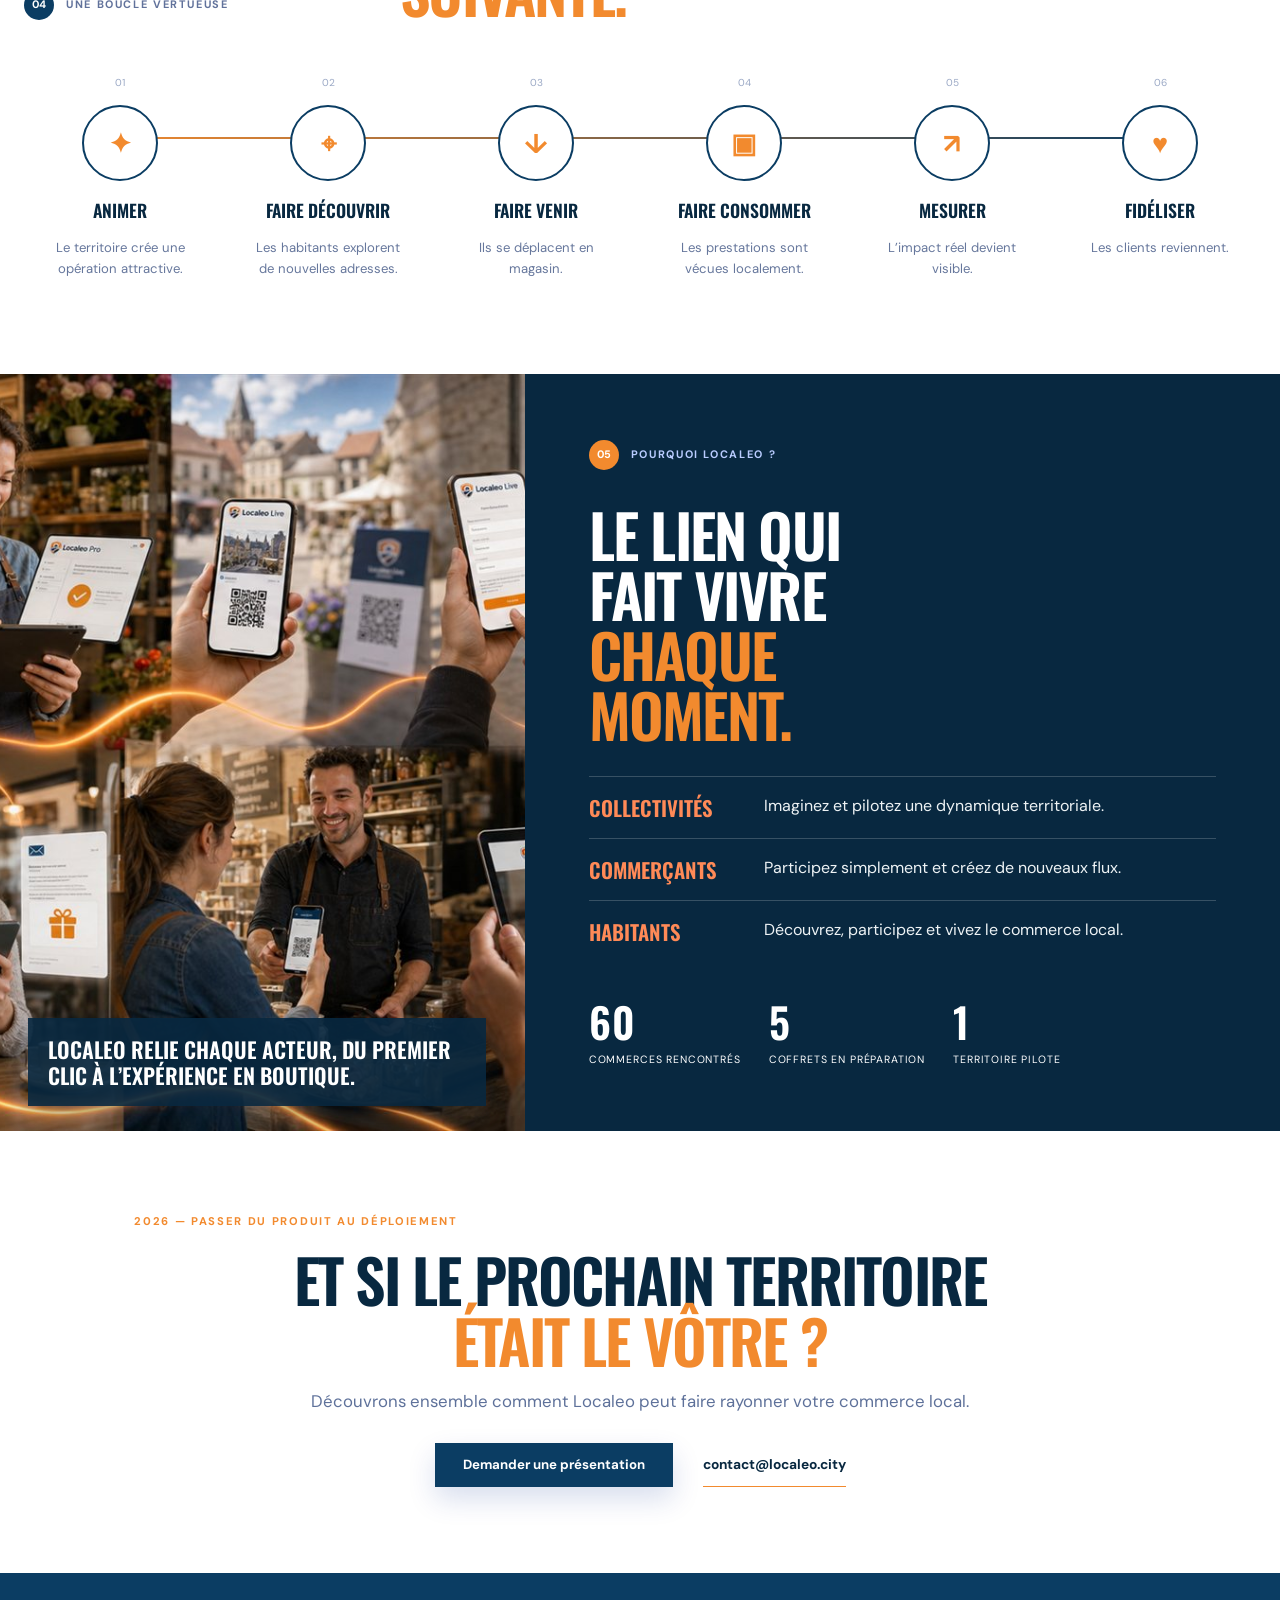
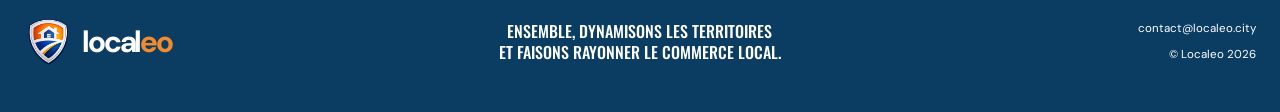
==== commit 0355fe9c: "Optimiser le hero et les icônes produits" ====
--- a/index.html
+++ b/index.html
@@ -5,26 +5,26 @@
   <meta charset="utf-8"><meta name="viewport" content="width=device-width,initial-scale=1">
   <title>Localeo — Le digital au service du commerce local</title>
   <meta name="description" content="Localeo connecte collectivités, commerçants et habitants pour animer, promouvoir et valoriser le commerce local."><meta name="theme-color" content="#062b8f"><link rel="canonical" href="https://localeo.city/">
-  <meta property="og:title" content="Localeo — Faire vivre le commerce local"><meta property="og:description" content="Un écosystème digital français conçu pour les territoires."><meta property="og:image" content="https://localeo.city/img/hero-v27.jpg"><meta name="twitter:card" content="summary_large_image">
-  <link rel="preload" as="image" href="img/hero-v27.jpg" fetchpriority="high"><link rel="preconnect" href="https://fonts.googleapis.com"><link rel="preconnect" href="https://fonts.gstatic.com" crossorigin><link href="https://fonts.googleapis.com/css2?family=DM+Sans:wght@400;500;600;700&family=Oswald:wght@500;600&display=swap" rel="stylesheet"><link rel="stylesheet" href="styles.css"><link rel="icon" href="img/favicon-32.png">
+  <meta property="og:title" content="Localeo — Faire vivre le commerce local"><meta property="og:description" content="Un écosystème digital français conçu pour les territoires."><meta property="og:image" content="https://contactlocaleo.github.io/site/img/hero-commerce-local-digital-web.jpg"><meta name="twitter:card" content="summary_large_image">
+  <link rel="preload" as="image" href="img/hero-commerce-local-digital-web.jpg" type="image/jpeg" fetchpriority="high"><link rel="preconnect" href="https://fonts.googleapis.com"><link rel="preconnect" href="https://fonts.gstatic.com" crossorigin><link href="https://fonts.googleapis.com/css2?family=DM+Sans:wght@400;500;600;700&family=Oswald:wght@500;600&display=swap" rel="stylesheet"><link rel="stylesheet" href="styles.css"><link rel="icon" href="img/favicon-32.png">
 </head>
 <body>
   <a class="skip-link" href="#contenu">Aller au contenu</a>
   <header class="site-header"><a class="brand" href="#top" aria-label="Localeo, accueil"><img src="img/logo.png" alt=""><span>local<em>eo</em></span></a><button class="menu-toggle" aria-label="Ouvrir le menu" aria-controls="site-nav" aria-expanded="false">Menu</button><nav class="site-nav" id="site-nav"><a href="#solution">La solution</a><a href="#ecosysteme">L’écosystème</a><a href="#parcours">Le parcours</a><a href="#territoires">Pour qui ?</a></nav><a class="header-cta" href="#contact">Parlons de votre territoire <span>↗</span></a><div class="nav-backdrop" hidden></div></header>
   <main id="contenu">
-    <section class="hero" id="top"><div class="hero-photo" aria-hidden="true"></div><div class="hero-overlay" aria-hidden="true"></div><div class="hero-copy"><p class="kicker"><span></span> Une solution française conçue pour les territoires</p><h1>Faire vivre<br>le commerce local<br><em>grâce au digital.</em></h1><p class="hero-lead">Localeo ramène les clients chez les commerçants grâce à un écosystème simple, engageant et mesurable.</p><div class="hero-actions"><span class="launch-badge"><b>Ça arrive !</b> La Marketplace ouvre ses portes à la rentrée 2026 <i>✦</i></span><a class="ghost-link" href="#solution">Découvrir Localeo</a></div></div><div class="hero-stamp"><img src="img/logo.png" alt=""><span>100% local<br>et physique</span></div><a class="scroll-cue" href="#solution"><span>Défiler</span><i>↓</i></a></section>
+    <section class="hero" id="top"><div class="hero-photo" aria-hidden="true"></div><div class="hero-overlay" aria-hidden="true"></div><div class="hero-copy"><p class="kicker"><span></span> Une solution française conçue pour les territoires</p><h1>Faire vivre<br>le commerce local<br><em>grâce au digital.</em></h1><p class="hero-lead">Localeo ramène les clients chez les commerçants grâce à un écosystème simple, engageant et mesurable.</p><div class="hero-actions"><span class="launch-badge"><b>Bientôt !</b> La Marketplace se prépare pour vous <i>✦</i></span><a class="ghost-link" href="#solution">Découvrir Localeo</a></div></div><div class="hero-stamp"><img src="img/logo.png" alt=""><span>100% local<br>et physique</span></div><a class="scroll-cue" href="#solution"><span>Défiler</span><i>↓</i></a></section>
     <section class="intro" id="solution"><div class="section-label"><span>01</span> Notre mission</div><div class="intro-main reveal"><p class="kicker orange">Le digital comme accélérateur du local</p><h2>Créer du mouvement.<br><em>Mesurer l’impact.</em></h2></div><p class="intro-copy reveal">Localeo connecte collectivités, commerçants et habitants pour créer des opérations qui se vivent sur le terrain — et donnent envie de revenir.</p><div class="promise-strip reveal"><span>ANIMER</span><i>→</i><span>FAIRE DÉCOUVRIR</span><i>→</i><span>FAIRE VENIR</span><i>→</i><span>FAIRE CONSOMMER</span><i>→</i><strong>FIDÉLISER</strong></div></section>
     <section class="ecosystem" id="ecosysteme">
       <header class="section-heading reveal"><div class="section-label light"><span>02</span> Un écosystème complet</div><h2>Quatre solutions.<br><em>Une seule dynamique.</em></h2><p>Chaque outil joue son rôle. Ensemble, ils créent un parcours local fluide, du premier contact à la fidélisation.</p></header>
       <div class="product-orbit reveal">
         <div class="orbit-center"><img src="img/logo.png" alt="Localeo"><span>Un moteur<br>territorial</span></div>
-        <article class="product product--market"><span class="product-number">01</span><img src="localeo-app-icons/localeo-coffret-icon.png" alt=""><div><p>Découvrir, participer & acheter</p><h3>Localeo<br>Marketplace</h3><p class="product-copy">La vitrine grand public pour découvrir les coffrets, vivre des expériences locales et participer aux animations en cours.</p><span class="product-launch">Rendez-vous à la rentrée 2026 <i>✦</i></span></div></article>
-        <article class="product product--animation"><span class="product-number">02</span><img src="localeo-app-icons/localeo-animation-icon.png" alt=""><div><p>Animer, piloter & récompenser</p><h3>Localeo<br>Animation</h3><p class="product-copy">Créez des animations ludiques avec des coffrets à gagner, puis pilotez-les en direct : flyers, actualités, participations et suivi d’activité, jusqu’au bilan complet.</p></div></article>
-        <article class="product product--pro"><span class="product-number">03</span><img src="localeo-app-icons/localeo-pro-icon.png" alt=""><div><p>Tout gérer simplement</p><h3>Localeo Pro</h3><p class="product-copy">L’outil tout-en-un des commerçants pour participer aux animations, valider les prestations des coffrets, suivre leurs reversements et animer leur profil et leurs offres.</p></div></article>
-        <article class="product product--live"><span class="product-number">04</span><img src="localeo-app-icons/localeo-live-icon.png" alt=""><div><p>Suivre, gérer & participer</p><h3>Localeo Live</h3><p class="product-copy">Le carnet digital de l’habitant pour suivre son activité dans la communauté, gérer ses coffrets et retrouver les animations auxquelles il participe.</p></div></article>
+        <article class="product product--market"><span class="product-number">01</span><img src="localeo-app-icons/localeo-coffret-icon-web.webp" alt=""><div><p>Découvrir, participer & acheter</p><h3>Localeo<br>Marketplace</h3><p class="product-copy">La vitrine grand public pour découvrir les coffrets, vivre des expériences locales et participer aux animations en cours.</p><span class="product-launch">Ouverture prochaine <i>✦</i></span></div></article>
+        <article class="product product--animation"><span class="product-number">02</span><img src="localeo-app-icons/localeo-animation-icon-web.webp" alt=""><div><p>Animer, piloter & récompenser</p><h3>Localeo<br>Animation</h3><p class="product-copy">Créez des animations ludiques avec des coffrets à gagner, puis pilotez-les en direct : flyers, actualités, participations et suivi d’activité, jusqu’au bilan complet.</p></div></article>
+        <article class="product product--pro"><span class="product-number">03</span><img src="localeo-app-icons/localeo-pro-icon-web.webp" alt=""><div><p>Tout gérer simplement</p><h3>Localeo Pro</h3><p class="product-copy">L’outil tout-en-un des commerçants pour participer aux animations, valider les prestations des coffrets, suivre leurs reversements et animer leur profil et leurs offres.</p></div></article>
+        <article class="product product--live"><span class="product-number">04</span><img src="localeo-app-icons/localeo-live-icon-web.webp" alt=""><div><p>Suivre, gérer & participer</p><h3>Localeo Live</h3><p class="product-copy">Le carnet digital de l’habitant pour suivre son activité dans la communauté, gérer ses coffrets et retrouver les animations auxquelles il participe.</p></div></article>
       </div>
     </section>
-    <section class="coffret" id="coffret"><div class="coffret-visual reveal"><div class="rings"></div><img src="localeo-app-icons/localeo-coffret-icon.png" alt="Icône Localeo Coffret"><span>100% digital<br>100% local</span></div><div class="coffret-copy reveal"><div class="section-label"><span>03</span> L’expérience signature</div><p class="kicker orange">Le coffret Localeo</p><h2>Plus qu’un cadeau.<br><em>Une porte d’entrée.</em></h2><p>Un coffret digital multi-prestations pour découvrir plusieurs commerçants d’un territoire : gastronomie, bien-être, loisirs et savoir-faire local.</p><ul><li>Achat en ligne</li><li>Activation mobile</li><li>Découverte locale</li><li>Validation chez le commerçant</li></ul><p class="coffret-note">La consommation reste 100% locale et physique. Le digital facilite la rencontre, mais ne la remplace pas.</p></div></section>
+    <section class="coffret" id="coffret"><div class="coffret-visual reveal"><div class="rings"></div><img src="localeo-app-icons/localeo-coffret-icon-web.webp" alt="Icône Localeo Coffret"><span>100% digital<br>100% local</span></div><div class="coffret-copy reveal"><div class="section-label"><span>03</span> L’expérience signature</div><p class="kicker orange">Le coffret Localeo</p><h2>Plus qu’un cadeau.<br><em>Une porte d’entrée.</em></h2><p>Un coffret digital multi-prestations pour découvrir plusieurs commerçants d’un territoire : gastronomie, bien-être, loisirs et savoir-faire local.</p><ul><li>Achat en ligne</li><li>Activation mobile</li><li>Découverte locale</li><li>Validation chez le commerçant</li></ul><p class="coffret-note">La consommation reste 100% locale et physique. Le digital facilite la rencontre, mais ne la remplace pas.</p></div></section>
     <section class="journey" id="parcours"><header class="journey-head reveal"><div class="section-label"><span>04</span> Une boucle vertueuse</div><h2>Chaque action renforce <em>la suivante.</em></h2></header><ol class="journey-track reveal"><li><span>01</span><b>✦</b><h3>Animer</h3><p>Le territoire crée une opération attractive.</p></li><li><span>02</span><b>⌖</b><h3>Faire découvrir</h3><p>Les habitants explorent de nouvelles adresses.</p></li><li><span>03</span><b>↓</b><h3>Faire venir</h3><p>Ils se déplacent en magasin.</p></li><li><span>04</span><b>▣</b><h3>Faire consommer</h3><p>Les prestations sont vécues localement.</p></li><li><span>05</span><b>↗</b><h3>Mesurer</h3><p>L’impact réel devient visible.</p></li><li><span>06</span><b>♥</b><h3>Fidéliser</h3><p>Les clients reviennent.</p></li></ol></section>
     <section class="territories" id="territoires">
       <figure class="life-fresco reveal"><img src="img/localeo-moments-fresque-web.jpg" alt="Les moments de vie Localeo, de la création d’une animation par la collectivité jusqu’au suivi de l’activité par les commerçants" width="1600" height="800" loading="lazy" decoding="async"><figcaption><strong>Localeo relie chaque acteur, du premier clic à l’expérience en boutique.</strong></figcaption></figure>
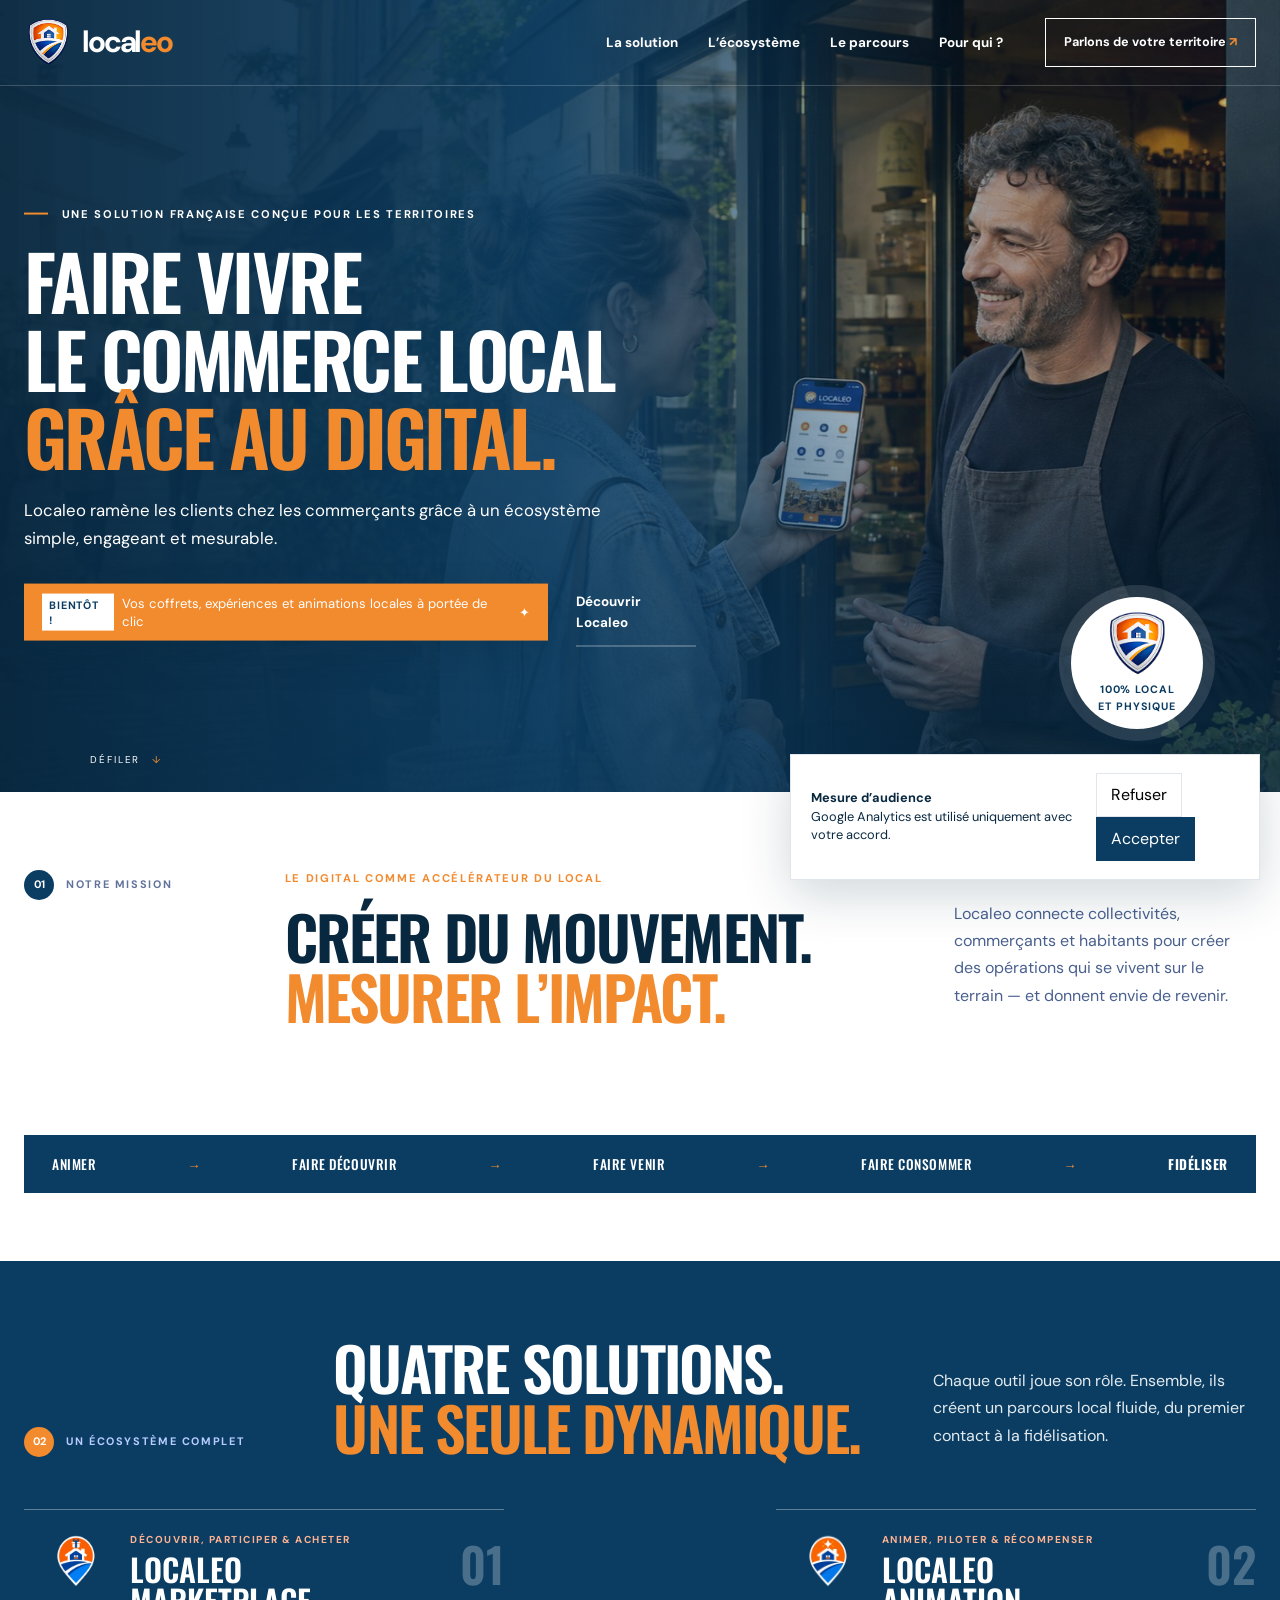
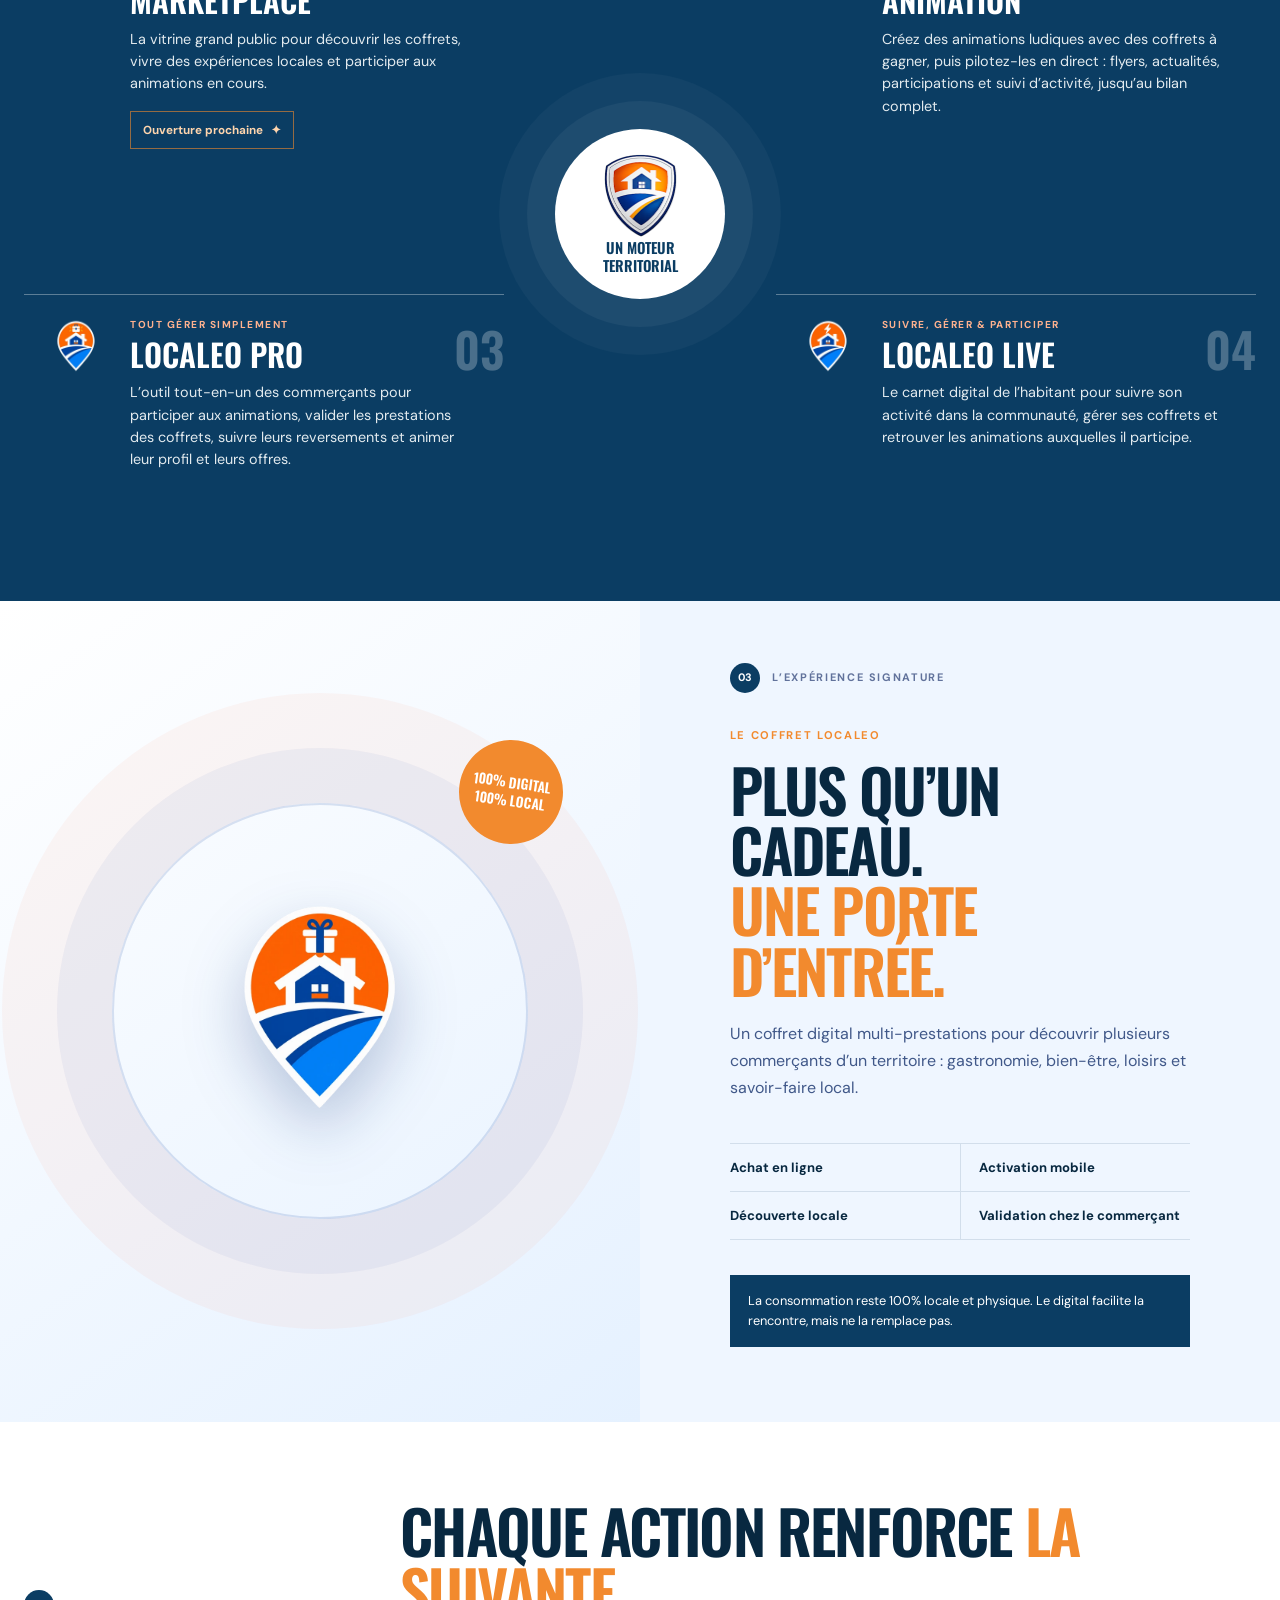
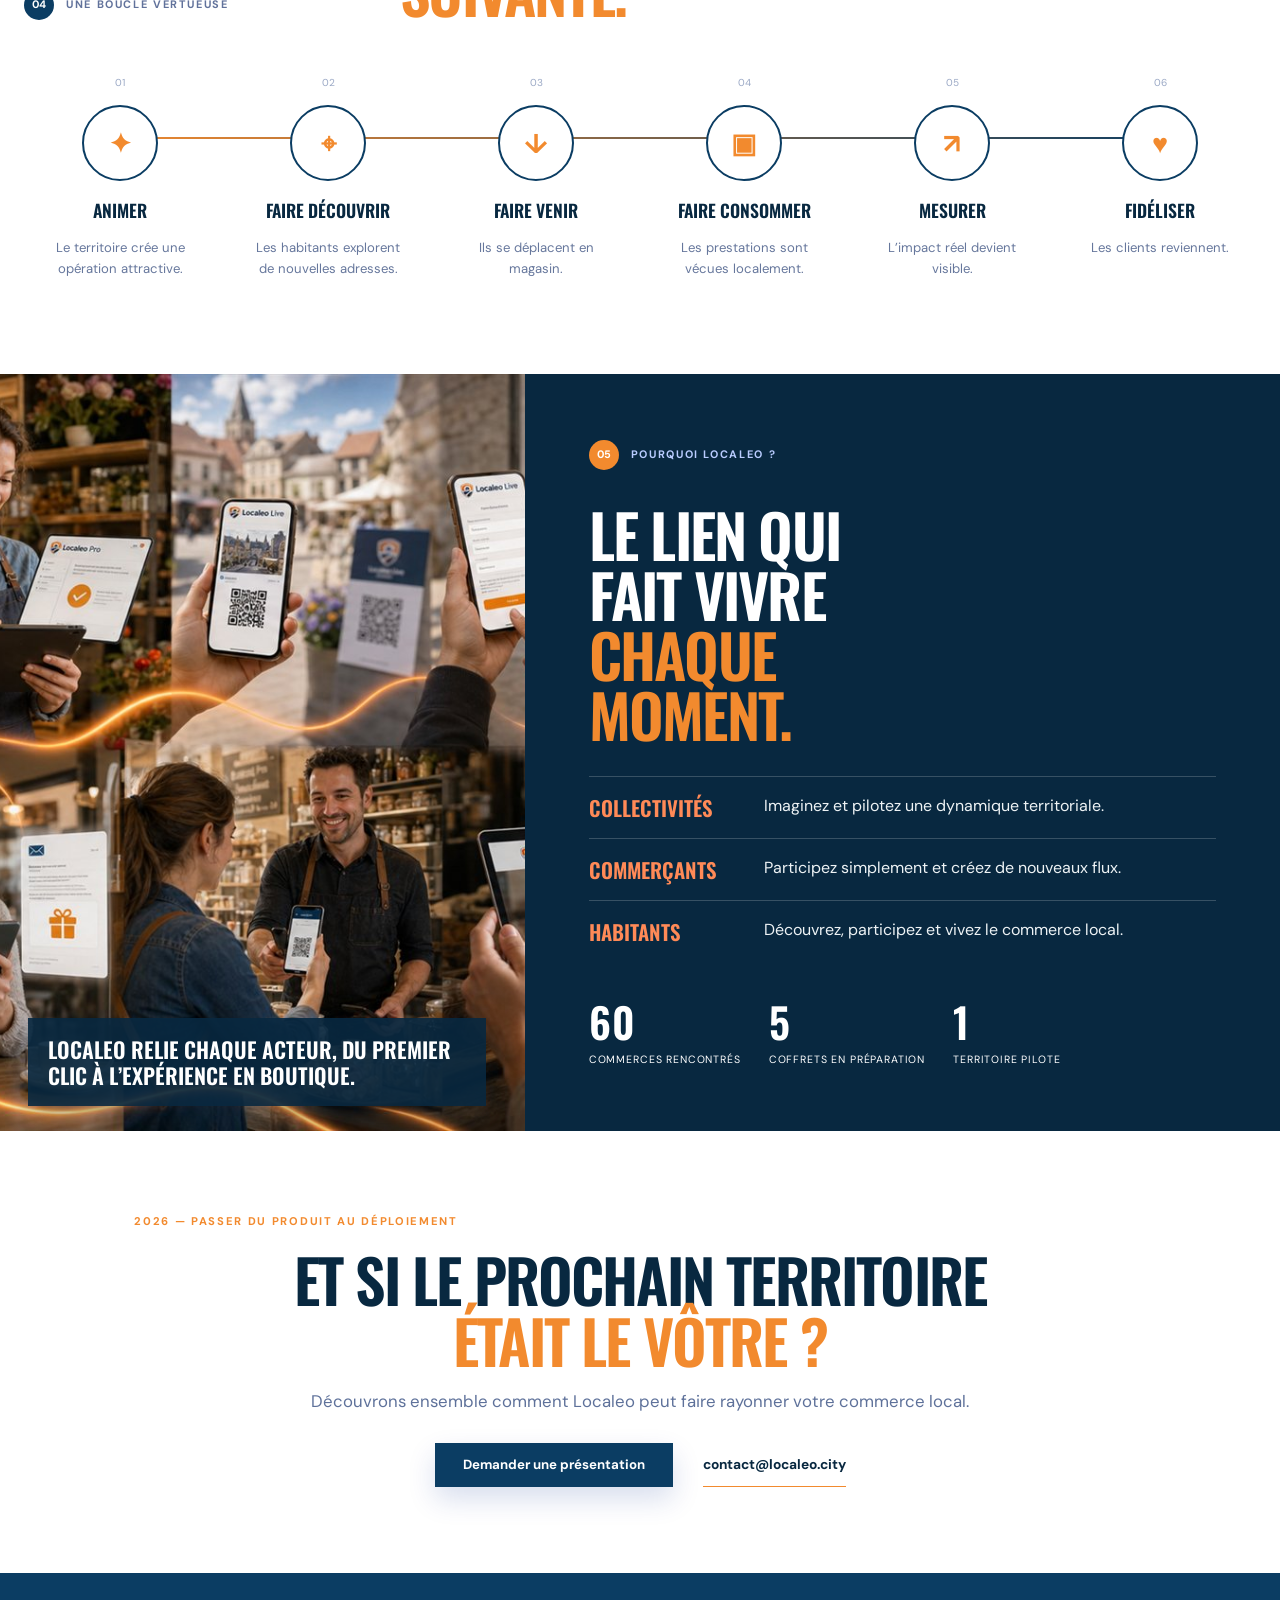
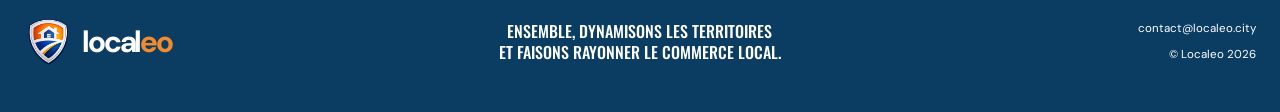
==== commit c83d3b50: "Reformuler l'annonce de la Marketplace" ====
--- a/index.html
+++ b/index.html
@@ -12,7 +12,7 @@
   <a class="skip-link" href="#contenu">Aller au contenu</a>
   <header class="site-header"><a class="brand" href="#top" aria-label="Localeo, accueil"><img src="img/logo.png" alt=""><span>local<em>eo</em></span></a><button class="menu-toggle" aria-label="Ouvrir le menu" aria-controls="site-nav" aria-expanded="false">Menu</button><nav class="site-nav" id="site-nav"><a href="#solution">La solution</a><a href="#ecosysteme">L’écosystème</a><a href="#parcours">Le parcours</a><a href="#territoires">Pour qui ?</a></nav><a class="header-cta" href="#contact">Parlons de votre territoire <span>↗</span></a><div class="nav-backdrop" hidden></div></header>
   <main id="contenu">
-    <section class="hero" id="top"><div class="hero-photo" aria-hidden="true"></div><div class="hero-overlay" aria-hidden="true"></div><div class="hero-copy"><p class="kicker"><span></span> Une solution française conçue pour les territoires</p><h1>Faire vivre<br>le commerce local<br><em>grâce au digital.</em></h1><p class="hero-lead">Localeo ramène les clients chez les commerçants grâce à un écosystème simple, engageant et mesurable.</p><div class="hero-actions"><span class="launch-badge"><b>Bientôt !</b> La Marketplace se prépare pour vous <i>✦</i></span><a class="ghost-link" href="#solution">Découvrir Localeo</a></div></div><div class="hero-stamp"><img src="img/logo.png" alt=""><span>100% local<br>et physique</span></div><a class="scroll-cue" href="#solution"><span>Défiler</span><i>↓</i></a></section>
+    <section class="hero" id="top"><div class="hero-photo" aria-hidden="true"></div><div class="hero-overlay" aria-hidden="true"></div><div class="hero-copy"><p class="kicker"><span></span> Une solution française conçue pour les territoires</p><h1>Faire vivre<br>le commerce local<br><em>grâce au digital.</em></h1><p class="hero-lead">Localeo ramène les clients chez les commerçants grâce à un écosystème simple, engageant et mesurable.</p><div class="hero-actions"><span class="launch-badge"><b>Bientôt !</b> Vos coffrets, expériences et animations locales à portée de clic <i>✦</i></span><a class="ghost-link" href="#solution">Découvrir Localeo</a></div></div><div class="hero-stamp"><img src="img/logo.png" alt=""><span>100% local<br>et physique</span></div><a class="scroll-cue" href="#solution"><span>Défiler</span><i>↓</i></a></section>
     <section class="intro" id="solution"><div class="section-label"><span>01</span> Notre mission</div><div class="intro-main reveal"><p class="kicker orange">Le digital comme accélérateur du local</p><h2>Créer du mouvement.<br><em>Mesurer l’impact.</em></h2></div><p class="intro-copy reveal">Localeo connecte collectivités, commerçants et habitants pour créer des opérations qui se vivent sur le terrain — et donnent envie de revenir.</p><div class="promise-strip reveal"><span>ANIMER</span><i>→</i><span>FAIRE DÉCOUVRIR</span><i>→</i><span>FAIRE VENIR</span><i>→</i><span>FAIRE CONSOMMER</span><i>→</i><strong>FIDÉLISER</strong></div></section>
     <section class="ecosystem" id="ecosysteme">
       <header class="section-heading reveal"><div class="section-label light"><span>02</span> Un écosystème complet</div><h2>Quatre solutions.<br><em>Une seule dynamique.</em></h2><p>Chaque outil joue son rôle. Ensemble, ils créent un parcours local fluide, du premier contact à la fidélisation.</p></header>
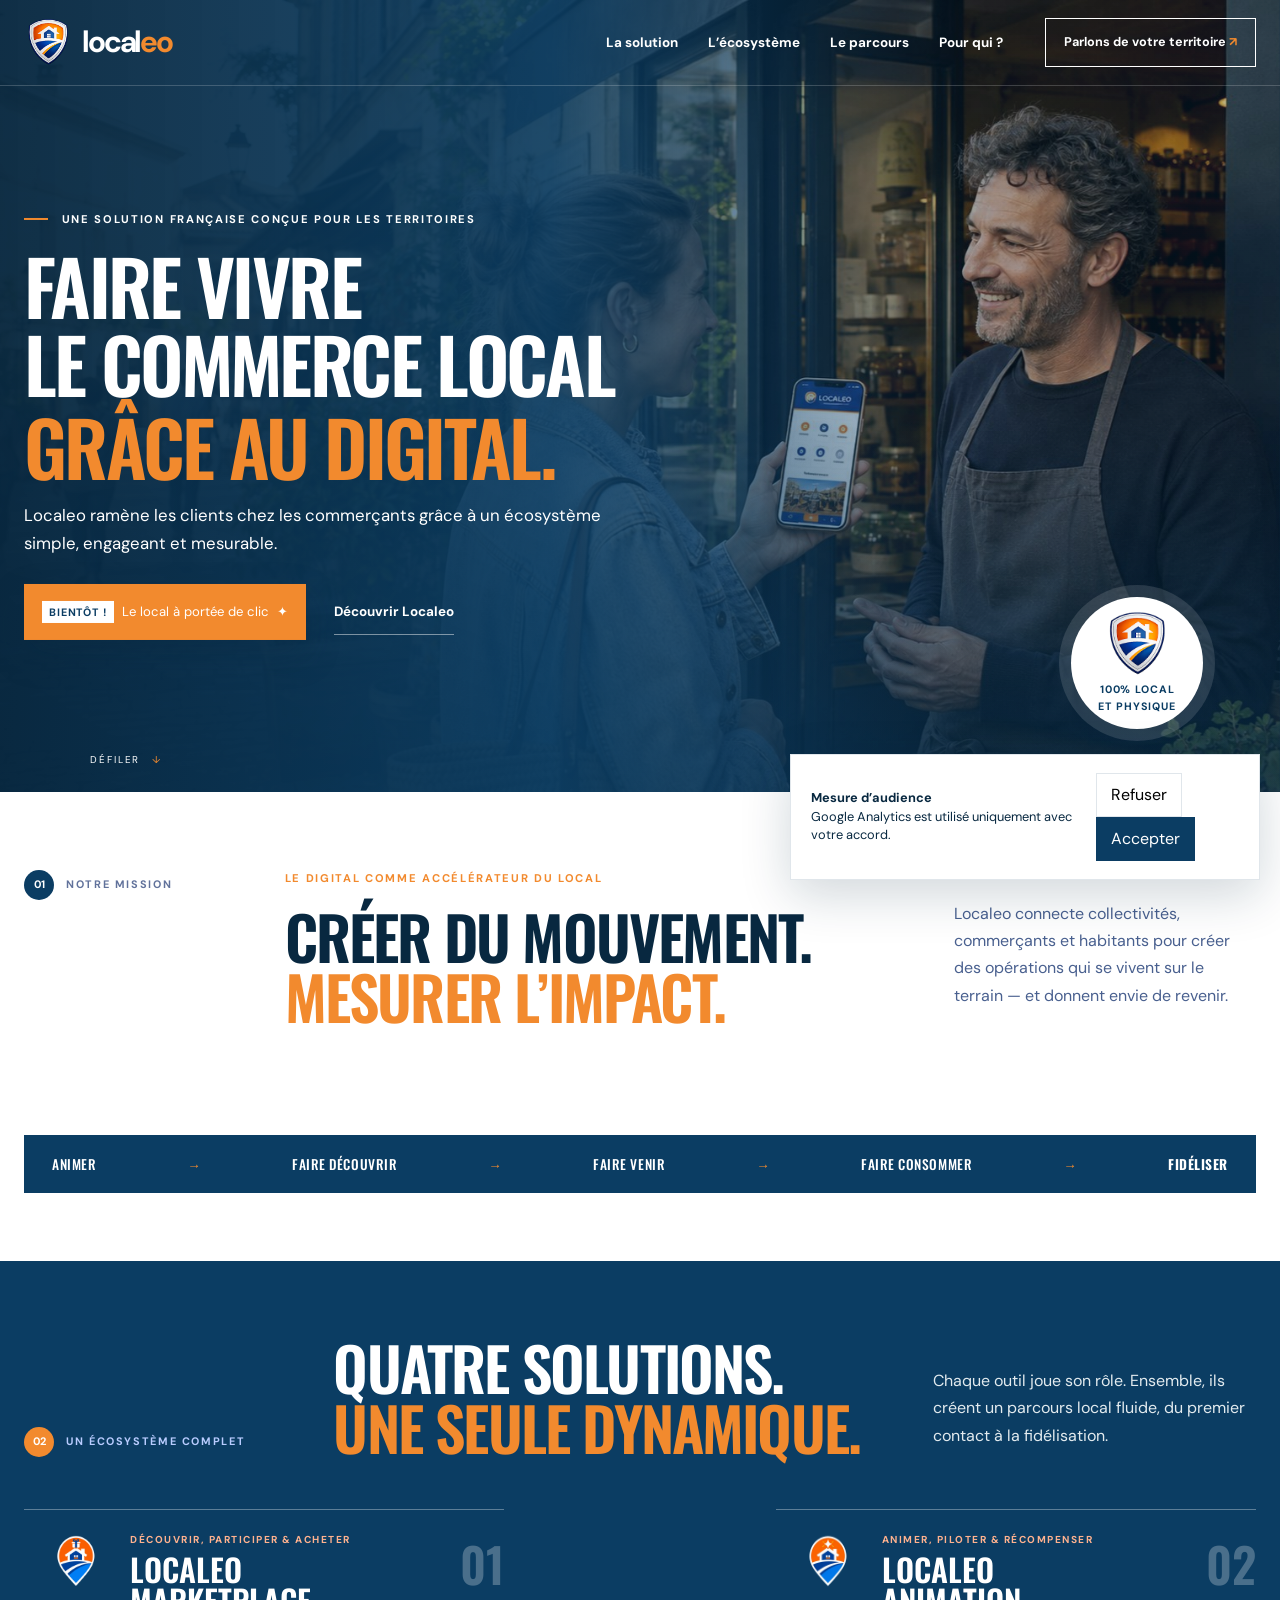
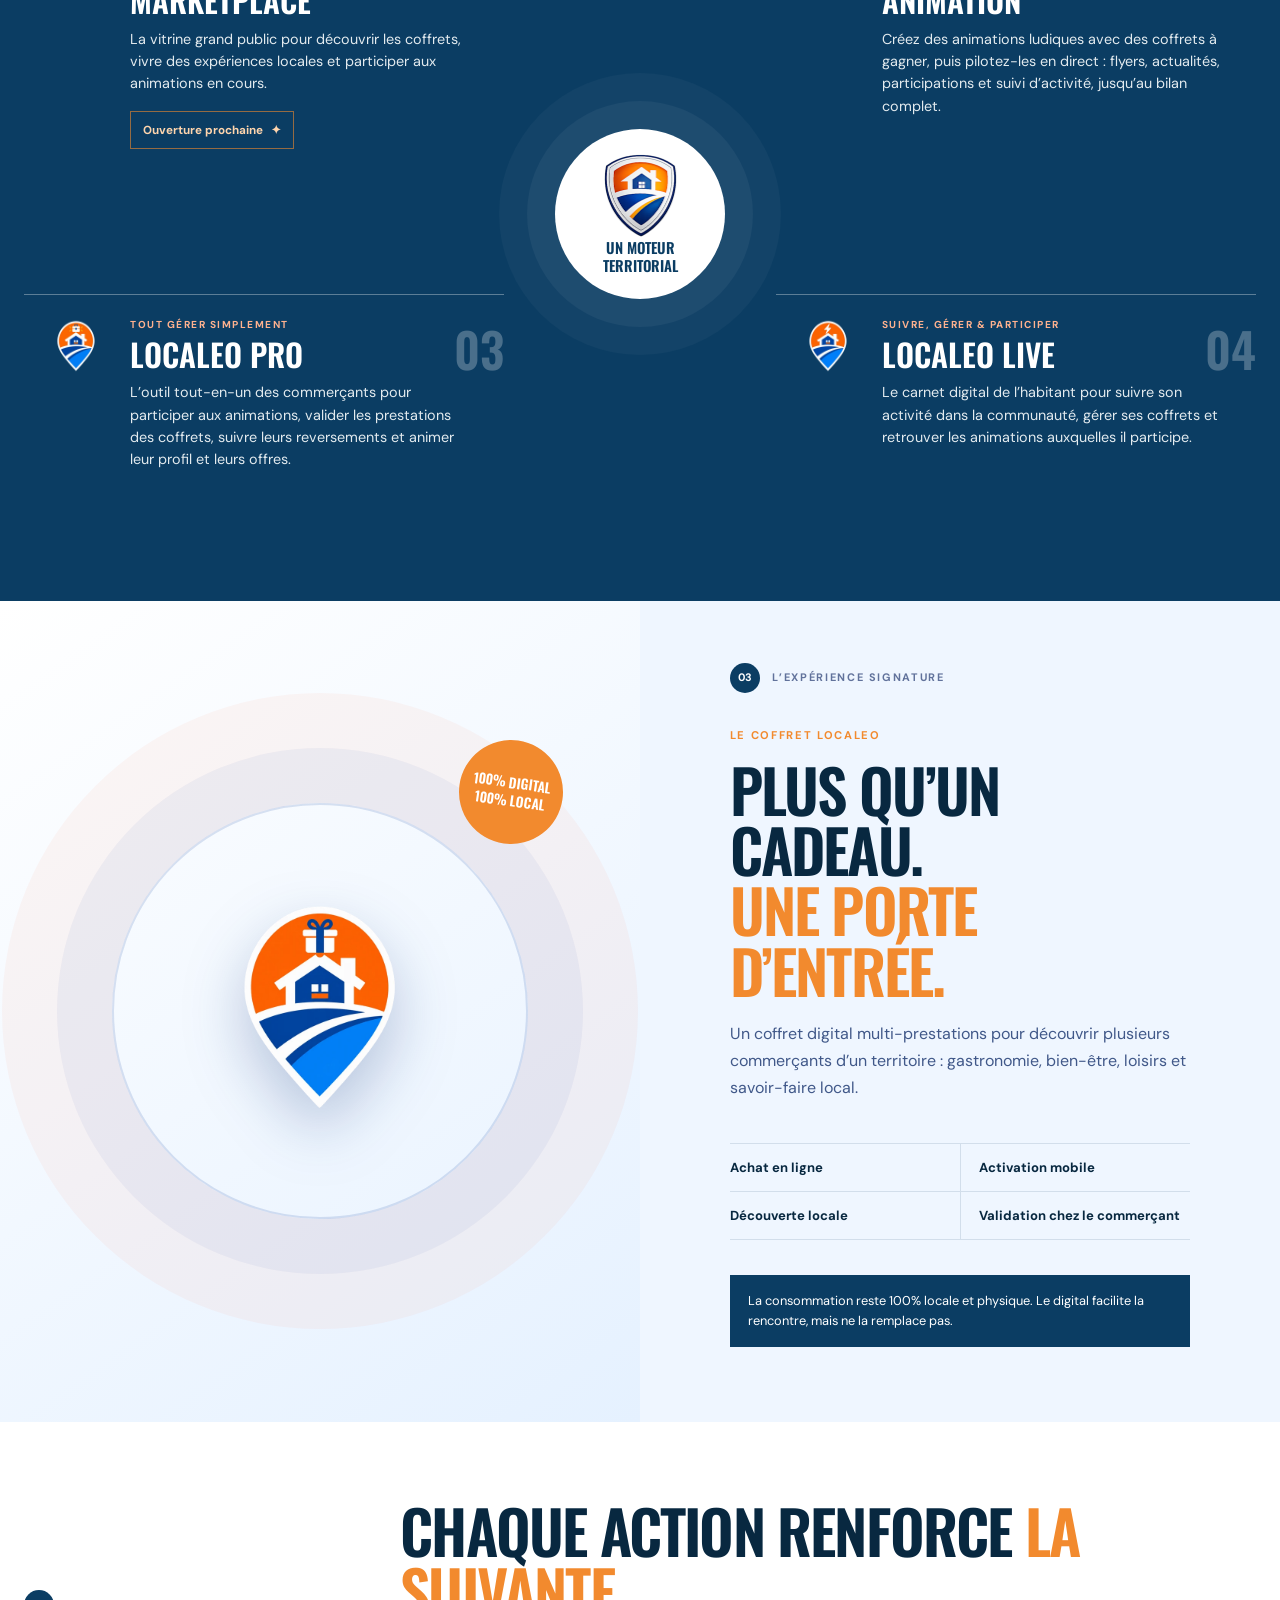
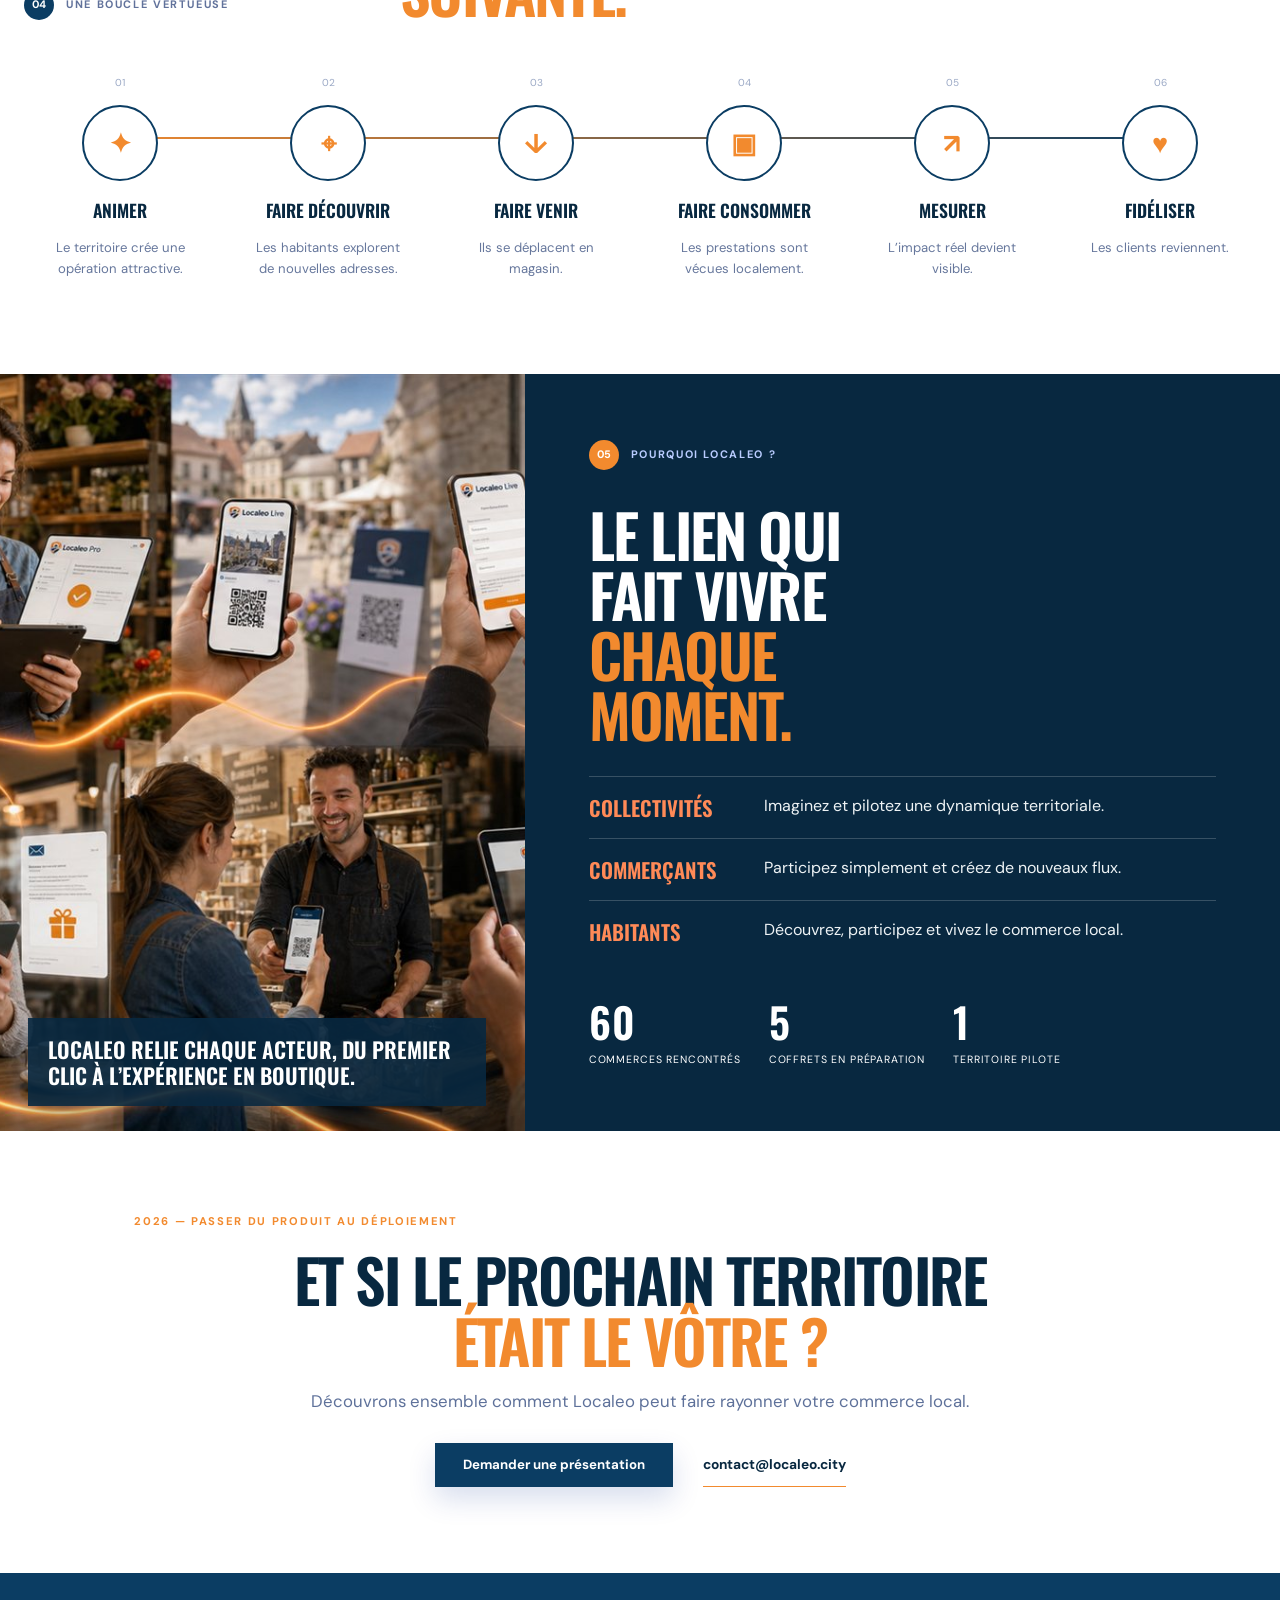
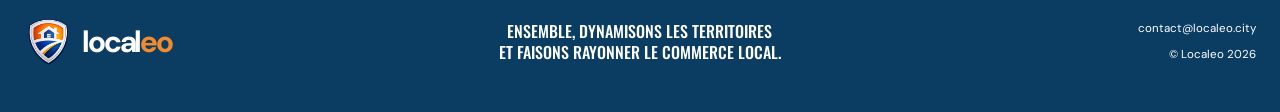
==== commit ae5f4fae: "Ajuster le message et le titre du hero" ====
--- a/index.html
+++ b/index.html
@@ -12,7 +12,7 @@
   <a class="skip-link" href="#contenu">Aller au contenu</a>
   <header class="site-header"><a class="brand" href="#top" aria-label="Localeo, accueil"><img src="img/logo.png" alt=""><span>local<em>eo</em></span></a><button class="menu-toggle" aria-label="Ouvrir le menu" aria-controls="site-nav" aria-expanded="false">Menu</button><nav class="site-nav" id="site-nav"><a href="#solution">La solution</a><a href="#ecosysteme">L’écosystème</a><a href="#parcours">Le parcours</a><a href="#territoires">Pour qui ?</a></nav><a class="header-cta" href="#contact">Parlons de votre territoire <span>↗</span></a><div class="nav-backdrop" hidden></div></header>
   <main id="contenu">
-    <section class="hero" id="top"><div class="hero-photo" aria-hidden="true"></div><div class="hero-overlay" aria-hidden="true"></div><div class="hero-copy"><p class="kicker"><span></span> Une solution française conçue pour les territoires</p><h1>Faire vivre<br>le commerce local<br><em>grâce au digital.</em></h1><p class="hero-lead">Localeo ramène les clients chez les commerçants grâce à un écosystème simple, engageant et mesurable.</p><div class="hero-actions"><span class="launch-badge"><b>Bientôt !</b> Vos coffrets, expériences et animations locales à portée de clic <i>✦</i></span><a class="ghost-link" href="#solution">Découvrir Localeo</a></div></div><div class="hero-stamp"><img src="img/logo.png" alt=""><span>100% local<br>et physique</span></div><a class="scroll-cue" href="#solution"><span>Défiler</span><i>↓</i></a></section>
+    <section class="hero" id="top"><div class="hero-photo" aria-hidden="true"></div><div class="hero-overlay" aria-hidden="true"></div><div class="hero-copy"><p class="kicker"><span></span> Une solution française conçue pour les territoires</p><h1>Faire vivre<br>le commerce local<br><em>grâce au digital.</em></h1><p class="hero-lead">Localeo ramène les clients chez les commerçants grâce à un écosystème simple, engageant et mesurable.</p><div class="hero-actions"><span class="launch-badge"><b>Bientôt !</b> Le local à portée de clic <i>✦</i></span><a class="ghost-link" href="#solution">Découvrir Localeo</a></div></div><div class="hero-stamp"><img src="img/logo.png" alt=""><span>100% local<br>et physique</span></div><a class="scroll-cue" href="#solution"><span>Défiler</span><i>↓</i></a></section>
     <section class="intro" id="solution"><div class="section-label"><span>01</span> Notre mission</div><div class="intro-main reveal"><p class="kicker orange">Le digital comme accélérateur du local</p><h2>Créer du mouvement.<br><em>Mesurer l’impact.</em></h2></div><p class="intro-copy reveal">Localeo connecte collectivités, commerçants et habitants pour créer des opérations qui se vivent sur le terrain — et donnent envie de revenir.</p><div class="promise-strip reveal"><span>ANIMER</span><i>→</i><span>FAIRE DÉCOUVRIR</span><i>→</i><span>FAIRE VENIR</span><i>→</i><span>FAIRE CONSOMMER</span><i>→</i><strong>FIDÉLISER</strong></div></section>
     <section class="ecosystem" id="ecosysteme">
       <header class="section-heading reveal"><div class="section-label light"><span>02</span> Un écosystème complet</div><h2>Quatre solutions.<br><em>Une seule dynamique.</em></h2><p>Chaque outil joue son rôle. Ensemble, ils créent un parcours local fluide, du premier contact à la fidélisation.</p></header>
--- a/styles.css
+++ b/styles.css
@@ -52,3 +52,6 @@
 /* Fresque plein cadre — le bloc reste entièrement couvert */
 .life-fresco img{object-fit:cover;object-position:center}
 .life-fresco figcaption strong{margin-top:0}
+
+/* Dégagement optique de l’accent dans la dernière ligne du hero */
+.hero h1 em{position:relative;top:.07em}
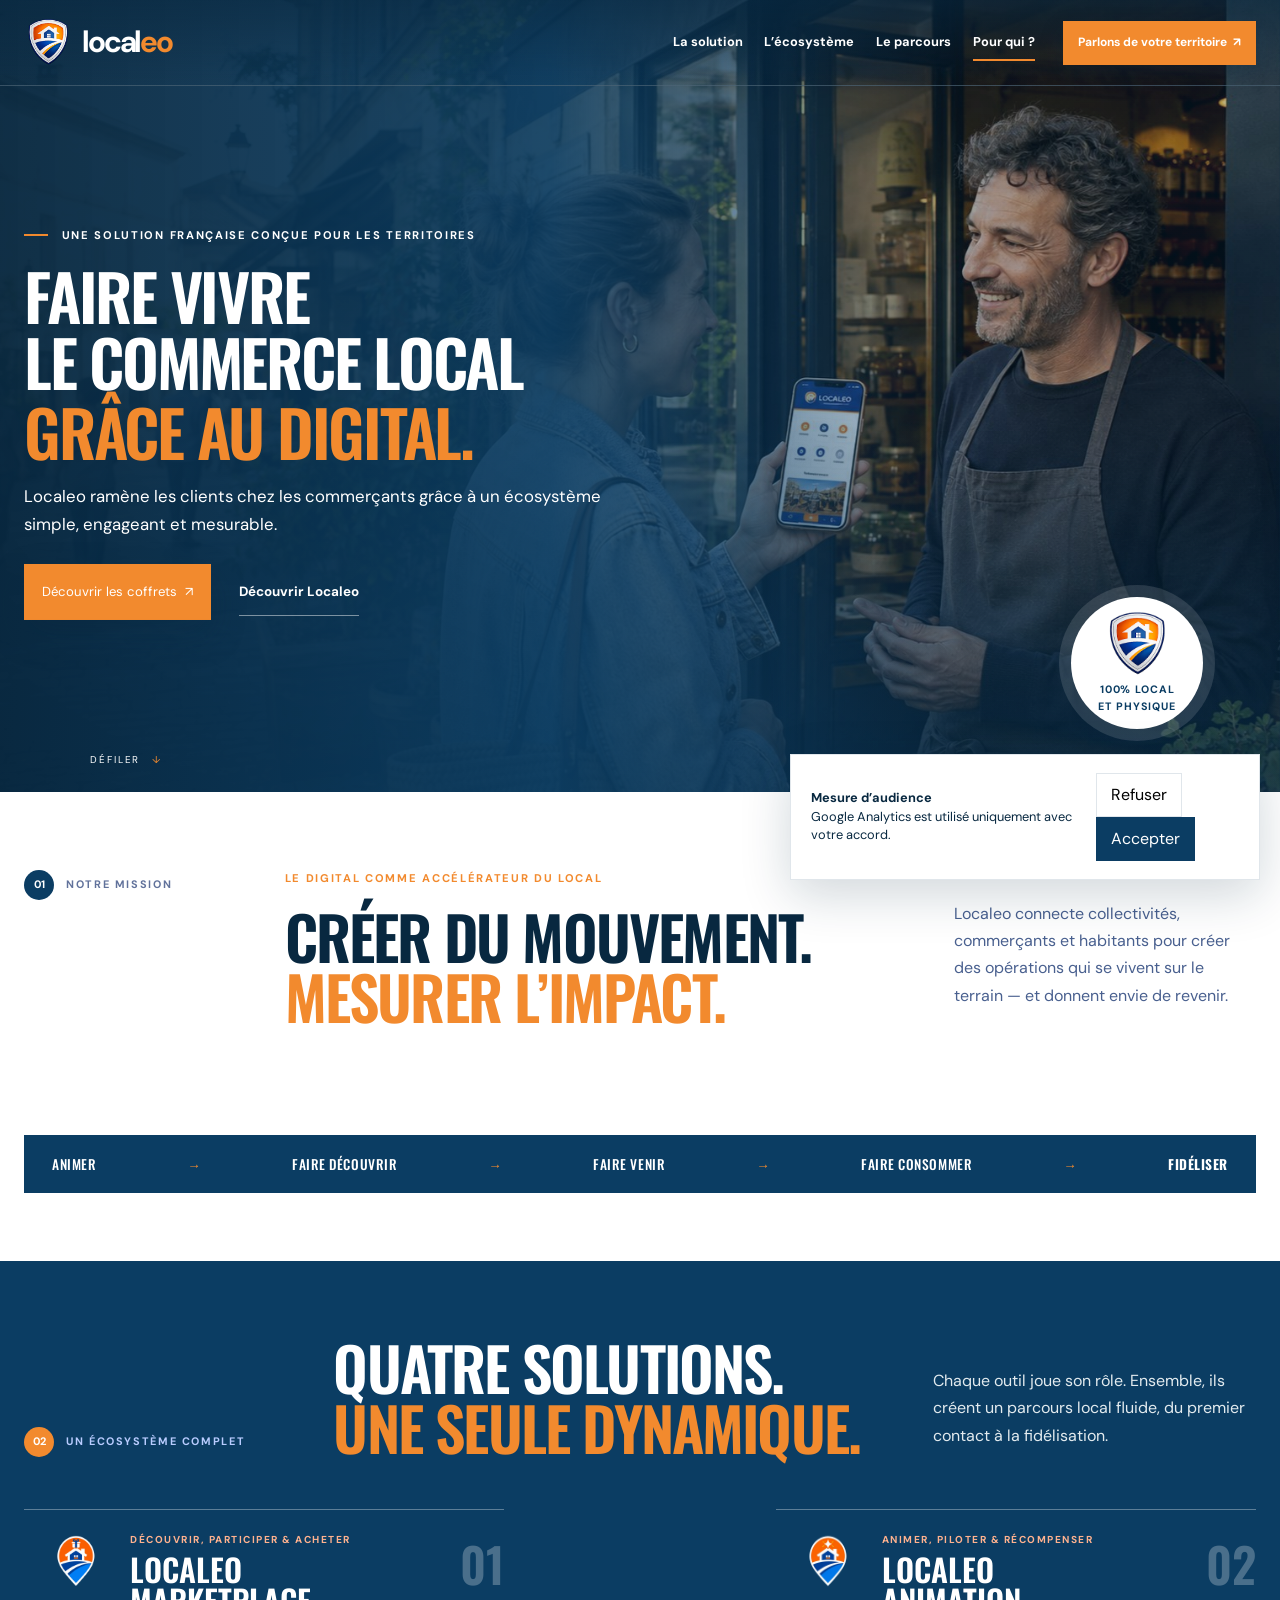
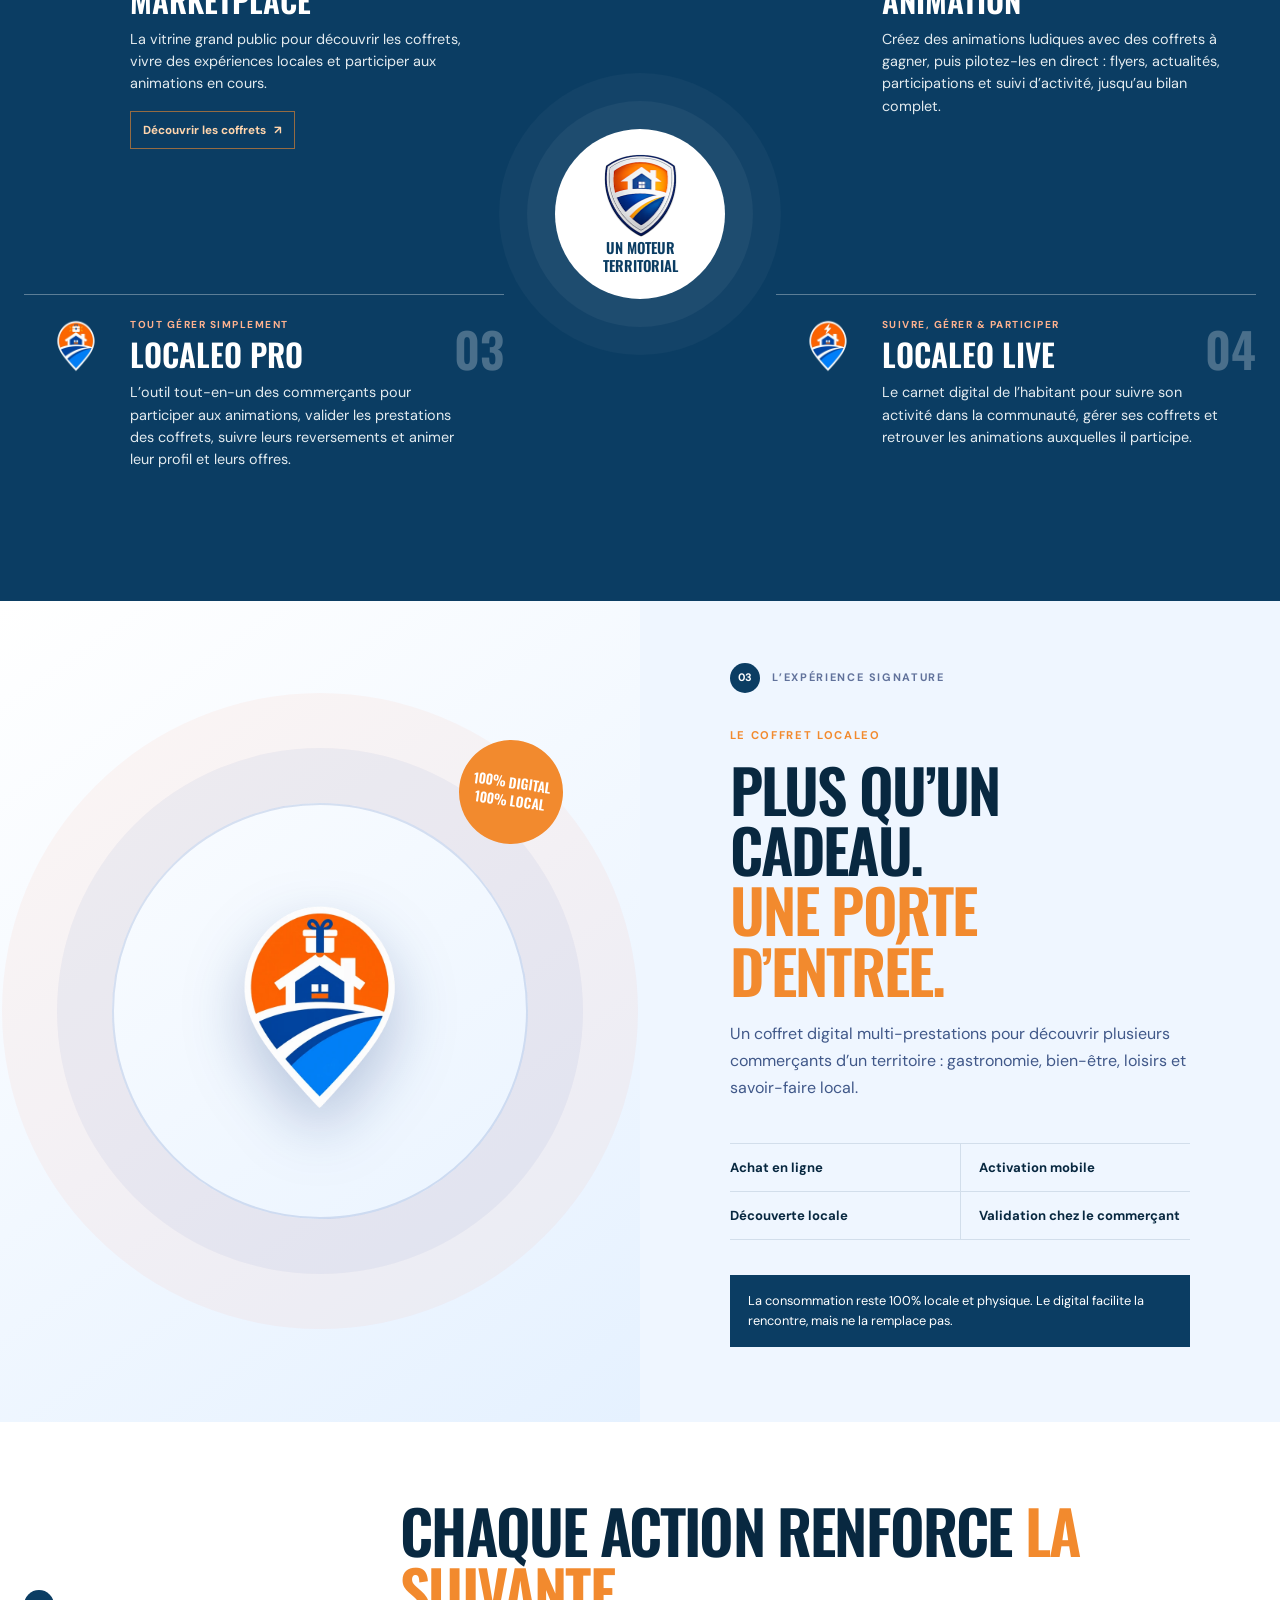
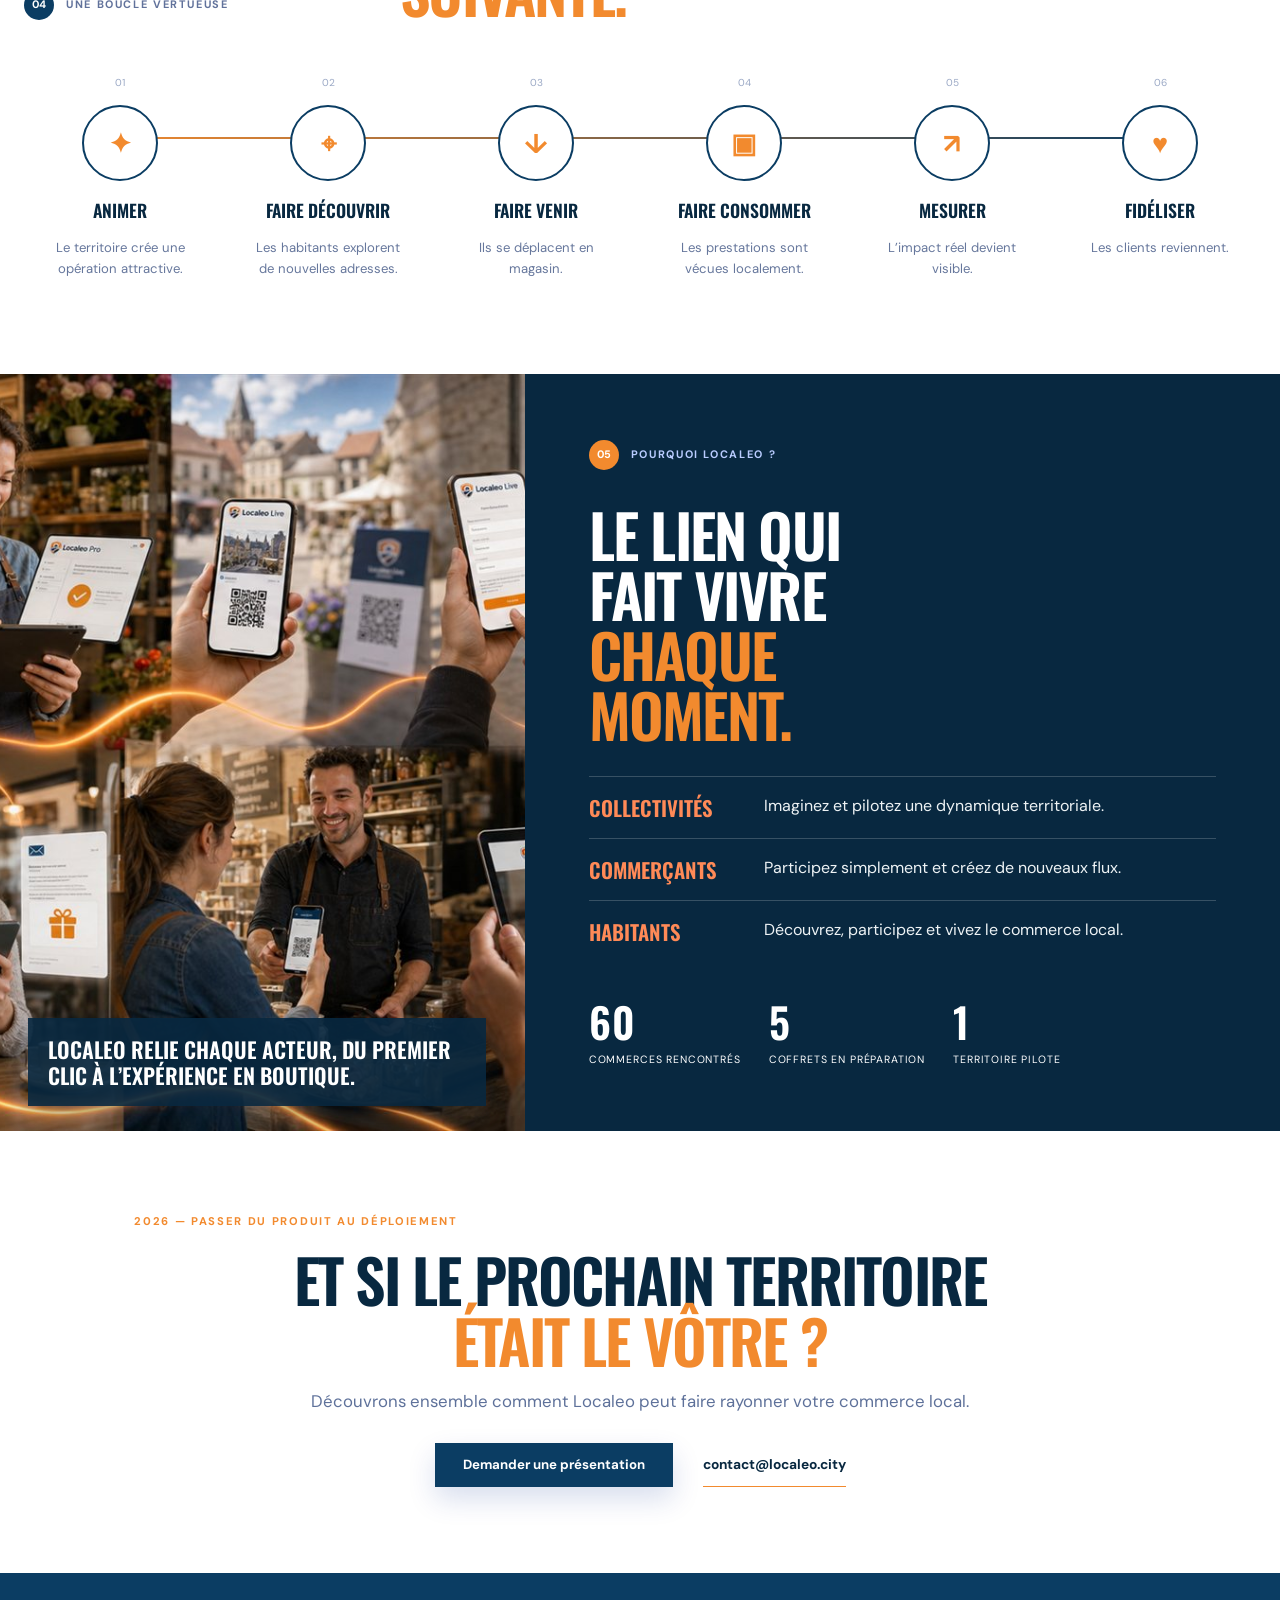
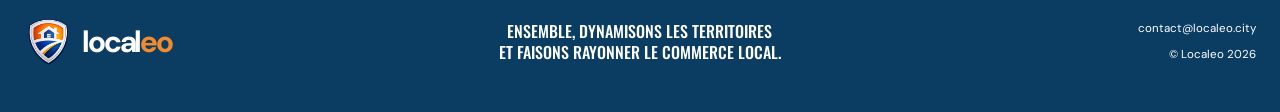
==== commit d9a5bfcd: "activation" ====
--- a/index.html
+++ b/index.html
@@ -10,15 +10,15 @@
 </head>
 <body>
   <a class="skip-link" href="#contenu">Aller au contenu</a>
-  <header class="site-header"><a class="brand" href="#top" aria-label="Localeo, accueil"><img src="img/logo.png" alt=""><span>local<em>eo</em></span></a><button class="menu-toggle" aria-label="Ouvrir le menu" aria-controls="site-nav" aria-expanded="false">Menu</button><nav class="site-nav" id="site-nav"><a href="#solution">La solution</a><a href="#ecosysteme">L’écosystème</a><a href="#parcours">Le parcours</a><a href="#territoires">Pour qui ?</a></nav><a class="header-cta" href="#contact">Parlons de votre territoire <span>↗</span></a><div class="nav-backdrop" hidden></div></header>
+  <header class="site-header"><a class="brand" href="#top" aria-label="Localeo, accueil"><img src="img/logo.png" alt=""><span>local<em>eo</em></span></a><button class="menu-toggle" aria-label="Ouvrir le menu" aria-controls="site-nav" aria-expanded="false">Menu</button><nav class="site-nav" id="site-nav" aria-label="Navigation principale"><a href="#solution">La solution</a><a href="#ecosysteme">L’écosystème</a><a href="#parcours">Le parcours</a><a href="#territoires">Pour qui ?</a></nav><a class="header-cta" href="#contact">Parlons de votre territoire <span aria-hidden="true">↗</span></a><div class="nav-backdrop" hidden></div></header>
   <main id="contenu">
-    <section class="hero" id="top"><div class="hero-photo" aria-hidden="true"></div><div class="hero-overlay" aria-hidden="true"></div><div class="hero-copy"><p class="kicker"><span></span> Une solution française conçue pour les territoires</p><h1>Faire vivre<br>le commerce local<br><em>grâce au digital.</em></h1><p class="hero-lead">Localeo ramène les clients chez les commerçants grâce à un écosystème simple, engageant et mesurable.</p><div class="hero-actions"><span class="launch-badge"><b>Bientôt !</b> Le local à portée de clic <i>✦</i></span><a class="ghost-link" href="#solution">Découvrir Localeo</a></div></div><div class="hero-stamp"><img src="img/logo.png" alt=""><span>100% local<br>et physique</span></div><a class="scroll-cue" href="#solution"><span>Défiler</span><i>↓</i></a></section>
+    <section class="hero" id="top"><div class="hero-photo" aria-hidden="true"></div><div class="hero-overlay" aria-hidden="true"></div><div class="hero-copy"><p class="kicker"><span></span> Une solution française conçue pour les territoires</p><h1>Faire vivre<br>le commerce local<br><em>grâce au digital.</em></h1><p class="hero-lead">Localeo ramène les clients chez les commerçants grâce à un écosystème simple, engageant et mesurable.</p><div class="hero-actions"><a class="launch-badge" href="https://coffrets.localeo.city">Découvrir les coffrets <i aria-hidden="true">↗</i></a><a class="ghost-link" href="#solution">Découvrir Localeo</a></div></div><div class="hero-stamp"><img src="img/logo.png" alt=""><span>100% local<br>et physique</span></div><a class="scroll-cue" href="#solution"><span>Défiler</span><i>↓</i></a></section>
     <section class="intro" id="solution"><div class="section-label"><span>01</span> Notre mission</div><div class="intro-main reveal"><p class="kicker orange">Le digital comme accélérateur du local</p><h2>Créer du mouvement.<br><em>Mesurer l’impact.</em></h2></div><p class="intro-copy reveal">Localeo connecte collectivités, commerçants et habitants pour créer des opérations qui se vivent sur le terrain — et donnent envie de revenir.</p><div class="promise-strip reveal"><span>ANIMER</span><i>→</i><span>FAIRE DÉCOUVRIR</span><i>→</i><span>FAIRE VENIR</span><i>→</i><span>FAIRE CONSOMMER</span><i>→</i><strong>FIDÉLISER</strong></div></section>
     <section class="ecosystem" id="ecosysteme">
       <header class="section-heading reveal"><div class="section-label light"><span>02</span> Un écosystème complet</div><h2>Quatre solutions.<br><em>Une seule dynamique.</em></h2><p>Chaque outil joue son rôle. Ensemble, ils créent un parcours local fluide, du premier contact à la fidélisation.</p></header>
       <div class="product-orbit reveal">
         <div class="orbit-center"><img src="img/logo.png" alt="Localeo"><span>Un moteur<br>territorial</span></div>
-        <article class="product product--market"><span class="product-number">01</span><img src="localeo-app-icons/localeo-coffret-icon-web.webp" alt=""><div><p>Découvrir, participer & acheter</p><h3>Localeo<br>Marketplace</h3><p class="product-copy">La vitrine grand public pour découvrir les coffrets, vivre des expériences locales et participer aux animations en cours.</p><span class="product-launch">Ouverture prochaine <i>✦</i></span></div></article>
+        <article class="product product--market"><span class="product-number">01</span><img src="localeo-app-icons/localeo-coffret-icon-web.webp" alt=""><div><p>Découvrir, participer & acheter</p><h3>Localeo<br>Marketplace</h3><p class="product-copy">La vitrine grand public pour découvrir les coffrets, vivre des expériences locales et participer aux animations en cours.</p><a class="product-launch" href="https://coffrets.localeo.city">Découvrir les coffrets <i aria-hidden="true">↗</i></a></div></article>
         <article class="product product--animation"><span class="product-number">02</span><img src="localeo-app-icons/localeo-animation-icon-web.webp" alt=""><div><p>Animer, piloter & récompenser</p><h3>Localeo<br>Animation</h3><p class="product-copy">Créez des animations ludiques avec des coffrets à gagner, puis pilotez-les en direct : flyers, actualités, participations et suivi d’activité, jusqu’au bilan complet.</p></div></article>
         <article class="product product--pro"><span class="product-number">03</span><img src="localeo-app-icons/localeo-pro-icon-web.webp" alt=""><div><p>Tout gérer simplement</p><h3>Localeo Pro</h3><p class="product-copy">L’outil tout-en-un des commerçants pour participer aux animations, valider les prestations des coffrets, suivre leurs reversements et animer leur profil et leurs offres.</p></div></article>
         <article class="product product--live"><span class="product-number">04</span><img src="localeo-app-icons/localeo-live-icon-web.webp" alt=""><div><p>Suivre, gérer & participer</p><h3>Localeo Live</h3><p class="product-copy">Le carnet digital de l’habitant pour suivre son activité dans la communauté, gérer ses coffrets et retrouver les animations auxquelles il participe.</p></div></article>
--- a/styles.css
+++ b/styles.css
@@ -27,7 +27,7 @@
 @media(max-width:600px){.contact-dialog{width:100%;max-height:calc(100dvh - 12px);margin-top:auto;margin-bottom:0}.contact-dialog__panel{padding:28px 20px 22px}.contact-dialog__intro{padding-right:36px}.contact-dialog__intro h2{font-size:2.35rem}.support-form{grid-template-columns:1fr;gap:14px;margin-top:25px}.form-field--full{grid-column:1}.field-error{min-height:0}.support-form .button{width:100%;min-height:54px}.contact-dialog__close{right:12px;top:12px}}
 
 /* Densité desktop — davantage de contenu visible à 100 % */
-@media(min-width:1181px){.hero{height:min(88svh,900px);min-height:680px}.hero-copy{top:51%}.hero h1{font-size:clamp(4rem,5.9vw,6.3rem)}.hero-lead{margin-top:22px;margin-bottom:26px}.hero-stamp{width:132px;height:132px;bottom:7vh}.hero-stamp img{width:58px}.intro{padding-top:78px}.intro-main h2,.section-heading h2,.coffret h2,.journey h2,.territories h2,.contact h2{font-size:clamp(3.2rem,4.7vw,5.25rem)}.intro-copy{margin-top:30px}.promise-strip{margin-top:44px;padding-top:19px;padding-bottom:19px}.ecosystem{margin-top:68px;padding-top:76px;padding-bottom:82px}.section-heading{gap:4vw}.product-orbit{min-height:610px;margin-top:52px}.orbit-center{width:170px;height:170px;box-shadow:0 0 0 28px #ffffff0c,0 0 0 56px #ffffff08}.orbit-center img{width:76px}.orbit-center span{font-size:.92rem}.product{min-height:225px;padding:22px;grid-template-columns:66px 1fr;gap:18px}.product img{width:60px;height:60px}.product-number{top:18px;font-size:3rem}.product h3{font-size:clamp(1.8rem,2.45vw,2.65rem)}.product-copy{margin-top:11px;font-size:.9rem;line-height:1.55}.product-cta{margin-top:14px}.coffret{min-height:640px}.coffret-visual img{width:min(38%,250px)}.coffret-visual>span{width:104px;height:104px}.coffret-copy{padding-top:62px;padding-bottom:62px}.coffret-copy .kicker{margin-top:34px}.coffret-copy>p:not(.kicker,.coffret-note){margin-top:20px;margin-bottom:20px}.coffret-copy ul{margin-top:22px;margin-bottom:22px}.coffret-copy li{padding-top:13px;padding-bottom:13px}.coffret-note{padding:16px 18px}.journey{padding-top:78px;padding-bottom:82px}.journey-track{margin-top:48px}.journey-track:before{top:69px}.journey-track b{width:76px;height:76px;margin-top:12px;margin-bottom:16px}.territories{min-height:640px}.territory-copy{padding-top:66px;padding-bottom:62px}.territory-copy h2{margin-top:34px}.territory-copy ul{margin-top:32px}.territory-copy li{padding-top:15px;padding-bottom:15px}.proof-line{margin-top:28px}.contact{padding-top:82px;padding-bottom:86px}.contact h2{margin-top:12px;margin-bottom:18px}.contact-actions{margin-top:28px}.site-footer{padding-top:32px;padding-bottom:32px}}
+@media(min-width:1181px){.hero{height:min(88svh,900px);min-height:680px}.hero-copy{top:51%;width:min(1280px,75vw)}.hero h1{font-size:clamp(4rem,5vw,5.8rem)}.hero-lead{margin-top:22px;margin-bottom:26px}.hero-stamp{width:132px;height:132px;bottom:7vh}.hero-stamp img{width:58px}.intro{padding-top:78px}.intro-main h2,.section-heading h2,.coffret h2,.journey h2,.territories h2,.contact h2{font-size:clamp(3.2rem,4.7vw,5.25rem)}.intro-copy{margin-top:30px}.promise-strip{margin-top:44px;padding-top:19px;padding-bottom:19px}.ecosystem{margin-top:68px;padding-top:76px;padding-bottom:82px}.section-heading{gap:4vw}.product-orbit{min-height:610px;margin-top:52px}.orbit-center{width:170px;height:170px;box-shadow:0 0 0 28px #ffffff0c,0 0 0 56px #ffffff08}.orbit-center img{width:76px}.orbit-center span{font-size:.92rem}.product{min-height:225px;padding:22px;grid-template-columns:66px 1fr;gap:18px}.product img{width:60px;height:60px}.product-number{top:18px;font-size:3rem}.product h3{font-size:clamp(1.8rem,2.45vw,2.65rem)}.product-copy{margin-top:11px;font-size:.9rem;line-height:1.55}.product-cta{margin-top:14px}.coffret{min-height:640px}.coffret-visual img{width:min(38%,250px)}.coffret-visual>span{width:104px;height:104px}.coffret-copy{padding-top:62px;padding-bottom:62px}.coffret-copy .kicker{margin-top:34px}.coffret-copy>p:not(.kicker,.coffret-note){margin-top:20px;margin-bottom:20px}.coffret-copy ul{margin-top:22px;margin-bottom:22px}.coffret-copy li{padding-top:13px;padding-bottom:13px}.coffret-note{padding:16px 18px}.journey{padding-top:78px;padding-bottom:82px}.journey-track{margin-top:48px}.journey-track:before{top:69px}.journey-track b{width:76px;height:76px;margin-top:12px;margin-bottom:16px}.territories{min-height:640px}.territory-copy{padding-top:66px;padding-bottom:62px}.territory-copy h2{margin-top:34px}.territory-copy ul{margin-top:32px}.territory-copy li{padding-top:15px;padding-bottom:15px}.proof-line{margin-top:28px}.contact{padding-top:82px;padding-bottom:86px}.contact h2{margin-top:12px;margin-bottom:18px}.contact-actions{margin-top:28px}.site-footer{padding-top:32px;padding-bottom:32px}}
 
 /* Avant-première Marketplace et nouvelle photo de la section 5 */
 .launch-badge{display:inline-flex;align-items:center;gap:8px;min-height:56px;padding:10px 18px;background:var(--orange);color:#fff;font-size:.82rem;line-height:1.35;box-shadow:0 14px 34px #08284040}.launch-badge b{padding:4px 7px;background:#fff;color:var(--blue);font-size:.67rem;text-transform:uppercase;letter-spacing:.08em}.launch-badge i,.product-launch i{font-style:normal;animation:bob 1.8s ease-in-out infinite}.product-launch{display:inline-flex;align-items:center;gap:8px;margin-top:16px;padding:9px 12px;border:1px solid #f28a2e99;color:#ffd5ad;font-size:.73rem;font-weight:700}.territory-photo{background:linear-gradient(#0b3d6318,#0b3d6318),url("img/territoires-localeo-2026.png") 52% center/cover}
@@ -49,6 +49,44 @@
 /* Section 05 — priorité au message, fresque en soutien */
 @media(min-width:1101px){.territories{grid-template-columns:minmax(480px,.82fr) minmax(620px,1.18fr)}.territory-copy{padding-inline:clamp(44px,5vw,80px)}.territory-copy h2{max-width:10ch}.life-fresco figcaption{right:clamp(20px,3vw,44px)}}
 
+/* Header desktop — hiérarchie, contraste et navigation active */
+section[id]{scroll-margin-top:90px}
+.site-header{background:linear-gradient(180deg,#08284099 0%,#0828403d 58%,transparent 100%);transition:height .3s ease,background-color .3s ease,color .3s ease,border-color .3s ease,box-shadow .3s ease,backdrop-filter .3s ease}
+.site-header.is-scrolled{background:#fffffff4}
+.site-nav a:after{right:100%;bottom:4px;height:2px}
+.site-nav a:hover:after,.site-nav a[aria-current="location"]:after{right:0}
+.site-nav a[aria-current="location"]{font-weight:700}
+.header-cta{background:var(--orange);border-color:var(--orange);color:#fff;box-shadow:0 10px 24px #0828402b;transition:transform .25s ease,box-shadow .25s ease,background-color .25s ease}
+.header-cta span{color:#fff;transition:transform .25s ease}
+.header-cta:hover{transform:translateY(-2px);background:#e96e12;box-shadow:0 14px 30px #08284038}
+.header-cta:hover span{transform:translate(2px,-2px)}
+.site-header.is-scrolled .header-cta{color:#fff}
+
+/* Le header reste sur une seule ligne, y compris sur un écran 1920 px mis à
+   l'échelle par Windows (viewport CSS souvent compris entre 1280 et 1536 px). */
+@media(min-width:1101px){
+.site-header{column-gap:clamp(20px,2.2vw,42px)}
+.brand,.site-nav,.header-cta{flex-shrink:0}
+.brand,.site-nav a,.header-cta{white-space:nowrap}
+.header-cta{display:inline-flex;align-items:center;justify-content:center;gap:6px;line-height:1.2}
+}
+
+@media(min-width:1101px) and (max-width:1400px){
+.site-nav{gap:clamp(16px,1.7vw,24px);font-size:.8rem}
+.header-cta{padding-inline:14px;font-size:.75rem}
+}
+
+/* Le menu compact arrive avant que le logo, les liens et le CTA ne se tassent. */
+@media(min-width:951px) and (max-width:1100px){
+.site-header,.site-header.is-scrolled{height:70px;padding-inline:24px}
+.site-nav{position:fixed;right:-100%;top:0;width:min(85vw,380px);height:100vh;z-index:4;padding:100px 32px;background:#fff;color:var(--blue);display:flex;flex-direction:column;gap:28px;transition:right .3s}
+.site-nav.is-open{right:0}
+.site-nav a{min-height:48px;font-size:1rem;border-bottom:1px solid var(--line)}
+.menu-toggle{display:block;margin-left:auto;z-index:5;border:0;background:none;color:inherit;font-weight:700}
+.header-cta{display:none}
+.nav-backdrop{position:fixed;inset:0;background:#03164999;z-index:3}
+}
+
 /* Fresque plein cadre — le bloc reste entièrement couvert */
 .life-fresco img{object-fit:cover;object-position:center}
 .life-fresco figcaption strong{margin-top:0}
